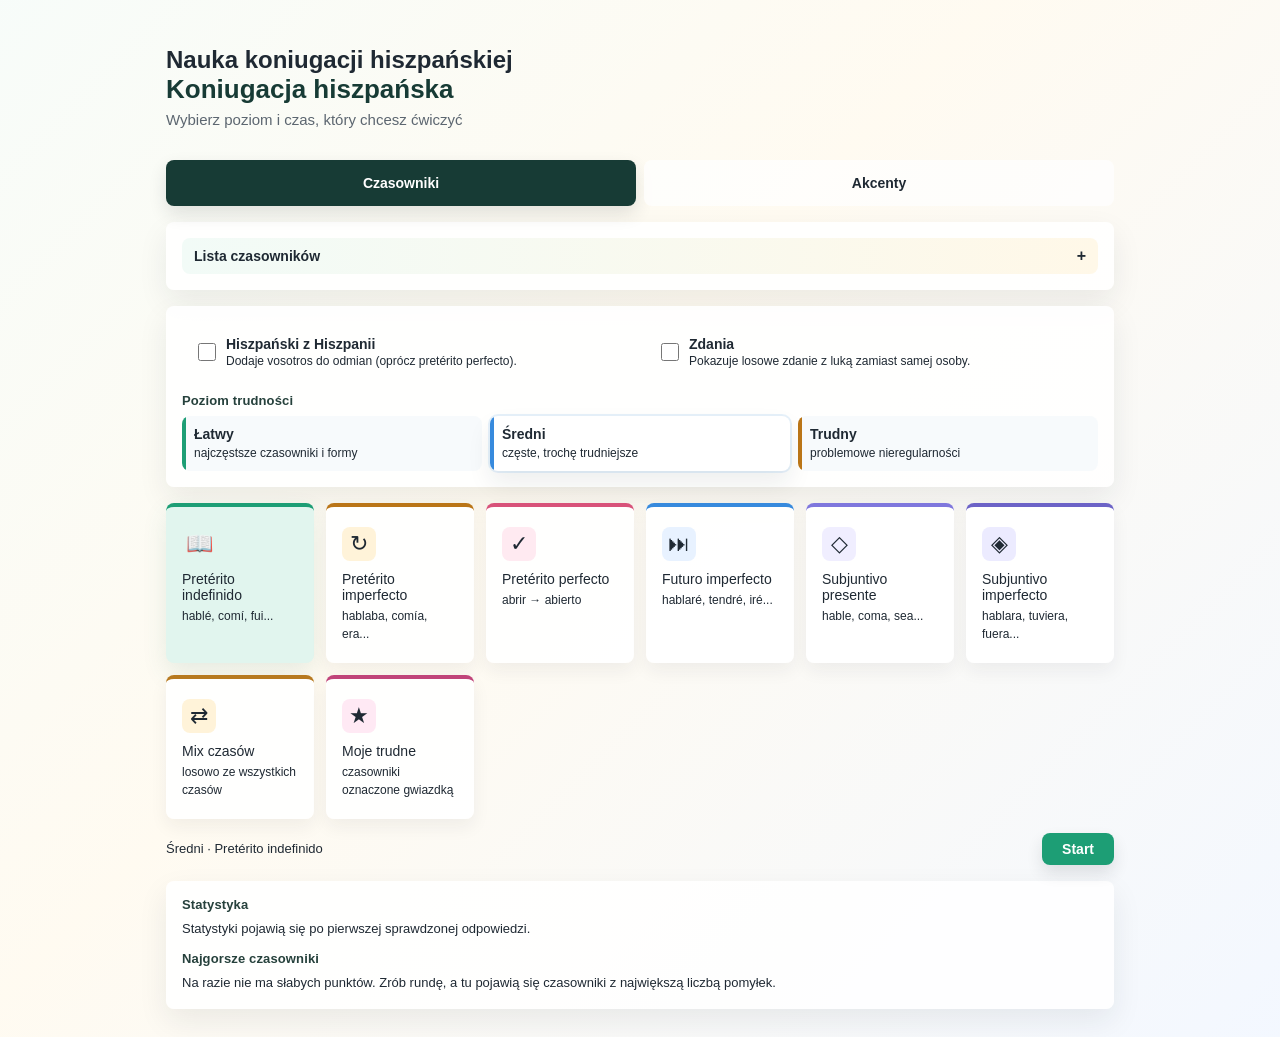
==== index.html @ a84e22bc "index.html" ====
﻿﻿<!doctype html>
<html lang="pl">
<head>
<meta charset="UTF-8">
<meta name="viewport" content="width=device-width, initial-scale=1.0">

<style>
* { box-sizing: border-box; margin: 0; padding: 0; }
body { font-family: Inter, "Segoe UI", "SF Pro Text", "Helvetica Neue", Arial, sans-serif; }
.page { display: none; padding: 1.5rem 0; }
.page.active { display: block; }

.home-title { font-size: 26px; font-weight: 500; color: var(--color-text-primary); margin-bottom: 6px; }
.home-sub { font-size: 15px; color: var(--color-text-secondary); margin-bottom: 2rem; }

.tense-grid { display: grid; grid-template-columns: repeat(auto-fit, minmax(140px, 1fr)); gap: 12px; }
.tense-card { background: var(--color-background-primary); border: 0.5px solid var(--color-border-tertiary); border-radius: var(--border-radius-lg); padding: 1.25rem 1rem; cursor: pointer; transition: border-color 0.15s, background 0.15s; text-align: left; }
.tense-card:hover { border-color: var(--color-border-primary); background: var(--color-background-secondary); }
.tense-card.active { border-color: #1D9E75; background: #E1F5EE; box-shadow: 0 10px 24px rgba(56, 120, 110, 0.12); }
.tense-select-wrap { display: none; margin: 12px 0 10px; }
.tense-select-label { display: block; margin-bottom: 6px; font-size: 13px; font-weight: 650; color: var(--color-text-primary); }
.tense-select { width: 100%; min-height: 46px; padding: 10px 12px; border: 0.5px solid var(--color-border-secondary); border-radius: 8px; background: #FFFFFF; color: var(--color-text-primary); font: inherit; font-size: 15px; }
.tense-icon { font-size: 22px; margin-bottom: 10px; }
.tense-label { font-size: 14px; font-weight: 500; color: var(--color-text-primary); margin-bottom: 4px; }
.tense-desc { font-size: 12px; color: var(--color-text-secondary); line-height: 1.5; }
.start-panel { margin-top: 14px; display: grid; grid-template-columns: 1fr auto; gap: 12px; align-items: center; }
.selection-note { color: var(--color-text-secondary); font-size: 13px; line-height: 1.45; }
.settings-row { display: grid; grid-template-columns: repeat(2, minmax(0, 1fr)); gap: 10px; margin-bottom: 12px; }
.region-toggle { display: flex; align-items: center; gap: 10px; padding: 0.85rem 1rem; border: 0.5px solid var(--color-border-tertiary); border-radius: var(--border-radius-lg); background: var(--color-background-primary); margin-bottom: 12px; cursor: pointer; }
.settings-row .region-toggle { margin-bottom: 0; }
.region-toggle input { width: 18px; height: 18px; accent-color: var(--color-accent-primary); }
.region-title { display: block; font-size: 14px; font-weight: 650; color: var(--color-text-primary); }
.region-meta { display: block; margin-top: 2px; font-size: 12px; color: var(--color-text-secondary); }
.sentence-card { margin: 0.85rem 0; padding: 0.95rem 1rem; border: 0.5px solid var(--color-border-tertiary); border-radius: var(--border-radius-md); background: #F7FBFF; color: var(--color-text-primary); font-size: 18px; line-height: 1.5; }
.sentence-card .blank { display: inline-block; min-width: 72px; border-bottom: 2px solid #7F8EA3; transform: translateY(-2px); }
.sentence-card small { display: block; margin-top: 6px; color: var(--color-text-secondary); font-size: 12px; line-height: 1.35; }

.back-btn { display: inline-flex; align-items: center; gap: 6px; font-size: 14px; color: var(--color-text-secondary); background: none; border: none; cursor: pointer; margin-bottom: 1.25rem; padding: 0; }
.back-btn:hover { color: var(--color-text-primary); }

.ex-header { margin-bottom: 1.25rem; }
.ex-title { font-size: 18px; font-weight: 500; color: var(--color-text-primary); margin-bottom: 2px; }
.ex-sub { font-size: 13px; color: var(--color-text-secondary); }

.progress-bar { height: 4px; background: var(--color-border-tertiary); border-radius: 2px; margin-bottom: 1.5rem; }
.progress-fill { height: 100%; border-radius: 2px; transition: width 0.3s; }
.pf-indefinido { background: #1D9E75; }
.pf-futuro { background: #378ADD; }
.pf-imperfecto { background: #BA7517; }
.pf-subjuntivo { background: #7F77DD; }
.pf-subjuntivo_imperfecto { background: #6C63C7; }
.pf-perfecto { background: #D8527A; }

.counter { font-size: 13px; color: var(--color-text-secondary); margin-bottom: 1rem; }
.card { background: var(--color-background-primary); border: 0.5px solid var(--color-border-tertiary); border-radius: var(--border-radius-lg); padding: 1.5rem; margin-bottom: 1rem; }
.verb-name { font-size: 24px; font-weight: 500; color: var(--color-text-primary); margin-bottom: 1.25rem; }
.pronoun-row { display: flex; align-items: center; gap: 12px; margin-bottom: 10px; }
.pronoun { font-size: 15px; color: var(--color-text-secondary); min-width: 100px; }
.inp { flex: 1; padding: 7px 12px; font-size: 15px; border: 0.5px solid var(--color-border-secondary); border-radius: var(--border-radius-md); background: var(--color-background-secondary); color: var(--color-text-primary); outline: none; transition: border-color 0.15s; }
.inp:focus { border-color: var(--focus-color, #1D9E75); box-shadow: 0 0 0 2px var(--focus-shadow, rgba(29,158,117,0.15)); }
.inp.correct { border-color: #1D9E75; background: #E1F5EE; color: #085041; }
.inp.wrong { border-color: #E24B4A; background: #FCEBEB; color: #501313; }
.inp.accent-warning { border-color: #D6A400; background: #FFF4BF; color: #5D4300; }
.hint.show-accent { color: #8A6500; font-weight: 500; }
.hint { font-size: 13px; min-width: 120px; color: var(--color-text-tertiary); }
.hint.show-correct { color: #0F6E56; font-weight: 500; }
.hint.show-wrong { color: #A32D2D; font-weight: 500; }
.actions { display: flex; gap: 10px; margin-top: 1.25rem; flex-wrap: wrap; }
.btn { padding: 8px 20px; border-radius: var(--border-radius-md); font-size: 14px; cursor: pointer; border: 0.5px solid var(--color-border-secondary); background: transparent; color: var(--color-text-primary); transition: background 0.15s; }
.btn:hover { background: var(--color-background-secondary); }
.btn-green { background: #1D9E75; color: #fff; border-color: #1D9E75; }
.btn-green:hover { background: #0F6E56; border-color: #0F6E56; }
.btn-blue { background: #378ADD; color: #fff; border-color: #378ADD; }
.btn-blue:hover { background: #185FA5; border-color: #185FA5; }
.btn-amber { background: #BA7517; color: #fff; border-color: #BA7517; }
.btn-amber:hover { background: #854F0B; border-color: #854F0B; }
.btn-purple { background: #7F77DD; color: #fff; border-color: #7F77DD; }
.btn-purple:hover { background: #534AB7; border-color: #534AB7; }
.translation-box { margin-top: 1rem; padding: 0.9rem 1rem; background: var(--color-background-secondary); border-radius: var(--border-radius-md); border: 0.5px solid var(--color-border-tertiary); font-size: 14px; color: var(--color-text-secondary); display: none; }
.translation-box strong { color: var(--color-text-primary); font-weight: 500; }
.example-line { margin-top: 0.6rem; padding-top: 0.6rem; border-top: 0.5px solid var(--color-border-tertiary); color: var(--color-text-primary); line-height: 1.45; }
.example-line span { color: var(--color-text-secondary); }
.verb-head { display: flex; align-items: flex-start; justify-content: space-between; gap: 12px; margin-bottom: 1.25rem; }
.verb-head .verb-name { margin-bottom: 0; }
.fav-btn { width: 36px; height: 36px; border-radius: 8px; border: 0.5px solid var(--color-border-secondary); background: var(--color-background-secondary); color: #9AA3AD; cursor: pointer; font-size: 20px; line-height: 1; }
.fav-btn.active { color: #B7791F; background: #FFF3D9; border-color: #E0B35B; }
.conj-table-wrap { margin-top: 0.75rem; display: none; }
.conj-table-wrap.open { display: block; }
.conj-table { width: 100%; border-collapse: collapse; overflow: hidden; border-radius: 8px; font-size: 13px; }
.conj-table th, .conj-table td { text-align: left; padding: 8px 10px; border-bottom: 0.5px solid var(--color-border-tertiary); }
.conj-table th { color: var(--color-text-secondary); font-weight: 600; background: rgba(255,255,255,0.55); }
.conj-table tr:last-child th, .conj-table tr:last-child td { border-bottom: none; }
.score-card { text-align: center; padding: 2.5rem 1.5rem; }
.score-num { font-size: 48px; font-weight: 500; }
.score-label { font-size: 16px; color: var(--color-text-secondary); margin: 0.5rem 0 1.5rem; }
.score-green { color: #1D9E75; }
.score-blue { color: #378ADD; }
.score-amber { color: #BA7517; }
.score-purple { color: #7F77DD; }
.score-indigo { color: #6C63C7; }
.score-pink { color: #D8527A; }

.mode-panel { background: var(--color-background-primary); border: 0.5px solid var(--color-border-tertiary); border-radius: var(--border-radius-lg); padding: 1rem; margin-bottom: 1rem; }
.panel-title { font-size: 13px; font-weight: 600; color: var(--color-text-primary); margin-bottom: 8px; }
.verb-list-toggle { width: 100%; display: flex; align-items: center; justify-content: space-between; gap: 10px; border: 0.5px solid var(--color-border-secondary); background: var(--color-background-secondary); color: var(--color-text-primary); border-radius: var(--border-radius-md); padding: 10px 12px; cursor: pointer; font-size: 14px; font-weight: 600; }
.verb-list-toggle:hover { border-color: var(--color-border-primary); }
.verb-list-toggle span:last-child { color: var(--color-text-secondary); font-size: 16px; line-height: 1; }
.verb-list-panel { display: none; margin-top: 10px; }
.verb-list-panel.open { display: block; }
.verb-list-level { margin-top: 10px; }
.verb-list-level:first-child { margin-top: 0; }
.verb-list-title { font-size: 12px; font-weight: 600; color: var(--color-text-secondary); margin-bottom: 6px; }
.verb-chip-list { display: flex; flex-wrap: wrap; gap: 6px; }
.verb-chip { padding: 5px 8px; border-radius: var(--border-radius-md); border: 0.5px solid var(--color-border-tertiary); background: var(--color-background-secondary); color: var(--color-text-primary); font-size: 13px; cursor: pointer; font-family: inherit; }
.verb-chip.suspended { background: #FCEBEB !important; border-color: #E24B4A !important; color: #B42318 !important; text-decoration: line-through; text-decoration-thickness: 2px; opacity: 0.9; }
.difficulty-options { display: grid; grid-template-columns: repeat(auto-fit, minmax(150px, 1fr)); gap: 8px; }
.difficulty-option { border: 0.5px solid var(--color-border-secondary); background: var(--color-background-secondary); color: var(--color-text-primary); border-radius: var(--border-radius-md); padding: 10px 12px; text-align: left; cursor: pointer; transition: border-color 0.15s, background 0.15s, box-shadow 0.15s; }
.difficulty-option:hover { border-color: var(--color-border-primary); }
.difficulty-option.active { border-color: #1D9E75; background: #E1F5EE; box-shadow: 0 0 0 2px rgba(29,158,117,0.12); }
.difficulty-name { display: block; font-size: 14px; font-weight: 600; margin-bottom: 3px; }
.difficulty-meta { display: block; font-size: 12px; color: var(--color-text-secondary); line-height: 1.35; }
.home-tabs { display: grid; grid-template-columns: 1fr 1fr; gap: 8px; margin-bottom: 1rem; }
.home-tab { min-height: 46px; border: 0.5px solid var(--color-border-secondary); background: rgba(255,255,255,0.72); color: var(--color-text-primary); border-radius: 8px; cursor: pointer; font-size: 14px; font-weight: 700; }
.home-tab.active { background: #173B35; color: #fff; border-color: #173B35; box-shadow: 0 8px 18px rgba(31,41,51,0.12); }
.home-section { display: none; }
.home-section.active { display: block; }
.accent-start-card { background: linear-gradient(90deg, #FFEAF1, #F2F7FF); border: 0.5px solid rgba(192,68,122,0.18); border-radius: 8px; padding: 1rem; margin-bottom: 1rem; }
.accent-start-card .btn { margin-top: 10px; }
.stats-panel { background: var(--color-background-primary); border: 0.5px solid var(--color-border-tertiary); border-radius: var(--border-radius-lg); padding: 1rem; margin-top: 1rem; }
.stats-grid { display: grid; grid-template-columns: repeat(auto-fit, minmax(110px, 1fr)); gap: 8px; margin-bottom: 1rem; }
.stat-box { background: var(--color-background-secondary); border: 0.5px solid var(--color-border-tertiary); border-radius: var(--border-radius-md); padding: 10px; }
.stat-num { display: block; font-size: 20px; font-weight: 600; color: var(--color-text-primary); }
.stat-label { display: block; margin-top: 2px; font-size: 12px; color: var(--color-text-secondary); }
.worst-list { display: grid; gap: 8px; }
.worst-item { display: grid; grid-template-columns: 1fr auto; align-items: center; gap: 10px; background: var(--color-background-secondary); border: 0.5px solid var(--color-border-tertiary); border-radius: var(--border-radius-md); padding: 9px 10px; }
.worst-name { font-size: 14px; font-weight: 500; color: var(--color-text-primary); }
.worst-meta { font-size: 12px; color: var(--color-text-secondary); margin-top: 2px; }
.muted-note { font-size: 13px; color: var(--color-text-secondary); line-height: 1.45; }
.session-note { font-size: 13px; color: var(--color-text-secondary); margin-top: -0.5rem; margin-bottom: 1rem; }
.verb-name small { display: block; margin-top: 4px; font-size: 13px; color: var(--color-text-secondary); font-weight: 400; }

body {
  --ui-ink: var(--color-text-primary, #1F2933);
  --ui-muted: var(--color-text-secondary, #667085);
  --ui-line: var(--color-border-tertiary, #D8E0E7);
  --ui-card: rgba(255,255,255,0.92);
  --ui-soft: rgba(247,250,252,0.92);
  min-height: 100vh;
  background:
    linear-gradient(135deg, rgba(247,252,249,0.95) 0%, rgba(255,250,239,0.88) 43%, rgba(242,247,255,0.9) 100%);
  color: var(--ui-ink);
}
.page { max-width: 980px; margin: 0 auto; padding: 1.75rem 1rem; }
.home-title { color: #173B35; font-weight: 700; letter-spacing: 0; }
.home-sub { color: #5C6670; }
.mode-panel, .stats-panel, .card {
  background: var(--ui-card);
  border-color: rgba(31,41,51,0.11);
  border-radius: 8px;
  box-shadow: 0 12px 30px rgba(31,41,51,0.08);
}
.panel-title { color: #26413C; letter-spacing: 0.01em; }
.verb-list-toggle, .difficulty-option, .stat-box, .worst-item, .translation-box {
  background: var(--ui-soft);
  border-color: rgba(31,41,51,0.12);
  border-radius: 8px;
}
.verb-list-toggle {
  background: linear-gradient(90deg, #F2FBF7, #FFF8E8);
}
.verb-list-toggle:hover, .difficulty-option:hover, .tense-card:hover {
  transform: translateY(-1px);
  box-shadow: 0 10px 22px rgba(31,41,51,0.09);
}
.verb-chip {
  border-radius: 999px;
  background: #F7FAFC;
  border-color: rgba(31,41,51,0.1);
}
.verb-list-level:nth-child(1) .verb-chip { background: #EAF8F1; color: #0B5F4A; }
.verb-list-level:nth-child(2) .verb-chip { background: #EEF4FF; color: #244B8F; }
.verb-list-level:nth-child(3) .verb-chip { background: #FFF3D9; color: #7A4A08; }
.difficulty-option { position: relative; overflow: hidden; }
.difficulty-option::before {
  content: "";
  position: absolute;
  inset: 0 auto 0 0;
  width: 4px;
  background: #1D9E75;
}
.difficulty-option:nth-child(2)::before { background: #378ADD; }
.difficulty-option:nth-child(3)::before { background: #BA7517; }
.difficulty-option.active {
  background: #FFFFFF;
  box-shadow: 0 0 0 2px rgba(29,158,117,0.12), 0 12px 24px rgba(31,41,51,0.08);
}
.difficulty-option:nth-child(2).active { border-color: #378ADD; box-shadow: 0 0 0 2px rgba(55,138,221,0.12), 0 12px 24px rgba(31,41,51,0.08); }
.difficulty-option:nth-child(3).active { border-color: #BA7517; box-shadow: 0 0 0 2px rgba(186,117,23,0.13), 0 12px 24px rgba(31,41,51,0.08); }
.tense-card {
  background: var(--ui-card);
  border-color: rgba(31,41,51,0.1);
  border-radius: 8px;
  box-shadow: 0 8px 18px rgba(31,41,51,0.06);
  transition: transform 0.15s, box-shadow 0.15s, border-color 0.15s, background 0.15s;
}
.tense-card:nth-child(1) { border-top: 4px solid #1D9E75; }
.tense-card:nth-child(2) { border-top: 4px solid #BA7517; }
.tense-card:nth-child(3) { border-top: 4px solid #D8527A; }
.tense-card:nth-child(4) { border-top: 4px solid #378ADD; }
.tense-card:nth-child(5) { border-top: 4px solid #7F77DD; }
.tense-card:nth-child(6) { border-top: 4px solid #6C63C7; }
.tense-card:nth-child(7) { border-top: 4px solid #B7791F; }
.tense-card:nth-child(8) { border-top: 4px solid #C0447A; }
.tense-icon {
  width: 34px;
  height: 34px;
  display: inline-flex;
  align-items: center;
  justify-content: center;
  border-radius: 8px;
  background: #F3F7FA;
}
.tense-card:nth-child(1) .tense-icon { background: #E1F5EE; }
.tense-card:nth-child(2) .tense-icon { background: #FFF3D9; }
.tense-card:nth-child(3) .tense-icon { background: #FFEAF1; }
.tense-card:nth-child(4) .tense-icon { background: #E8F2FF; }
.tense-card:nth-child(5) .tense-icon { background: #F0EEFF; }
.tense-card:nth-child(6) .tense-icon { background: #ECEBFF; }
.tense-card:nth-child(7) .tense-icon { background: #FFF3D9; }
.tense-card:nth-child(8) .tense-icon { background: #FFE9F4; }
.progress-bar { height: 7px; background: rgba(31,41,51,0.09); }
.inp { background: #FFFFFF; border-color: rgba(31,41,51,0.16); border-radius: 8px; }
.btn { border-radius: 8px; font-weight: 600; }
.btn-green, .btn-blue, .btn-amber, .btn-purple { box-shadow: 0 8px 16px rgba(31,41,51,0.12); }
.score-card { background: #FFFFFF; }
body.mobile-ui {
  background: linear-gradient(180deg, #F7FCF9 0%, #FFF8E8 54%, #F2F7FF 100%);
  -webkit-text-size-adjust: 100%;
}
body.mobile-ui .page {
  width: 100%;
  max-width: 520px;
  padding: 1rem 0.85rem 1.35rem;
}
body.mobile-ui .home-title {
  font-size: 24px;
  line-height: 1.15;
}
body.mobile-ui .home-sub {
  font-size: 14px;
  margin-bottom: 1rem;
}
body.mobile-ui .mode-panel,
body.mobile-ui .stats-panel,
body.mobile-ui .card {
  padding: 0.9rem;
  border-radius: 8px;
  box-shadow: 0 8px 18px rgba(31,41,51,0.07);
}
body.mobile-ui .tense-grid,
body.mobile-ui .home-tabs,
body.mobile-ui .settings-row,
body.mobile-ui .stats-grid {
  grid-template-columns: 1fr;
}
body.mobile-ui .tense-grid {
  grid-template-columns: repeat(2, minmax(0, 1fr));
  gap: 9px;
}
body.mobile-ui .difficulty-options {
  grid-template-columns: 1fr;
}
body.mobile-ui .start-panel {
  grid-template-columns: 1fr;
}
body.mobile-ui .tense-select-wrap {
  display: block;
}
body.mobile-ui .start-panel .btn {
  width: 100%;
}
body.mobile-ui .tense-card,
body.mobile-ui .difficulty-option,
body.mobile-ui .home-tab,
body.mobile-ui .verb-list-toggle {
  min-height: 58px;
  padding: 0.95rem;
}
body.mobile-ui .accent-start-card {
  padding: 0.95rem;
}
body.mobile-ui .accent-start-card .btn {
  width: 100%;
}
body.mobile-ui .tense-card {
  display: block;
  min-height: 104px;
  padding: 0.8rem;
}
body.mobile-ui .tense-icon {
  margin-bottom: 7px;
}
body.mobile-ui .tense-label {
  font-size: 14px;
  line-height: 1.2;
  margin-bottom: 2px;
}
body.mobile-ui .tense-desc {
  font-size: 11px;
  line-height: 1.25;
}
body.mobile-ui .verb-chip-list {
  gap: 7px;
}
body.mobile-ui .verb-chip {
  font-size: 14px;
  padding: 7px 10px;
}
body.mobile-ui .back-btn {
  min-height: 44px;
  margin-bottom: 0.75rem;
}
body.mobile-ui .ex-header {
  margin-bottom: 0.9rem;
}
body.mobile-ui .ex-title {
  font-size: 19px;
}
body.mobile-ui .progress-bar {
  margin-bottom: 1rem;
}
body.mobile-ui .counter {
  margin-bottom: 0.75rem;
}
body.mobile-ui .verb-head {
  align-items: center;
  margin-bottom: 1rem;
}
body.mobile-ui .verb-name {
  font-size: 28px;
  line-height: 1.12;
}
body.mobile-ui .verb-name small {
  font-size: 13px;
  line-height: 1.35;
}
body.mobile-ui .fav-btn {
  width: 46px;
  height: 46px;
  flex: 0 0 46px;
  font-size: 23px;
}
body.mobile-ui .session-note {
  font-size: 12px;
  margin-top: -0.3rem;
  margin-bottom: 0.85rem;
}
body.mobile-ui .pronoun-row {
  display: grid;
  grid-template-columns: 1fr;
  gap: 8px;
}
body.mobile-ui .pronoun {
  min-width: 0;
  font-size: 17px;
  font-weight: 700;
  color: var(--color-text-primary);
}
body.mobile-ui .inp {
  width: 100%;
  min-height: 48px;
  font-size: 17px;
  padding: 11px 12px;
}
body.mobile-ui .hint {
  min-width: 0;
  min-height: 20px;
  font-size: 14px;
}
body.mobile-ui .translation-box {
  font-size: 14px;
  line-height: 1.45;
}
body.mobile-ui .actions {
  position: sticky;
  bottom: 0;
  z-index: 5;
  display: grid;
  grid-template-columns: 1fr 1fr;
  gap: 8px;
  margin: 1rem -0.9rem -0.9rem;
  padding: 0.75rem 0.9rem;
  background: rgba(255,255,255,0.94);
  border-top: 0.5px solid rgba(31,41,51,0.1);
  backdrop-filter: blur(8px);
}
body.mobile-ui .btn {
  min-height: 46px;
  padding: 10px 12px;
  font-size: 15px;
}
body.mobile-ui .conj-table {
  font-size: 14px;
}
body.mobile-ui .conj-table th,
body.mobile-ui .conj-table td {
  padding: 9px 8px;
}
body.mobile-ui .worst-item {
  grid-template-columns: 1fr;
}
body.mobile-ui .score-card {
  padding: 2rem 1rem;
}
body.mobile-ui .score-num {
  font-size: 44px;
}

@media (max-width: 640px) {
  body {
    background: linear-gradient(180deg, #F7FCF9 0%, #FFF8E8 54%, #F2F7FF 100%);
    -webkit-text-size-adjust: 100%;
  }
  .page {
    width: 100%;
    padding: 1rem 0.85rem 1.35rem;
  }
  .home-title {
    font-size: 24px;
    line-height: 1.15;
  }
  .home-sub {
    font-size: 14px;
    margin-bottom: 1rem;
  }
  .mode-panel, .stats-panel, .card {
    padding: 0.9rem;
    border-radius: 8px;
    box-shadow: 0 8px 18px rgba(31,41,51,0.07);
  }
  .difficulty-options,
  .home-tabs,
  .settings-row,
  .stats-grid {
    grid-template-columns: 1fr;
  }
  .tense-grid {
    grid-template-columns: repeat(2, minmax(0, 1fr));
    gap: 9px;
  }
  .start-panel {
    grid-template-columns: 1fr;
  }
  .tense-select-wrap {
    display: block;
  }
  .start-panel .btn {
    width: 100%;
  }
  .tense-card,
  .difficulty-option,
  .verb-list-toggle {
    min-height: 58px;
    padding: 0.95rem;
  }
  .tense-card {
    display: block;
    min-height: 104px;
    padding: 0.8rem;
  }
  .tense-icon {
    margin-bottom: 7px;
  }
  .tense-label {
    font-size: 14px;
    line-height: 1.2;
    margin-bottom: 2px;
  }
  .tense-desc {
    font-size: 11px;
    line-height: 1.25;
  }
  .verb-chip-list {
    gap: 7px;
  }
  .verb-chip {
    font-size: 14px;
    padding: 7px 10px;
  }
  .back-btn {
    min-height: 44px;
    margin-bottom: 0.75rem;
  }
  .ex-header {
    margin-bottom: 0.9rem;
  }
  .ex-title {
    font-size: 19px;
  }
  .progress-bar {
    margin-bottom: 1rem;
  }
  .counter {
    margin-bottom: 0.75rem;
  }
  .verb-head {
    align-items: center;
    margin-bottom: 1rem;
  }
  .verb-name {
    font-size: 28px;
    line-height: 1.12;
  }
  .verb-name small {
    font-size: 13px;
    line-height: 1.35;
  }
  .fav-btn {
    width: 46px;
    height: 46px;
    flex: 0 0 46px;
    font-size: 23px;
  }
  .session-note {
    font-size: 12px;
    margin-top: -0.3rem;
    margin-bottom: 0.85rem;
  }
  .pronoun-row {
    display: grid;
    grid-template-columns: 1fr;
    gap: 8px;
  }
  .pronoun {
    min-width: 0;
    font-size: 17px;
    font-weight: 700;
    color: var(--color-text-primary);
  }
  .inp {
    width: 100%;
    min-height: 48px;
    font-size: 17px;
    padding: 11px 12px;
  }
  .hint {
    min-width: 0;
    min-height: 20px;
    font-size: 14px;
  }
  .translation-box {
    font-size: 14px;
    line-height: 1.45;
  }
  .actions {
    position: sticky;
    bottom: 0;
    z-index: 5;
    display: grid;
    grid-template-columns: 1fr 1fr;
    gap: 8px;
    margin: 1rem -0.9rem -0.9rem;
    padding: 0.75rem 0.9rem;
    background: rgba(255,255,255,0.94);
    border-top: 0.5px solid rgba(31,41,51,0.1);
    backdrop-filter: blur(8px);
  }
  .btn {
    min-height: 46px;
    padding: 10px 12px;
    font-size: 15px;
  }
  .accent-start-card .btn {
    width: 100%;
  }
  .conj-table {
    font-size: 14px;
  }
  .conj-table th,
  .conj-table td {
    padding: 9px 8px;
  }
  .worst-item {
    grid-template-columns: 1fr;
  }
  .score-card {
    padding: 2rem 1rem;
  }
  .score-num {
    font-size: 44px;
  }
}

@media (max-width: 380px) {
  .page {
    padding-left: 0.65rem;
    padding-right: 0.65rem;
  }
  .home-title {
    font-size: 22px;
  }
  .verb-name {
    font-size: 25px;
  }
  .actions {
    grid-template-columns: 1fr;
  }
  .btn {
    width: 100%;
  }
}
body.mobile-ui.narrow-ui .page {
  padding-left: 0.65rem;
  padding-right: 0.65rem;
}
body.mobile-ui.narrow-ui .home-title {
  font-size: 22px;
}
body.mobile-ui.narrow-ui .verb-name {
  font-size: 25px;
}
body.mobile-ui.narrow-ui .actions {
  grid-template-columns: 1fr;
}
body.mobile-ui.narrow-ui .btn {
  width: 100%;
}
</style>
</head>
<body>
<div id="page-home" class="page active">
  <h2 class="sr-only">Nauka koniugacji hiszpańskiej</h2>
  <p class="home-title">Koniugacja hiszpańska</p>
  <p class="home-sub">Wybierz poziom i czas, który chcesz ćwiczyć</p>

  <div class="home-tabs" role="tablist" aria-label="Tryb nauki">
    <button class="home-tab active" id="tab-verbs" onclick="showHomeTab('verbs')" type="button">Czasowniki</button>
    <button class="home-tab" id="tab-accents" onclick="showHomeTab('accents')" type="button">Akcenty</button>
  </div>

  <div class="home-section active" id="home-verbs">
  <section class="mode-panel" aria-labelledby="verb-list-title">
    <button type="button" class="verb-list-toggle" onclick="toggleVerbList()" aria-expanded="false" id="verb-list-toggle">
      <span id="verb-list-title">Lista czasowników</span>
      <span id="verb-list-arrow">+</span>
    </button>
    <div class="verb-list-panel" id="verb-list-panel"></div>
  </section>

  <section class="mode-panel" aria-labelledby="difficulty-title">
    <div class="settings-row">
      <label class="region-toggle">
        <input type="checkbox" id="spain-mode-toggle" onchange="setSpainMode(this.checked)">
        <span>
          <span class="region-title">Hiszpański z Hiszpanii</span>
          <span class="region-meta">Dodaje vosotros do odmian (oprócz pretérito perfecto).</span>
        </span>
      </label>
      <label class="region-toggle">
        <input type="checkbox" id="sentence-mode-toggle" onchange="setSentenceMode(this.checked)">
        <span>
          <span class="region-title">Zdania</span>
          <span class="region-meta">Pokazuje losowe zdanie z luką zamiast samej osoby.</span>
        </span>
      </label>
    </div>
    <div class="panel-title" id="difficulty-title">Poziom trudności</div>
    <div class="difficulty-options" id="difficulty-options"></div>
  </section>

  <div class="tense-select-wrap">
    <label class="tense-select-label" for="tense-select">Czas</label>
    <select class="tense-select" id="tense-select" onchange="selectPracticeMode(this.value)">
      <option value="indefinido">Pretérito indefinido</option>
      <option value="imperfecto">Pretérito imperfecto</option>
      <option value="perfecto">Pretérito perfecto</option>
      <option value="futuro">Futuro imperfecto</option>
      <option value="subjuntivo">Subjuntivo presente</option>
      <option value="subjuntivo_imperfecto">Subjuntivo imperfecto</option>
      <option value="mix">Mix czasów</option>
      <option value="favorites">Moje trudne</option>
    </select>
  </div>

  <div class="tense-grid">
    <div class="tense-card" data-mode="indefinido" onclick="selectPracticeMode('indefinido')">
      <div class="tense-icon">📖</div>
      <div class="tense-label">Pretérito indefinido</div>
      <div class="tense-desc">hablé, comí, fui...</div>
    </div>
    <div class="tense-card" data-mode="imperfecto" onclick="selectPracticeMode('imperfecto')">
      <div class="tense-icon">↻</div>
      <div class="tense-label">Pretérito imperfecto</div>
      <div class="tense-desc">hablaba, comía, era...</div>
    </div>
    <div class="tense-card" data-mode="perfecto" onclick="selectPracticeMode('perfecto')">
      <div class="tense-icon">✓</div>
      <div class="tense-label">Pretérito perfecto</div>
      <div class="tense-desc">abrir → abierto</div>
    </div>
    <div class="tense-card" data-mode="futuro" onclick="selectPracticeMode('futuro')">
      <div class="tense-icon">⏭</div>
      <div class="tense-label">Futuro imperfecto</div>
      <div class="tense-desc">hablaré, tendré, iré...</div>
    </div>
    <div class="tense-card" data-mode="subjuntivo" onclick="selectPracticeMode('subjuntivo')">
      <div class="tense-icon">◇</div>
      <div class="tense-label">Subjuntivo presente</div>
      <div class="tense-desc">hable, coma, sea...</div>
    </div>
    <div class="tense-card" data-mode="subjuntivo_imperfecto" onclick="selectPracticeMode('subjuntivo_imperfecto')">
      <div class="tense-icon">◈</div>
      <div class="tense-label">Subjuntivo imperfecto</div>
      <div class="tense-desc">hablara, tuviera, fuera...</div>
    </div>
    <div class="tense-card" data-mode="mix" onclick="selectPracticeMode('mix')">
      <div class="tense-icon">⇄</div>
      <div class="tense-label">Mix czasów</div>
      <div class="tense-desc">losowo ze wszystkich czasów</div>
    </div>
    <div class="tense-card" data-mode="favorites" onclick="selectPracticeMode('favorites')">
      <div class="tense-icon">★</div>
      <div class="tense-label">Moje trudne</div>
      <div class="tense-desc">czasowniki oznaczone gwiazdką</div>
    </div>
  </div>
  <div class="start-panel">
    <div class="selection-note" id="selection-note"></div>
    <button class="btn btn-green" type="button" onclick="startSelectedPractice()">Start</button>
  </div>

  <section class="stats-panel" aria-labelledby="stats-title">
    <div class="panel-title" id="stats-title">Statystyka</div>
    <div id="stats-summary"></div>
    <div class="panel-title" style="margin-top:12px;">Najgorsze czasowniki</div>
    <div id="worst-verbs"></div>
  </section>
  </div>

  <div class="home-section" id="home-accents">
  <section class="mode-panel" aria-labelledby="accent-list-title">
    <button type="button" class="verb-list-toggle" onclick="toggleAccentList()" aria-expanded="false" id="accent-list-toggle">
      <span id="accent-list-title">Lista słów z akcentami</span>
      <span id="accent-list-arrow">+</span>
    </button>
    <div class="verb-list-panel" id="accent-list-panel"></div>
  </section>

  <section class="mode-panel" aria-labelledby="accent-difficulty-title">
    <div class="panel-title" id="accent-difficulty-title">Poziom akcentów</div>
    <div class="difficulty-options" id="accent-difficulty-options"></div>
  </section>
  <div class="accent-start-card">
    <div class="tense-label">Akcenty</div>
    <div class="tense-desc">Dostajesz słowo bez akcentu i znaczenie po polsku, wpisujesz poprawną wersję po hiszpańsku.</div>
    <button class="btn btn-purple" onclick="startAccentQuiz()">Start: Akcenty</button>
  </div>
  <section class="stats-panel" aria-labelledby="accent-stats-title">
    <div class="panel-title" id="accent-stats-title">Akcenty: statystyka</div>
    <div id="accent-stats-summary"></div>
    <div class="panel-title" style="margin-top:12px;">Akcenty: najgorsze słowa</div>
    <div id="accent-worst-words"></div>
    <div class="panel-title" style="margin-top:12px;">Akcenty: trudne słowa</div>
    <div id="accent-hard-words"></div>
  </section>
  </div>
</div>

<div id="page-exercise" class="page">
  <button class="back-btn" onclick="goHome()"><i class="ti ti-arrow-left" aria-hidden="true"></i> Strona główna</button>
  <div class="ex-header">
    <div class="ex-title" id="ex-title"></div>
    <div class="ex-sub" id="ex-sub"></div>
  </div>
  <div class="progress-bar"><div class="progress-fill" id="progress"></div></div>
  <div class="counter" id="counter"></div>
  <div id="exercise-area"></div>
</div>

<script>
function applyDeviceLayout(){
  const looksMobile = /Android|iPhone|iPad|iPod|Mobile/i.test(navigator.userAgent) || (navigator.maxTouchPoints > 1 && Math.min(screen.width, screen.height) <= 820);
  document.body.classList.toggle("mobile-ui", looksMobile);
  document.body.classList.toggle("narrow-ui", looksMobile && Math.min(window.innerWidth, screen.width) <= 380);
}
applyDeviceLayout();
window.addEventListener("resize", applyDeviceLayout);

const pronouns = ["yo","tú","él/ella","nosotros","ellos/ellas"];
const spainPronouns = ["yo","tú","él/ella","nosotros","vosotros","ellos/ellas"];

const DATA = {
  indefinido: {
    label: "Pretérito indefinido",
    desc: "co zrobiłem / co się stało",
    color: "green",
    verbs: [
      {inf:"hablar",en:"mówić",c:{yo:"hablé",tú:"hablaste","él/ella":"habló",nosotros:"hablamos","ellos/ellas":"hablaron"}},
      {inf:"comer",en:"jeść",c:{yo:"comí",tú:"comiste","él/ella":"comió",nosotros:"comimos","ellos/ellas":"comieron"}},
      {inf:"vivir",en:"żyć / mieszkać",c:{yo:"viví",tú:"viviste","él/ella":"vivió",nosotros:"vivimos","ellos/ellas":"vivieron"}},
      {inf:"ser",en:"być",c:{yo:"fui",tú:"fuiste","él/ella":"fue",nosotros:"fuimos","ellos/ellas":"fueron"}},
      {inf:"ir",en:"iść / jechać",c:{yo:"fui",tú:"fuiste","él/ella":"fue",nosotros:"fuimos","ellos/ellas":"fueron"}},
      {inf:"tener",en:"mieć",c:{yo:"tuve",tú:"tuviste","él/ella":"tuvo",nosotros:"tuvimos","ellos/ellas":"tuvieron"}},
      {inf:"estar",en:"być (gdzieś/w stanie)",c:{yo:"estuve",tú:"estuviste","él/ella":"estuvo",nosotros:"estuvimos","ellos/ellas":"estuvieron"}},
      {inf:"hacer",en:"robić",c:{yo:"hice",tú:"hiciste","él/ella":"hizo",nosotros:"hicimos","ellos/ellas":"hicieron"}},
      {inf:"poder",en:"móc",c:{yo:"pude",tú:"pudiste","él/ella":"pudo",nosotros:"pudimos","ellos/ellas":"pudieron"}},
      {inf:"querer",en:"chcieć / kochać",c:{yo:"quise",tú:"quisiste","él/ella":"quiso",nosotros:"quisimos","ellos/ellas":"quisieron"}},
      {inf:"saber",en:"wiedzieć / umieć",c:{yo:"supe",tú:"supiste","él/ella":"supo",nosotros:"supimos","ellos/ellas":"supieron"}},
      {inf:"venir",en:"przychodzić",c:{yo:"vine",tú:"viniste","él/ella":"vino",nosotros:"vinimos","ellos/ellas":"vinieron"}},
      {inf:"decir",en:"mówić / powiedzieć",c:{yo:"dije",tú:"dijiste","él/ella":"dijo",nosotros:"dijimos","ellos/ellas":"dijeron"}},
      {inf:"dar",en:"dawać",c:{yo:"di",tú:"diste","él/ella":"dio",nosotros:"dimos","ellos/ellas":"dieron"}},
      {inf:"ver",en:"widzieć / oglądać",c:{yo:"vi",tú:"viste","él/ella":"vio",nosotros:"vimos","ellos/ellas":"vieron"}},
      {inf:"poner",en:"kłaść / stawiać",c:{yo:"puse",tú:"pusiste","él/ella":"puso",nosotros:"pusimos","ellos/ellas":"pusieron"}},
      {inf:"traer",en:"przynosić",c:{yo:"traje",tú:"trajiste","él/ella":"trajo",nosotros:"trajimos","ellos/ellas":"trajeron"}},
      {inf:"andar",en:"chodzić",c:{yo:"anduve",tú:"anduviste","él/ella":"anduvo",nosotros:"anduvimos","ellos/ellas":"anduvieron"}},
      {inf:"leer",en:"czytać",c:{yo:"leí",tú:"leíste","él/ella":"leyó",nosotros:"leímos","ellos/ellas":"leyeron"}},
      {inf:"escribir",en:"pisać",c:{yo:"escribí",tú:"escribiste","él/ella":"escribió",nosotros:"escribimos","ellos/ellas":"escribieron"}},
      {inf:"salir",en:"wychodzić",c:{yo:"salí",tú:"saliste","él/ella":"salió",nosotros:"salimos","ellos/ellas":"salieron"}},
      {inf:"llegar",en:"przyjeżdżać",c:{yo:"llegué",tú:"llegaste","él/ella":"llegó",nosotros:"llegamos","ellos/ellas":"llegaron"}},
      {inf:"dormir",en:"spać",c:{yo:"dormí",tú:"dormiste","él/ella":"durmió",nosotros:"dormimos","ellos/ellas":"durmieron"}},
      {inf:"pedir",en:"prosić / zamawiać",c:{yo:"pedí",tú:"pediste","él/ella":"pidió",nosotros:"pedimos","ellos/ellas":"pidieron"}},
      {inf:"sentir",en:"czuć",c:{yo:"sentí",tú:"sentiste","él/ella":"sintió",nosotros:"sentimos","ellos/ellas":"sintieron"}},
      {inf:"conducir",en:"prowadzić (auto)",c:{yo:"conduje",tú:"condujiste","él/ella":"condujo",nosotros:"condujimos","ellos/ellas":"condujeron"}},
      {inf:"caer",en:"upadać",c:{yo:"caí",tú:"caíste","él/ella":"cayó",nosotros:"caímos","ellos/ellas":"cayeron"}},
      {inf:"oír",en:"słyszeć",c:{yo:"oí",tú:"oíste","él/ella":"oyó",nosotros:"oímos","ellos/ellas":"oyeron"}},
      {inf:"construir",en:"budować",c:{yo:"construí",tú:"construiste","él/ella":"construyó",nosotros:"construimos","ellos/ellas":"construyeron"}},
      {inf:"reír",en:"śmiać się",c:{yo:"reí",tú:"reíste","él/ella":"rió",nosotros:"reímos","ellos/ellas":"rieron"}},
      {inf:"morir",en:"umierać",c:{yo:"morí",tú:"moriste","él/ella":"murió",nosotros:"morimos","ellos/ellas":"murieron"}},
      {inf:"seguir",en:"podążać",c:{yo:"seguí",tú:"seguiste","él/ella":"siguió",nosotros:"seguimos","ellos/ellas":"siguieron"}},
      {inf:"elegir",en:"wybierać",c:{yo:"elegí",tú:"elegiste","él/ella":"eligió",nosotros:"elegimos","ellos/ellas":"eligieron"}},
      {inf:"servir",en:"służyć / podawać",c:{yo:"serví",tú:"serviste","él/ella":"sirvió",nosotros:"servimos","ellos/ellas":"sirvieron"}},
      {inf:"volver",en:"wracać",c:{yo:"volví",tú:"volviste","él/ella":"volvió",nosotros:"volvimos","ellos/ellas":"volvieron"}},
      {inf:"empezar",en:"zaczynać",c:{yo:"empecé",tú:"empezaste","él/ella":"empezó",nosotros:"empezamos","ellos/ellas":"empezaron"}},
      {inf:"buscar",en:"szukać",c:{yo:"busqué",tú:"buscaste","él/ella":"buscó",nosotros:"buscamos","ellos/ellas":"buscaron"}},
      {inf:"pagar",en:"płacić",c:{yo:"pagué",tú:"pagaste","él/ella":"pagó",nosotros:"pagamos","ellos/ellas":"pagaron"}},
      {inf:"jugar",en:"grać",c:{yo:"jugué",tú:"jugaste","él/ella":"jugó",nosotros:"jugamos","ellos/ellas":"jugaron"}},
      {inf:"creer",en:"wierzyć / sądzić",c:{yo:"creí",tú:"creíste","él/ella":"creyó",nosotros:"creímos","ellos/ellas":"creyeron"}},
      {inf:"nacer",en:"urodzić się",c:{yo:"nací",tú:"naciste","él/ella":"nació",nosotros:"nacimos","ellos/ellas":"nacieron"}},
      {inf:"trabajar",en:"pracować",c:{yo:"trabajé",tú:"trabajaste","él/ella":"trabajó",nosotros:"trabajamos","ellos/ellas":"trabajaron"}},
      {inf:"estudiar",en:"uczyć się",c:{yo:"estudié",tú:"estudiaste","él/ella":"estudió",nosotros:"estudiamos","ellos/ellas":"estudiaron"}},
      {inf:"comprar",en:"kupować",c:{yo:"compré",tú:"compraste","él/ella":"compró",nosotros:"compramos","ellos/ellas":"compraron"}},
      {inf:"viajar",en:"podróżować",c:{yo:"viajé",tú:"viajaste","él/ella":"viajó",nosotros:"viajamos","ellos/ellas":"viajaron"}},
    ]
  },
  imperfecto: {
    label: "Pretérito imperfecto",
    desc: "co robiłem (w przeszłości, zwyczajowo)",
    color: "amber",
    verbs: [
      {inf:"hablar",en:"mówić",c:{yo:"hablaba",tú:"hablabas","él/ella":"hablaba",nosotros:"hablábamos","ellos/ellas":"hablaban"}},
      {inf:"comer",en:"jeść",c:{yo:"comía",tú:"comías","él/ella":"comía",nosotros:"comíamos","ellos/ellas":"comían"}},
      {inf:"vivir",en:"żyć / mieszkać",c:{yo:"vivía",tú:"vivías","él/ella":"vivía",nosotros:"vivíamos","ellos/ellas":"vivían"}},
      {inf:"ser",en:"być",c:{yo:"era",tú:"eras","él/ella":"era",nosotros:"éramos","ellos/ellas":"eran"}},
      {inf:"ir",en:"iść / jechać",c:{yo:"iba",tú:"ibas","él/ella":"iba",nosotros:"íbamos","ellos/ellas":"iban"}},
      {inf:"ver",en:"widzieć / oglądać",c:{yo:"veía",tú:"veías","él/ella":"veía",nosotros:"veíamos","ellos/ellas":"veían"}},
      {inf:"tener",en:"mieć",c:{yo:"tenía",tú:"tenías","él/ella":"tenía",nosotros:"teníamos","ellos/ellas":"tenían"}},
      {inf:"estar",en:"być (gdzieś/w stanie)",c:{yo:"estaba",tú:"estabas","él/ella":"estaba",nosotros:"estábamos","ellos/ellas":"estaban"}},
      {inf:"hacer",en:"robić",c:{yo:"hacía",tú:"hacías","él/ella":"hacía",nosotros:"hacíamos","ellos/ellas":"hacían"}},
      {inf:"poder",en:"móc",c:{yo:"podía",tú:"podías","él/ella":"podía",nosotros:"podíamos","ellos/ellas":"podían"}},
      {inf:"querer",en:"chcieć / kochać",c:{yo:"quería",tú:"querías","él/ella":"quería",nosotros:"queríamos","ellos/ellas":"querían"}},
      {inf:"saber",en:"wiedzieć / umieć",c:{yo:"sabía",tú:"sabías","él/ella":"sabía",nosotros:"sabíamos","ellos/ellas":"sabían"}},
      {inf:"venir",en:"przychodzić",c:{yo:"venía",tú:"venías","él/ella":"venía",nosotros:"veníamos","ellos/ellas":"venían"}},
      {inf:"decir",en:"mówić / powiedzieć",c:{yo:"decía",tú:"decías","él/ella":"decía",nosotros:"decíamos","ellos/ellas":"decían"}},
      {inf:"poner",en:"kłaść / stawiać",c:{yo:"ponía",tú:"ponías","él/ella":"ponía",nosotros:"poníamos","ellos/ellas":"ponían"}},
      {inf:"salir",en:"wychodzić",c:{yo:"salía",tú:"salías","él/ella":"salía",nosotros:"salíamos","ellos/ellas":"salían"}},
      {inf:"trabajar",en:"pracować",c:{yo:"trabajaba",tú:"trabajabas","él/ella":"trabajaba",nosotros:"trabajábamos","ellos/ellas":"trabajaban"}},
      {inf:"estudiar",en:"uczyć się",c:{yo:"estudiaba",tú:"estudiabas","él/ella":"estudiaba",nosotros:"estudiábamos","ellos/ellas":"estudiaban"}},
      {inf:"comprar",en:"kupować",c:{yo:"compraba",tú:"comprabas","él/ella":"compraba",nosotros:"comprábamos","ellos/ellas":"compraban"}},
      {inf:"viajar",en:"podróżować",c:{yo:"viajaba",tú:"viajabas","él/ella":"viajaba",nosotros:"viajábamos","ellos/ellas":"viajaban"}},
      {inf:"dormir",en:"spać",c:{yo:"dormía",tú:"dormías","él/ella":"dormía",nosotros:"dormíamos","ellos/ellas":"dormían"}},
      {inf:"leer",en:"czytać",c:{yo:"leía",tú:"leías","él/ella":"leía",nosotros:"leíamos","ellos/ellas":"leían"}},
      {inf:"escribir",en:"pisać",c:{yo:"escribía",tú:"escribías","él/ella":"escribía",nosotros:"escribíamos","ellos/ellas":"escribían"}},
      {inf:"jugar",en:"grać",c:{yo:"jugaba",tú:"jugabas","él/ella":"jugaba",nosotros:"jugábamos","ellos/ellas":"jugaban"}},
      {inf:"beber",en:"pić",c:{yo:"bebía",tú:"bebías","él/ella":"bebía",nosotros:"bebíamos","ellos/ellas":"bebían"}},
    {inf:"traer",en:"przynosić",c:{yo:"traía",tú:"traías","él/ella":"traía",nosotros:"traíamos","ellos/ellas":"traían"}},
    {inf:"pedir",en:"prosić / zamawiać",c:{yo:"pedía",tú:"pedías","él/ella":"pedía",nosotros:"pedíamos","ellos/ellas":"pedían"}},
    {inf:"nacer",en:"urodzić się",c:{yo:"nacía",tú:"nacías","él/ella":"nacía",nosotros:"nacíamos","ellos/ellas":"nacían"}},
    {inf:"reír",en:"śmiać się",c:{yo:"reía",tú:"reías","él/ella":"reía",nosotros:"reíamos","ellos/ellas":"reían"}},
      {inf:"vivir",en:"żyć / mieszkać",c:{yo:"vivía",tú:"vivías","él/ella":"vivía",nosotros:"vivíamos","ellos/ellas":"vivían"}},
      {inf:"conocer",en:"znać / poznać",c:{yo:"conocía",tú:"conocías","él/ella":"conocía",nosotros:"conocíamos","ellos/ellas":"conocían"}},
      {inf:"creer",en:"wierzyć",c:{yo:"creía",tú:"creías","él/ella":"creía",nosotros:"creíamos","ellos/ellas":"creían"}},
      {inf:"llevar",en:"nosić / zabrać",c:{yo:"llevaba",tú:"llevabas","él/ella":"llevaba",nosotros:"llevábamos","ellos/ellas":"llevaban"}},
      {inf:"llamar",en:"dzwonić / nazywać",c:{yo:"llamaba",tú:"llamabas","él/ella":"llamaba",nosotros:"llamábamos","ellos/ellas":"llamaban"}},
      {inf:"pasar",en:"mijać / spędzać",c:{yo:"pasaba",tú:"pasabas","él/ella":"pasaba",nosotros:"pasábamos","ellos/ellas":"pasaban"}},
      {inf:"dar",en:"dawać",c:{yo:"daba",tú:"dabas","él/ella":"daba",nosotros:"dábamos","ellos/ellas":"daban"}},
      {inf:"pensar",en:"myśleć",c:{yo:"pensaba",tú:"pensabas","él/ella":"pensaba",nosotros:"pensábamos","ellos/ellas":"pensaban"}},
      {inf:"sentir",en:"czuć",c:{yo:"sentía",tú:"sentías","él/ella":"sentía",nosotros:"sentíamos","ellos/ellas":"sentían"}},
      {inf:"seguir",en:"podążać",c:{yo:"seguía",tú:"seguías","él/ella":"seguía",nosotros:"seguíamos","ellos/ellas":"seguían"}},
    ]
  },
  futuro: {
    label: "Futuro imperfecto",
    desc: "co zrobię / co się stanie",
    color: "blue",
    verbs: [
      {inf:"hablar",en:"mówić",c:{yo:"hablaré",tú:"hablarás","él/ella":"hablará",nosotros:"hablaremos","ellos/ellas":"hablarán"}},
      {inf:"comer",en:"jeść",c:{yo:"comeré",tú:"comerás","él/ella":"comerá",nosotros:"comeremos","ellos/ellas":"comerán"}},
      {inf:"vivir",en:"żyć / mieszkać",c:{yo:"viviré",tú:"vivirás","él/ella":"vivirá",nosotros:"viviremos","ellos/ellas":"vivirán"}},
      {inf:"tener",en:"mieć",c:{yo:"tendré",tú:"tendrás","él/ella":"tendrá",nosotros:"tendremos","ellos/ellas":"tendrán"}},
      {inf:"ser",en:"być",c:{yo:"seré",tú:"serás","él/ella":"será",nosotros:"seremos","ellos/ellas":"serán"}},
      {inf:"ir",en:"iść / jechać",c:{yo:"iré",tú:"irás","él/ella":"irá",nosotros:"iremos","ellos/ellas":"irán"}},
      {inf:"hacer",en:"robić",c:{yo:"haré",tú:"harás","él/ella":"hará",nosotros:"haremos","ellos/ellas":"harán"}},
      {inf:"poder",en:"móc",c:{yo:"podré",tú:"podrás","él/ella":"podrá",nosotros:"podremos","ellos/ellas":"podrán"}},
      {inf:"querer",en:"chcieć / kochać",c:{yo:"querré",tú:"querrás","él/ella":"querrá",nosotros:"querremos","ellos/ellas":"querrán"}},
      {inf:"saber",en:"wiedzieć / umieć",c:{yo:"sabré",tú:"sabrás","él/ella":"sabrá",nosotros:"sabremos","ellos/ellas":"sabrán"}},
      {inf:"venir",en:"przychodzić",c:{yo:"vendré",tú:"vendrás","él/ella":"vendrá",nosotros:"vendremos","ellos/ellas":"vendrán"}},
      {inf:"decir",en:"mówić / powiedzieć",c:{yo:"diré",tú:"dirás","él/ella":"dirá",nosotros:"diremos","ellos/ellas":"dirán"}},
      {inf:"poner",en:"kłaść / stawiać",c:{yo:"pondré",tú:"pondrás","él/ella":"pondrá",nosotros:"pondremos","ellos/ellas":"pondrán"}},
      {inf:"salir",en:"wychodzić",c:{yo:"saldré",tú:"saldrás","él/ella":"saldrá",nosotros:"saldremos","ellos/ellas":"saldrán"}},
      {inf:"valer",en:"być wartym",c:{yo:"valdré",tú:"valdrás","él/ella":"valdrá",nosotros:"valdremos","ellos/ellas":"valdrán"}},
      {inf:"caber",en:"mieścić się",c:{yo:"cabré",tú:"cabrás","él/ella":"cabrá",nosotros:"cabremos","ellos/ellas":"cabrán"}},
      {inf:"haber",en:"być (aux.)",c:{yo:"habré",tú:"habrás","él/ella":"habrá",nosotros:"habremos","ellos/ellas":"habrán"}},
      {inf:"estar",en:"być (gdzieś/w stanie)",c:{yo:"estaré",tú:"estarás","él/ella":"estará",nosotros:"estaremos","ellos/ellas":"estarán"}},
      {inf:"trabajar",en:"pracować",c:{yo:"trabajaré",tú:"trabajarás","él/ella":"trabajará",nosotros:"trabajaremos","ellos/ellas":"trabajarán"}},
      {inf:"estudiar",en:"uczyć się",c:{yo:"estudiaré",tú:"estudiarás","él/ella":"estudiará",nosotros:"estudiaremos","ellos/ellas":"estudiarán"}},
      {inf:"comprar",en:"kupować",c:{yo:"compraré",tú:"comprarás","él/ella":"comprará",nosotros:"compraremos","ellos/ellas":"comprarán"}},
      {inf:"viajar",en:"podróżować",c:{yo:"viajaré",tú:"viajarás","él/ella":"viajará",nosotros:"viajaremos","ellos/ellas":"viajarán"}},
      {inf:"dormir",en:"spać",c:{yo:"dormiré",tú:"dormirás","él/ella":"dormirá",nosotros:"dormiremos","ellos/ellas":"dormirán"}},
      {inf:"escribir",en:"pisać",c:{yo:"escribiré",tú:"escribirás","él/ella":"escribirá",nosotros:"escribiremos","ellos/ellas":"escribirán"}},
      {inf:"leer",en:"czytać",c:{yo:"leeré",tú:"leerás","él/ella":"leerá",nosotros:"leeremos","ellos/ellas":"leerán"}},
      {inf:"abrir",en:"otwierać",c:{yo:"abriré",tú:"abrirás","él/ella":"abrirá",nosotros:"abriremos","ellos/ellas":"abrirán"}},
      {inf:"seguir",en:"podążać",c:{yo:"seguiré",tú:"seguirás","él/ella":"seguirá",nosotros:"seguiremos","ellos/ellas":"seguirán"}},
      {inf:"ver",en:"widzieć / oglądać",c:{yo:"veré",tú:"verás","él/ella":"verá",nosotros:"veremos","ellos/ellas":"verán"}},
      {inf:"dar",en:"dawać",c:{yo:"daré",tú:"darás","él/ella":"dará",nosotros:"daremos","ellos/ellas":"darán"}},
      {inf:"llegar",en:"przyjeżdżać",c:{yo:"llegaré",tú:"llegarás","él/ella":"llegará",nosotros:"llegaremos","ellos/ellas":"llegarán"}},
    ]
  },
  subjuntivo: {
    label: "Subjuntivo presente",
    desc: "życzenia, wątpliwości, emocje",
    color: "purple",
    verbs: [
      {inf:"hablar",en:"mówić",c:{yo:"hable",tú:"hables","él/ella":"hable",nosotros:"hablemos","ellos/ellas":"hablen"}},
      {inf:"comer",en:"jeść",c:{yo:"coma",tú:"comas","él/ella":"coma",nosotros:"comamos","ellos/ellas":"coman"}},
      {inf:"vivir",en:"żyć / mieszkać",c:{yo:"viva",tú:"vivas","él/ella":"viva",nosotros:"vivamos","ellos/ellas":"vivan"}},
      {inf:"ser",en:"być",c:{yo:"sea",tú:"seas","él/ella":"sea",nosotros:"seamos","ellos/ellas":"sean"}},
      {inf:"estar",en:"być (gdzieś/w stanie)",c:{yo:"esté",tú:"estés","él/ella":"esté",nosotros:"estemos","ellos/ellas":"estén"}},
      {inf:"ir",en:"iść / jechać",c:{yo:"vaya",tú:"vayas","él/ella":"vaya",nosotros:"vayamos","ellos/ellas":"vayan"}},
      {inf:"tener",en:"mieć",c:{yo:"tenga",tú:"tengas","él/ella":"tenga",nosotros:"tengamos","ellos/ellas":"tengan"}},
      {inf:"hacer",en:"robić",c:{yo:"haga",tú:"hagas","él/ella":"haga",nosotros:"hagamos","ellos/ellas":"hagan"}},
      {inf:"poder",en:"móc",c:{yo:"pueda",tú:"puedas","él/ella":"pueda",nosotros:"podamos","ellos/ellas":"puedan"}},
      {inf:"querer",en:"chcieć / kochać",c:{yo:"quiera",tú:"quieras","él/ella":"quiera",nosotros:"queramos","ellos/ellas":"quieran"}},
      {inf:"saber",en:"wiedzieć / umieć",c:{yo:"sepa",tú:"sepas","él/ella":"sepa",nosotros:"sepamos","ellos/ellas":"sepan"}},
      {inf:"venir",en:"przychodzić",c:{yo:"venga",tú:"vengas","él/ella":"venga",nosotros:"vengamos","ellos/ellas":"vengan"}},
      {inf:"decir",en:"mówić / powiedzieć",c:{yo:"diga",tú:"digas","él/ella":"diga",nosotros:"digamos","ellos/ellas":"digan"}},
      {inf:"dar",en:"dawać",c:{yo:"dé",tú:"des","él/ella":"dé",nosotros:"demos","ellos/ellas":"den"}},
      {inf:"ver",en:"widzieć / oglądać",c:{yo:"vea",tú:"veas","él/ella":"vea",nosotros:"veamos","ellos/ellas":"vean"}},
      {inf:"poner",en:"kłaść / stawiać",c:{yo:"ponga",tú:"pongas","él/ella":"ponga",nosotros:"pongamos","ellos/ellas":"pongan"}},
      {inf:"salir",en:"wychodzić",c:{yo:"salga",tú:"salgas","él/ella":"salga",nosotros:"salgamos","ellos/ellas":"salgan"}},
      {inf:"traer",en:"przynosić",c:{yo:"traiga",tú:"traigas","él/ella":"traiga",nosotros:"traigamos","ellos/ellas":"traigan"}},
      {inf:"conocer",en:"znać / poznać",c:{yo:"conozca",tú:"conozcas","él/ella":"conozca",nosotros:"conozcamos","ellos/ellas":"conozcan"}},
      {inf:"conducir",en:"prowadzić (auto)",c:{yo:"conduzca",tú:"conduzcas","él/ella":"conduzca",nosotros:"conduzcamos","ellos/ellas":"conduzcan"}},
      {inf:"dormir",en:"spać",c:{yo:"duerma",tú:"duermas","él/ella":"duerma",nosotros:"durmamos","ellos/ellas":"duerman"}},
      {inf:"pedir",en:"prosić / zamawiać",c:{yo:"pida",tú:"pidas","él/ella":"pida",nosotros:"pidamos","ellos/ellas":"pidan"}},
      {inf:"sentir",en:"czuć",c:{yo:"sienta",tú:"sientas","él/ella":"sienta",nosotros:"sintamos","ellos/ellas":"sientan"}},
      {inf:"seguir",en:"podążać",c:{yo:"siga",tú:"sigas","él/ella":"siga",nosotros:"sigamos","ellos/ellas":"sigan"}},
      {inf:"elegir",en:"wybierać",c:{yo:"elija",tú:"elijas","él/ella":"elija",nosotros:"elijamos","ellos/ellas":"elijan"}},
      {inf:"volver",en:"wracać",c:{yo:"vuelva",tú:"vuelvas","él/ella":"vuelva",nosotros:"volvamos","ellos/ellas":"vuelvan"}},
      {inf:"poder",en:"móc",c:{yo:"pueda",tú:"puedas","él/ella":"pueda",nosotros:"podamos","ellos/ellas":"puedan"}},
      {inf:"hablar",en:"mówić",c:{yo:"hable",tú:"hables","él/ella":"hable",nosotros:"hablemos","ellos/ellas":"hablen"}},
      {inf:"trabajar",en:"pracować",c:{yo:"trabaje",tú:"trabajes","él/ella":"trabaje",nosotros:"trabajemos","ellos/ellas":"trabajen"}},
      {inf:"escribir",en:"pisać",c:{yo:"escriba",tú:"escribas","él/ella":"escriba",nosotros:"escribamos","ellos/ellas":"escriban"}},
      {inf:"leer",en:"czytać",c:{yo:"lea",tú:"leas","él/ella":"lea",nosotros:"leamos","ellos/ellas":"lean"}},
      {inf:"abrir",en:"otwierać",c:{yo:"abra",tú:"abras","él/ella":"abra",nosotros:"abramos","ellos/ellas":"abran"}},
      {inf:"buscar",en:"szukać",c:{yo:"busque",tú:"busques","él/ella":"busque",nosotros:"busquemos","ellos/ellas":"busquen"}},
      {inf:"llegar",en:"przyjeżdżać",c:{yo:"llegue",tú:"llegues","él/ella":"llegue",nosotros:"lleguemos","ellos/ellas":"lleguen"}},
      {inf:"pagar",en:"płacić",c:{yo:"pague",tú:"pagues","él/ella":"pague",nosotros:"paguemos","ellos/ellas":"paguen"}},
      {inf:"empezar",en:"zaczynać",c:{yo:"empiece",tú:"empieces","él/ella":"empiece",nosotros:"empecemos","ellos/ellas":"empiecen"}},
      {inf:"jugar",en:"grać",c:{yo:"juegue",tú:"juegues","él/ella":"juegue",nosotros:"juguemos","ellos/ellas":"jueguen"}},
      {inf:"haber",en:"być (aux.)",c:{yo:"haya",tú:"hayas","él/ella":"haya",nosotros:"hayamos","ellos/ellas":"hayan"}},
    ]
  }
};

const SUPPLEMENTAL_VERBS = {
  indefinido: [
    {inf:"haber",en:"być (aux.)",c:{yo:"hube",tú:"hubiste","él/ella":"hubo",nosotros:"hubimos","ellos/ellas":"hubieron"}},
    {inf:"valer",en:"być wartym",c:{yo:"valí",tú:"valiste","él/ella":"valió",nosotros:"valimos","ellos/ellas":"valieron"}},
    {inf:"caber",en:"mieścić się",c:{yo:"cupe",tú:"cupiste","él/ella":"cupo",nosotros:"cupimos","ellos/ellas":"cupieron"}},
    {inf:"conocer",en:"znać / poznać",c:{yo:"conocí",tú:"conociste","él/ella":"conoció",nosotros:"conocimos","ellos/ellas":"conocieron"}},
    {inf:"abrir",en:"otwierać",c:{yo:"abrí",tú:"abriste","él/ella":"abrió",nosotros:"abrimos","ellos/ellas":"abrieron"}},
    {inf:"beber",en:"pić",c:{yo:"bebí",tú:"bebiste","él/ella":"bebió",nosotros:"bebimos","ellos/ellas":"bebieron"}},
    {inf:"pensar",en:"myśleć",c:{yo:"pensé",tú:"pensaste","él/ella":"pensó",nosotros:"pensamos","ellos/ellas":"pensaron"}},
    {inf:"perder",en:"tracić / gubić",c:{yo:"perdí",tú:"perdiste","él/ella":"perdió",nosotros:"perdimos","ellos/ellas":"perdieron"}},
    {inf:"entender",en:"rozumieć",c:{yo:"entendí",tú:"entendiste","él/ella":"entendió",nosotros:"entendimos","ellos/ellas":"entendieron"}},
    {inf:"encontrar",en:"znajdować",c:{yo:"encontré",tú:"encontraste","él/ella":"encontró",nosotros:"encontramos","ellos/ellas":"encontraron"}},
    {inf:"preferir",en:"woleć",c:{yo:"preferí",tú:"preferiste","él/ella":"prefirió",nosotros:"preferimos","ellos/ellas":"prefirieron"}},
    {inf:"conseguir",en:"osiągać / zdobywać",c:{yo:"conseguí",tú:"conseguiste","él/ella":"consiguió",nosotros:"conseguimos","ellos/ellas":"consiguieron"}},
    {inf:"mantener",en:"utrzymywać",c:{yo:"mantuve",tú:"mantuviste","él/ella":"mantuvo",nosotros:"mantuvimos","ellos/ellas":"mantuvieron"}},
    {inf:"traducir",en:"tłumaczyć",c:{yo:"traduje",tú:"tradujiste","él/ella":"tradujo",nosotros:"tradujimos","ellos/ellas":"tradujeron"}},
    {inf:"producir",en:"produkować",c:{yo:"produje",tú:"produjiste","él/ella":"produjo",nosotros:"produjimos","ellos/ellas":"produjeron"}},
    {inf:"ofrecer",en:"oferować",c:{yo:"ofrecí",tú:"ofreciste","él/ella":"ofreció",nosotros:"ofrecimos","ellos/ellas":"ofrecieron"}},
    {inf:"aparecer",en:"pojawiać się",c:{yo:"aparecí",tú:"apareciste","él/ella":"apareció",nosotros:"aparecimos","ellos/ellas":"aparecieron"}},
    {inf:"reconocer",en:"rozpoznawać / przyznawać",c:{yo:"reconocí",tú:"reconociste","él/ella":"reconoció",nosotros:"reconocimos","ellos/ellas":"reconocieron"}}
  ],
  imperfecto: [
    {inf:"haber",en:"być (aux.)",c:{yo:"había",tú:"habías","él/ella":"había",nosotros:"habíamos","ellos/ellas":"habían"}},
    {inf:"valer",en:"być wartym",c:{yo:"valía",tú:"valías","él/ella":"valía",nosotros:"valíamos","ellos/ellas":"valían"}},
    {inf:"caber",en:"mieścić się",c:{yo:"cabía",tú:"cabías","él/ella":"cabía",nosotros:"cabíamos","ellos/ellas":"cabían"}},
    {inf:"abrir",en:"otwierać",c:{yo:"abría",tú:"abrías","él/ella":"abría",nosotros:"abríamos","ellos/ellas":"abrían"}},
    {inf:"buscar",en:"szukać",c:{yo:"buscaba",tú:"buscabas","él/ella":"buscaba",nosotros:"buscábamos","ellos/ellas":"buscaban"}},
    {inf:"llegar",en:"przyjeżdżać",c:{yo:"llegaba",tú:"llegabas","él/ella":"llegaba",nosotros:"llegábamos","ellos/ellas":"llegaban"}},
    {inf:"pagar",en:"płacić",c:{yo:"pagaba",tú:"pagabas","él/ella":"pagaba",nosotros:"pagábamos","ellos/ellas":"pagaban"}},
    {inf:"perder",en:"tracić / gubić",c:{yo:"perdía",tú:"perdías","él/ella":"perdía",nosotros:"perdíamos","ellos/ellas":"perdían"}},
    {inf:"entender",en:"rozumieć",c:{yo:"entendía",tú:"entendías","él/ella":"entendía",nosotros:"entendíamos","ellos/ellas":"entendían"}},
    {inf:"encontrar",en:"znajdować",c:{yo:"encontraba",tú:"encontrabas","él/ella":"encontraba",nosotros:"encontrábamos","ellos/ellas":"encontraban"}},
    {inf:"preferir",en:"woleć",c:{yo:"prefería",tú:"preferías","él/ella":"prefería",nosotros:"preferíamos","ellos/ellas":"preferían"}},
    {inf:"elegir",en:"wybierać",c:{yo:"elegía",tú:"elegías","él/ella":"elegía",nosotros:"elegíamos","ellos/ellas":"elegían"}},
    {inf:"servir",en:"służyć / podawać",c:{yo:"servía",tú:"servías","él/ella":"servía",nosotros:"servíamos","ellos/ellas":"servían"}},
    {inf:"volver",en:"wracać",c:{yo:"volvía",tú:"volvías","él/ella":"volvía",nosotros:"volvíamos","ellos/ellas":"volvían"}},
    {inf:"empezar",en:"zaczynać",c:{yo:"empezaba",tú:"empezabas","él/ella":"empezaba",nosotros:"empezábamos","ellos/ellas":"empezaban"}},
    {inf:"conseguir",en:"osiągać / zdobywać",c:{yo:"conseguía",tú:"conseguías","él/ella":"conseguía",nosotros:"conseguíamos","ellos/ellas":"conseguían"}},
    {inf:"mantener",en:"utrzymywać",c:{yo:"mantenía",tú:"mantenías","él/ella":"mantenía",nosotros:"manteníamos","ellos/ellas":"mantenían"}},
    {inf:"traducir",en:"tłumaczyć",c:{yo:"traducía",tú:"traducías","él/ella":"traducía",nosotros:"traducíamos","ellos/ellas":"traducían"}},
    {inf:"producir",en:"produkować",c:{yo:"producía",tú:"producías","él/ella":"producía",nosotros:"producíamos","ellos/ellas":"producían"}},
    {inf:"ofrecer",en:"oferować",c:{yo:"ofrecía",tú:"ofrecías","él/ella":"ofrecía",nosotros:"ofrecíamos","ellos/ellas":"ofrecían"}},
    {inf:"aparecer",en:"pojawiać się",c:{yo:"aparecía",tú:"aparecías","él/ella":"aparecía",nosotros:"aparecíamos","ellos/ellas":"aparecían"}},
    {inf:"reconocer",en:"rozpoznawać / przyznawać",c:{yo:"reconocía",tú:"reconocías","él/ella":"reconocía",nosotros:"reconocíamos","ellos/ellas":"reconocían"}}
  ],
  futuro: [
    {inf:"pensar",en:"myśleć",c:{yo:"pensaré",tú:"pensarás","él/ella":"pensará",nosotros:"pensaremos","ellos/ellas":"pensarán"}},
    {inf:"sentir",en:"czuć",c:{yo:"sentiré",tú:"sentirás","él/ella":"sentirá",nosotros:"sentiremos","ellos/ellas":"sentirán"}},
    {inf:"pedir",en:"prosić / zamawiać",c:{yo:"pediré",tú:"pedirás","él/ella":"pedirá",nosotros:"pediremos","ellos/ellas":"pedirán"}},
    {inf:"traer",en:"przynosić",c:{yo:"traeré",tú:"traerás","él/ella":"traerá",nosotros:"traeremos","ellos/ellas":"traerán"}},
    {inf:"nacer",en:"urodzić się",c:{yo:"naceré",tú:"nacerás","él/ella":"nacerá",nosotros:"naceremos","ellos/ellas":"nacerán"}},
    {inf:"reír",en:"śmiać się",c:{yo:"reiré",tú:"reirás","él/ella":"reirá",nosotros:"reiremos","ellos/ellas":"reirán"}},
    {inf:"elegir",en:"wybierać",c:{yo:"elegiré",tú:"elegirás","él/ella":"elegirá",nosotros:"elegiremos","ellos/ellas":"elegirán"}},
    {inf:"servir",en:"służyć / podawać",c:{yo:"serviré",tú:"servirás","él/ella":"servirá",nosotros:"serviremos","ellos/ellas":"servirán"}},
    {inf:"volver",en:"wracać",c:{yo:"volveré",tú:"volverás","él/ella":"volverá",nosotros:"volveremos","ellos/ellas":"volverán"}},
    {inf:"empezar",en:"zaczynać",c:{yo:"empezaré",tú:"empezarás","él/ella":"empezará",nosotros:"empezaremos","ellos/ellas":"empezarán"}},
    {inf:"buscar",en:"szukać",c:{yo:"buscaré",tú:"buscarás","él/ella":"buscará",nosotros:"buscaremos","ellos/ellas":"buscarán"}},
    {inf:"pagar",en:"płacić",c:{yo:"pagaré",tú:"pagarás","él/ella":"pagará",nosotros:"pagaremos","ellos/ellas":"pagarán"}},
    {inf:"jugar",en:"grać",c:{yo:"jugaré",tú:"jugarás","él/ella":"jugará",nosotros:"jugaremos","ellos/ellas":"jugarán"}},
    {inf:"creer",en:"wierzyć / sądzić",c:{yo:"creeré",tú:"creerás","él/ella":"creerá",nosotros:"creeremos","ellos/ellas":"creerán"}},
    {inf:"conocer",en:"znać / poznać",c:{yo:"conoceré",tú:"conocerás","él/ella":"conocerá",nosotros:"conoceremos","ellos/ellas":"conocerán"}},
    {inf:"perder",en:"tracić / gubić",c:{yo:"perderé",tú:"perderás","él/ella":"perderá",nosotros:"perderemos","ellos/ellas":"perderán"}},
    {inf:"entender",en:"rozumieć",c:{yo:"entenderé",tú:"entenderás","él/ella":"entenderá",nosotros:"entenderemos","ellos/ellas":"entenderán"}},
    {inf:"encontrar",en:"znajdować",c:{yo:"encontraré",tú:"encontrarás","él/ella":"encontrará",nosotros:"encontraremos","ellos/ellas":"encontrarán"}},
    {inf:"preferir",en:"woleć",c:{yo:"preferiré",tú:"preferirás","él/ella":"preferirá",nosotros:"preferiremos","ellos/ellas":"preferirán"}},
    {inf:"conseguir",en:"osiągać / zdobywać",c:{yo:"conseguiré",tú:"conseguirás","él/ella":"conseguirá",nosotros:"conseguiremos","ellos/ellas":"conseguirán"}},
    {inf:"mantener",en:"utrzymywać",c:{yo:"mantendré",tú:"mantendrás","él/ella":"mantendrá",nosotros:"mantendremos","ellos/ellas":"mantendrán"}},
    {inf:"traducir",en:"tłumaczyć",c:{yo:"traduciré",tú:"traducirás","él/ella":"traducirá",nosotros:"traduciremos","ellos/ellas":"traducirán"}},
    {inf:"producir",en:"produkować",c:{yo:"produciré",tú:"producirás","él/ella":"producirá",nosotros:"produciremos","ellos/ellas":"producirán"}},
    {inf:"ofrecer",en:"oferować",c:{yo:"ofreceré",tú:"ofrecerás","él/ella":"ofrecerá",nosotros:"ofreceremos","ellos/ellas":"ofrecerán"}},
    {inf:"aparecer",en:"pojawiać się",c:{yo:"apareceré",tú:"aparecerás","él/ella":"aparecerá",nosotros:"apareceremos","ellos/ellas":"aparecerán"}},
    {inf:"reconocer",en:"rozpoznawać / przyznawać",c:{yo:"reconoceré",tú:"reconocerás","él/ella":"reconocerá",nosotros:"reconoceremos","ellos/ellas":"reconocerán"}}
  ],
  subjuntivo: [
    {inf:"valer",en:"być wartym",c:{yo:"valga",tú:"valgas","él/ella":"valga",nosotros:"valgamos","ellos/ellas":"valgan"}},
    {inf:"caber",en:"mieścić się",c:{yo:"quepa",tú:"quepas","él/ella":"quepa",nosotros:"quepamos","ellos/ellas":"quepan"}},
    {inf:"escribir",en:"pisać",c:{yo:"escriba",tú:"escribas","él/ella":"escriba",nosotros:"escribamos","ellos/ellas":"escriban"}},
    {inf:"pensar",en:"myśleć",c:{yo:"piense",tú:"pienses","él/ella":"piense",nosotros:"pensemos","ellos/ellas":"piensen"}},
    {inf:"perder",en:"tracić / gubić",c:{yo:"pierda",tú:"pierdas","él/ella":"pierda",nosotros:"perdamos","ellos/ellas":"pierdan"}},
    {inf:"entender",en:"rozumieć",c:{yo:"entienda",tú:"entiendas","él/ella":"entienda",nosotros:"entendamos","ellos/ellas":"entiendan"}},
    {inf:"encontrar",en:"znajdować",c:{yo:"encuentre",tú:"encuentres","él/ella":"encuentre",nosotros:"encontremos","ellos/ellas":"encuentren"}},
    {inf:"preferir",en:"woleć",c:{yo:"prefiera",tú:"prefieras","él/ella":"prefiera",nosotros:"prefiramos","ellos/ellas":"prefieran"}},
    {inf:"creer",en:"wierzyć / sądzić",c:{yo:"crea",tú:"creas","él/ella":"crea",nosotros:"creamos","ellos/ellas":"crean"}},
    {inf:"morir",en:"umierać",c:{yo:"muera",tú:"mueras","él/ella":"muera",nosotros:"muramos","ellos/ellas":"mueran"}},
    {inf:"nacer",en:"urodzić się",c:{yo:"nazca",tú:"nazcas","él/ella":"nazca",nosotros:"nazcamos","ellos/ellas":"nazcan"}},
    {inf:"reír",en:"śmiać się",c:{yo:"ría",tú:"rías","él/ella":"ría",nosotros:"riamos","ellos/ellas":"rían"}},
    {inf:"conseguir",en:"osiągać / zdobywać",c:{yo:"consiga",tú:"consigas","él/ella":"consiga",nosotros:"consigamos","ellos/ellas":"consigan"}},
    {inf:"mantener",en:"utrzymywać",c:{yo:"mantenga",tú:"mantengas","él/ella":"mantenga",nosotros:"mantengamos","ellos/ellas":"mantengan"}},
    {inf:"traducir",en:"tłumaczyć",c:{yo:"traduzca",tú:"traduzcas","él/ella":"traduzca",nosotros:"traduzcamos","ellos/ellas":"traduzcan"}},
    {inf:"producir",en:"produkować",c:{yo:"produzca",tú:"produzcas","él/ella":"produzca",nosotros:"produzcamos","ellos/ellas":"produzcan"}},
    {inf:"ofrecer",en:"oferować",c:{yo:"ofrezca",tú:"ofrezcas","él/ella":"ofrezca",nosotros:"ofrezcamos","ellos/ellas":"ofrezcan"}},
    {inf:"aparecer",en:"pojawiać się",c:{yo:"aparezca",tú:"aparezcas","él/ella":"aparezca",nosotros:"aparezcamos","ellos/ellas":"aparezcan"}},
    {inf:"reconocer",en:"rozpoznawać / przyznawać",c:{yo:"reconozca",tú:"reconozcas","él/ella":"reconozca",nosotros:"reconozcamos","ellos/ellas":"reconozcan"}}
  ]
};

Object.entries(SUPPLEMENTAL_VERBS).forEach(([tense, verbs]) => {
  const existing = new Set(DATA[tense].verbs.map(v => v.inf));
  verbs.forEach(v => { if(!existing.has(v.inf)) DATA[tense].verbs.push(v); });
});
DATA.perfecto = {
  label: "Pretérito perfecto",
  desc: "imiesłów: abrir → abierto",
  color: "pink",
  verbs: [
    {inf:"abrir",en:"otwierać",part:"abierto"}, {inf:"decir",en:"mówić / powiedzieć",part:"dicho"}, {inf:"hacer",en:"robić",part:"hecho"}, {inf:"poner",en:"kłaść / stawiać",part:"puesto"}, {inf:"ver",en:"widzieć / oglądać",part:"visto"},
    {inf:"volver",en:"wracać",part:"vuelto"}, {inf:"escribir",en:"pisać",part:"escrito"}, {inf:"morir",en:"umierać",part:"muerto"}, {inf:"romper",en:"łamać / psuć",part:"roto"}, {inf:"cubrir",en:"zakrywać",part:"cubierto"},
    {inf:"descubrir",en:"odkrywać",part:"descubierto"}, {inf:"freír",en:"smażyć",part:"frito"}, {inf:"resolver",en:"rozwiązywać",part:"resuelto"}, {inf:"devolver",en:"oddawać",part:"devuelto"}, {inf:"imprimir",en:"drukować",part:"impreso"},
    {inf:"ser",en:"być",part:"sido"}, {inf:"estar",en:"być (gdzieś/w stanie)",part:"estado"}, {inf:"tener",en:"mieć",part:"tenido"}, {inf:"ir",en:"iść / jechać",part:"ido"}, {inf:"poder",en:"móc",part:"podido"},
    {inf:"querer",en:"chcieć / kochać",part:"querido"}, {inf:"saber",en:"wiedzieć / umieć",part:"sabido"}, {inf:"venir",en:"przychodzić",part:"venido"}, {inf:"dar",en:"dawać",part:"dado"}, {inf:"salir",en:"wychodzić",part:"salido"},
    {inf:"traer",en:"przynosić",part:"traído"}, {inf:"leer",en:"czytać",part:"leído"}, {inf:"caer",en:"upadać",part:"caído"}, {inf:"oír",en:"słyszeć",part:"oído"}, {inf:"creer",en:"wierzyć / sądzić",part:"creído"},
    {inf:"dormir",en:"spać",part:"dormido"}, {inf:"pedir",en:"prosić / zamawiać",part:"pedido"}, {inf:"sentir",en:"czuć",part:"sentido"}, {inf:"seguir",en:"podążać",part:"seguido"}, {inf:"elegir",en:"wybierać",part:"elegido"},
    {inf:"conducir",en:"prowadzić (auto)",part:"conducido"}, {inf:"conocer",en:"znać / poznać",part:"conocido"}, {inf:"mantener",en:"utrzymywać",part:"mantenido"}, {inf:"traducir",en:"tłumaczyć",part:"traducido"}, {inf:"producir",en:"produkować",part:"producido"}
  ]
};
function addAccentToLastVowel(text){
  const accents = {a:"á", e:"é", i:"í", o:"ó", u:"ú"};
  for(let i = text.length - 1; i >= 0; i--){
    const ch = text[i].toLowerCase();
    if(accents[ch]) return text.slice(0, i) + accents[ch] + text.slice(i + 1);
  }
  return text;
}
function imperfectSubjunctiveFromPreterite(verb){
  const ellos = verb.c?.["ellos/ellas"];
  if(!ellos || !ellos.endsWith("ron")) return null;
  const stem = ellos.slice(0, -3);
  return {
    inf: verb.inf,
    en: verb.en,
    c: {
      yo: stem + "ra",
      tú: stem + "ras",
      "él/ella": stem + "ra",
      nosotros: addAccentToLastVowel(stem) + "ramos",
      vosotros: stem + "rais",
      "ellos/ellas": stem + "ran"
    }
  };
}
DATA.subjuntivo_imperfecto = {
  label: "Subjuntivo imperfecto",
  desc: "gdyby / żeby w przeszłości",
  color: "indigo",
  verbs: DATA.indefinido.verbs.map(imperfectSubjunctiveFromPreterite).filter(Boolean)
};
const DIFFICULTIES = {
  easy: {
    label: "Łatwy",
    formCount: 15,
    desc: "najczęstsze czasowniki i formy"
  },
  normal: {
    label: "Średni",
    formCount: 15,
    desc: "częste, trochę trudniejsze"
  },
  hard: {
    label: "Trudny",
    formCount: 15,
    desc: "problemowe nieregularności"
  }
};
const TENSE_LEVEL_VERBS = {
  indefinido: {
    easy: ["ser","ir","tener","estar","hacer","poder","querer","decir","saber","venir","dar","ver","poner","salir","dormir","pedir","hablar","comer"],
    normal: ["traer","andar","leer","oír","caer","creer","sentir","seguir","elegir","servir","morir","volver","empezar","jugar","buscar","pagar","llegar","escribir"],
    hard: ["conducir","construir","caber","mantener","traducir","producir","preferir","conseguir","reír","nacer","conocer","perder","entender","encontrar","ofrecer","aparecer","reconocer","abrir"]
  },
  imperfecto: {
    easy: ["ser","ir","ver","tener","estar","hacer","poder","querer","saber","venir","decir","poner","salir","dormir","hablar","comer","vivir","trabajar"],
    normal: ["haber","traer","leer","creer","reír","sentir","seguir","pedir","dar","jugar","conocer","llevar","llamar","pasar","pensar","escribir","comprar","viajar"],
    hard: ["caber","valer","conseguir","mantener","traducir","producir","ofrecer","aparecer","reconocer","preferir","elegir","servir","volver","empezar","perder","entender","encontrar","abrir"]
  },
  futuro: {
    easy: ["tener","hacer","poder","querer","saber","venir","decir","poner","salir","haber","ser","ir","estar","ver","dar","hablar","comer","vivir"],
    normal: ["valer","caber","mantener","pensar","sentir","pedir","traer","dormir","escribir","leer","abrir","seguir","volver","jugar","creer","conocer","perder","entender"],
    hard: ["conseguir","traducir","producir","preferir","encontrar","elegir","servir","empezar","buscar","pagar","llegar","nacer","reír","ofrecer","aparecer","reconocer","comprar","viajar"]
  },
  subjuntivo: {
    easy: ["ser","estar","ir","tener","hacer","poder","querer","saber","venir","decir","dar","ver","poner","salir","haber","hablar","comer","vivir"],
    normal: ["traer","conocer","conducir","dormir","pedir","sentir","seguir","elegir","volver","empezar","jugar","buscar","llegar","pagar","escribir","leer","abrir","pensar"],
    hard: ["caber","valer","perder","entender","encontrar","preferir","creer","morir","nacer","reír","conseguir","mantener","traducir","producir","ofrecer","aparecer","reconocer","trabajar"]
  },
  subjuntivo_imperfecto: {
    easy: ["ser","ir","tener","estar","hacer","poder","querer","saber","venir","decir","dar","ver","poner","salir","haber","hablar","comer","vivir"],
    normal: ["traer","andar","leer","oír","caer","creer","dormir","pedir","sentir","seguir","elegir","servir","morir","volver","empezar","jugar","buscar","pagar"],
    hard: ["conducir","construir","caber","mantener","traducir","producir","preferir","conseguir","reír","nacer","conocer","perder","entender","encontrar","ofrecer","aparecer","reconocer","abrir"]
  },
  perfecto: {
    easy: ["abrir","decir","hacer","poner","ver","volver","escribir","morir","ser","estar","tener","ir","poder","querer","dar"],
    normal: ["romper","cubrir","descubrir","resolver","devolver","imprimir","saber","venir","salir","traer","leer","caer","oír","creer","dormir"],
    hard: ["freír","pedir","sentir","seguir","elegir","conducir","conocer","mantener","traducir","producir","cubrir","descubrir","resolver","devolver","imprimir"]
  }
};
function inferVosotros(tense, verb){
  if(!verb.c || verb.c.vosotros) return;
  if(tense === "indefinido" && verb.c["tú"]) verb.c.vosotros = verb.c["tú"] + "is";
  if(tense === "imperfecto"){
    const yo = verb.c.yo || "";
    if(verb.inf === "ser") verb.c.vosotros = "erais";
    else if(verb.inf === "ir") verb.c.vosotros = "ibais";
    else if(verb.inf === "ver") verb.c.vosotros = "veíais";
    else if(yo.endsWith("aba")) verb.c.vosotros = yo.slice(0, -3) + "abais";
    else if(yo.endsWith("ía")) verb.c.vosotros = yo.slice(0, -2) + "íais";
  }
  if(tense === "futuro" && verb.c.yo?.endsWith("é")) verb.c.vosotros = verb.c.yo.slice(0, -1) + "éis";
  if(tense === "subjuntivo"){
    const nos = verb.c.nosotros || "";
    if(verb.inf === "dar") verb.c.vosotros = "deis";
    else if(nos.endsWith("emos")) verb.c.vosotros = nos.slice(0, -4) + "éis";
    else if(nos.endsWith("amos")) verb.c.vosotros = nos.slice(0, -4) + "áis";
  }
}
Object.entries(DATA).forEach(([tense, data]) => {
  if(tense !== "perfecto") data.verbs.forEach(v => inferVosotros(tense, v));
});
const STATS_KEY = "spanishConjugationStats.v2";
const FAVORITES_KEY = "spanishConjugationFavorites.v1";
const SUSPENDED_VERBS_KEY = "spanishSuspendedVerbs.v1";
const SUSPENDED_ACCENTS_KEY = "spanishSuspendedAccents.v1";
const ACCENT_STATS_KEY = "spanishAccentStats.v1";
const ACCENT_HARD_KEY = "spanishAccentHardWords.v1";
const ACCENT_TOTAL = 15;
const ACCENT_WORDS = [
  {plain:"tambien",word:"también",pl:"też"}, {plain:"ademas",word:"además",pl:"ponadto"}, {plain:"despues",word:"después",pl:"potem"}, {plain:"aqui",word:"aquí",pl:"tutaj"}, {plain:"alli",word:"allí",pl:"tam"}, {plain:"ahi",word:"ahí",pl:"tam / właśnie tam"}, {plain:"asi",word:"así",pl:"tak / w ten sposób"}, {plain:"mas",word:"más",pl:"więcej"}, {plain:"si",word:"sí",pl:"tak"}, {plain:"aun",word:"aún",pl:"jeszcze"},
  {plain:"como",word:"cómo",pl:"jak"}, {plain:"que",word:"qué",pl:"co / jaki"}, {plain:"quien",word:"quién",pl:"kto"}, {plain:"quienes",word:"quiénes",pl:"kto (liczba mnoga)"}, {plain:"cual",word:"cuál",pl:"który"}, {plain:"cuales",word:"cuáles",pl:"które"}, {plain:"cuando",word:"cuándo",pl:"kiedy"}, {plain:"donde",word:"dónde",pl:"gdzie"}, {plain:"cuanto",word:"cuánto",pl:"ile"}, {plain:"cuanta",word:"cuánta",pl:"ile (r. żeński)"},
  {plain:"cuantos",word:"cuántos",pl:"ilu / ile"}, {plain:"cuantas",word:"cuántas",pl:"ile (r. żeński mn.)"}, {plain:"porque",word:"porqué",pl:"powód"}, {plain:"dia",word:"día",pl:"dzień"}, {plain:"dias",word:"días",pl:"dni"}, {plain:"pais",word:"país",pl:"kraj"}, {plain:"paises",word:"países",pl:"kraje"}, {plain:"ciudadania",word:"ciudadanía",pl:"obywatelstwo"}, {plain:"guia",word:"guía",pl:"przewodnik"}, {plain:"cafe",word:"café",pl:"kawa / kawiarnia"},
  {plain:"te",word:"té",pl:"herbata"}, {plain:"ingles",word:"inglés",pl:"angielski"}, {plain:"frances",word:"francés",pl:"francuski"}, {plain:"aleman",word:"alemán",pl:"niemiecki"}, {plain:"japones",word:"japonés",pl:"japoński"}, {plain:"portugues",word:"portugués",pl:"portugalski"}, {plain:"compas",word:"compás",pl:"rytm / kompas"}, {plain:"menu",word:"menú",pl:"menu"}, {plain:"sofa",word:"sofá",pl:"sofa"}, {plain:"bebe",word:"bebé",pl:"dziecko"},
  {plain:"mama",word:"mamá",pl:"mama"}, {plain:"papa",word:"papá",pl:"tata"}, {plain:"arbol",word:"árbol",pl:"drzewo"}, {plain:"lapiz",word:"lápiz",pl:"ołówek"}, {plain:"facil",word:"fácil",pl:"łatwy"}, {plain:"dificil",word:"difícil",pl:"trudny"}, {plain:"util",word:"útil",pl:"użyteczny"}, {plain:"inutil",word:"inútil",pl:"bezużyteczny"}, {plain:"rapido",word:"rápido",pl:"szybki"}, {plain:"rapidamente",word:"rápidamente",pl:"szybko"},
  {plain:"ultimo",word:"último",pl:"ostatni"}, {plain:"unico",word:"único",pl:"jedyny"}, {plain:"proximo",word:"próximo",pl:"następny / bliski"}, {plain:"publico",word:"público",pl:"publiczny"}, {plain:"musica",word:"música",pl:"muzyka"}, {plain:"numero",word:"número",pl:"liczba / numer"}, {plain:"telefono",word:"teléfono",pl:"telefon"}, {plain:"camara",word:"cámara",pl:"aparat / kamera"}, {plain:"pagina",word:"página",pl:"strona"}, {plain:"maquina",word:"máquina",pl:"maszyna"},
  {plain:"medico",word:"médico",pl:"lekarz"}, {plain:"periodico",word:"periódico",pl:"gazeta"}, {plain:"pelicula",word:"película",pl:"film"}, {plain:"practica",word:"práctica",pl:"praktyka"}, {plain:"tecnica",word:"técnica",pl:"technika"}, {plain:"economia",word:"economía",pl:"ekonomia"}, {plain:"policia",word:"policía",pl:"policja"}, {plain:"energia",word:"energía",pl:"energia"}, {plain:"alegria",word:"alegría",pl:"radość"}, {plain:"compania",word:"compañía",pl:"towarzystwo / firma"},
  {plain:"todavia",word:"todavía",pl:"jeszcze"}, {plain:"linea",word:"línea",pl:"linia"}, {plain:"area",word:"área",pl:"obszar"}, {plain:"mayoria",word:"mayoría",pl:"większość"}, {plain:"minoria",word:"minoría",pl:"mniejszość"}, {plain:"teoria",word:"teoría",pl:"teoria"}, {plain:"geografia",word:"geografía",pl:"geografia"}, {plain:"biologia",word:"biología",pl:"biologia"}, {plain:"filosofia",word:"filosofía",pl:"filozofia"}, {plain:"fotografia",word:"fotografía",pl:"fotografia"},
  {plain:"situacion",word:"situación",pl:"sytuacja"}, {plain:"informacion",word:"información",pl:"informacja"}, {plain:"educacion",word:"educación",pl:"edukacja"}, {plain:"relacion",word:"relación",pl:"relacja"}, {plain:"decision",word:"decisión",pl:"decyzja"}, {plain:"opinion",word:"opinión",pl:"opinia"}, {plain:"atencion",word:"atención",pl:"uwaga"}, {plain:"direccion",word:"dirección",pl:"adres / kierunek"}, {plain:"habitacion",word:"habitación",pl:"pokój"}, {plain:"estacion",word:"estación",pl:"stacja / pora roku"},
  {plain:"corazon",word:"corazón",pl:"serce"}, {plain:"razon",word:"razón",pl:"racja / powód"}, {plain:"cancion",word:"canción",pl:"piosenka"}, {plain:"avion",word:"avión",pl:"samolot"}, {plain:"camion",word:"camión",pl:"ciężarówka"}, {plain:"reunion",word:"reunión",pl:"spotkanie"}, {plain:"television",word:"televisión",pl:"telewizja"}, {plain:"ocasion",word:"ocasión",pl:"okazja"}, {plain:"solucion",word:"solución",pl:"rozwiązanie"}, {plain:"conversacion",word:"conversación",pl:"rozmowa"},
  {plain:"accion",word:"acción",pl:"akcja"}, {plain:"nacion",word:"nación",pl:"naród"}, {plain:"region",word:"región",pl:"region"}, {plain:"union",word:"unión",pl:"unia / związek"}, {plain:"comun",word:"común",pl:"wspólny"}, {plain:"jovenes",word:"jóvenes",pl:"młodzi ludzie"}, {plain:"imagenes",word:"imágenes",pl:"obrazy"}, {plain:"examenes",word:"exámenes",pl:"egzaminy"}, {plain:"origenes",word:"orígenes",pl:"pochodzenia"}, {plain:"caracter",word:"carácter",pl:"charakter"},
  {plain:"facilmente",word:"fácilmente",pl:"łatwo"}, {plain:"ultimamente",word:"últimamente",pl:"ostatnio"}, {plain:"basicamente",word:"básicamente",pl:"zasadniczo"}, {plain:"unicamente",word:"únicamente",pl:"wyłącznie"}, {plain:"politica",word:"política",pl:"polityka"}, {plain:"logica",word:"lógica",pl:"logika"}, {plain:"fisica",word:"física",pl:"fizyka"}, {plain:"quimica",word:"química",pl:"chemia"}, {plain:"matematicas",word:"matemáticas",pl:"matematyka"}, {plain:"gramatica",word:"gramática",pl:"gramatyka"},
  {plain:"trafico",word:"tráfico",pl:"ruch uliczny"}, {plain:"plastico",word:"plástico",pl:"plastik"}, {plain:"clasico",word:"clásico",pl:"klasyczny"}, {plain:"metodo",word:"método",pl:"metoda"}, {plain:"america",word:"América",pl:"Ameryka"}, {plain:"mexico",word:"México",pl:"Meksyk"}, {plain:"peru",word:"Perú",pl:"Peru"}, {plain:"panama",word:"Panamá",pl:"Panama"}, {plain:"bogota",word:"Bogotá",pl:"Bogota"}, {plain:"cordoba",word:"Córdoba",pl:"Kordoba"},
  {plain:"angel",word:"ángel",pl:"anioł"}, {plain:"azucar",word:"azúcar",pl:"cukier"}, {plain:"carcel",word:"cárcel",pl:"więzienie"}, {plain:"cesped",word:"césped",pl:"trawa"}, {plain:"tunel",word:"túnel",pl:"tunel"}, {plain:"album",word:"álbum",pl:"album"}, {plain:"lider",word:"líder",pl:"lider"}, {plain:"futbol",word:"fútbol",pl:"piłka nożna"}, {plain:"record",word:"récord",pl:"rekord"}, {plain:"poster",word:"póster",pl:"plakat"},
  {plain:"comodo",word:"cómodo",pl:"wygodny"}, {plain:"incomodo",word:"incómodo",pl:"niewygodny"}, {plain:"calido",word:"cálido",pl:"ciepły"}, {plain:"frio",word:"frío",pl:"zimno / zimny"}, {plain:"rio",word:"río",pl:"rzeka"}, {plain:"mio",word:"mío",pl:"mój"}, {plain:"tio",word:"tío",pl:"wujek"}, {plain:"tia",word:"tía",pl:"ciocia"}, {plain:"sonrie",word:"sonríe",pl:"uśmiecha się"}, {plain:"oir",word:"oír",pl:"słyszeć"},
  {plain:"adios",word:"adiós",pl:"do widzenia"}, {plain:"quizas",word:"quizás",pl:"może"}, {plain:"quiza",word:"quizá",pl:"może"}, {plain:"jamas",word:"jamás",pl:"nigdy"}, {plain:"detras",word:"detrás",pl:"z tyłu"}, {plain:"atras",word:"atrás",pl:"wstecz / z tyłu"}, {plain:"segun",word:"según",pl:"według"}, {plain:"algun",word:"algún",pl:"jakiś"}, {plain:"ningun",word:"ningún",pl:"żaden"}, {plain:"demas",word:"demás",pl:"pozostali"},
  {plain:"sabado",word:"sábado",pl:"sobota"}, {plain:"miercoles",word:"miércoles",pl:"środa"}, {plain:"autobus",word:"autobús",pl:"autobus"}, {plain:"balon",word:"balón",pl:"piłka"}, {plain:"jardin",word:"jardín",pl:"ogród"}, {plain:"salon",word:"salón",pl:"salon / pokój"}, {plain:"rincon",word:"rincón",pl:"kąt"}, {plain:"sillon",word:"sillón",pl:"fotel"}, {plain:"oceano",word:"océano",pl:"ocean"}, {plain:"heroe",word:"héroe",pl:"bohater"},
  {plain:"heroes",word:"héroes",pl:"bohaterowie"}, {plain:"poesia",word:"poesía",pl:"poezja"}, {plain:"raiz",word:"raíz",pl:"korzeń"}, {plain:"baul",word:"baúl",pl:"kufer"}, {plain:"maiz",word:"maíz",pl:"kukurydza"}, {plain:"oido",word:"oído",pl:"słuch / ucho wewnętrzne"}, {plain:"caida",word:"caída",pl:"upadek"}, {plain:"reir",word:"reír",pl:"śmiać się"}, {plain:"buho",word:"búho",pl:"sowa"}, {plain:"envio",word:"envío",pl:"wysyłka"},
  {plain:"profesion",word:"profesión",pl:"zawód"}, {plain:"presion",word:"presión",pl:"presja"}, {plain:"version",word:"versión",pl:"wersja"}, {plain:"mision",word:"misión",pl:"misja"}, {plain:"vision",word:"visión",pl:"wizja"}, {plain:"impresion",word:"impresión",pl:"wrażenie"}, {plain:"expresion",word:"expresión",pl:"wyrażenie"}, {plain:"investigacion",word:"investigación",pl:"badanie"}, {plain:"organizacion",word:"organización",pl:"organizacja"}, {plain:"comunicacion",word:"comunicación",pl:"komunikacja"},
  {plain:"poblacion",word:"población",pl:"populacja"}, {plain:"tradicion",word:"tradición",pl:"tradycja"}, {plain:"eleccion",word:"elección",pl:"wybór"}, {plain:"emocion",word:"emoción",pl:"emocja"}, {plain:"obligacion",word:"obligación",pl:"obowiązek"}, {plain:"participacion",word:"participación",pl:"udział"}, {plain:"condicion",word:"condición",pl:"warunek"}, {plain:"posicion",word:"posición",pl:"pozycja"}, {plain:"produccion",word:"producción",pl:"produkcja"}, {plain:"construccion",word:"construcción",pl:"budowa / konstrukcja"},
  {plain:"administracion",word:"administración",pl:"administracja"}, {plain:"practicamente",word:"prácticamente",pl:"praktycznie"}, {plain:"dificilmente",word:"difícilmente",pl:"z trudem"}, {plain:"tecnologia",word:"tecnología",pl:"technologia"}, {plain:"psicologia",word:"psicología",pl:"psychologia"}, {plain:"categoria",word:"categoría",pl:"kategoria"}, {plain:"secretaria",word:"secretaría",pl:"sekretariat"}, {plain:"garantia",word:"garantía",pl:"gwarancja"}, {plain:"melodia",word:"melodía",pl:"melodia"}, {plain:"simpatia",word:"simpatía",pl:"sympatia"}
];
let selectedDifficulty = localStorage.getItem("spanishConjugationDifficulty") || "normal";
let selectedPracticeMode = localStorage.getItem("spanishPracticeMode") || "indefinido";
let spainMode = localStorage.getItem("spanishSpainMode") === "true";
let sentenceMode = localStorage.getItem("spanishSentenceMode") === "true";
let selectedAccentDifficulty = localStorage.getItem("spanishAccentDifficulty") || "easy";
let currentTense = null, queue = [], current = 0, score = 0, checked = false, sessionWrong = [];
let accentQueue = [], accentCurrent = 0, accentScore = 0, accentChecked = false, accentSessionWrong = [];

function shuffle(a){
  const copy = [...a];
  for(let i = copy.length - 1; i > 0; i--){
    const j = Math.floor(Math.random() * (i + 1));
    [copy[i], copy[j]] = [copy[j], copy[i]];
  }
  return copy;
}
function normalize(s){ return s.trim().toLowerCase().normalize("NFD").replace(/[\u0300-\u036f]/g,""); }
function cleanText(s){ return s.trim().toLowerCase(); }
function hasAccentDifference(answer, correct){ return normalize(answer) === normalize(correct) && cleanText(answer) !== cleanText(correct); }
function randomPick(items){ return items[Math.floor(Math.random() * items.length)]; }
function getPronouns(tense = currentTense){ return spainMode && tense !== "perfecto" ? spainPronouns : pronouns; }
function isPerfecto(tense = currentTense){ return tense === "perfecto"; }
function correctFor(q){ return isPerfecto(q.tense) ? q.verb.part : q.verb.c[q.pronoun]; }
function subjectFor(pronoun){ return {yo:"yo", tú:"tú", "él/ella":"ella", nosotros:"nosotros", vosotros:"vosotros", "ellos/ellas":"ellos"}[pronoun] || pronoun; }
const SENTENCE_SUBJECTS = {
  yo: ["yo"],
  tú: ["tú"],
  "él/ella": ["él", "ella", "mi hermano", "mi amiga", "el profesor", "la vecina", "mi padre", "mi madre", "Carlos", "Lucía", "la doctora", "el camarero"],
  nosotros: ["nosotros", "nosotras", "mi familia y yo", "mis amigos y yo", "mi clase y yo", "mi hermana y yo", "mi equipo y yo"],
  vosotros: ["vosotros", "vosotras", "tú y tus amigos", "tú y tu familia", "tú y tu hermano", "vosotros dos"],
  "ellos/ellas": ["ellos", "ellas", "mis amigos", "los estudiantes", "mis padres", "los vecinos", "las chicas", "los niños", "los profesores", "las familias"]
};
const SENTENCE_SUBJECT_PL = {
  yo: "ja", tú: "ty", él: "on", ella: "ona", "mi hermano": "mój brat", "mi amiga": "moja przyjaciółka", "el profesor": "nauczyciel", "la vecina": "sąsiadka", "mi padre": "mój tata", "mi madre": "moja mama", Carlos: "Carlos", Lucía: "Lucía", "la doctora": "lekarka", "el camarero": "kelner",
  nosotros: "my", nosotras: "my", "mi familia y yo": "moja rodzina i ja", "mis amigos y yo": "moi przyjaciele i ja", "mi clase y yo": "moja klasa i ja", "mi hermana y yo": "moja siostra i ja", "mi equipo y yo": "moja drużyna i ja",
  vosotros: "wy", vosotras: "wy", "tú y tus amigos": "ty i twoi przyjaciele", "tú y tu familia": "ty i twoja rodzina", "tú y tu hermano": "ty i twój brat", "vosotros dos": "wy dwaj",
  ellos: "oni", ellas: "one", "mis amigos": "moi przyjaciele", "los estudiantes": "uczniowie", "mis padres": "moi rodzice", "los vecinos": "sąsiedzi", "las chicas": "dziewczyny", "los niños": "dzieci", "los profesores": "nauczyciele", "las familias": "rodziny"
};
const SENTENCE_START_PL = {
  "Ayer":"wczoraj", "Anoche":"wczoraj wieczorem", "El lunes":"w poniedziałek", "La semana pasada":"w zeszłym tygodniu", "Hace dos días":"dwa dni temu", "Esta mañana":"dziś rano", "El verano pasado":"zeszłego lata", "En aquel momento":"w tamtym momencie", "Después de clase":"po lekcji", "Durante el viaje":"podczas podróży", "Al final":"na końcu", "De repente":"nagle", "Hace un rato":"przed chwilą", "En la reunión":"na spotkaniu", "Antes de salir":"przed wyjściem", "Por la tarde":"po południu", "El fin de semana":"w weekend", "En Madrid":"w Madrycie", "En casa":"w domu", "En la fiesta":"na imprezie", "En el aeropuerto":"na lotnisku", "Durante la cena":"podczas kolacji", "Al volver a casa":"po powrocie do domu", "En el último minuto":"w ostatniej chwili",
  "Antes":"wcześniej", "De joven":"w młodości", "En la infancia":"w dzieciństwie", "Todos los días":"codziennie", "Cada verano":"każdego lata", "Normalmente":"zwykle", "A menudo":"często", "Muchas veces":"wiele razy", "En aquella época":"w tamtym okresie", "Durante las vacaciones":"podczas wakacji", "Por las tardes":"popołudniami", "En la antigua escuela":"w dawnej szkole", "Los domingos":"w niedziele", "Cuando había tiempo":"kiedy był czas", "Siempre":"zawsze", "Casi nunca":"prawie nigdy", "Cada mañana":"każdego ranka", "En invierno":"zimą", "Durante el año":"w ciągu roku", "En casa de los abuelos":"u dziadków", "En el barrio":"w dzielnicy", "Después de comer":"po jedzeniu", "Antes de dormir":"przed snem", "Cuando llovía":"kiedy padał deszcz",
  "Mañana":"jutro", "La próxima semana":"w przyszłym tygodniu", "El año que viene":"w przyszłym roku", "Pronto":"wkrótce", "Después":"potem", "Esta tarde":"dziś po południu", "El lunes":"w poniedziałek", "Más tarde":"później", "Si todo va bien":"jeśli wszystko pójdzie dobrze", "Dentro de poco":"niedługo", "En vacaciones":"w wakacje", "Esta noche":"dziś wieczorem", "El próximo verano":"przyszłego lata", "Después del examen":"po egzaminie", "Cuando termine la clase":"kiedy skończy się lekcja", "En el futuro":"w przyszłości", "El fin de semana":"w weekend", "Antes de la cena":"przed kolacją", "En unos minutos":"za kilka minut", "Al llegar a casa":"po przyjściu do domu", "Durante el viaje":"podczas podróży", "En la reunión":"na spotkaniu", "Después de practicar":"po ćwiczeniu", "Cuando sea posible":"kiedy będzie to możliwe",
  "Quiero que":"chcę, żeby", "Espero que":"mam nadzieję, że", "Es posible que":"możliwe, że", "Dudo que":"wątpię, że", "Ojalá que":"oby", "Es importante que":"ważne, żeby", "Me alegra que":"cieszę się, że", "No creo que":"nie sądzę, żeby", "Prefiero que":"wolę, żeby", "Necesito que":"potrzebuję, żeby", "Tal vez":"być może", "Puede que":"możliwe, że", "Antes de que":"zanim", "Aunque":"chociaż", "Cuando sea necesario que":"kiedy będzie konieczne, żeby", "Es mejor que":"lepiej, żeby", "Me sorprende que":"dziwi mnie, że", "No parece que":"nie wygląda na to, żeby", "Es normal que":"to normalne, że", "Me gusta que":"podoba mi się, że", "Es probable que":"prawdopodobne, że", "No es seguro que":"nie jest pewne, że", "Me preocupa que":"martwi mnie, że", "Es una pena que":"szkoda, że",
  "Quería que":"chciałem/am, żeby", "Esperaba que":"miałem/am nadzieję, że", "Era posible que":"było możliwe, że", "Dudaba que":"wątpiłem/am, że", "Ojalá":"oby", "Era importante que":"było ważne, żeby", "Me alegró que":"ucieszyło mnie, że", "No creía que":"nie sądziłem/am, żeby", "Prefería que":"wolałem/am, żeby", "Necesitaba que":"potrzebowałem/am, żeby", "Fue mejor que":"było lepiej, żeby", "Me sorprendió que":"zdziwiło mnie, że", "No parecía que":"nie wyglądało na to, żeby", "Era normal que":"było normalne, że", "Me gustaba que":"podobało mi się, że", "Era probable que":"było prawdopodobne, że", "No era seguro que":"nie było pewne, że", "Me preocupaba que":"martwiło mnie, że", "Fue una pena que":"szkoda było, że", "Después de que":"po tym, jak",
  "Hoy he":"dzisiaj", "Esta semana he":"w tym tygodniu", "Este mes he":"w tym miesiącu", "Ya he":"już", "Nunca he":"nigdy", "Todavía no he":"jeszcze nie", "Últimamente he":"ostatnio", "Esta mañana he":"dziś rano", "En mi vida he":"w życiu", "Por fin he":"w końcu", "Después de mucho tiempo he":"po długim czasie", "Hace poco he":"niedawno", "En clase he":"na lekcji", "En casa he":"w domu", "Durante el viaje he":"podczas podróży", "Antes de salir he":"przed wyjściem", "Al final he":"na końcu", "Para practicar he":"dla praktyki", "Con calma he":"spokojnie", "Otra vez he":"znowu", "Esta tarde he":"dziś po południu", "En la reunión he":"na spotkaniu", "Después de estudiar he":"po nauce", "Sin ayuda he":"bez pomocy"
};
const SENTENCE_COMPLEMENTS = {
  hablar:[{es:" con Ana.",pl:"z Aną"},{es:" en clase.",pl:"na lekcji"},{es:" por teléfono.",pl:"przez telefon"}],
  comer:[{es:" una ensalada.",pl:"sałatkę"},{es:" en casa.",pl:"w domu"},{es:" algo rápido.",pl:"coś szybkiego"}],
  vivir:[{es:" en Madrid.",pl:"w Madrycie"},{es:" cerca del centro.",pl:"blisko centrum"},{es:" con su familia.",pl:"z rodziną"}],
  ser:[{es:" sincero.",pl:"szczery"},{es:" muy amable.",pl:"bardzo miły"},{es:" importante.",pl:"ważny"}],
  estar:[{es:" en casa.",pl:"w domu"},{es:" tranquilo.",pl:"spokojny"},{es:" en la escuela.",pl:"w szkole"}],
  ir:[{es:" a clase.",pl:"na lekcję"},{es:" al centro.",pl:"do centrum"},{es:" a casa.",pl:"do domu"}],
  tener:[{es:" tiempo.",pl:"czas"},{es:" una idea.",pl:"pomysł"},{es:" mucha suerte.",pl:"dużo szczęścia"}],
  hacer:[{es:" la tarea.",pl:"zadanie"},{es:" una pregunta.",pl:"pytanie"},{es:" algo importante.",pl:"coś ważnego"}],
  poder:[{es:" ayudar.",pl:"pomóc"},{es:" venir.",pl:"przyjść"},{es:" terminar a tiempo.",pl:"skończyć na czas"}],
  querer:[{es:" ayudar.",pl:"pomóc"},{es:" aprender más.",pl:"nauczyć się więcej"},{es:" salir temprano.",pl:"wyjść wcześniej"}],
  decir:[{es:" la verdad.",pl:"prawdę"},{es:" algo importante.",pl:"coś ważnego"},{es:" una frase nueva.",pl:"nowe zdanie"}],
  saber:[{es:" la respuesta.",pl:"odpowiedź"},{es:" mucho.",pl:"dużo"},{es:" qué hacer.",pl:"co zrobić"}],
  venir:[{es:" a casa.",pl:"do domu"},{es:" a la reunión.",pl:"na spotkanie"},{es:" con nosotros.",pl:"z nami"}],
  dar:[{es:" un regalo.",pl:"prezent"},{es:" una respuesta.",pl:"odpowiedź"},{es:" una explicación.",pl:"wyjaśnienie"}],
  ver:[{es:" la película.",pl:"film"},{es:" el mensaje.",pl:"wiadomość"},{es:" a sus amigos.",pl:"swoich przyjaciół"}],
  poner:[{es:" la mesa.",pl:"stół"},{es:" el libro aquí.",pl:"książkę tutaj"},{es:" atención.",pl:"uwagę"}],
  salir:[{es:" de casa.",pl:"z domu"},{es:" temprano.",pl:"wcześnie"},{es:" con amigos.",pl:"z przyjaciółmi"}],
  traer:[{es:" el libro.",pl:"książkę"},{es:" una mochila.",pl:"plecak"},{es:" buenas noticias.",pl:"dobre wiadomości"}],
  dormir:[{es:" ocho horas.",pl:"osiem godzin"},{es:" bien.",pl:"dobrze"},{es:" en el hotel.",pl:"w hotelu"}],
  pedir:[{es:" ayuda.",pl:"pomoc"},{es:" un café.",pl:"kawę"},{es:" más tiempo.",pl:"więcej czasu"}],
  leer:[{es:" el libro.",pl:"książkę"},{es:" el mensaje.",pl:"wiadomość"},{es:" en voz alta.",pl:"na głos"}],
  escribir:[{es:" una carta.",pl:"list"},{es:" el mensaje.",pl:"wiadomość"},{es:" una respuesta.",pl:"odpowiedź"}],
  llegar:[{es:" a tiempo.",pl:"na czas"},{es:" tarde.",pl:"późno"},{es:" a la estación.",pl:"na stację"}],
  sentir:[{es:" alegría.",pl:"radość"},{es:" miedo.",pl:"strach"},{es:" mucho estrés.",pl:"dużo stresu"}],
  seguir:[{es:" el camino.",pl:"drogę"},{es:" las instrucciones.",pl:"instrukcje"},{es:" adelante.",pl:"dalej"}],
  volver:[{es:" a casa.",pl:"do domu"},{es:" al trabajo.",pl:"do pracy"},{es:" muy tarde.",pl:"bardzo późno"}],
  empezar:[{es:" la clase.",pl:"lekcję"},{es:" el proyecto.",pl:"projekt"},{es:" temprano.",pl:"wcześnie"}],
  jugar:[{es:" al fútbol.",pl:"w piłkę nożną"},{es:" con amigos.",pl:"z przyjaciółmi"},{es:" en el parque.",pl:"w parku"}],
  oír:[{es:" la música.",pl:"muzykę"},{es:" una voz.",pl:"głos"},{es:" el ruido.",pl:"hałas"}],
  caer:[{es:" al suelo.",pl:"na ziemię"},{es:" de la silla.",pl:"z krzesła"},{es:" en la calle.",pl:"na ulicy"}],
  creer:[{es:" la historia.",pl:"w tę historię"},{es:" en sus amigos.",pl:"w swoich przyjaciół"},{es:" que era posible.",pl:"że to było możliwe"}],
  conocer:[{es:" a una persona nueva.",pl:"nową osobę"},{es:" la ciudad.",pl:"miasto"},{es:" bien el tema.",pl:"dobrze temat"}],
  conducir:[{es:" el coche.",pl:"samochód"},{es:" hasta el centro.",pl:"do centrum"},{es:" con cuidado.",pl:"ostrożnie"}],
  construir:[{es:" una casa.",pl:"dom"},{es:" una solución.",pl:"rozwiązanie"},{es:" un puente.",pl:"most"}],
  elegir:[{es:" una opción.",pl:"jedną opcję"},{es:" el camino correcto.",pl:"właściwą drogę"},{es:" un tema.",pl:"temat"}],
  servir:[{es:" la comida.",pl:"jedzenie"},{es:" café.",pl:"kawę"},{es:" de ejemplo.",pl:"jako przykład"}],
  morir:[{es:" en la historia.",pl:"w tej historii"},{es:" joven.",pl:"młodo"},{es:" lejos de casa.",pl:"daleko od domu"}],
  valer:[{es:" mucho.",pl:"dużo"},{es:" la pena.",pl:"zachodu"},{es:" cien euros.",pl:"sto euro"}],
  caber:[{es:" en la mochila.",pl:"w plecaku"},{es:" en la caja.",pl:"w pudełku"},{es:" en el coche.",pl:"w samochodzie"}],
  andar:[{es:" por el parque.",pl:"po parku"},{es:" mucho.",pl:"dużo"},{es:" hasta casa.",pl:"aż do domu"}],
  pensar:[{es:" en el problema.",pl:"o problemie"},{es:" en su futuro.",pl:"o swojej przyszłości"},{es:" demasiado.",pl:"za dużo"}],
  perder:[{es:" las llaves.",pl:"klucze"},{es:" el tren.",pl:"pociąg"},{es:" una oportunidad.",pl:"okazję"}],
  entender:[{es:" la explicación.",pl:"wyjaśnienie"},{es:" el problema.",pl:"problem"},{es:" la pregunta.",pl:"pytanie"}],
  encontrar:[{es:" una solución.",pl:"rozwiązanie"},{es:" el teléfono.",pl:"telefon"},{es:" a un amigo.",pl:"przyjaciela"}],
  preferir:[{es:" el café.",pl:"kawę"},{es:" quedarse en casa.",pl:"zostać w domu"},{es:" estudiar solo.",pl:"uczyć się samemu"}],
  conseguir:[{es:" el trabajo.",pl:"pracę"},{es:" una entrada.",pl:"bilet"},{es:" buenos resultados.",pl:"dobre wyniki"}],
  mantener:[{es:" la calma.",pl:"spokój"},{es:" el contacto.",pl:"kontakt"},{es:" la promesa.",pl:"obietnicę"}],
  traducir:[{es:" el texto.",pl:"tekst"},{es:" la frase.",pl:"zdanie"},{es:" una palabra difícil.",pl:"trudne słowo"}],
  producir:[{es:" un cambio.",pl:"zmianę"},{es:" mucha energía.",pl:"dużo energii"},{es:" un resultado.",pl:"wynik"}],
  ofrecer:[{es:" ayuda.",pl:"pomoc"},{es:" una solución.",pl:"rozwiązanie"},{es:" café.",pl:"kawę"}],
  aparecer:[{es:" en la pantalla.",pl:"na ekranie"},{es:" de repente.",pl:"nagle"},{es:" en la lista.",pl:"na liście"}],
  reconocer:[{es:" el error.",pl:"błąd"},{es:" a su amigo.",pl:"swojego przyjaciela"},{es:" la voz.",pl:"głos"}],
  abrir:[{es:" la puerta.",pl:"drzwi"},{es:" el correo.",pl:"maila"},{es:" la ventana.",pl:"okno"}],
  beber:[{es:" agua.",pl:"wodę"},{es:" un café.",pl:"kawę"},{es:" demasiado.",pl:"za dużo"}],
  trabajar:[{es:" en la oficina.",pl:"w biurze"},{es:" mucho.",pl:"dużo"},{es:" con paciencia.",pl:"cierpliwie"}],
  estudiar:[{es:" español.",pl:"hiszpański"},{es:" para el examen.",pl:"do egzaminu"},{es:" en la biblioteca.",pl:"w bibliotece"}],
  comprar:[{es:" pan.",pl:"chleb"},{es:" un regalo.",pl:"prezent"},{es:" comida.",pl:"jedzenie"}],
  viajar:[{es:" a España.",pl:"do Hiszpanii"},{es:" en tren.",pl:"pociągiem"},{es:" con su familia.",pl:"z rodziną"}],
  nacer:[{es:" en España.",pl:"w Hiszpanii"},{es:" en verano.",pl:"latem"},{es:" en una ciudad pequeña.",pl:"w małym mieście"}],
  reír:[{es:" mucho.",pl:"dużo"},{es:" con sus amigos.",pl:"ze swoimi przyjaciółmi"},{es:" de la broma.",pl:"z żartu"}],
  buscar:[{es:" las llaves.",pl:"klucze"},{es:" una respuesta.",pl:"odpowiedź"},{es:" trabajo.",pl:"pracy"}],
  pagar:[{es:" la cuenta.",pl:"rachunek"},{es:" el billete.",pl:"bilet"},{es:" en efectivo.",pl:"gotówką"}],
  haber:[{es:" terminado el trabajo.",pl:"skończyć pracę"},{es:" estudiado mucho.",pl:"dużo się uczyć"},{es:" llegado antes.",pl:"przyjść wcześniej"}],
  romper:[{es:" el vaso.",pl:"szklankę"},{es:" la regla.",pl:"zasadę"},{es:" el papel.",pl:"papier"}],
  cubrir:[{es:" la mesa.",pl:"stół"},{es:" el tema.",pl:"temat"},{es:" la caja.",pl:"pudełko"}],
  descubrir:[{es:" la verdad.",pl:"prawdę"},{es:" un lugar nuevo.",pl:"nowe miejsce"},{es:" la respuesta.",pl:"odpowiedź"}],
  freír:[{es:" las patatas.",pl:"ziemniaki"},{es:" un huevo.",pl:"jajko"},{es:" la comida.",pl:"jedzenie"}],
  resolver:[{es:" el problema.",pl:"problem"},{es:" la duda.",pl:"wątpliwość"},{es:" el ejercicio.",pl:"ćwiczenie"}],
  devolver:[{es:" el libro.",pl:"książkę"},{es:" el dinero.",pl:"pieniądze"},{es:" la llamada.",pl:"telefon"}],
  imprimir:[{es:" el documento.",pl:"dokument"},{es:" la página.",pl:"stronę"},{es:" el billete.",pl:"bilet"}]
};
const SENTENCE_EXTRA_COMPLEMENTS = {
  hablar:[{es:" con el profesor.",pl:"z nauczycielem"},{es:" de sus planes.",pl:"o swoich planach"},{es:" en español.",pl:"po hiszpańsku"},{es:" con calma.",pl:"spokojnie"},{es:" durante la reunión.",pl:"podczas spotkania"}],
  comer:[{es:" con la familia.",pl:"z rodziną"},{es:" en el restaurante.",pl:"w restauracji"},{es:" demasiado rápido.",pl:"zbyt szybko"},{es:" después de clase.",pl:"po lekcji"},{es:" una sopa caliente.",pl:"ciepłą zupę"}],
  vivir:[{es:" en un piso pequeño.",pl:"w małym mieszkaniu"},{es:" cerca de la playa.",pl:"blisko plaży"},{es:" en otra ciudad.",pl:"w innym mieście"},{es:" sin problemas.",pl:"bez problemów"},{es:" con dos compañeros.",pl:"z dwoma współlokatorami"}],
  ser:[{es:" una buena idea.",pl:"dobrym pomysłem"},{es:" bastante difícil.",pl:"dość trudny"},{es:" muy importante para todos.",pl:"bardzo ważny dla wszystkich"},{es:" el primero.",pl:"pierwszy"},{es:" una persona paciente.",pl:"cierpliwą osobą"}],
  estar:[{es:" cansado.",pl:"zmęczony"},{es:" listo.",pl:"gotowy"},{es:" cerca de la puerta.",pl:"blisko drzwi"},{es:" de buen humor.",pl:"w dobrym humorze"},{es:" ocupado.",pl:"zajęty"}],
  ir:[{es:" al supermercado.",pl:"do supermarketu"},{es:" a la biblioteca.",pl:"do biblioteki"},{es:" al médico.",pl:"do lekarza"},{es:" con prisa.",pl:"w pośpiechu"},{es:" en autobús.",pl:"autobusem"}],
  tener:[{es:" una reunión.",pl:"spotkanie"},{es:" dolor de cabeza.",pl:"ból głowy"},{es:" razón.",pl:"rację"},{es:" muchas preguntas.",pl:"wiele pytań"},{es:" ganas de aprender.",pl:"ochotę się uczyć"}],
  hacer:[{es:" la compra.",pl:"zakupy"},{es:" ejercicio.",pl:"ćwiczenia"},{es:" una llamada.",pl:"telefon"},{es:" un favor.",pl:"przysługę"},{es:" todo lo posible.",pl:"wszystko, co możliwe"}],
  poder:[{es:" descansar un poco.",pl:"trochę odpocząć"},{es:" entender la pregunta.",pl:"zrozumieć pytanie"},{es:" pagar la cuenta.",pl:"zapłacić rachunek"},{es:" entrar sin problema.",pl:"wejść bez problemu"},{es:" hablar con el jefe.",pl:"porozmawiać z szefem"}],
  querer:[{es:" un café.",pl:"kawę"},{es:" descansar.",pl:"odpocząć"},{es:" probar algo nuevo.",pl:"spróbować czegoś nowego"},{es:" hablar contigo.",pl:"porozmawiać z tobą"},{es:" cambiar de plan.",pl:"zmienić plan"}],
  decir:[{es:" que no.",pl:"że nie"},{es:" la respuesta correcta.",pl:"poprawną odpowiedź"},{es:" su opinión.",pl:"swoją opinię"},{es:" una cosa importante.",pl:"ważną rzecz"},{es:" lo mismo.",pl:"to samo"}],
  saber:[{es:" dónde estaba la estación.",pl:"gdzie była stacja"},{es:" cómo resolverlo.",pl:"jak to rozwiązać"},{es:" el nombre.",pl:"imię"},{es:" la fecha.",pl:"datę"},{es:" hablar un poco de español.",pl:"mówić trochę po hiszpańsku"}],
  venir:[{es:" a la fiesta.",pl:"na imprezę"},{es:" más tarde.",pl:"później"},{es:" en tren.",pl:"pociągiem"},{es:" para ayudar.",pl:"żeby pomóc"},{es:" con buenas noticias.",pl:"z dobrymi wiadomościami"}],
  dar:[{es:" las gracias.",pl:"podziękowania"},{es:" una oportunidad.",pl:"szansę"},{es:" un consejo.",pl:"radę"},{es:" dinero a su hermano.",pl:"pieniądze swojemu bratu"},{es:" una clase.",pl:"lekcję"}],
  ver:[{es:" una serie nueva.",pl:"nowy serial"},{es:" el partido.",pl:"mecz"},{es:" la diferencia.",pl:"różnicę"},{es:" una foto antigua.",pl:"stare zdjęcie"},{es:" el resultado.",pl:"wynik"}],
  poner:[{es:" la mochila en la silla.",pl:"plecak na krześle"},{es:" música.",pl:"muzykę"},{es:" el móvil en silencio.",pl:"telefon na tryb cichy"},{es:" una nota en la mesa.",pl:"notatkę na stole"},{es:" todo en orden.",pl:"wszystko w porządku"}],
  salir:[{es:" de la oficina.",pl:"z biura"},{es:" al balcón.",pl:"na balkon"},{es:" a caminar.",pl:"na spacer"},{es:" después de la cena.",pl:"po kolacji"},{es:" sin paraguas.",pl:"bez parasola"}],
  traer:[{es:" la comida.",pl:"jedzenie"},{es:" los documentos.",pl:"dokumenty"},{es:" un paraguas.",pl:"parasolkę"},{es:" la respuesta.",pl:"odpowiedź"},{es:" algo para beber.",pl:"coś do picia"}],
  dormir:[{es:" poco.",pl:"mało"},{es:" profundamente.",pl:"głęboko"},{es:" en el sofá.",pl:"na kanapie"},{es:" hasta tarde.",pl:"do późna"},{es:" sin despertarse.",pl:"bez budzenia się"}],
  pedir:[{es:" perdón.",pl:"przebaczenie"},{es:" una mesa para dos.",pl:"stolik dla dwóch osób"},{es:" la cuenta.",pl:"rachunek"},{es:" consejo.",pl:"radę"},{es:" permiso.",pl:"pozwolenie"}],
  leer:[{es:" el periódico.",pl:"gazetę"},{es:" una novela.",pl:"powieść"},{es:" las instrucciones.",pl:"instrukcje"},{es:" antes de dormir.",pl:"przed snem"},{es:" cada página con atención.",pl:"każdą stronę uważnie"}],
  escribir:[{es:" un correo.",pl:"maila"},{es:" en el cuaderno.",pl:"w zeszycie"},{es:" una lista.",pl:"listę"},{es:" una historia corta.",pl:"krótką historię"},{es:" con muchos errores.",pl:"z wieloma błędami"}],
  llegar:[{es:" antes que todos.",pl:"przed wszystkimi"},{es:" sin avisar.",pl:"bez uprzedzenia"},{es:" al aeropuerto.",pl:"na lotnisko"},{es:" justo a tiempo.",pl:"dokładnie na czas"},{es:" con retraso.",pl:"z opóźnieniem"}],
  sentir:[{es:" un poco de miedo.",pl:"trochę strachu"},{es:" mucha alegría.",pl:"dużo radości"},{es:" frío.",pl:"zimno"},{es:" curiosidad.",pl:"ciekawość"},{es:" alivio.",pl:"ulgę"}],
  seguir:[{es:" trabajando.",pl:"pracować dalej"},{es:" estudiando.",pl:"uczyć się dalej"},{es:" el consejo.",pl:"radę"},{es:" a su hermano.",pl:"za swoim bratem"},{es:" la conversación.",pl:"rozmowę"}],
  volver:[{es:" al mismo lugar.",pl:"w to samo miejsce"},{es:" después de una hora.",pl:"po godzinie"},{es:" con una sonrisa.",pl:"z uśmiechem"},{es:" a intentarlo.",pl:"spróbować ponownie"},{es:" antes de la cena.",pl:"przed kolacją"}],
  empezar:[{es:" a estudiar.",pl:"uczyć się"},{es:" a trabajar.",pl:"pracować"},{es:" la reunión.",pl:"spotkanie"},{es:" con una pregunta.",pl:"od pytania"},{es:" sin miedo.",pl:"bez strachu"}],
  jugar:[{es:" al tenis.",pl:"w tenisa"},{es:" una partida.",pl:"partię"},{es:" con el perro.",pl:"z psem"},{es:" en línea.",pl:"online"},{es:" después de clase.",pl:"po lekcji"}],
  oír:[{es:" una canción.",pl:"piosenkę"},{es:" pasos en la calle.",pl:"kroki na ulicy"},{es:" la alarma.",pl:"alarm"},{es:" una noticia extraña.",pl:"dziwną wiadomość"},{es:" a alguien en la cocina.",pl:"kogoś w kuchni"}],
  caer:[{es:" mal.",pl:"źle"},{es:" bien a todos.",pl:"dobrze wszystkim"},{es:" por las escaleras.",pl:"ze schodów"},{es:" en una trampa.",pl:"w pułapkę"},{es:" durante el partido.",pl:"podczas meczu"}],
  creer:[{es:" en sí mismo.",pl:"w siebie"},{es:" cada palabra.",pl:"każdemu słowu"},{es:" en la explicación.",pl:"w wyjaśnienie"},{es:" que todo saldría bien.",pl:"że wszystko pójdzie dobrze"},{es:" en la suerte.",pl:"w szczęście"}],
  conocer:[{es:" el camino.",pl:"drogę"},{es:" a la profesora.",pl:"nauczycielkę"},{es:" un restaurante nuevo.",pl:"nową restaurację"},{es:" la respuesta.",pl:"odpowiedź"},{es:" a mucha gente.",pl:"wielu ludzi"}],
  conducir:[{es:" por la ciudad.",pl:"po mieście"},{es:" de noche.",pl:"nocą"},{es:" hasta la playa.",pl:"aż na plażę"},{es:" demasiado rápido.",pl:"zbyt szybko"},{es:" con mucha atención.",pl:"bardzo uważnie"}],
  construir:[{es:" una relación.",pl:"relację"},{es:" un plan.",pl:"plan"},{es:" una idea nueva.",pl:"nowy pomysł"},{es:" una escuela.",pl:"szkołę"},{es:" una mesa.",pl:"stół"}],
  elegir:[{es:" el menú.",pl:"menu"},{es:" la mejor respuesta.",pl:"najlepszą odpowiedź"},{es:" otro camino.",pl:"inną drogę"},{es:" un vestido.",pl:"sukienkę"},{es:" la fecha.",pl:"datę"}],
  servir:[{es:" la cena.",pl:"kolację"},{es:" agua fría.",pl:"zimną wodę"},{es:" a los clientes.",pl:"klientom"},{es:" para explicar la regla.",pl:"do wyjaśnienia zasady"},{es:" de ayuda.",pl:"jako pomoc"}],
  morir:[{es:" en paz.",pl:"w pokoju"},{es:" en la novela.",pl:"w powieści"},{es:" de viejo.",pl:"ze starości"},{es:" antes del final.",pl:"przed końcem"},{es:" sin decir nada.",pl:"nic nie mówiąc"}],
  valer:[{es:" menos de lo esperado.",pl:"mniej niż oczekiwano"},{es:" mucho dinero.",pl:"dużo pieniędzy"},{es:" el esfuerzo.",pl:"wysiłku"},{es:" más que antes.",pl:"więcej niż wcześniej"},{es:" para el examen.",pl:"na egzamin"}],
  caber:[{es:" perfectamente.",pl:"idealnie"},{es:" en una bolsa.",pl:"w torbie"},{es:" en el armario.",pl:"w szafie"},{es:" sin problema.",pl:"bez problemu"},{es:" al lado de la ventana.",pl:"obok okna"}],
  andar:[{es:" despacio.",pl:"powoli"},{es:" por la playa.",pl:"po plaży"},{es:" sin rumbo.",pl:"bez celu"},{es:" con cuidado.",pl:"ostrożnie"},{es:" durante una hora.",pl:"przez godzinę"}],
  pensar:[{es:" en la respuesta.",pl:"o odpowiedzi"},{es:" en cambiar de trabajo.",pl:"o zmianie pracy"},{es:" en voz alta.",pl:"na głos"},{es:" en sus amigos.",pl:"o swoich przyjaciołach"},{es:" antes de responder.",pl:"przed odpowiedzią"}],
  perder:[{es:" la paciencia.",pl:"cierpliwość"},{es:" el móvil.",pl:"telefon"},{es:" el camino.",pl:"drogę"},{es:" mucho tiempo.",pl:"dużo czasu"},{es:" contra el otro equipo.",pl:"z drugą drużyną"}],
  entender:[{es:" casi todo.",pl:"prawie wszystko"},{es:" la regla.",pl:"zasadę"},{es:" el chiste.",pl:"żart"},{es:" a la profesora.",pl:"nauczycielkę"},{es:" por fin.",pl:"w końcu"}],
  encontrar:[{es:" la salida.",pl:"wyjście"},{es:" una buena excusa.",pl:"dobrą wymówkę"},{es:" el error.",pl:"błąd"},{es:" un piso barato.",pl:"tanie mieszkanie"},{es:" paz.",pl:"spokój"}],
  preferir:[{es:" té.",pl:"herbatę"},{es:" otra opción.",pl:"inną opcję"},{es:" trabajar por la mañana.",pl:"pracować rano"},{es:" hablar después.",pl:"porozmawiać później"},{es:" el camino corto.",pl:"krótką drogę"}],
  conseguir:[{es:" ayuda.",pl:"pomoc"},{es:" terminar el proyecto.",pl:"skończyć projekt"},{es:" una beca.",pl:"stypendium"},{es:" resolverlo.",pl:"rozwiązać to"},{es:" una mesa libre.",pl:"wolny stolik"}],
  mantener:[{es:" la puerta abierta.",pl:"drzwi otwarte"},{es:" una conversación larga.",pl:"długą rozmowę"},{es:" el equilibrio.",pl:"równowagę"},{es:" la atención.",pl:"uwagę"},{es:" su palabra.",pl:"słowo"}],
  traducir:[{es:" una canción.",pl:"piosenkę"},{es:" el menú.",pl:"menu"},{es:" el correo.",pl:"maila"},{es:" una noticia.",pl:"wiadomość"},{es:" todo al polaco.",pl:"wszystko na polski"}],
  producir:[{es:" una película.",pl:"film"},{es:" ruido.",pl:"hałas"},{es:" muchos cambios.",pl:"wiele zmian"},{es:" comida local.",pl:"lokalne jedzenie"},{es:" una reacción fuerte.",pl:"silną reakcję"}],
  ofrecer:[{es:" su asiento.",pl:"swoje miejsce"},{es:" una disculpa.",pl:"przeprosiny"},{es:" trabajo.",pl:"pracę"},{es:" apoyo.",pl:"wsparcie"},{es:" una alternativa.",pl:"alternatywę"}],
  aparecer:[{es:" en una foto.",pl:"na zdjęciu"},{es:" al final.",pl:"na końcu"},{es:" en la puerta.",pl:"w drzwiach"},{es:" en internet.",pl:"w internecie"},{es:" sin explicación.",pl:"bez wyjaśnienia"}],
  reconocer:[{es:" su culpa.",pl:"swoją winę"},{es:" el problema.",pl:"problem"},{es:" la canción.",pl:"piosenkę"},{es:" el lugar.",pl:"miejsce"},{es:" el esfuerzo.",pl:"wysiłek"}],
  abrir:[{es:" la tienda.",pl:"sklep"},{es:" una cuenta.",pl:"konto"},{es:" el paquete.",pl:"paczkę"},{es:" el archivo.",pl:"plik"},{es:" los ojos.",pl:"oczy"}],
  beber:[{es:" agua fría.",pl:"zimną wodę"},{es:" té.",pl:"herbatę"},{es:" un zumo.",pl:"sok"},{es:" con calma.",pl:"spokojnie"},{es:" durante la cena.",pl:"podczas kolacji"}],
  trabajar:[{es:" desde casa.",pl:"z domu"},{es:" todo el día.",pl:"cały dzień"},{es:" con un equipo nuevo.",pl:"z nową drużyną"},{es:" en silencio.",pl:"w ciszy"},{es:" para ahorrar dinero.",pl:"żeby oszczędzać pieniądze"}],
  estudiar:[{es:" gramática.",pl:"gramatykę"},{es:" vocabulario.",pl:"słownictwo"},{es:" con una aplicación.",pl:"z aplikacją"},{es:" por la noche.",pl:"nocą"},{es:" cada día.",pl:"codziennie"}],
  comprar:[{es:" una chaqueta.",pl:"kurtkę"},{es:" billetes de tren.",pl:"bilety na pociąg"},{es:" fruta.",pl:"owoce"},{es:" algo barato.",pl:"coś taniego"},{es:" un cuaderno.",pl:"zeszyt"}],
  viajar:[{es:" a México.",pl:"do Meksyku"},{es:" por trabajo.",pl:"służbowo"},{es:" sin maleta.",pl:"bez walizki"},{es:" con amigos.",pl:"z przyjaciółmi"},{es:" durante dos semanas.",pl:"przez dwa tygodnie"}],
  nacer:[{es:" en primavera.",pl:"wiosną"},{es:" en Polonia.",pl:"w Polsce"},{es:" en una familia grande.",pl:"w dużej rodzinie"},{es:" el mismo día.",pl:"tego samego dnia"},{es:" muy lejos de aquí.",pl:"bardzo daleko stąd"}],
  reír:[{es:" en voz alta.",pl:"głośno"},{es:" hasta llorar.",pl:"aż do łez"},{es:" durante la película.",pl:"podczas filmu"},{es:" sin parar.",pl:"bez przerwy"},{es:" con alegría.",pl:"z radością"}],
  buscar:[{es:" una solución.",pl:"rozwiązanie"},{es:" el pasaporte.",pl:"paszport"},{es:" una dirección.",pl:"adres"},{es:" información.",pl:"informacje"},{es:" un hotel barato.",pl:"tani hotel"}],
  pagar:[{es:" con tarjeta.",pl:"kartą"},{es:" por internet.",pl:"przez internet"},{es:" demasiado.",pl:"za dużo"},{es:" la entrada.",pl:"bilet wejściowy"},{es:" el alquiler.",pl:"czynsz"}],
  haber:[{es:" una razón.",pl:"powód"},{es:" mucha gente.",pl:"dużo ludzi"},{es:" problemas.",pl:"problemy"},{es:" una solución.",pl:"rozwiązanie"},{es:" tiempo suficiente.",pl:"wystarczająco czasu"}],
  romper:[{es:" una promesa.",pl:"obietnicę"},{es:" el silencio.",pl:"ciszę"},{es:" el ordenador.",pl:"komputer"},{es:" una taza.",pl:"kubek"},{es:" la puerta.",pl:"drzwi"}],
  cubrir:[{es:" los gastos.",pl:"koszty"},{es:" la noticia.",pl:"wiadomość"},{es:" la comida.",pl:"jedzenie"},{es:" todo el suelo.",pl:"całą podłogę"},{es:" su cara.",pl:"twarz"}],
  descubrir:[{es:" un secreto.",pl:"sekret"},{es:" un error.",pl:"błąd"},{es:" una canción nueva.",pl:"nową piosenkę"},{es:" un restaurante.",pl:"restaurację"},{es:" otra forma de estudiar.",pl:"inny sposób nauki"}],
  freír:[{es:" pescado.",pl:"rybę"},{es:" verduras.",pl:"warzywa"},{es:" demasiado aceite.",pl:"za dużo oleju"},{es:" algo rápido.",pl:"coś szybkiego"},{es:" la cena.",pl:"kolację"}],
  resolver:[{es:" el misterio.",pl:"zagadkę"},{es:" la situación.",pl:"sytuację"},{es:" el conflicto.",pl:"konflikt"},{es:" todo solo.",pl:"wszystko samemu"},{es:" la tarea difícil.",pl:"trudne zadanie"}],
  devolver:[{es:" el favor.",pl:"przysługę"},{es:" las llaves.",pl:"klucze"},{es:" el paquete.",pl:"paczkę"},{es:" la chaqueta.",pl:"kurtkę"},{es:" el mensaje.",pl:"wiadomość"}],
  imprimir:[{es:" las fotos.",pl:"zdjęcia"},{es:" el formulario.",pl:"formularz"},{es:" todo en color.",pl:"wszystko w kolorze"},{es:" la reserva.",pl:"rezerwację"},{es:" el contrato.",pl:"umowę"}]
};
Object.entries(SENTENCE_EXTRA_COMPLEMENTS).forEach(([inf, items]) => {
  SENTENCE_COMPLEMENTS[inf] = [...(SENTENCE_COMPLEMENTS[inf] || []), ...items];
});
SENTENCE_COMPLEMENTS.ser = [
  {tpl:" {adj}.", adj:"sincer", type:"o", pl:"szczery/a"},
  {tpl:" muy {adj}.", adj:"amable", type:"e", pl:"bardzo miły/a"},
  {tpl:" {adj} para todos.", adj:"importante", type:"e", pl:"ważny/a dla wszystkich"},
  {tpl:" bastante {adj}.", forms:{ms:"difícil",fs:"difícil",mp:"difíciles",fp:"difíciles"}, pl:"dość trudny/a"},
  {tpl:" {adj}.", adj:"paciente", type:"e", pl:"cierpliwy/a"},
  {tpl:" {adj}.", adj:"responsable", type:"e", pl:"odpowiedzialny/a"},
  {tpl:" {adj}.", adj:"puntual", type:"consonant", pl:"punktualny/a"},
  {tpl:" {adj}.", adj:"divertid", type:"o", pl:"zabawny/a"},
  {tpl:" {adj}.", forms:{ms:"útil",fs:"útil",mp:"útiles",fp:"útiles"}, pl:"użyteczny/a"},
  {tpl:" {adj} con los demás.", adj:"honest", type:"o", pl:"uczciwy/a wobec innych"}
];
SENTENCE_COMPLEMENTS.estar = [
  {tpl:" {adj}.", adj:"cansad", type:"o", pl:"zmęczony/a"},
  {tpl:" {adj}.", adj:"list", type:"o", pl:"gotowy/a"},
  {es:" cerca de la puerta.", pl:"blisko drzwi"},
  {es:" de buen humor.", pl:"w dobrym humorze"},
  {tpl:" {adj}.", adj:"ocupad", type:"o", pl:"zajęty/a"},
  {tpl:" {adj}.", adj:"tranquil", type:"o", pl:"spokojny/a"},
  {tpl:" muy {adj}.", adj:"content", type:"o", pl:"bardzo zadowolony/a"},
  {tpl:" {adj} de aprender.", adj:"orgullos", type:"o", pl:"dumny/a z nauki"},
  {es:" en el centro.", pl:"w centrum"},
  {es:" con sus amigos.", pl:"ze swoimi przyjaciółmi"}
];
const SENTENCE_ACTION_PL = {
  hablar:"rozmawiać", comer:"jeść", vivir:"mieszkać", ser:"być", estar:"być / znajdować się", ir:"iść / jechać", tener:"mieć", hacer:"robić", poder:"móc", querer:"chcieć", decir:"powiedzieć", saber:"wiedzieć / umieć", venir:"przyjść", dar:"dać", ver:"zobaczyć", poner:"położyć / włączyć", salir:"wyjść", traer:"przynieść", dormir:"spać", pedir:"poprosić", leer:"czytać", escribir:"napisać", llegar:"przyjść / dotrzeć", sentir:"czuć", seguir:"kontynuować / iść za", volver:"wrócić", empezar:"zacząć", jugar:"grać", oír:"usłyszeć", caer:"upaść / wypaść", creer:"wierzyć", conocer:"poznać / znać", conducir:"prowadzić", construir:"budować", elegir:"wybrać", servir:"podać / służyć", morir:"umrzeć", valer:"być wartym", caber:"zmieścić się", andar:"chodzić", pensar:"myśleć", perder:"zgubić / stracić", entender:"rozumieć", encontrar:"znaleźć", preferir:"woleć", conseguir:"zdobyć / osiągnąć", mantener:"utrzymać", traducir:"tłumaczyć", producir:"produkować / powodować", ofrecer:"zaoferować", aparecer:"pojawić się", reconocer:"rozpoznać / przyznać", abrir:"otworzyć", beber:"pić", trabajar:"pracować", estudiar:"uczyć się", comprar:"kupić", viajar:"podróżować", nacer:"urodzić się", reír:"śmiać się", buscar:"szukać", pagar:"zapłacić", haber:"być / istnieć", romper:"złamać / zepsuć", cubrir:"zakryć", descubrir:"odkryć", freír:"smażyć", resolver:"rozwiązać", devolver:"oddać", imprimir:"wydrukować"
};
const SENTENCE_BANK = {
  indefinido: {
    starts: ["Ayer", "Anoche", "El lunes", "La semana pasada", "Hace dos días", "Esta mañana", "El verano pasado", "En aquel momento", "Después de clase", "Durante el viaje", "Al final", "De repente", "Hace un rato", "En la reunión", "Antes de salir", "Por la tarde", "El fin de semana", "En Madrid", "En casa", "En la fiesta", "En el aeropuerto", "Durante la cena", "Al volver a casa", "En el último minuto"],
    ends: [".", " muy rápido.", " sin problema.", " con mis amigos.", " en casa.", " en la escuela.", " en el trabajo.", " durante la clase.", " antes de cenar.", " después de comer.", " por la mañana.", " por la noche.", " en el centro.", " con calma.", " por primera vez.", " otra vez.", " muy bien.", " con cuidado.", " en el hotel.", " durante el examen."]
  },
  imperfecto: {
    starts: ["Antes", "De joven", "En la infancia", "Todos los días", "Cada verano", "Normalmente", "A menudo", "Muchas veces", "En aquella época", "Durante las vacaciones", "Por las tardes", "En la antigua escuela", "Los domingos", "Cuando había tiempo", "Siempre", "Casi nunca", "Cada mañana", "En invierno", "Durante el año", "En casa de los abuelos", "En el barrio", "Después de comer", "Antes de dormir", "Cuando llovía"],
    ends: [".", " mucho.", " con frecuencia.", " en casa.", " con mi familia.", " en la escuela.", " después de clase.", " antes de dormir.", " cada semana.", " sin prisa.", " por la tarde.", " cuando llovía.", " con mis amigos.", " en el barrio.", " durante horas.", " muy bien.", " todos juntos.", " en silencio.", " con alegría.", " tranquilamente."]
  },
  futuro: {
    starts: ["Mañana", "La próxima semana", "El año que viene", "Pronto", "Después", "Esta tarde", "El lunes", "Más tarde", "Si todo va bien", "Dentro de poco", "En vacaciones", "Esta noche", "El próximo verano", "Después del examen", "Cuando termine la clase", "En el futuro", "El fin de semana", "Antes de la cena", "En unos minutos", "Al llegar a casa", "Durante el viaje", "En la reunión", "Después de practicar", "Cuando sea posible"],
    ends: [".", " sin problema.", " con mis amigos.", " en casa.", " en la escuela.", " en el trabajo.", " después de comer.", " antes de dormir.", " con calma.", " por la tarde.", " por la noche.", " muy bien.", " cuando llegue.", " si todo va bien.", " durante el viaje.", " en el centro.", " otra vez.", " con cuidado.", " rápidamente.", " para practicar."]
  },
  subjuntivo: {
    starts: ["Quiero que", "Espero que", "Es posible que", "Dudo que", "Ojalá que", "Es importante que", "Me alegra que", "No creo que", "Prefiero que", "Necesito que", "Tal vez", "Puede que", "Antes de que", "Aunque", "Cuando sea necesario que", "Es mejor que", "Me sorprende que", "No parece que", "Es normal que", "Me gusta que", "Es probable que", "No es seguro que", "Me preocupa que", "Es una pena que"],
    ends: [".", " hoy.", " mañana.", " pronto.", " en casa.", " con nosotros.", " en la clase.", " sin problema.", " con cuidado.", " antes de salir.", " después de comer.", " por la mañana.", " por la tarde.", " esta vez.", " durante la reunión.", " para aprender.", " si puede.", " cuando llegue.", " con más calma.", " correctamente."]
  },
  subjuntivo_imperfecto: {
    starts: ["Quería que", "Esperaba que", "Era posible que", "Dudaba que", "Ojalá", "Era importante que", "Me alegró que", "No creía que", "Prefería que", "Necesitaba que", "Fue mejor que", "Me sorprendió que", "No parecía que", "Era normal que", "Me gustaba que", "Era probable que", "No era seguro que", "Me preocupaba que", "Fue una pena que", "Después de que"],
    ends: [".", " ayer.", " entonces.", " en casa.", " con nosotros.", " en la clase.", " sin problema.", " con cuidado.", " antes de salir.", " después de comer.", " por la mañana.", " por la tarde.", " aquella vez.", " durante la reunión.", " para aprender.", " cuando llegara.", " con más calma.", " correctamente.", " en aquel momento.", " durante el viaje."]
  },
  perfecto: {
    starts: ["Hoy he", "Esta semana he", "Este mes he", "Ya he", "Nunca he", "Todavía no he", "Últimamente he", "Esta mañana he", "En mi vida he", "Por fin he", "Después de mucho tiempo he", "Hace poco he", "En clase he", "En casa he", "Durante el viaje he", "Antes de salir he", "Al final he", "Para practicar he", "Con calma he", "Otra vez he", "Esta tarde he", "En la reunión he", "Después de estudiar he", "Sin ayuda he"],
    ends: [".", " todo.", " mucho.", " esto.", " algo importante.", " la tarea.", " el mensaje.", " la puerta.", " el problema.", " la respuesta.", " con cuidado.", " muy rápido.", " en casa.", " en clase.", " durante la semana.", " antes de comer.", " después de estudiar.", " sin ayuda.", " por primera vez.", " otra vez."]
  }
};
function sentenceVariantCount(){
  const complements = Object.values(SENTENCE_COMPLEMENTS).reduce((sum, items) => sum + items.length, 0);
  const closers = SENTENCE_CLOSERS.length || 1;
  return Object.values(SENTENCE_BANK).reduce((sum, bank) => sum + (bank.starts.length * complements * closers), 0);
}
const SENTENCE_CLOSERS = [
  {es:"", pl:""},
  {es:" sin problema", pl:"bez problemu"},
  {es:" con calma", pl:"spokojnie"},
  {es:" otra vez", pl:"znowu"},
  {es:" antes de salir", pl:"przed wyjściem"},
  {es:" después de clase", pl:"po lekcji"},
  {es:" por la mañana", pl:"rano"},
  {es:" por la tarde", pl:"po południu"},
  {es:" en casa", pl:"w domu"},
  {es:" con sus amigos", pl:"ze swoimi przyjaciółmi"},
  {es:" con mucho cuidado", pl:"bardzo ostrożnie"},
  {es:" para practicar", pl:"żeby poćwiczyć"}
];
function sentenceComplementFor(inf){
  return randomPick(SENTENCE_COMPLEMENTS[inf] || [{es:".", pl:""}]);
}
function subjectGrammar(pronoun, subject){
  const s = subject || "";
  const plural = ["nosotros","vosotros","ellos/ellas"].includes(pronoun) || /(^los |^las |^mis | y |familias|profesores|estudiantes|vecinos|niños|chicas|padres|amigos|vosotras|nosotras|ellos|ellas)/.test(s);
  const feminine = /(^la |^las |Lucía|madre|amiga|vecina|doctora|hermana|familias|chicas|nosotras|vosotras|ellas)/.test(s);
  return {plural, feminine};
}
function adjectiveForm(spec, pronoun, subject){
  const g = subjectGrammar(pronoun, subject);
  const key = (g.feminine ? "f" : "m") + (g.plural ? "p" : "s");
  if(spec.forms) return spec.forms[key] || spec.forms.ms;
  if(spec.type === "e") return spec.adj + (g.plural ? "s" : "");
  if(spec.type === "consonant") return spec.adj + (g.plural ? "es" : "");
  return spec.adj + (g.feminine ? "a" : "o") + (g.plural ? "s" : "");
}
function renderComplementForSubject(complement, pronoun, subject){
  if(!complement.tpl) return complement;
  return {
    es: complement.tpl.replace("{adj}", adjectiveForm(complement, pronoun, subject)),
    pl: complement.pl
  };
}
function sentenceComplementForSubject(inf, pronoun, subject){
  return renderComplementForSubject(sentenceComplementFor(inf), pronoun, subject);
}
function sentenceStartFor(tense, inf){
  const bank = SENTENCE_BANK[tense] || SENTENCE_BANK.indefinido;
  const avoid = {
    vivir: ["Cuando vivía allí"],
    estudiar: ["Mientras estudiaba"],
    llegar: ["Cuando llegué"],
    poder: ["Cuando pueda"]
  }[inf] || [];
  const starts = bank.starts.filter(start => !avoid.includes(start));
  return randomPick(starts.length ? starts : bank.starts);
}
function addSentenceCloser(complement){
  if(!complement.es.endsWith(".")) return complement;
  if(Math.random() < 0.55) return complement;
  const closer = randomPick(SENTENCE_CLOSERS);
  if(!closer.es) return complement;
  const base = complement.es.toLowerCase();
  const extra = closer.es.toLowerCase();
  if((base.includes(" con ") && extra.startsWith(" con ")) || (base.includes(" en casa") && extra.includes("en casa")) || (base.includes(" por la ") && extra.startsWith(" por la "))) return complement;
  return {
    es: complement.es.replace(/\.$/, "") + " " + closer.es + ".",
    pl: [complement.pl, closer.pl].filter(Boolean).join(", ")
  };
}
function sentenceTranslation(start, subject, verb, complement, tense){
  const startPl = SENTENCE_START_PL[start] || start.toLowerCase();
  const subjectPl = subject ? (SENTENCE_SUBJECT_PL[subject] || subject) : "";
  const action = SENTENCE_ACTION_PL[verb.inf] || verb.en.replace(/\s*\/\s*/g, " / ");
  const what = [action, complement.pl].filter(Boolean).join(" ");
  if(isPerfecto(tense)) return [startPl, what].filter(Boolean).join(" · ");
  return [startPl, subjectPl, what].filter(Boolean).join(" · ");
}
function sentencePromptFor(q, correct){
  const tense = q.tense || currentTense;
  const start = sentenceStartFor(tense, q.verb.inf);
  if(isPerfecto(tense)){
    const complement = addSentenceCloser(sentenceComplementForSubject(q.verb.inf, "yo", "yo"));
    return {
      blank: `${start} <span class="blank"></span>${complement.es}`,
      full: `${start} ${correct}${complement.es}`,
      pl: sentenceTranslation(start, "", q.verb, complement, tense)
    };
  }
  const subject = randomPick(SENTENCE_SUBJECTS[q.pronoun] || [subjectFor(q.pronoun)]);
  const complement = addSentenceCloser(sentenceComplementForSubject(q.verb.inf, q.pronoun, subject));
  return {
    blank: `${start} ${subject} <span class="blank"></span>${complement.es}`,
    full: `${start} ${subject} ${correct}${complement.es}`,
    pl: sentenceTranslation(start, subject, q.verb, complement, tense)
  };
}
function exampleFor(q, correct){
  if(isPerfecto(q.tense)){
    return randomPick([
      "He " + correct + " la puerta.",
      "Ya he " + correct + " esto antes.",
      "Hoy he " + correct + " mucho.",
      "Esta semana he " + correct + " algo importante.",
      "Nunca he " + correct + " así."
    ]);
  }
  const subject = subjectFor(q.pronoun);
  const tense = q.tense || currentTense;
  const sets = {
    indefinido: ["Ayer " + subject + " " + correct + ".", "La semana pasada " + subject + " " + correct + ".", "En ese momento " + subject + " " + correct + ".", "Anoche " + subject + " " + correct + ".", "De repente " + subject + " " + correct + "."],
    imperfecto: ["Antes " + subject + " " + correct + " a menudo.", "De niño, " + subject + " " + correct + ".", "Cada verano " + subject + " " + correct + ".", "Normalmente " + subject + " " + correct + ".", "Mientras tanto, " + subject + " " + correct + "."],
    futuro: ["Mañana " + subject + " " + correct + ".", "El próximo año " + subject + " " + correct + ".", "Después " + subject + " " + correct + ".", "Pronto " + subject + " " + correct + ".", "Esta tarde " + subject + " " + correct + "."],
    subjuntivo: ["Es posible que " + subject + " " + correct + ".", "Quiero que " + subject + " " + correct + ".", "Dudo que " + subject + " " + correct + ".", "Ojalá que " + subject + " " + correct + ".", "Es importante que " + subject + " " + correct + "."],
    subjuntivo_imperfecto: ["Quería que " + subject + " " + correct + ".", "Esperaba que " + subject + " " + correct + ".", "Dudaba que " + subject + " " + correct + ".", "Ojalá " + subject + " " + correct + ".", "Era importante que " + subject + " " + correct + "."]
  };
  return randomPick(sets[tense] || [subject + " " + correct + "."]);
}
function showExample(q, correct){
  const box = document.getElementById("example-line");
  if(box) box.innerHTML = q.sentence ? "<span>Zdanie:</span> " + q.sentence.full + "<br><span>Sens:</span> " + q.sentence.pl : "<span>Przykład:</span> " + exampleFor(q, correct);
}
function statKey(tense, inf){ return `${tense}::${inf}`; }
function getFavorites(){
  try { return JSON.parse(localStorage.getItem(FAVORITES_KEY)) || []; }
  catch(e){ return []; }
}
function saveFavorites(items){ localStorage.setItem(FAVORITES_KEY, JSON.stringify(items)); }
function isFavorite(inf){ return getFavorites().includes(inf); }
function toggleFavorite(inf){
  const favs = getFavorites();
  const next = favs.includes(inf) ? favs.filter(v => v !== inf) : [...favs, inf];
  saveFavorites(next);
  document.querySelectorAll(`[data-fav-inf="${inf}"]`).forEach(btn => {
    btn.classList.toggle("active", next.includes(inf));
    btn.setAttribute("aria-pressed", String(next.includes(inf)));
  });
}
function getSuspendedVerbs(){
  try { return JSON.parse(localStorage.getItem(SUSPENDED_VERBS_KEY)) || []; }
  catch(e){ return []; }
}
function saveSuspendedVerbs(items){ localStorage.setItem(SUSPENDED_VERBS_KEY, JSON.stringify(items)); }
function verbSuspendKey(tense, level, inf){ return `${tense}::${level}::${inf}`; }
function isVerbSuspended(tense, level, inf){ return getSuspendedVerbs().includes(verbSuspendKey(tense, level, inf)); }
function toggleVerbSuspended(tense, level, inf){
  const key = verbSuspendKey(tense, level, inf);
  const current = getSuspendedVerbs();
  const next = current.includes(key) ? current.filter(item => item !== key) : [...current, key];
  saveSuspendedVerbs(next);
  renderVerbList();
}
function getSuspendedAccents(){
  try { return JSON.parse(localStorage.getItem(SUSPENDED_ACCENTS_KEY)) || []; }
  catch(e){ return []; }
}
function saveSuspendedAccents(items){ localStorage.setItem(SUSPENDED_ACCENTS_KEY, JSON.stringify(items)); }
function accentSuspendKey(level, word){ return `${level}::${word}`; }
function isAccentSuspended(level, word){ return getSuspendedAccents().includes(accentSuspendKey(level, word)); }
function toggleAccentSuspended(level, word){
  const key = accentSuspendKey(level, word);
  const current = getSuspendedAccents();
  const next = current.includes(key) ? current.filter(item => item !== key) : [...current, key];
  saveSuspendedAccents(next);
  renderAccentList();
}
function getStats(){
  try { return JSON.parse(localStorage.getItem(STATS_KEY)) || {}; }
  catch(e){ return {}; }
}
function saveStats(stats){ localStorage.setItem(STATS_KEY, JSON.stringify(stats)); }
function getUniqueVerbs(tense, level = null, includeSuspended = false){
  if(!DATA[tense]) return [];
  const seen = new Set();
  const allowed = level && TENSE_LEVEL_VERBS[tense] ? new Set(TENSE_LEVEL_VERBS[tense][level] || []) : null;
  return DATA[tense].verbs.filter(v => {
    if(allowed && !allowed.has(v.inf)) return false;
    if(level && !includeSuspended && isVerbSuspended(tense, level, v.inf)) return false;
    if(seen.has(v.inf)) return false;
    seen.add(v.inf);
    if(isPerfecto(tense)) return Boolean(v.part);
    return getPronouns(tense).every(p => Object.prototype.hasOwnProperty.call(v.c, p));
  });
}
function buildQueueFromVerbs(verbs, tense = currentTense){
  if(isPerfecto(tense)) return shuffle(verbs).map(v => ({verb:v, pronoun:null, tense}));
  const people = getPronouns(tense);
  const groups = shuffle(verbs).map(v => ({
    inf: v.inf,
    items: shuffle(people).map(p => ({verb:v, pronoun:p, tense}))
  }));
  const queue = [];
  while(groups.some(g => g.items.length)){
    const lastInf = queue.length ? queue[queue.length - 1].verb.inf : null;
    let candidates = groups
      .filter(g => g.items.length && g.inf !== lastInf)
      .sort((a, b) => b.items.length - a.items.length);
    if(!candidates.length) candidates = groups.filter(g => g.items.length);
    const bestSize = candidates[0]?.items.length || 0;
    const best = candidates.filter(g => g.items.length === bestSize);
    const chosen = randomPick(best);
    queue.push(chosen.items.pop());
  }
  return queue;
}
function buildRandomFormQueue(verbs, count = 15, tense = currentTense){
  if(isPerfecto(tense)) return shuffle(verbs).slice(0, count).map(v => ({verb:v, pronoun:null, tense}));
  const people = getPronouns(tense);
  const remaining = shuffle(verbs.flatMap(v => people.map(p => ({verb:v, pronoun:p, tense}))));
  const queue = [];
  while(queue.length < count && remaining.length){
    const lastInf = queue.length ? queue[queue.length - 1].verb.inf : null;
    const candidates = remaining.filter(item => item.verb.inf !== lastInf);
    const pool = candidates.length ? candidates : remaining;
    const chosen = randomPick(pool);
    queue.push(chosen);
    remaining.splice(remaining.indexOf(chosen), 1);
  }
  return queue;
}
function recordAnswer(q, ok){
  const stats = getStats();
  const tense = q.tense || currentTense;
  const key = statKey(tense, q.verb.inf);
  const item = stats[key] || { tense, inf: q.verb.inf, en: q.verb.en, attempts: 0, correct: 0, wrong: 0 };
  item.attempts += 1;
  if(ok) item.correct += 1; else item.wrong += 1;
  item.lastPracticed = Date.now();
  stats[key] = item;
  saveStats(stats);
  if(!ok && !sessionWrong.some(item => item.verb.inf === q.verb.inf && item.pronoun === q.pronoun && item.tense === tense)){
    sessionWrong.push({verb: q.verb, pronoun: q.pronoun, tense});
  }
  renderStats();
}
function getWorstStats(limit = 5, tense = null){
  return Object.values(getStats())
    .filter(s => s.attempts > 0 && (!tense || s.tense === tense))
    .map(s => ({...s, accuracy: s.correct / s.attempts}))
    .sort((a,b) => (a.accuracy - b.accuracy) || (b.wrong - a.wrong) || (b.attempts - a.attempts))
    .slice(0, limit);
}

function showPage(id){
  document.querySelectorAll(".page").forEach(p=>p.classList.remove("active"));
  document.getElementById(id).classList.add("active");
  if(id === "page-home"){ renderStats(); renderAccentStats(); }
}

function goHome(){ showPage("page-home"); }

function showHomeTab(tab){
  document.querySelectorAll(".home-section").forEach(section => section.classList.remove("active"));
  document.querySelectorAll(".home-tab").forEach(btn => btn.classList.remove("active"));
  document.getElementById(tab === "accents" ? "home-accents" : "home-verbs").classList.add("active");
  document.getElementById(tab === "accents" ? "tab-accents" : "tab-verbs").classList.add("active");
  if(tab === "accents") renderAccentStats();
}

function renderDifficultyOptions(){
  const wrap = document.getElementById("difficulty-options");
  if(!wrap) return;
  wrap.innerHTML = Object.entries(DIFFICULTIES).map(([key, d]) => `
    <button type="button" class="difficulty-option ${selectedDifficulty === key ? "active" : ""}" onclick="setDifficulty('${key}')" aria-pressed="${selectedDifficulty === key}">
      <span class="difficulty-name">${d.label}</span>
      <span class="difficulty-meta">${d.desc}</span>
    </button>`).join("");
}
function renderPracticeSelection(){
  document.querySelectorAll(".tense-card[data-mode]").forEach(card => {
    const active = card.dataset.mode === selectedPracticeMode;
    card.classList.toggle("active", active);
    card.setAttribute("aria-pressed", String(active));
  });
  const tenseSelect = document.getElementById("tense-select");
  if(tenseSelect) tenseSelect.value = selectedPracticeMode;
  const toggle = document.getElementById("spain-mode-toggle");
  if(toggle) toggle.checked = spainMode;
  const sentenceToggle = document.getElementById("sentence-mode-toggle");
  if(sentenceToggle) sentenceToggle.checked = sentenceMode;
  const note = document.getElementById("selection-note");
  if(note){
    const label = selectedPracticeMode === "mix" ? "Mix czasów" : selectedPracticeMode === "favorites" ? "Moje trudne" : DATA[selectedPracticeMode]?.label;
    const region = spainMode && selectedPracticeMode !== "perfecto" ? " · z vosotros" : "";
    const sentences = sentenceMode ? ` · zdania (${sentenceVariantCount()}+ wariantów)` : "";
    note.textContent = `${DIFFICULTIES[selectedDifficulty].label} · ${label}${region}${sentences}`;
  }
}
function selectPracticeMode(mode){
  selectedPracticeMode = mode;
  localStorage.setItem("spanishPracticeMode", mode);
  renderPracticeSelection();
  renderVerbList();
}
const ACCENT_DIFFICULTIES = {
  easy: { label: "Prosty", desc: "częste krótkie słowa", start: 0, end: 70 },
  normal: { label: "Średni", desc: "więcej rzeczowników i pytań", start: 70, end: 140 },
  hard: { label: "Trudny", desc: "dłuższe słowa i końcówki -ción/-ía", start: 140, end: ACCENT_WORDS.length }
};
function getAccentPool(){
  const d = ACCENT_DIFFICULTIES[selectedAccentDifficulty] || ACCENT_DIFFICULTIES.easy;
  return ACCENT_WORDS.slice(d.start, d.end).filter(item => !isAccentSuspended(selectedAccentDifficulty, item.word));
}
function renderAccentDifficultyOptions(){
  const wrap = document.getElementById("accent-difficulty-options");
  if(!wrap) return;
  wrap.innerHTML = Object.entries(ACCENT_DIFFICULTIES).map(([key, d]) => `
    <button type="button" class="difficulty-option ${selectedAccentDifficulty === key ? "active" : ""}" onclick="setAccentDifficulty('${key}')" aria-pressed="${selectedAccentDifficulty === key}">
      <span class="difficulty-name">${d.label}</span>
      <span class="difficulty-meta">${d.desc}</span>
    </button>`).join("");
}
function setAccentDifficulty(level){
  selectedAccentDifficulty = level;
  localStorage.setItem("spanishAccentDifficulty", level);
  renderAccentDifficultyOptions();
}
function renderVerbList(){
  const panel = document.getElementById("verb-list-panel");
  if(!panel) return;
  const mode = DATA[selectedPracticeMode] ? selectedPracticeMode : "indefinido";
  const verbs = getUniqueVerbs(mode, selectedDifficulty, true);
  panel.innerHTML = `
    <div class="verb-list-level">
      <div class="verb-list-title">${DATA[mode].label} · ${DIFFICULTIES[selectedDifficulty].label}</div>
      <div class="verb-chip-list">${verbs.map(v => {
        const suspended = isVerbSuspended(mode, selectedDifficulty, v.inf);
        return `<button type="button" class="verb-chip ${suspended ? "suspended" : ""}" onclick="toggleVerbSuspended('${mode}', '${selectedDifficulty}', '${v.inf.replace(/'/g,"\\'")}')" aria-pressed="${suspended}" title="Kliknij, aby ${suspended ? "przywrócić" : "zawiesić"}">${v.inf}</button>`;
      }).join("")}</div>
    </div>`;
}
function toggleVerbList(){
  const panel = document.getElementById("verb-list-panel");
  const toggle = document.getElementById("verb-list-toggle");
  const arrow = document.getElementById("verb-list-arrow");
  if(!panel || !toggle || !arrow) return;
  const open = panel.classList.toggle("open");
  toggle.setAttribute("aria-expanded", String(open));
  arrow.textContent = open ? "−" : "+";
}
function renderAccentList(){
  const panel = document.getElementById("accent-list-panel");
  if(!panel) return;
  panel.innerHTML = Object.entries(ACCENT_DIFFICULTIES).map(([level, d]) => {
    const words = ACCENT_WORDS.slice(d.start, d.end);
    return `
    <div class="verb-list-level">
      <div class="verb-list-title">${d.label}</div>
      <div class="verb-chip-list">${words.map(item => {
        const suspended = isAccentSuspended(level, item.word);
        return `<button type="button" class="verb-chip ${suspended ? "suspended" : ""}" onclick="toggleAccentSuspended('${level}', '${item.word.replace(/'/g,"\\'")}')" aria-pressed="${suspended}" title="Kliknij, aby ${suspended ? "przywrócić" : "zawiesić"}">${item.word}</button>`;
      }).join("")}</div>
    </div>`;
  }).join("");
}
function toggleAccentList(){
  const panel = document.getElementById("accent-list-panel");
  const toggle = document.getElementById("accent-list-toggle");
  const arrow = document.getElementById("accent-list-arrow");
  if(!panel || !toggle || !arrow) return;
  const open = panel.classList.toggle("open");
  toggle.setAttribute("aria-expanded", String(open));
  arrow.textContent = open ? "−" : "+";
}
function setDifficulty(level){
  selectedDifficulty = level;
  localStorage.setItem("spanishConjugationDifficulty", level);
  renderDifficultyOptions();
  renderPracticeSelection();
  renderVerbList();
}
function setSpainMode(enabled){
  spainMode = enabled;
  localStorage.setItem("spanishSpainMode", String(enabled));
  renderPracticeSelection();
  renderVerbList();
}
function setSentenceMode(enabled){
  sentenceMode = enabled;
  localStorage.setItem("spanishSentenceMode", String(enabled));
  renderPracticeSelection();
}

function getAccentStats(){
  try { return JSON.parse(localStorage.getItem(ACCENT_STATS_KEY)) || {}; }
  catch(e){ return {}; }
}
function saveAccentStats(stats){ localStorage.setItem(ACCENT_STATS_KEY, JSON.stringify(stats)); }
function getAccentHard(){
  try { return JSON.parse(localStorage.getItem(ACCENT_HARD_KEY)) || []; }
  catch(e){ return []; }
}
function saveAccentHard(words){ localStorage.setItem(ACCENT_HARD_KEY, JSON.stringify(words)); }
function isAccentHard(word){ return getAccentHard().includes(word); }
function toggleAccentHard(word){
  const hard = getAccentHard();
  const next = hard.includes(word) ? hard.filter(w => w !== word) : [...hard, word];
  saveAccentHard(next);
  document.querySelectorAll(`[data-accent-word="${word}"]`).forEach(btn => {
    btn.classList.toggle("active", next.includes(word));
    btn.setAttribute("aria-pressed", String(next.includes(word)));
  });
  renderAccentStats();
}
function recordAccentAnswer(item, ok){
  const stats = getAccentStats();
  const row = stats[item.word] || { word: item.word, plain: item.plain, pl: item.pl, attempts: 0, correct: 0, wrong: 0 };
  row.attempts += 1;
  if(ok) row.correct += 1; else row.wrong += 1;
  row.lastPracticed = Date.now();
  stats[item.word] = row;
  saveAccentStats(stats);
  if(!ok && !accentSessionWrong.some(w => w.word === item.word)) accentSessionWrong.push(item);
  renderAccentStats();
}
function getAccentWorst(limit = 5){
  return Object.values(getAccentStats())
    .filter(s => s.attempts > 0)
    .map(s => ({...s, accuracy: s.correct / s.attempts}))
    .sort((a,b) => (a.accuracy - b.accuracy) || (b.wrong - a.wrong) || (b.attempts - a.attempts))
    .slice(0, limit);
}
function renderAccentStats(){
  const summary = document.getElementById("accent-stats-summary");
  const worstBox = document.getElementById("accent-worst-words");
  const hardBox = document.getElementById("accent-hard-words");
  if(!summary || !worstBox || !hardBox) return;
  const all = Object.values(getAccentStats());
  const attempts = all.reduce((sum, s) => sum + s.attempts, 0);
  const correct = all.reduce((sum, s) => sum + s.correct, 0);
  const wrong = all.reduce((sum, s) => sum + s.wrong, 0);
  const pct = attempts ? Math.round((correct / attempts) * 100) : 0;
  summary.innerHTML = attempts ? `
    <div class="stats-grid">
      <div class="stat-box"><span class="stat-num">${attempts}</span><span class="stat-label">odpowiedzi</span></div>
      <div class="stat-box"><span class="stat-num">${pct}%</span><span class="stat-label">poprawnych</span></div>
      <div class="stat-box"><span class="stat-num">${wrong}</span><span class="stat-label">do powtórki</span></div>
    </div>` : `<p class="muted-note">Statystyki akcentów pojawią się po pierwszej odpowiedzi.</p>`;

  const worst = getAccentWorst(5);
  worstBox.innerHTML = worst.length ? `<div class="worst-list">${worst.map(s => `
    <div class="worst-item">
      <div><div class="worst-name">${s.word}</div><div class="worst-meta">${s.pl}: ${Math.round(s.accuracy * 100)}% (${s.correct}/${s.attempts})</div></div>
      <button class="btn" onclick="startAccentQuiz([ACCENT_WORDS.find(w => w.word === '${s.word.replace(/'/g,"\\'")}')], 'Powtórka: ${s.word.replace(/'/g,"\\'")}')">Powtórz</button>
    </div>`).join("")}</div>` : `<p class="muted-note">Na razie nie ma słabych słów z akcentami.</p>`;

  const hard = getAccentHard().map(word => ACCENT_WORDS.find(w => w.word === word)).filter(Boolean);
  hardBox.innerHTML = hard.length ? `
    <div class="worst-list">${hard.map(w => `
      <div class="worst-item">
        <div><div class="worst-name">${w.word}</div><div class="worst-meta">${w.pl}</div></div>
        <button class="btn" onclick="toggleAccentHard('${w.word.replace(/'/g,"\\'")}')">Usuń</button>
      </div>`).join("")}</div>
    <div class="actions" style="position:static;margin:10px 0 0;padding:0;background:transparent;border:0;">
      <button class="btn btn-amber" onclick="startAccentHardQuiz()">Ćwicz trudne</button>
    </div>` : `<p class="muted-note">Oznacz słowo gwiazdką w trybie Akcenty, a pojawi się tutaj.</p>`;
}

function renderStats(){
  const summary = document.getElementById("stats-summary");
  const worstBox = document.getElementById("worst-verbs");
  if(!summary || !worstBox) return;
  const all = Object.values(getStats());
  const attempts = all.reduce((sum, s) => sum + s.attempts, 0);
  const correct = all.reduce((sum, s) => sum + s.correct, 0);
  const wrong = all.reduce((sum, s) => sum + s.wrong, 0);
  const pct = attempts ? Math.round((correct / attempts) * 100) : 0;
  summary.innerHTML = attempts ? `
    <div class="stats-grid">
      <div class="stat-box"><span class="stat-num">${attempts}</span><span class="stat-label">odpowiedzi</span></div>
      <div class="stat-box"><span class="stat-num">${pct}%</span><span class="stat-label">poprawnych</span></div>
      <div class="stat-box"><span class="stat-num">${wrong}</span><span class="stat-label">do powtórki</span></div>
    </div>` : `<p class="muted-note">Statystyki pojawią się po pierwszej sprawdzonej odpowiedzi.</p>`;

  const worst = getWorstStats(5);
  worstBox.innerHTML = worst.length ? `<div class="worst-list">${worst.map(s => {
    const acc = Math.round(s.accuracy * 100);
    return `<div class="worst-item">
      <div><div class="worst-name">${s.inf}</div><div class="worst-meta">${DATA[s.tense].label}: ${acc}% (${s.correct}/${s.attempts})</div></div>
      <button class="btn" onclick="repeatWorst('${s.tense}', '${s.inf.replace(/'/g,"\\'")}')">Powtórz</button>
    </div>`;
  }).join("")}</div>` : `<p class="muted-note">Na razie nie ma słabych punktów. Zrób rundę, a tu pojawią się czasowniki z największą liczbą pomyłek.</p>`;
}

function startSelectedPractice(){
  if(selectedPracticeMode === "mix"){ startMixedTense(); return; }
  if(selectedPracticeMode === "favorites"){ startFavoritesMix(); return; }
  startTense(selectedPracticeMode);
}

function startTense(tense, customVerbs = null, customTitle = null, customDesc = null){
  currentTense = tense;
  const d = DATA[tense];
  document.getElementById("ex-title").textContent = customTitle || d.label;
  document.getElementById("ex-sub").textContent = customDesc || (customVerbs ? "Powtórka wybranych czasowników" : `${d.desc} · ${DIFFICULTIES[selectedDifficulty].label}`);
  const pf = document.getElementById("progress");
  pf.className = "progress-fill pf-" + tense;

  const btnClass = { indefinido:"btn-green", futuro:"btn-blue", imperfecto:"btn-amber", subjuntivo:"btn-purple", subjuntivo_imperfecto:"btn-purple", perfecto:"btn-purple" }[tense];
  window._btnClass = btnClass;

  const available = getUniqueVerbs(tense, selectedDifficulty);
  const verbs = customVerbs || available;
  if(!verbs.length){
    alert("W tym zakresie wszystkie elementy są zawieszone. Przywróć coś na liście albo wybierz inny poziom.");
    return;
  }
  queue = customVerbs ? buildQueueFromVerbs(verbs, tense) : buildRandomFormQueue(verbs, DIFFICULTIES[selectedDifficulty].formCount, tense);
  current = 0; score = 0; checked = false; sessionWrong = [];
  showPage("page-exercise");
  renderExercise();
}

function repeatWorst(tense = currentTense, inf = null){
  const unique = getUniqueVerbs(tense);
  const verbs = inf ? unique.filter(v => v.inf === inf) : getWorstStats(3, tense).map(s => unique.find(v => v.inf === s.inf)).filter(Boolean);
  if(!verbs.length) return;
  startTense(tense, verbs, "Powtórka: najsłabsze czasowniki", "Powtórka czasowników, które mają najniższą skuteczność");
}

function buildMixedForms(filterFavorites = false){
  const favs = getFavorites();
  return Object.keys(DATA).flatMap(tense => {
    const verbs = getUniqueVerbs(tense, selectedDifficulty).filter(v => !filterFavorites || favs.includes(v.inf));
    if(isPerfecto(tense)) return verbs.map(v => ({verb:v, pronoun:null, tense}));
    return verbs.flatMap(v => getPronouns(tense).map(p => ({verb:v, pronoun:p, tense})));
  });
}

function startMixedTense(){
  currentTense = "mix";
  document.getElementById("ex-title").textContent = "Mix czasów";
  document.getElementById("ex-sub").textContent = "15 losowych form ze wszystkich czasów · " + DIFFICULTIES[selectedDifficulty].label;
  const pf = document.getElementById("progress");
  pf.className = "progress-fill";
  pf.style.background = "#D8527A";
  window._btnClass = "btn-purple";
  queue = shuffle(buildMixedForms(false)).slice(0, 15);
  current = 0; score = 0; checked = false; sessionWrong = [];
  showPage("page-exercise");
  renderExercise();
}

function startFavoritesMix(){
  const favs = getFavorites();
  if(!favs.length){
    alert("Najpierw oznacz czasownik gwiazdką podczas ćwiczenia.");
    return;
  }
  const forms = buildMixedForms(true);
  if(!forms.length){
    alert("Oznaczone czasowniki nie są dostępne w aktualnym poziomie.");
    return;
  }
  currentTense = "favorites";
  document.getElementById("ex-title").textContent = "Moje trudne";
  document.getElementById("ex-sub").textContent = "15 losowych form z czasowników oznaczonych gwiazdką";
  const pf = document.getElementById("progress");
  pf.className = "progress-fill";
  pf.style.background = "#B7791F";
  window._btnClass = "btn-amber";
  queue = shuffle(forms).slice(0, 15);
  current = 0; score = 0; checked = false; sessionWrong = [];
  showPage("page-exercise");
  renderExercise();
}

function conjugationTableHtml(q){
  const tense = q.tense || currentTense;
  const title = DATA[tense]?.label || "";
  if(isPerfecto(tense)){
    return `
    <div class="conj-table-wrap" id="conj-table-wrap">
      <table class="conj-table" aria-label="Participio ${q.verb.inf}">
        <tbody>
          <tr><th>Bezokolicznik</th><td>${q.verb.inf}</td></tr>
          <tr><th>Participio</th><td>${q.verb.part}</td></tr>
        </tbody>
      </table>
    </div>`;
  }
  const people = getPronouns(tense);
  return `
    <div class="conj-table-wrap" id="conj-table-wrap">
      <table class="conj-table" aria-label="Odmiana ${q.verb.inf}">
        <tbody>
          <tr><th colspan="2">${q.verb.inf} · ${title}</th></tr>
          ${people.map(p => `<tr><th>${p}</th><td>${q.verb.c[p]}</td></tr>`).join("")}
        </tbody>
      </table>
    </div>`;
}

function toggleConjugationTable(){
  const table = document.getElementById("conj-table-wrap");
  if(table) table.classList.toggle("open");
}

function startWrongReview(){
  if(!sessionWrong.length) return;
  const wrongQueue = shuffle(sessionWrong);
  document.getElementById("ex-title").textContent = "Powtórka: błędne formy";
  document.getElementById("ex-sub").textContent = "Powtórka tylko tych form, które były błędne w ostatniej rundzie";
  queue = wrongQueue;
  current = 0; score = 0; checked = false; sessionWrong = [];
  showPage("page-exercise");
  renderExercise();
}

function startAccentQuiz(customWords = null, title = "Akcenty"){
  currentTense = "accent";
  const source = customWords || getAccentPool();
  if(!source.length){
    alert("W tym poziomie wszystkie słowa są zawieszone. Przywróć coś na liście albo wybierz inny poziom.");
    return;
  }
  accentQueue = shuffle(source).slice(0, Math.min(source.length, ACCENT_TOTAL));
  accentCurrent = 0; accentScore = 0; accentChecked = false; accentSessionWrong = [];
  document.getElementById("ex-title").textContent = title;
  document.getElementById("ex-sub").textContent = "Wpisz hiszpańskie słowo z poprawnym akcentem" + (customWords ? "" : " · " + ACCENT_DIFFICULTIES[selectedAccentDifficulty].label);
  const pf = document.getElementById("progress");
  pf.className = "progress-fill";
  pf.style.background = "#C0447A";
  window._btnClass = "btn-purple";
  showPage("page-exercise");
  renderAccentExercise();
}

function startAccentHardQuiz(){
  const hard = getAccentHard().map(word => ACCENT_WORDS.find(w => w.word === word)).filter(Boolean);
  if(!hard.length){
    alert("Najpierw oznacz trudne słowa gwiazdką w trybie Akcenty.");
    return;
  }
  startAccentQuiz(hard, "Akcenty: trudne słowa");
}

function renderAccentExercise(){
  if(accentCurrent >= accentQueue.length){ renderAccentScore(); return; }
  const item = accentQueue[accentCurrent];
  accentChecked = false;
  document.getElementById("counter").textContent = `Pytanie ${accentCurrent+1} / ${accentQueue.length}`;
  document.getElementById("progress").style.width = `${(accentCurrent/accentQueue.length)*100}%`;
  document.getElementById("exercise-area").innerHTML = `
    <div class="card">
      <div class="verb-head">
        <div class="verb-name">${item.plain}<small>${item.pl}</small></div>
        <button class="fav-btn ${isAccentHard(item.word) ? "active" : ""}" data-accent-word="${item.word}" onclick="toggleAccentHard('${item.word.replace(/'/g,"\\'")}')" aria-pressed="${isAccentHard(item.word)}" title="Oznacz jako trudne">★</button>
      </div>
      <div class="session-note">Przepisz słowo po hiszpańsku z poprawnym akcentem.</div>
      <div class="pronoun-row">
        <span class="pronoun">akcent</span>
        <input class="inp" id="accent-ans" type="text" placeholder="wpisz z akcentem..." autocomplete="off" autocorrect="off" spellcheck="false"/>
        <span class="hint" id="accent-hint"></span>
      </div>
      <div class="actions">
        <button class="btn ${window._btnClass}" id="accent-check-btn" onclick="checkAccentAnswer()">Sprawdź</button>
        <button class="btn" onclick="skipAccentQ()">Pomiń →</button>
      </div>
    </div>`;
  const inp = document.getElementById("accent-ans");
  inp.focus();
  inp.addEventListener("keydown", e => { if(e.key==="Enter") accentChecked ? nextAccentQ() : checkAccentAnswer(); });
}

function checkAccentAnswer(){
  if(accentChecked) return;
  accentChecked = true;
  const item = accentQueue[accentCurrent];
  const inp = document.getElementById("accent-ans");
  const hint = document.getElementById("accent-hint");
  const btn = document.getElementById("accent-check-btn");
  const ok = cleanText(inp.value) === cleanText(item.word);
  if(ok){
    inp.classList.add("correct");
    hint.textContent = "✓ dobrze!";
    hint.className = "hint show-correct";
    accentScore++;
  } else {
    inp.classList.add("wrong");
    hint.textContent = item.word;
    hint.className = "hint show-wrong";
  }
  recordAccentAnswer(item, ok);
  btn.textContent = "Dalej →";
  btn.onclick = nextAccentQ;
}

function skipAccentQ(){
  if(!accentChecked){
    accentChecked = true;
    const item = accentQueue[accentCurrent];
    document.getElementById("accent-ans").classList.add("wrong");
    document.getElementById("accent-hint").textContent = item.word;
    document.getElementById("accent-hint").className = "hint show-wrong";
    const btn = document.getElementById("accent-check-btn");
    btn.textContent = "Dalej →";
    btn.onclick = nextAccentQ;
    recordAccentAnswer(item, false);
  } else nextAccentQ();
}

function nextAccentQ(){ accentCurrent++; renderAccentExercise(); }

function startAccentWrongReview(){
  if(!accentSessionWrong.length) return;
  startAccentQuiz(accentSessionWrong, "Akcenty: błędne słowa");
}

function renderAccentScore(){
  document.getElementById("progress").style.width = "100%";
  document.getElementById("counter").textContent = "";
  const total = accentQueue.length;
  const pct = Math.round((accentScore/total)*100);
  const msg = pct >= 80 ? "Świetnie z akcentami!" : pct >= 50 ? "Niezłe, parę akcentów do powtórki." : "Warto powtórzyć te słowa.";
  const retryWrong = accentSessionWrong.length ? `<button class="btn" onclick="startAccentWrongReview()">Powtórz błędne (${accentSessionWrong.length})</button>` : "";
  document.getElementById("exercise-area").innerHTML = `
    <div class="card score-card">
      <div class="score-num score-pink">${accentScore}/${total}</div>
      <div class="score-label">${pct}% poprawnych<br><span style="font-size:15px;color:var(--color-text-primary)">${msg}</span></div>
      <div style="display:flex;gap:10px;justify-content:center;flex-wrap:wrap;">
        <button class="btn btn-purple" onclick="startAccentQuiz()">Jeszcze raz</button>
        ${retryWrong}
        <button class="btn" onclick="goHome()">Inne ćwiczenie</button>
      </div>
    </div>`;
}

function renderExercise(){
  if(current >= queue.length){ renderScore(); return; }
  const q = queue[current];
  const v = q.verb, p = q.pronoun;
  const qTense = q.tense || currentTense;
  const tenseNote = currentTense === "mix" || currentTense === "favorites" ? `<small>${v.en} · ${DATA[qTense].label}</small>` : `<small>${v.en}</small>`;
  const isParticiple = isPerfecto(qTense);
  const correct = correctFor(q);
  q.sentence = sentenceMode ? sentencePromptFor(q, correct) : null;
  checked = false;
  document.getElementById("counter").textContent = `Pytanie ${current+1} / ${queue.length}`;
  document.getElementById("progress").style.width = `${(current/queue.length)*100}%`;
  document.getElementById("exercise-area").innerHTML = `
    <div class="card">
      <div class="verb-head">
        <div class="verb-name">${v.inf}${tenseNote}</div>
        <button class="fav-btn ${isFavorite(v.inf) ? "active" : ""}" data-fav-inf="${v.inf}" onclick="toggleFavorite('${v.inf.replace(/'/g,"\\'")}')" aria-pressed="${isFavorite(v.inf)}" title="Oznacz jako trudny">★</button>
      </div>
      <div class="session-note">${sentenceMode ? "Uzupełnij zdanie poprawną formą czasownika." : isParticiple ? "Wpisz participio, np. abrir → abierto." : `Losowe formy z wybranego zakresu${spainMode ? ", z vosotros." : ", bez vosotros."}`}</div>
      ${sentenceMode ? `<div class="sentence-card">${q.sentence.blank}<small>${isParticiple ? "Wpisz participio." : "Forma dla: " + p}</small></div>` : ""}
      <div class="pronoun-row">
        <span class="pronoun">${isParticiple ? "participio" : p}</span>
        <input class="inp" id="ans" type="text" placeholder="${isParticiple ? "wpisz imiesłów..." : "wpisz formę..."}" autocomplete="off" autocorrect="off" spellcheck="false"/>
        <span class="hint" id="hint"></span>
      </div>
      <div class="translation-box" id="tbox"><strong>${v.inf}</strong> = ${v.en}<div class="example-line" id="example-line"></div><button class="btn" style="margin-top:10px;" onclick="toggleConjugationTable()">${isParticiple ? "Pokaż participio" : "Pokaż odmianę"}</button>${conjugationTableHtml(q)}</div>
      <div class="actions">
        <button class="btn ${window._btnClass}" id="check-btn" onclick="checkAnswer()">Sprawdź</button>
        <button class="btn" onclick="skipQ()">Pomiń →</button>
      </div>
    </div>`;
  const inp = document.getElementById("ans");
  inp.focus();
  inp.addEventListener("keydown", e => { if(e.key==="Enter") checked ? nextQ() : checkAnswer(); });
}

function checkAnswer(){
  if(checked) return;
  checked = true;
  const q = queue[current], correct = correctFor(q);
  const inp = document.getElementById("ans");
  const hint = document.getElementById("hint");
  const btn = document.getElementById("check-btn");
  const ok = normalize(inp.value) === normalize(correct);
  const accentIssue = ok && hasAccentDifference(inp.value, correct);
  if(accentIssue){
    inp.classList.add("accent-warning");
    hint.textContent = "✓ zaliczone, akcent: " + correct;
    hint.className = "hint show-accent";
    score++;
  } else if(ok){
    inp.classList.add("correct");
    hint.textContent="✓ dobrze!";
    hint.className="hint show-correct";
    score++;
  } else {
    inp.classList.add("wrong");
    hint.textContent=correct;
    hint.className="hint show-wrong";
  }
  recordAnswer(q, ok);
  showExample(q, correct);
  document.getElementById("tbox").style.display="block";
  btn.textContent="Dalej →";
  btn.onclick=nextQ;
}

function skipQ(){
  if(!checked){
    checked=true;
    const q = queue[current];
    const correct=correctFor(q);
    const inp=document.getElementById("ans");
    inp.classList.add("wrong");
    document.getElementById("hint").textContent=correct;
    document.getElementById("hint").className="hint show-wrong";
    showExample(q, correct);
    document.getElementById("tbox").style.display="block";
    const btn=document.getElementById("check-btn");
    btn.textContent="Dalej →"; btn.onclick=nextQ;
    recordAnswer(q, false);
  } else nextQ();
}

function nextQ(){ current++; renderExercise(); }

function renderScore(){
  document.getElementById("progress").style.width="100%";
  document.getElementById("counter").textContent="";
  const total = queue.length;
  const pct=Math.round((score/total)*100);
  const msg=pct>=80?"¡Muy bien!":pct>=50?"Niezłe, ćwicz dalej!":"Warto powtórzyć materiał.";
  const sc = { indefinido:"score-green", futuro:"score-blue", imperfecto:"score-amber", subjuntivo:"score-purple", subjuntivo_imperfecto:"score-indigo", perfecto:"score-pink", mix:"score-purple", favorites:"score-amber" }[currentTense] || "score-green";
  const retryWrong = sessionWrong.length ? `<button class="btn" onclick="startWrongReview()">Powtórz błędne (${sessionWrong.length})</button>` : "";
  const retryWorst = DATA[currentTense] && getWorstStats(3, currentTense).length ? `<button class="btn" onclick="repeatWorst('${currentTense}')">Powtórz najsłabsze</button>` : "";
  const againAction = currentTense === "mix" ? "startMixedTense()" : currentTense === "favorites" ? "startFavoritesMix()" : `startTense('${currentTense}')`;
  document.getElementById("exercise-area").innerHTML=`
    <div class="card score-card">
      <div class="score-num ${sc}">${score}/${total}</div>
      <div class="score-label">${pct}% poprawnych<br><span style="font-size:15px;color:var(--color-text-primary)">${msg}</span></div>
      <div style="display:flex;gap:10px;justify-content:center;flex-wrap:wrap;">
        <button class="btn ${window._btnClass}" onclick="${againAction}">Jeszcze raz</button>
        ${retryWrong}
        ${retryWorst}
        <button class="btn" onclick="goHome()">Inne ćwiczenie</button>
      </div>
    </div>`;
}

renderVerbList();
renderAccentList();
renderDifficultyOptions();
renderPracticeSelection();
renderAccentDifficultyOptions();
renderStats();
renderAccentStats();</script>
</body>
</html>
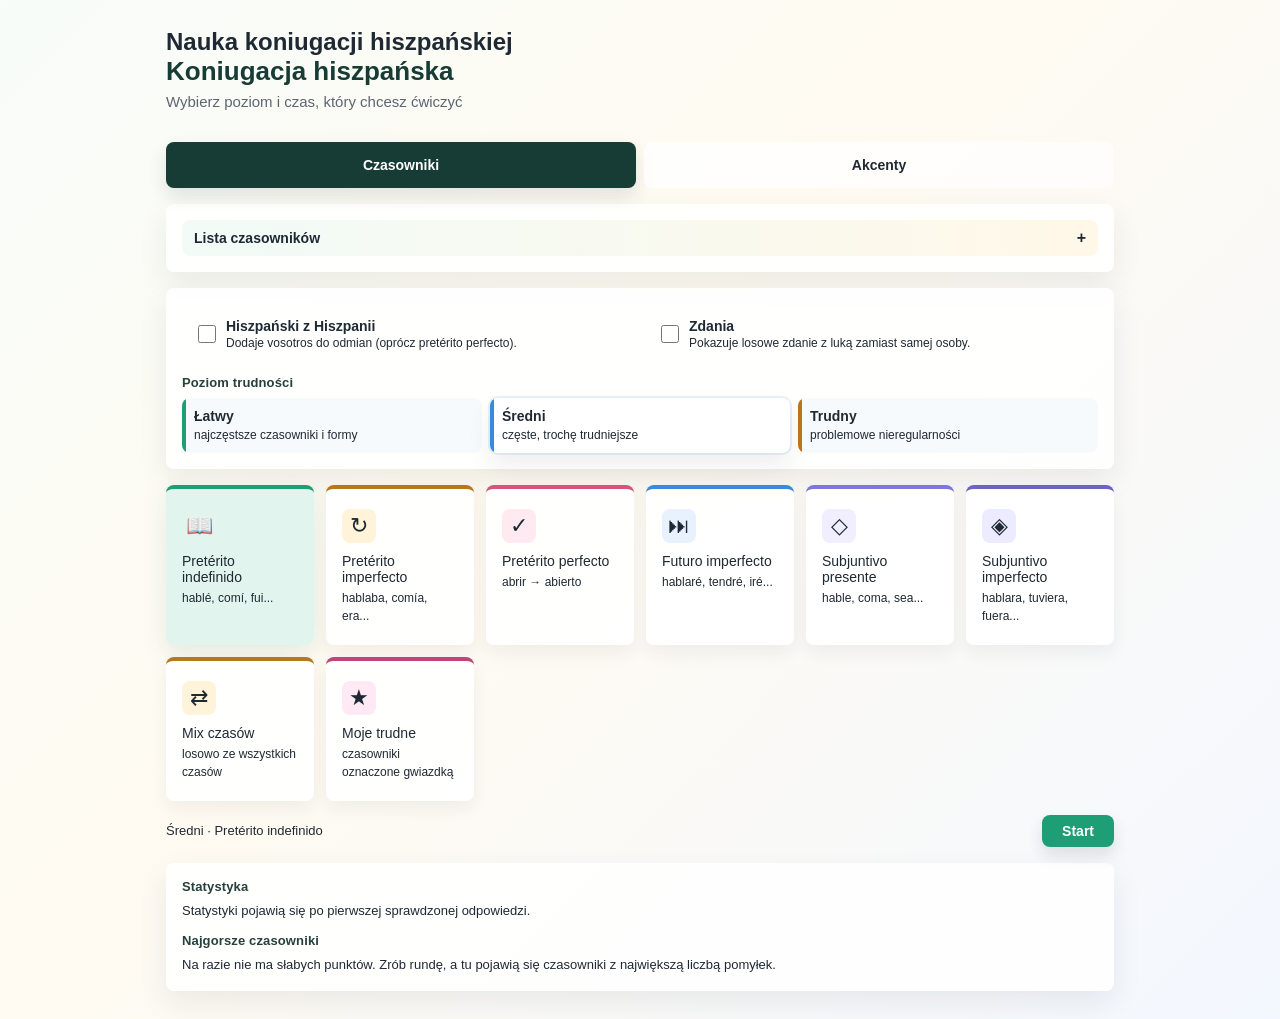
==== commit dfc5a5b0: "Add files via upload" ====
--- a/index.html
+++ b/index.html
@@ -1,631 +1,10 @@
-﻿﻿<!doctype html>
+﻿<!doctype html>
 <html lang="pl">
 <head>
 <meta charset="UTF-8">
 <meta name="viewport" content="width=device-width, initial-scale=1.0">
 
-<style>
-* { box-sizing: border-box; margin: 0; padding: 0; }
-body { font-family: Inter, "Segoe UI", "SF Pro Text", "Helvetica Neue", Arial, sans-serif; }
-.page { display: none; padding: 1.5rem 0; }
-.page.active { display: block; }
-
-.home-title { font-size: 26px; font-weight: 500; color: var(--color-text-primary); margin-bottom: 6px; }
-.home-sub { font-size: 15px; color: var(--color-text-secondary); margin-bottom: 2rem; }
-
-.tense-grid { display: grid; grid-template-columns: repeat(auto-fit, minmax(140px, 1fr)); gap: 12px; }
-.tense-card { background: var(--color-background-primary); border: 0.5px solid var(--color-border-tertiary); border-radius: var(--border-radius-lg); padding: 1.25rem 1rem; cursor: pointer; transition: border-color 0.15s, background 0.15s; text-align: left; }
-.tense-card:hover { border-color: var(--color-border-primary); background: var(--color-background-secondary); }
-.tense-card.active { border-color: #1D9E75; background: #E1F5EE; box-shadow: 0 10px 24px rgba(56, 120, 110, 0.12); }
-.tense-select-wrap { display: none; margin: 12px 0 10px; }
-.tense-select-label { display: block; margin-bottom: 6px; font-size: 13px; font-weight: 650; color: var(--color-text-primary); }
-.tense-select { width: 100%; min-height: 46px; padding: 10px 12px; border: 0.5px solid var(--color-border-secondary); border-radius: 8px; background: #FFFFFF; color: var(--color-text-primary); font: inherit; font-size: 15px; }
-.tense-icon { font-size: 22px; margin-bottom: 10px; }
-.tense-label { font-size: 14px; font-weight: 500; color: var(--color-text-primary); margin-bottom: 4px; }
-.tense-desc { font-size: 12px; color: var(--color-text-secondary); line-height: 1.5; }
-.start-panel { margin-top: 14px; display: grid; grid-template-columns: 1fr auto; gap: 12px; align-items: center; }
-.selection-note { color: var(--color-text-secondary); font-size: 13px; line-height: 1.45; }
-.settings-row { display: grid; grid-template-columns: repeat(2, minmax(0, 1fr)); gap: 10px; margin-bottom: 12px; }
-.region-toggle { display: flex; align-items: center; gap: 10px; padding: 0.85rem 1rem; border: 0.5px solid var(--color-border-tertiary); border-radius: var(--border-radius-lg); background: var(--color-background-primary); margin-bottom: 12px; cursor: pointer; }
-.settings-row .region-toggle { margin-bottom: 0; }
-.region-toggle input { width: 18px; height: 18px; accent-color: var(--color-accent-primary); }
-.region-title { display: block; font-size: 14px; font-weight: 650; color: var(--color-text-primary); }
-.region-meta { display: block; margin-top: 2px; font-size: 12px; color: var(--color-text-secondary); }
-.sentence-card { margin: 0.85rem 0; padding: 0.95rem 1rem; border: 0.5px solid var(--color-border-tertiary); border-radius: var(--border-radius-md); background: #F7FBFF; color: var(--color-text-primary); font-size: 18px; line-height: 1.5; }
-.sentence-card .blank { display: inline-block; min-width: 72px; border-bottom: 2px solid #7F8EA3; transform: translateY(-2px); }
-.sentence-card small { display: block; margin-top: 6px; color: var(--color-text-secondary); font-size: 12px; line-height: 1.35; }
-
-.back-btn { display: inline-flex; align-items: center; gap: 6px; font-size: 14px; color: var(--color-text-secondary); background: none; border: none; cursor: pointer; margin-bottom: 1.25rem; padding: 0; }
-.back-btn:hover { color: var(--color-text-primary); }
-
-.ex-header { margin-bottom: 1.25rem; }
-.ex-title { font-size: 18px; font-weight: 500; color: var(--color-text-primary); margin-bottom: 2px; }
-.ex-sub { font-size: 13px; color: var(--color-text-secondary); }
-
-.progress-bar { height: 4px; background: var(--color-border-tertiary); border-radius: 2px; margin-bottom: 1.5rem; }
-.progress-fill { height: 100%; border-radius: 2px; transition: width 0.3s; }
-.pf-indefinido { background: #1D9E75; }
-.pf-futuro { background: #378ADD; }
-.pf-imperfecto { background: #BA7517; }
-.pf-subjuntivo { background: #7F77DD; }
-.pf-subjuntivo_imperfecto { background: #6C63C7; }
-.pf-perfecto { background: #D8527A; }
-
-.counter { font-size: 13px; color: var(--color-text-secondary); margin-bottom: 1rem; }
-.card { background: var(--color-background-primary); border: 0.5px solid var(--color-border-tertiary); border-radius: var(--border-radius-lg); padding: 1.5rem; margin-bottom: 1rem; }
-.verb-name { font-size: 24px; font-weight: 500; color: var(--color-text-primary); margin-bottom: 1.25rem; }
-.pronoun-row { display: flex; align-items: center; gap: 12px; margin-bottom: 10px; }
-.pronoun { font-size: 15px; color: var(--color-text-secondary); min-width: 100px; }
-.inp { flex: 1; padding: 7px 12px; font-size: 15px; border: 0.5px solid var(--color-border-secondary); border-radius: var(--border-radius-md); background: var(--color-background-secondary); color: var(--color-text-primary); outline: none; transition: border-color 0.15s; }
-.inp:focus { border-color: var(--focus-color, #1D9E75); box-shadow: 0 0 0 2px var(--focus-shadow, rgba(29,158,117,0.15)); }
-.inp.correct { border-color: #1D9E75; background: #E1F5EE; color: #085041; }
-.inp.wrong { border-color: #E24B4A; background: #FCEBEB; color: #501313; }
-.inp.accent-warning { border-color: #D6A400; background: #FFF4BF; color: #5D4300; }
-.hint.show-accent { color: #8A6500; font-weight: 500; }
-.hint { font-size: 13px; min-width: 120px; color: var(--color-text-tertiary); }
-.hint.show-correct { color: #0F6E56; font-weight: 500; }
-.hint.show-wrong { color: #A32D2D; font-weight: 500; }
-.actions { display: flex; gap: 10px; margin-top: 1.25rem; flex-wrap: wrap; }
-.btn { padding: 8px 20px; border-radius: var(--border-radius-md); font-size: 14px; cursor: pointer; border: 0.5px solid var(--color-border-secondary); background: transparent; color: var(--color-text-primary); transition: background 0.15s; }
-.btn:hover { background: var(--color-background-secondary); }
-.btn-green { background: #1D9E75; color: #fff; border-color: #1D9E75; }
-.btn-green:hover { background: #0F6E56; border-color: #0F6E56; }
-.btn-blue { background: #378ADD; color: #fff; border-color: #378ADD; }
-.btn-blue:hover { background: #185FA5; border-color: #185FA5; }
-.btn-amber { background: #BA7517; color: #fff; border-color: #BA7517; }
-.btn-amber:hover { background: #854F0B; border-color: #854F0B; }
-.btn-purple { background: #7F77DD; color: #fff; border-color: #7F77DD; }
-.btn-purple:hover { background: #534AB7; border-color: #534AB7; }
-.translation-box { margin-top: 1rem; padding: 0.9rem 1rem; background: var(--color-background-secondary); border-radius: var(--border-radius-md); border: 0.5px solid var(--color-border-tertiary); font-size: 14px; color: var(--color-text-secondary); display: none; }
-.translation-box strong { color: var(--color-text-primary); font-weight: 500; }
-.example-line { margin-top: 0.6rem; padding-top: 0.6rem; border-top: 0.5px solid var(--color-border-tertiary); color: var(--color-text-primary); line-height: 1.45; }
-.example-line span { color: var(--color-text-secondary); }
-.verb-head { display: flex; align-items: flex-start; justify-content: space-between; gap: 12px; margin-bottom: 1.25rem; }
-.verb-head .verb-name { margin-bottom: 0; }
-.fav-btn { width: 36px; height: 36px; border-radius: 8px; border: 0.5px solid var(--color-border-secondary); background: var(--color-background-secondary); color: #9AA3AD; cursor: pointer; font-size: 20px; line-height: 1; }
-.fav-btn.active { color: #B7791F; background: #FFF3D9; border-color: #E0B35B; }
-.conj-table-wrap { margin-top: 0.75rem; display: none; }
-.conj-table-wrap.open { display: block; }
-.conj-table { width: 100%; border-collapse: collapse; overflow: hidden; border-radius: 8px; font-size: 13px; }
-.conj-table th, .conj-table td { text-align: left; padding: 8px 10px; border-bottom: 0.5px solid var(--color-border-tertiary); }
-.conj-table th { color: var(--color-text-secondary); font-weight: 600; background: rgba(255,255,255,0.55); }
-.conj-table tr:last-child th, .conj-table tr:last-child td { border-bottom: none; }
-.score-card { text-align: center; padding: 2.5rem 1.5rem; }
-.score-num { font-size: 48px; font-weight: 500; }
-.score-label { font-size: 16px; color: var(--color-text-secondary); margin: 0.5rem 0 1.5rem; }
-.score-green { color: #1D9E75; }
-.score-blue { color: #378ADD; }
-.score-amber { color: #BA7517; }
-.score-purple { color: #7F77DD; }
-.score-indigo { color: #6C63C7; }
-.score-pink { color: #D8527A; }
-
-.mode-panel { background: var(--color-background-primary); border: 0.5px solid var(--color-border-tertiary); border-radius: var(--border-radius-lg); padding: 1rem; margin-bottom: 1rem; }
-.panel-title { font-size: 13px; font-weight: 600; color: var(--color-text-primary); margin-bottom: 8px; }
-.verb-list-toggle { width: 100%; display: flex; align-items: center; justify-content: space-between; gap: 10px; border: 0.5px solid var(--color-border-secondary); background: var(--color-background-secondary); color: var(--color-text-primary); border-radius: var(--border-radius-md); padding: 10px 12px; cursor: pointer; font-size: 14px; font-weight: 600; }
-.verb-list-toggle:hover { border-color: var(--color-border-primary); }
-.verb-list-toggle span:last-child { color: var(--color-text-secondary); font-size: 16px; line-height: 1; }
-.verb-list-panel { display: none; margin-top: 10px; }
-.verb-list-panel.open { display: block; }
-.verb-list-level { margin-top: 10px; }
-.verb-list-level:first-child { margin-top: 0; }
-.verb-list-title { font-size: 12px; font-weight: 600; color: var(--color-text-secondary); margin-bottom: 6px; }
-.verb-chip-list { display: flex; flex-wrap: wrap; gap: 6px; }
-.verb-chip { padding: 5px 8px; border-radius: var(--border-radius-md); border: 0.5px solid var(--color-border-tertiary); background: var(--color-background-secondary); color: var(--color-text-primary); font-size: 13px; cursor: pointer; font-family: inherit; }
-.verb-chip.suspended { background: #FCEBEB !important; border-color: #E24B4A !important; color: #B42318 !important; text-decoration: line-through; text-decoration-thickness: 2px; opacity: 0.9; }
-.difficulty-options { display: grid; grid-template-columns: repeat(auto-fit, minmax(150px, 1fr)); gap: 8px; }
-.difficulty-option { border: 0.5px solid var(--color-border-secondary); background: var(--color-background-secondary); color: var(--color-text-primary); border-radius: var(--border-radius-md); padding: 10px 12px; text-align: left; cursor: pointer; transition: border-color 0.15s, background 0.15s, box-shadow 0.15s; }
-.difficulty-option:hover { border-color: var(--color-border-primary); }
-.difficulty-option.active { border-color: #1D9E75; background: #E1F5EE; box-shadow: 0 0 0 2px rgba(29,158,117,0.12); }
-.difficulty-name { display: block; font-size: 14px; font-weight: 600; margin-bottom: 3px; }
-.difficulty-meta { display: block; font-size: 12px; color: var(--color-text-secondary); line-height: 1.35; }
-.home-tabs { display: grid; grid-template-columns: 1fr 1fr; gap: 8px; margin-bottom: 1rem; }
-.home-tab { min-height: 46px; border: 0.5px solid var(--color-border-secondary); background: rgba(255,255,255,0.72); color: var(--color-text-primary); border-radius: 8px; cursor: pointer; font-size: 14px; font-weight: 700; }
-.home-tab.active { background: #173B35; color: #fff; border-color: #173B35; box-shadow: 0 8px 18px rgba(31,41,51,0.12); }
-.home-section { display: none; }
-.home-section.active { display: block; }
-.accent-start-card { background: linear-gradient(90deg, #FFEAF1, #F2F7FF); border: 0.5px solid rgba(192,68,122,0.18); border-radius: 8px; padding: 1rem; margin-bottom: 1rem; }
-.accent-start-card .btn { margin-top: 10px; }
-.stats-panel { background: var(--color-background-primary); border: 0.5px solid var(--color-border-tertiary); border-radius: var(--border-radius-lg); padding: 1rem; margin-top: 1rem; }
-.stats-grid { display: grid; grid-template-columns: repeat(auto-fit, minmax(110px, 1fr)); gap: 8px; margin-bottom: 1rem; }
-.stat-box { background: var(--color-background-secondary); border: 0.5px solid var(--color-border-tertiary); border-radius: var(--border-radius-md); padding: 10px; }
-.stat-num { display: block; font-size: 20px; font-weight: 600; color: var(--color-text-primary); }
-.stat-label { display: block; margin-top: 2px; font-size: 12px; color: var(--color-text-secondary); }
-.worst-list { display: grid; gap: 8px; }
-.worst-item { display: grid; grid-template-columns: 1fr auto; align-items: center; gap: 10px; background: var(--color-background-secondary); border: 0.5px solid var(--color-border-tertiary); border-radius: var(--border-radius-md); padding: 9px 10px; }
-.worst-name { font-size: 14px; font-weight: 500; color: var(--color-text-primary); }
-.worst-meta { font-size: 12px; color: var(--color-text-secondary); margin-top: 2px; }
-.muted-note { font-size: 13px; color: var(--color-text-secondary); line-height: 1.45; }
-.session-note { font-size: 13px; color: var(--color-text-secondary); margin-top: -0.5rem; margin-bottom: 1rem; }
-.verb-name small { display: block; margin-top: 4px; font-size: 13px; color: var(--color-text-secondary); font-weight: 400; }
-
-body {
-  --ui-ink: var(--color-text-primary, #1F2933);
-  --ui-muted: var(--color-text-secondary, #667085);
-  --ui-line: var(--color-border-tertiary, #D8E0E7);
-  --ui-card: rgba(255,255,255,0.92);
-  --ui-soft: rgba(247,250,252,0.92);
-  min-height: 100vh;
-  background:
-    linear-gradient(135deg, rgba(247,252,249,0.95) 0%, rgba(255,250,239,0.88) 43%, rgba(242,247,255,0.9) 100%);
-  color: var(--ui-ink);
-}
-.page { max-width: 980px; margin: 0 auto; padding: 1.75rem 1rem; }
-.home-title { color: #173B35; font-weight: 700; letter-spacing: 0; }
-.home-sub { color: #5C6670; }
-.mode-panel, .stats-panel, .card {
-  background: var(--ui-card);
-  border-color: rgba(31,41,51,0.11);
-  border-radius: 8px;
-  box-shadow: 0 12px 30px rgba(31,41,51,0.08);
-}
-.panel-title { color: #26413C; letter-spacing: 0.01em; }
-.verb-list-toggle, .difficulty-option, .stat-box, .worst-item, .translation-box {
-  background: var(--ui-soft);
-  border-color: rgba(31,41,51,0.12);
-  border-radius: 8px;
-}
-.verb-list-toggle {
-  background: linear-gradient(90deg, #F2FBF7, #FFF8E8);
-}
-.verb-list-toggle:hover, .difficulty-option:hover, .tense-card:hover {
-  transform: translateY(-1px);
-  box-shadow: 0 10px 22px rgba(31,41,51,0.09);
-}
-.verb-chip {
-  border-radius: 999px;
-  background: #F7FAFC;
-  border-color: rgba(31,41,51,0.1);
-}
-.verb-list-level:nth-child(1) .verb-chip { background: #EAF8F1; color: #0B5F4A; }
-.verb-list-level:nth-child(2) .verb-chip { background: #EEF4FF; color: #244B8F; }
-.verb-list-level:nth-child(3) .verb-chip { background: #FFF3D9; color: #7A4A08; }
-.difficulty-option { position: relative; overflow: hidden; }
-.difficulty-option::before {
-  content: "";
-  position: absolute;
-  inset: 0 auto 0 0;
-  width: 4px;
-  background: #1D9E75;
-}
-.difficulty-option:nth-child(2)::before { background: #378ADD; }
-.difficulty-option:nth-child(3)::before { background: #BA7517; }
-.difficulty-option.active {
-  background: #FFFFFF;
-  box-shadow: 0 0 0 2px rgba(29,158,117,0.12), 0 12px 24px rgba(31,41,51,0.08);
-}
-.difficulty-option:nth-child(2).active { border-color: #378ADD; box-shadow: 0 0 0 2px rgba(55,138,221,0.12), 0 12px 24px rgba(31,41,51,0.08); }
-.difficulty-option:nth-child(3).active { border-color: #BA7517; box-shadow: 0 0 0 2px rgba(186,117,23,0.13), 0 12px 24px rgba(31,41,51,0.08); }
-.tense-card {
-  background: var(--ui-card);
-  border-color: rgba(31,41,51,0.1);
-  border-radius: 8px;
-  box-shadow: 0 8px 18px rgba(31,41,51,0.06);
-  transition: transform 0.15s, box-shadow 0.15s, border-color 0.15s, background 0.15s;
-}
-.tense-card:nth-child(1) { border-top: 4px solid #1D9E75; }
-.tense-card:nth-child(2) { border-top: 4px solid #BA7517; }
-.tense-card:nth-child(3) { border-top: 4px solid #D8527A; }
-.tense-card:nth-child(4) { border-top: 4px solid #378ADD; }
-.tense-card:nth-child(5) { border-top: 4px solid #7F77DD; }
-.tense-card:nth-child(6) { border-top: 4px solid #6C63C7; }
-.tense-card:nth-child(7) { border-top: 4px solid #B7791F; }
-.tense-card:nth-child(8) { border-top: 4px solid #C0447A; }
-.tense-icon {
-  width: 34px;
-  height: 34px;
-  display: inline-flex;
-  align-items: center;
-  justify-content: center;
-  border-radius: 8px;
-  background: #F3F7FA;
-}
-.tense-card:nth-child(1) .tense-icon { background: #E1F5EE; }
-.tense-card:nth-child(2) .tense-icon { background: #FFF3D9; }
-.tense-card:nth-child(3) .tense-icon { background: #FFEAF1; }
-.tense-card:nth-child(4) .tense-icon { background: #E8F2FF; }
-.tense-card:nth-child(5) .tense-icon { background: #F0EEFF; }
-.tense-card:nth-child(6) .tense-icon { background: #ECEBFF; }
-.tense-card:nth-child(7) .tense-icon { background: #FFF3D9; }
-.tense-card:nth-child(8) .tense-icon { background: #FFE9F4; }
-.progress-bar { height: 7px; background: rgba(31,41,51,0.09); }
-.inp { background: #FFFFFF; border-color: rgba(31,41,51,0.16); border-radius: 8px; }
-.btn { border-radius: 8px; font-weight: 600; }
-.btn-green, .btn-blue, .btn-amber, .btn-purple { box-shadow: 0 8px 16px rgba(31,41,51,0.12); }
-.score-card { background: #FFFFFF; }
-body.mobile-ui {
-  background: linear-gradient(180deg, #F7FCF9 0%, #FFF8E8 54%, #F2F7FF 100%);
-  -webkit-text-size-adjust: 100%;
-}
-body.mobile-ui .page {
-  width: 100%;
-  max-width: 520px;
-  padding: 1rem 0.85rem 1.35rem;
-}
-body.mobile-ui .home-title {
-  font-size: 24px;
-  line-height: 1.15;
-}
-body.mobile-ui .home-sub {
-  font-size: 14px;
-  margin-bottom: 1rem;
-}
-body.mobile-ui .mode-panel,
-body.mobile-ui .stats-panel,
-body.mobile-ui .card {
-  padding: 0.9rem;
-  border-radius: 8px;
-  box-shadow: 0 8px 18px rgba(31,41,51,0.07);
-}
-body.mobile-ui .tense-grid,
-body.mobile-ui .home-tabs,
-body.mobile-ui .settings-row,
-body.mobile-ui .stats-grid {
-  grid-template-columns: 1fr;
-}
-body.mobile-ui .tense-grid {
-  grid-template-columns: repeat(2, minmax(0, 1fr));
-  gap: 9px;
-}
-body.mobile-ui .difficulty-options {
-  grid-template-columns: 1fr;
-}
-body.mobile-ui .start-panel {
-  grid-template-columns: 1fr;
-}
-body.mobile-ui .tense-select-wrap {
-  display: block;
-}
-body.mobile-ui .start-panel .btn {
-  width: 100%;
-}
-body.mobile-ui .tense-card,
-body.mobile-ui .difficulty-option,
-body.mobile-ui .home-tab,
-body.mobile-ui .verb-list-toggle {
-  min-height: 58px;
-  padding: 0.95rem;
-}
-body.mobile-ui .accent-start-card {
-  padding: 0.95rem;
-}
-body.mobile-ui .accent-start-card .btn {
-  width: 100%;
-}
-body.mobile-ui .tense-card {
-  display: block;
-  min-height: 104px;
-  padding: 0.8rem;
-}
-body.mobile-ui .tense-icon {
-  margin-bottom: 7px;
-}
-body.mobile-ui .tense-label {
-  font-size: 14px;
-  line-height: 1.2;
-  margin-bottom: 2px;
-}
-body.mobile-ui .tense-desc {
-  font-size: 11px;
-  line-height: 1.25;
-}
-body.mobile-ui .verb-chip-list {
-  gap: 7px;
-}
-body.mobile-ui .verb-chip {
-  font-size: 14px;
-  padding: 7px 10px;
-}
-body.mobile-ui .back-btn {
-  min-height: 44px;
-  margin-bottom: 0.75rem;
-}
-body.mobile-ui .ex-header {
-  margin-bottom: 0.9rem;
-}
-body.mobile-ui .ex-title {
-  font-size: 19px;
-}
-body.mobile-ui .progress-bar {
-  margin-bottom: 1rem;
-}
-body.mobile-ui .counter {
-  margin-bottom: 0.75rem;
-}
-body.mobile-ui .verb-head {
-  align-items: center;
-  margin-bottom: 1rem;
-}
-body.mobile-ui .verb-name {
-  font-size: 28px;
-  line-height: 1.12;
-}
-body.mobile-ui .verb-name small {
-  font-size: 13px;
-  line-height: 1.35;
-}
-body.mobile-ui .fav-btn {
-  width: 46px;
-  height: 46px;
-  flex: 0 0 46px;
-  font-size: 23px;
-}
-body.mobile-ui .session-note {
-  font-size: 12px;
-  margin-top: -0.3rem;
-  margin-bottom: 0.85rem;
-}
-body.mobile-ui .pronoun-row {
-  display: grid;
-  grid-template-columns: 1fr;
-  gap: 8px;
-}
-body.mobile-ui .pronoun {
-  min-width: 0;
-  font-size: 17px;
-  font-weight: 700;
-  color: var(--color-text-primary);
-}
-body.mobile-ui .inp {
-  width: 100%;
-  min-height: 48px;
-  font-size: 17px;
-  padding: 11px 12px;
-}
-body.mobile-ui .hint {
-  min-width: 0;
-  min-height: 20px;
-  font-size: 14px;
-}
-body.mobile-ui .translation-box {
-  font-size: 14px;
-  line-height: 1.45;
-}
-body.mobile-ui .actions {
-  position: sticky;
-  bottom: 0;
-  z-index: 5;
-  display: grid;
-  grid-template-columns: 1fr 1fr;
-  gap: 8px;
-  margin: 1rem -0.9rem -0.9rem;
-  padding: 0.75rem 0.9rem;
-  background: rgba(255,255,255,0.94);
-  border-top: 0.5px solid rgba(31,41,51,0.1);
-  backdrop-filter: blur(8px);
-}
-body.mobile-ui .btn {
-  min-height: 46px;
-  padding: 10px 12px;
-  font-size: 15px;
-}
-body.mobile-ui .conj-table {
-  font-size: 14px;
-}
-body.mobile-ui .conj-table th,
-body.mobile-ui .conj-table td {
-  padding: 9px 8px;
-}
-body.mobile-ui .worst-item {
-  grid-template-columns: 1fr;
-}
-body.mobile-ui .score-card {
-  padding: 2rem 1rem;
-}
-body.mobile-ui .score-num {
-  font-size: 44px;
-}
-
-@media (max-width: 640px) {
-  body {
-    background: linear-gradient(180deg, #F7FCF9 0%, #FFF8E8 54%, #F2F7FF 100%);
-    -webkit-text-size-adjust: 100%;
-  }
-  .page {
-    width: 100%;
-    padding: 1rem 0.85rem 1.35rem;
-  }
-  .home-title {
-    font-size: 24px;
-    line-height: 1.15;
-  }
-  .home-sub {
-    font-size: 14px;
-    margin-bottom: 1rem;
-  }
-  .mode-panel, .stats-panel, .card {
-    padding: 0.9rem;
-    border-radius: 8px;
-    box-shadow: 0 8px 18px rgba(31,41,51,0.07);
-  }
-  .difficulty-options,
-  .home-tabs,
-  .settings-row,
-  .stats-grid {
-    grid-template-columns: 1fr;
-  }
-  .tense-grid {
-    grid-template-columns: repeat(2, minmax(0, 1fr));
-    gap: 9px;
-  }
-  .start-panel {
-    grid-template-columns: 1fr;
-  }
-  .tense-select-wrap {
-    display: block;
-  }
-  .start-panel .btn {
-    width: 100%;
-  }
-  .tense-card,
-  .difficulty-option,
-  .verb-list-toggle {
-    min-height: 58px;
-    padding: 0.95rem;
-  }
-  .tense-card {
-    display: block;
-    min-height: 104px;
-    padding: 0.8rem;
-  }
-  .tense-icon {
-    margin-bottom: 7px;
-  }
-  .tense-label {
-    font-size: 14px;
-    line-height: 1.2;
-    margin-bottom: 2px;
-  }
-  .tense-desc {
-    font-size: 11px;
-    line-height: 1.25;
-  }
-  .verb-chip-list {
-    gap: 7px;
-  }
-  .verb-chip {
-    font-size: 14px;
-    padding: 7px 10px;
-  }
-  .back-btn {
-    min-height: 44px;
-    margin-bottom: 0.75rem;
-  }
-  .ex-header {
-    margin-bottom: 0.9rem;
-  }
-  .ex-title {
-    font-size: 19px;
-  }
-  .progress-bar {
-    margin-bottom: 1rem;
-  }
-  .counter {
-    margin-bottom: 0.75rem;
-  }
-  .verb-head {
-    align-items: center;
-    margin-bottom: 1rem;
-  }
-  .verb-name {
-    font-size: 28px;
-    line-height: 1.12;
-  }
-  .verb-name small {
-    font-size: 13px;
-    line-height: 1.35;
-  }
-  .fav-btn {
-    width: 46px;
-    height: 46px;
-    flex: 0 0 46px;
-    font-size: 23px;
-  }
-  .session-note {
-    font-size: 12px;
-    margin-top: -0.3rem;
-    margin-bottom: 0.85rem;
-  }
-  .pronoun-row {
-    display: grid;
-    grid-template-columns: 1fr;
-    gap: 8px;
-  }
-  .pronoun {
-    min-width: 0;
-    font-size: 17px;
-    font-weight: 700;
-    color: var(--color-text-primary);
-  }
-  .inp {
-    width: 100%;
-    min-height: 48px;
-    font-size: 17px;
-    padding: 11px 12px;
-  }
-  .hint {
-    min-width: 0;
-    min-height: 20px;
-    font-size: 14px;
-  }
-  .translation-box {
-    font-size: 14px;
-    line-height: 1.45;
-  }
-  .actions {
-    position: sticky;
-    bottom: 0;
-    z-index: 5;
-    display: grid;
-    grid-template-columns: 1fr 1fr;
-    gap: 8px;
-    margin: 1rem -0.9rem -0.9rem;
-    padding: 0.75rem 0.9rem;
-    background: rgba(255,255,255,0.94);
-    border-top: 0.5px solid rgba(31,41,51,0.1);
-    backdrop-filter: blur(8px);
-  }
-  .btn {
-    min-height: 46px;
-    padding: 10px 12px;
-    font-size: 15px;
-  }
-  .accent-start-card .btn {
-    width: 100%;
-  }
-  .conj-table {
-    font-size: 14px;
-  }
-  .conj-table th,
-  .conj-table td {
-    padding: 9px 8px;
-  }
-  .worst-item {
-    grid-template-columns: 1fr;
-  }
-  .score-card {
-    padding: 2rem 1rem;
-  }
-  .score-num {
-    font-size: 44px;
-  }
-}
-
-@media (max-width: 380px) {
-  .page {
-    padding-left: 0.65rem;
-    padding-right: 0.65rem;
-  }
-  .home-title {
-    font-size: 22px;
-  }
-  .verb-name {
-    font-size: 25px;
-  }
-  .actions {
-    grid-template-columns: 1fr;
-  }
-  .btn {
-    width: 100%;
-  }
-}
-body.mobile-ui.narrow-ui .page {
-  padding-left: 0.65rem;
-  padding-right: 0.65rem;
-}
-body.mobile-ui.narrow-ui .home-title {
-  font-size: 22px;
-}
-body.mobile-ui.narrow-ui .verb-name {
-  font-size: 25px;
-}
-body.mobile-ui.narrow-ui .actions {
-  grid-template-columns: 1fr;
-}
-body.mobile-ui.narrow-ui .btn {
-  width: 100%;
-}
-</style>
+<link rel="stylesheet" href="styles.css">
 </head>
 <body>
 <div id="page-home" class="page active">
@@ -777,1537 +156,6 @@
   <div id="exercise-area"></div>
 </div>
 
-<script>
-function applyDeviceLayout(){
-  const looksMobile = /Android|iPhone|iPad|iPod|Mobile/i.test(navigator.userAgent) || (navigator.maxTouchPoints > 1 && Math.min(screen.width, screen.height) <= 820);
-  document.body.classList.toggle("mobile-ui", looksMobile);
-  document.body.classList.toggle("narrow-ui", looksMobile && Math.min(window.innerWidth, screen.width) <= 380);
-}
-applyDeviceLayout();
-window.addEventListener("resize", applyDeviceLayout);
-
-const pronouns = ["yo","tú","él/ella","nosotros","ellos/ellas"];
-const spainPronouns = ["yo","tú","él/ella","nosotros","vosotros","ellos/ellas"];
-
-const DATA = {
-  indefinido: {
-    label: "Pretérito indefinido",
-    desc: "co zrobiłem / co się stało",
-    color: "green",
-    verbs: [
-      {inf:"hablar",en:"mówić",c:{yo:"hablé",tú:"hablaste","él/ella":"habló",nosotros:"hablamos","ellos/ellas":"hablaron"}},
-      {inf:"comer",en:"jeść",c:{yo:"comí",tú:"comiste","él/ella":"comió",nosotros:"comimos","ellos/ellas":"comieron"}},
-      {inf:"vivir",en:"żyć / mieszkać",c:{yo:"viví",tú:"viviste","él/ella":"vivió",nosotros:"vivimos","ellos/ellas":"vivieron"}},
-      {inf:"ser",en:"być",c:{yo:"fui",tú:"fuiste","él/ella":"fue",nosotros:"fuimos","ellos/ellas":"fueron"}},
-      {inf:"ir",en:"iść / jechać",c:{yo:"fui",tú:"fuiste","él/ella":"fue",nosotros:"fuimos","ellos/ellas":"fueron"}},
-      {inf:"tener",en:"mieć",c:{yo:"tuve",tú:"tuviste","él/ella":"tuvo",nosotros:"tuvimos","ellos/ellas":"tuvieron"}},
-      {inf:"estar",en:"być (gdzieś/w stanie)",c:{yo:"estuve",tú:"estuviste","él/ella":"estuvo",nosotros:"estuvimos","ellos/ellas":"estuvieron"}},
-      {inf:"hacer",en:"robić",c:{yo:"hice",tú:"hiciste","él/ella":"hizo",nosotros:"hicimos","ellos/ellas":"hicieron"}},
-      {inf:"poder",en:"móc",c:{yo:"pude",tú:"pudiste","él/ella":"pudo",nosotros:"pudimos","ellos/ellas":"pudieron"}},
-      {inf:"querer",en:"chcieć / kochać",c:{yo:"quise",tú:"quisiste","él/ella":"quiso",nosotros:"quisimos","ellos/ellas":"quisieron"}},
-      {inf:"saber",en:"wiedzieć / umieć",c:{yo:"supe",tú:"supiste","él/ella":"supo",nosotros:"supimos","ellos/ellas":"supieron"}},
-      {inf:"venir",en:"przychodzić",c:{yo:"vine",tú:"viniste","él/ella":"vino",nosotros:"vinimos","ellos/ellas":"vinieron"}},
-      {inf:"decir",en:"mówić / powiedzieć",c:{yo:"dije",tú:"dijiste","él/ella":"dijo",nosotros:"dijimos","ellos/ellas":"dijeron"}},
-      {inf:"dar",en:"dawać",c:{yo:"di",tú:"diste","él/ella":"dio",nosotros:"dimos","ellos/ellas":"dieron"}},
-      {inf:"ver",en:"widzieć / oglądać",c:{yo:"vi",tú:"viste","él/ella":"vio",nosotros:"vimos","ellos/ellas":"vieron"}},
-      {inf:"poner",en:"kłaść / stawiać",c:{yo:"puse",tú:"pusiste","él/ella":"puso",nosotros:"pusimos","ellos/ellas":"pusieron"}},
-      {inf:"traer",en:"przynosić",c:{yo:"traje",tú:"trajiste","él/ella":"trajo",nosotros:"trajimos","ellos/ellas":"trajeron"}},
-      {inf:"andar",en:"chodzić",c:{yo:"anduve",tú:"anduviste","él/ella":"anduvo",nosotros:"anduvimos","ellos/ellas":"anduvieron"}},
-      {inf:"leer",en:"czytać",c:{yo:"leí",tú:"leíste","él/ella":"leyó",nosotros:"leímos","ellos/ellas":"leyeron"}},
-      {inf:"escribir",en:"pisać",c:{yo:"escribí",tú:"escribiste","él/ella":"escribió",nosotros:"escribimos","ellos/ellas":"escribieron"}},
-      {inf:"salir",en:"wychodzić",c:{yo:"salí",tú:"saliste","él/ella":"salió",nosotros:"salimos","ellos/ellas":"salieron"}},
-      {inf:"llegar",en:"przyjeżdżać",c:{yo:"llegué",tú:"llegaste","él/ella":"llegó",nosotros:"llegamos","ellos/ellas":"llegaron"}},
-      {inf:"dormir",en:"spać",c:{yo:"dormí",tú:"dormiste","él/ella":"durmió",nosotros:"dormimos","ellos/ellas":"durmieron"}},
-      {inf:"pedir",en:"prosić / zamawiać",c:{yo:"pedí",tú:"pediste","él/ella":"pidió",nosotros:"pedimos","ellos/ellas":"pidieron"}},
-      {inf:"sentir",en:"czuć",c:{yo:"sentí",tú:"sentiste","él/ella":"sintió",nosotros:"sentimos","ellos/ellas":"sintieron"}},
-      {inf:"conducir",en:"prowadzić (auto)",c:{yo:"conduje",tú:"condujiste","él/ella":"condujo",nosotros:"condujimos","ellos/ellas":"condujeron"}},
-      {inf:"caer",en:"upadać",c:{yo:"caí",tú:"caíste","él/ella":"cayó",nosotros:"caímos","ellos/ellas":"cayeron"}},
-      {inf:"oír",en:"słyszeć",c:{yo:"oí",tú:"oíste","él/ella":"oyó",nosotros:"oímos","ellos/ellas":"oyeron"}},
-      {inf:"construir",en:"budować",c:{yo:"construí",tú:"construiste","él/ella":"construyó",nosotros:"construimos","ellos/ellas":"construyeron"}},
-      {inf:"reír",en:"śmiać się",c:{yo:"reí",tú:"reíste","él/ella":"rió",nosotros:"reímos","ellos/ellas":"rieron"}},
-      {inf:"morir",en:"umierać",c:{yo:"morí",tú:"moriste","él/ella":"murió",nosotros:"morimos","ellos/ellas":"murieron"}},
-      {inf:"seguir",en:"podążać",c:{yo:"seguí",tú:"seguiste","él/ella":"siguió",nosotros:"seguimos","ellos/ellas":"siguieron"}},
-      {inf:"elegir",en:"wybierać",c:{yo:"elegí",tú:"elegiste","él/ella":"eligió",nosotros:"elegimos","ellos/ellas":"eligieron"}},
-      {inf:"servir",en:"służyć / podawać",c:{yo:"serví",tú:"serviste","él/ella":"sirvió",nosotros:"servimos","ellos/ellas":"sirvieron"}},
-      {inf:"volver",en:"wracać",c:{yo:"volví",tú:"volviste","él/ella":"volvió",nosotros:"volvimos","ellos/ellas":"volvieron"}},
-      {inf:"empezar",en:"zaczynać",c:{yo:"empecé",tú:"empezaste","él/ella":"empezó",nosotros:"empezamos","ellos/ellas":"empezaron"}},
-      {inf:"buscar",en:"szukać",c:{yo:"busqué",tú:"buscaste","él/ella":"buscó",nosotros:"buscamos","ellos/ellas":"buscaron"}},
-      {inf:"pagar",en:"płacić",c:{yo:"pagué",tú:"pagaste","él/ella":"pagó",nosotros:"pagamos","ellos/ellas":"pagaron"}},
-      {inf:"jugar",en:"grać",c:{yo:"jugué",tú:"jugaste","él/ella":"jugó",nosotros:"jugamos","ellos/ellas":"jugaron"}},
-      {inf:"creer",en:"wierzyć / sądzić",c:{yo:"creí",tú:"creíste","él/ella":"creyó",nosotros:"creímos","ellos/ellas":"creyeron"}},
-      {inf:"nacer",en:"urodzić się",c:{yo:"nací",tú:"naciste","él/ella":"nació",nosotros:"nacimos","ellos/ellas":"nacieron"}},
-      {inf:"trabajar",en:"pracować",c:{yo:"trabajé",tú:"trabajaste","él/ella":"trabajó",nosotros:"trabajamos","ellos/ellas":"trabajaron"}},
-      {inf:"estudiar",en:"uczyć się",c:{yo:"estudié",tú:"estudiaste","él/ella":"estudió",nosotros:"estudiamos","ellos/ellas":"estudiaron"}},
-      {inf:"comprar",en:"kupować",c:{yo:"compré",tú:"compraste","él/ella":"compró",nosotros:"compramos","ellos/ellas":"compraron"}},
-      {inf:"viajar",en:"podróżować",c:{yo:"viajé",tú:"viajaste","él/ella":"viajó",nosotros:"viajamos","ellos/ellas":"viajaron"}},
-    ]
-  },
-  imperfecto: {
-    label: "Pretérito imperfecto",
-    desc: "co robiłem (w przeszłości, zwyczajowo)",
-    color: "amber",
-    verbs: [
-      {inf:"hablar",en:"mówić",c:{yo:"hablaba",tú:"hablabas","él/ella":"hablaba",nosotros:"hablábamos","ellos/ellas":"hablaban"}},
-      {inf:"comer",en:"jeść",c:{yo:"comía",tú:"comías","él/ella":"comía",nosotros:"comíamos","ellos/ellas":"comían"}},
-      {inf:"vivir",en:"żyć / mieszkać",c:{yo:"vivía",tú:"vivías","él/ella":"vivía",nosotros:"vivíamos","ellos/ellas":"vivían"}},
-      {inf:"ser",en:"być",c:{yo:"era",tú:"eras","él/ella":"era",nosotros:"éramos","ellos/ellas":"eran"}},
-      {inf:"ir",en:"iść / jechać",c:{yo:"iba",tú:"ibas","él/ella":"iba",nosotros:"íbamos","ellos/ellas":"iban"}},
-      {inf:"ver",en:"widzieć / oglądać",c:{yo:"veía",tú:"veías","él/ella":"veía",nosotros:"veíamos","ellos/ellas":"veían"}},
-      {inf:"tener",en:"mieć",c:{yo:"tenía",tú:"tenías","él/ella":"tenía",nosotros:"teníamos","ellos/ellas":"tenían"}},
-      {inf:"estar",en:"być (gdzieś/w stanie)",c:{yo:"estaba",tú:"estabas","él/ella":"estaba",nosotros:"estábamos","ellos/ellas":"estaban"}},
-      {inf:"hacer",en:"robić",c:{yo:"hacía",tú:"hacías","él/ella":"hacía",nosotros:"hacíamos","ellos/ellas":"hacían"}},
-      {inf:"poder",en:"móc",c:{yo:"podía",tú:"podías","él/ella":"podía",nosotros:"podíamos","ellos/ellas":"podían"}},
-      {inf:"querer",en:"chcieć / kochać",c:{yo:"quería",tú:"querías","él/ella":"quería",nosotros:"queríamos","ellos/ellas":"querían"}},
-      {inf:"saber",en:"wiedzieć / umieć",c:{yo:"sabía",tú:"sabías","él/ella":"sabía",nosotros:"sabíamos","ellos/ellas":"sabían"}},
-      {inf:"venir",en:"przychodzić",c:{yo:"venía",tú:"venías","él/ella":"venía",nosotros:"veníamos","ellos/ellas":"venían"}},
-      {inf:"decir",en:"mówić / powiedzieć",c:{yo:"decía",tú:"decías","él/ella":"decía",nosotros:"decíamos","ellos/ellas":"decían"}},
-      {inf:"poner",en:"kłaść / stawiać",c:{yo:"ponía",tú:"ponías","él/ella":"ponía",nosotros:"poníamos","ellos/ellas":"ponían"}},
-      {inf:"salir",en:"wychodzić",c:{yo:"salía",tú:"salías","él/ella":"salía",nosotros:"salíamos","ellos/ellas":"salían"}},
-      {inf:"trabajar",en:"pracować",c:{yo:"trabajaba",tú:"trabajabas","él/ella":"trabajaba",nosotros:"trabajábamos","ellos/ellas":"trabajaban"}},
-      {inf:"estudiar",en:"uczyć się",c:{yo:"estudiaba",tú:"estudiabas","él/ella":"estudiaba",nosotros:"estudiábamos","ellos/ellas":"estudiaban"}},
-      {inf:"comprar",en:"kupować",c:{yo:"compraba",tú:"comprabas","él/ella":"compraba",nosotros:"comprábamos","ellos/ellas":"compraban"}},
-      {inf:"viajar",en:"podróżować",c:{yo:"viajaba",tú:"viajabas","él/ella":"viajaba",nosotros:"viajábamos","ellos/ellas":"viajaban"}},
-      {inf:"dormir",en:"spać",c:{yo:"dormía",tú:"dormías","él/ella":"dormía",nosotros:"dormíamos","ellos/ellas":"dormían"}},
-      {inf:"leer",en:"czytać",c:{yo:"leía",tú:"leías","él/ella":"leía",nosotros:"leíamos","ellos/ellas":"leían"}},
-      {inf:"escribir",en:"pisać",c:{yo:"escribía",tú:"escribías","él/ella":"escribía",nosotros:"escribíamos","ellos/ellas":"escribían"}},
-      {inf:"jugar",en:"grać",c:{yo:"jugaba",tú:"jugabas","él/ella":"jugaba",nosotros:"jugábamos","ellos/ellas":"jugaban"}},
-      {inf:"beber",en:"pić",c:{yo:"bebía",tú:"bebías","él/ella":"bebía",nosotros:"bebíamos","ellos/ellas":"bebían"}},
-    {inf:"traer",en:"przynosić",c:{yo:"traía",tú:"traías","él/ella":"traía",nosotros:"traíamos","ellos/ellas":"traían"}},
-    {inf:"pedir",en:"prosić / zamawiać",c:{yo:"pedía",tú:"pedías","él/ella":"pedía",nosotros:"pedíamos","ellos/ellas":"pedían"}},
-    {inf:"nacer",en:"urodzić się",c:{yo:"nacía",tú:"nacías","él/ella":"nacía",nosotros:"nacíamos","ellos/ellas":"nacían"}},
-    {inf:"reír",en:"śmiać się",c:{yo:"reía",tú:"reías","él/ella":"reía",nosotros:"reíamos","ellos/ellas":"reían"}},
-      {inf:"vivir",en:"żyć / mieszkać",c:{yo:"vivía",tú:"vivías","él/ella":"vivía",nosotros:"vivíamos","ellos/ellas":"vivían"}},
-      {inf:"conocer",en:"znać / poznać",c:{yo:"conocía",tú:"conocías","él/ella":"conocía",nosotros:"conocíamos","ellos/ellas":"conocían"}},
-      {inf:"creer",en:"wierzyć",c:{yo:"creía",tú:"creías","él/ella":"creía",nosotros:"creíamos","ellos/ellas":"creían"}},
-      {inf:"llevar",en:"nosić / zabrać",c:{yo:"llevaba",tú:"llevabas","él/ella":"llevaba",nosotros:"llevábamos","ellos/ellas":"llevaban"}},
-      {inf:"llamar",en:"dzwonić / nazywać",c:{yo:"llamaba",tú:"llamabas","él/ella":"llamaba",nosotros:"llamábamos","ellos/ellas":"llamaban"}},
-      {inf:"pasar",en:"mijać / spędzać",c:{yo:"pasaba",tú:"pasabas","él/ella":"pasaba",nosotros:"pasábamos","ellos/ellas":"pasaban"}},
-      {inf:"dar",en:"dawać",c:{yo:"daba",tú:"dabas","él/ella":"daba",nosotros:"dábamos","ellos/ellas":"daban"}},
-      {inf:"pensar",en:"myśleć",c:{yo:"pensaba",tú:"pensabas","él/ella":"pensaba",nosotros:"pensábamos","ellos/ellas":"pensaban"}},
-      {inf:"sentir",en:"czuć",c:{yo:"sentía",tú:"sentías","él/ella":"sentía",nosotros:"sentíamos","ellos/ellas":"sentían"}},
-      {inf:"seguir",en:"podążać",c:{yo:"seguía",tú:"seguías","él/ella":"seguía",nosotros:"seguíamos","ellos/ellas":"seguían"}},
-    ]
-  },
-  futuro: {
-    label: "Futuro imperfecto",
-    desc: "co zrobię / co się stanie",
-    color: "blue",
-    verbs: [
-      {inf:"hablar",en:"mówić",c:{yo:"hablaré",tú:"hablarás","él/ella":"hablará",nosotros:"hablaremos","ellos/ellas":"hablarán"}},
-      {inf:"comer",en:"jeść",c:{yo:"comeré",tú:"comerás","él/ella":"comerá",nosotros:"comeremos","ellos/ellas":"comerán"}},
-      {inf:"vivir",en:"żyć / mieszkać",c:{yo:"viviré",tú:"vivirás","él/ella":"vivirá",nosotros:"viviremos","ellos/ellas":"vivirán"}},
-      {inf:"tener",en:"mieć",c:{yo:"tendré",tú:"tendrás","él/ella":"tendrá",nosotros:"tendremos","ellos/ellas":"tendrán"}},
-      {inf:"ser",en:"być",c:{yo:"seré",tú:"serás","él/ella":"será",nosotros:"seremos","ellos/ellas":"serán"}},
-      {inf:"ir",en:"iść / jechać",c:{yo:"iré",tú:"irás","él/ella":"irá",nosotros:"iremos","ellos/ellas":"irán"}},
-      {inf:"hacer",en:"robić",c:{yo:"haré",tú:"harás","él/ella":"hará",nosotros:"haremos","ellos/ellas":"harán"}},
-      {inf:"poder",en:"móc",c:{yo:"podré",tú:"podrás","él/ella":"podrá",nosotros:"podremos","ellos/ellas":"podrán"}},
-      {inf:"querer",en:"chcieć / kochać",c:{yo:"querré",tú:"querrás","él/ella":"querrá",nosotros:"querremos","ellos/ellas":"querrán"}},
-      {inf:"saber",en:"wiedzieć / umieć",c:{yo:"sabré",tú:"sabrás","él/ella":"sabrá",nosotros:"sabremos","ellos/ellas":"sabrán"}},
-      {inf:"venir",en:"przychodzić",c:{yo:"vendré",tú:"vendrás","él/ella":"vendrá",nosotros:"vendremos","ellos/ellas":"vendrán"}},
-      {inf:"decir",en:"mówić / powiedzieć",c:{yo:"diré",tú:"dirás","él/ella":"dirá",nosotros:"diremos","ellos/ellas":"dirán"}},
-      {inf:"poner",en:"kłaść / stawiać",c:{yo:"pondré",tú:"pondrás","él/ella":"pondrá",nosotros:"pondremos","ellos/ellas":"pondrán"}},
-      {inf:"salir",en:"wychodzić",c:{yo:"saldré",tú:"saldrás","él/ella":"saldrá",nosotros:"saldremos","ellos/ellas":"saldrán"}},
-      {inf:"valer",en:"być wartym",c:{yo:"valdré",tú:"valdrás","él/ella":"valdrá",nosotros:"valdremos","ellos/ellas":"valdrán"}},
-      {inf:"caber",en:"mieścić się",c:{yo:"cabré",tú:"cabrás","él/ella":"cabrá",nosotros:"cabremos","ellos/ellas":"cabrán"}},
-      {inf:"haber",en:"być (aux.)",c:{yo:"habré",tú:"habrás","él/ella":"habrá",nosotros:"habremos","ellos/ellas":"habrán"}},
-      {inf:"estar",en:"być (gdzieś/w stanie)",c:{yo:"estaré",tú:"estarás","él/ella":"estará",nosotros:"estaremos","ellos/ellas":"estarán"}},
-      {inf:"trabajar",en:"pracować",c:{yo:"trabajaré",tú:"trabajarás","él/ella":"trabajará",nosotros:"trabajaremos","ellos/ellas":"trabajarán"}},
-      {inf:"estudiar",en:"uczyć się",c:{yo:"estudiaré",tú:"estudiarás","él/ella":"estudiará",nosotros:"estudiaremos","ellos/ellas":"estudiarán"}},
-      {inf:"comprar",en:"kupować",c:{yo:"compraré",tú:"comprarás","él/ella":"comprará",nosotros:"compraremos","ellos/ellas":"comprarán"}},
-      {inf:"viajar",en:"podróżować",c:{yo:"viajaré",tú:"viajarás","él/ella":"viajará",nosotros:"viajaremos","ellos/ellas":"viajarán"}},
-      {inf:"dormir",en:"spać",c:{yo:"dormiré",tú:"dormirás","él/ella":"dormirá",nosotros:"dormiremos","ellos/ellas":"dormirán"}},
-      {inf:"escribir",en:"pisać",c:{yo:"escribiré",tú:"escribirás","él/ella":"escribirá",nosotros:"escribiremos","ellos/ellas":"escribirán"}},
-      {inf:"leer",en:"czytać",c:{yo:"leeré",tú:"leerás","él/ella":"leerá",nosotros:"leeremos","ellos/ellas":"leerán"}},
-      {inf:"abrir",en:"otwierać",c:{yo:"abriré",tú:"abrirás","él/ella":"abrirá",nosotros:"abriremos","ellos/ellas":"abrirán"}},
-      {inf:"seguir",en:"podążać",c:{yo:"seguiré",tú:"seguirás","él/ella":"seguirá",nosotros:"seguiremos","ellos/ellas":"seguirán"}},
-      {inf:"ver",en:"widzieć / oglądać",c:{yo:"veré",tú:"verás","él/ella":"verá",nosotros:"veremos","ellos/ellas":"verán"}},
-      {inf:"dar",en:"dawać",c:{yo:"daré",tú:"darás","él/ella":"dará",nosotros:"daremos","ellos/ellas":"darán"}},
-      {inf:"llegar",en:"przyjeżdżać",c:{yo:"llegaré",tú:"llegarás","él/ella":"llegará",nosotros:"llegaremos","ellos/ellas":"llegarán"}},
-    ]
-  },
-  subjuntivo: {
-    label: "Subjuntivo presente",
-    desc: "życzenia, wątpliwości, emocje",
-    color: "purple",
-    verbs: [
-      {inf:"hablar",en:"mówić",c:{yo:"hable",tú:"hables","él/ella":"hable",nosotros:"hablemos","ellos/ellas":"hablen"}},
-      {inf:"comer",en:"jeść",c:{yo:"coma",tú:"comas","él/ella":"coma",nosotros:"comamos","ellos/ellas":"coman"}},
-      {inf:"vivir",en:"żyć / mieszkać",c:{yo:"viva",tú:"vivas","él/ella":"viva",nosotros:"vivamos","ellos/ellas":"vivan"}},
-      {inf:"ser",en:"być",c:{yo:"sea",tú:"seas","él/ella":"sea",nosotros:"seamos","ellos/ellas":"sean"}},
-      {inf:"estar",en:"być (gdzieś/w stanie)",c:{yo:"esté",tú:"estés","él/ella":"esté",nosotros:"estemos","ellos/ellas":"estén"}},
-      {inf:"ir",en:"iść / jechać",c:{yo:"vaya",tú:"vayas","él/ella":"vaya",nosotros:"vayamos","ellos/ellas":"vayan"}},
-      {inf:"tener",en:"mieć",c:{yo:"tenga",tú:"tengas","él/ella":"tenga",nosotros:"tengamos","ellos/ellas":"tengan"}},
-      {inf:"hacer",en:"robić",c:{yo:"haga",tú:"hagas","él/ella":"haga",nosotros:"hagamos","ellos/ellas":"hagan"}},
-      {inf:"poder",en:"móc",c:{yo:"pueda",tú:"puedas","él/ella":"pueda",nosotros:"podamos","ellos/ellas":"puedan"}},
-      {inf:"querer",en:"chcieć / kochać",c:{yo:"quiera",tú:"quieras","él/ella":"quiera",nosotros:"queramos","ellos/ellas":"quieran"}},
-      {inf:"saber",en:"wiedzieć / umieć",c:{yo:"sepa",tú:"sepas","él/ella":"sepa",nosotros:"sepamos","ellos/ellas":"sepan"}},
-      {inf:"venir",en:"przychodzić",c:{yo:"venga",tú:"vengas","él/ella":"venga",nosotros:"vengamos","ellos/ellas":"vengan"}},
-      {inf:"decir",en:"mówić / powiedzieć",c:{yo:"diga",tú:"digas","él/ella":"diga",nosotros:"digamos","ellos/ellas":"digan"}},
-      {inf:"dar",en:"dawać",c:{yo:"dé",tú:"des","él/ella":"dé",nosotros:"demos","ellos/ellas":"den"}},
-      {inf:"ver",en:"widzieć / oglądać",c:{yo:"vea",tú:"veas","él/ella":"vea",nosotros:"veamos","ellos/ellas":"vean"}},
-      {inf:"poner",en:"kłaść / stawiać",c:{yo:"ponga",tú:"pongas","él/ella":"ponga",nosotros:"pongamos","ellos/ellas":"pongan"}},
-      {inf:"salir",en:"wychodzić",c:{yo:"salga",tú:"salgas","él/ella":"salga",nosotros:"salgamos","ellos/ellas":"salgan"}},
-      {inf:"traer",en:"przynosić",c:{yo:"traiga",tú:"traigas","él/ella":"traiga",nosotros:"traigamos","ellos/ellas":"traigan"}},
-      {inf:"conocer",en:"znać / poznać",c:{yo:"conozca",tú:"conozcas","él/ella":"conozca",nosotros:"conozcamos","ellos/ellas":"conozcan"}},
-      {inf:"conducir",en:"prowadzić (auto)",c:{yo:"conduzca",tú:"conduzcas","él/ella":"conduzca",nosotros:"conduzcamos","ellos/ellas":"conduzcan"}},
-      {inf:"dormir",en:"spać",c:{yo:"duerma",tú:"duermas","él/ella":"duerma",nosotros:"durmamos","ellos/ellas":"duerman"}},
-      {inf:"pedir",en:"prosić / zamawiać",c:{yo:"pida",tú:"pidas","él/ella":"pida",nosotros:"pidamos","ellos/ellas":"pidan"}},
-      {inf:"sentir",en:"czuć",c:{yo:"sienta",tú:"sientas","él/ella":"sienta",nosotros:"sintamos","ellos/ellas":"sientan"}},
-      {inf:"seguir",en:"podążać",c:{yo:"siga",tú:"sigas","él/ella":"siga",nosotros:"sigamos","ellos/ellas":"sigan"}},
-      {inf:"elegir",en:"wybierać",c:{yo:"elija",tú:"elijas","él/ella":"elija",nosotros:"elijamos","ellos/ellas":"elijan"}},
-      {inf:"volver",en:"wracać",c:{yo:"vuelva",tú:"vuelvas","él/ella":"vuelva",nosotros:"volvamos","ellos/ellas":"vuelvan"}},
-      {inf:"poder",en:"móc",c:{yo:"pueda",tú:"puedas","él/ella":"pueda",nosotros:"podamos","ellos/ellas":"puedan"}},
-      {inf:"hablar",en:"mówić",c:{yo:"hable",tú:"hables","él/ella":"hable",nosotros:"hablemos","ellos/ellas":"hablen"}},
-      {inf:"trabajar",en:"pracować",c:{yo:"trabaje",tú:"trabajes","él/ella":"trabaje",nosotros:"trabajemos","ellos/ellas":"trabajen"}},
-      {inf:"escribir",en:"pisać",c:{yo:"escriba",tú:"escribas","él/ella":"escriba",nosotros:"escribamos","ellos/ellas":"escriban"}},
-      {inf:"leer",en:"czytać",c:{yo:"lea",tú:"leas","él/ella":"lea",nosotros:"leamos","ellos/ellas":"lean"}},
-      {inf:"abrir",en:"otwierać",c:{yo:"abra",tú:"abras","él/ella":"abra",nosotros:"abramos","ellos/ellas":"abran"}},
-      {inf:"buscar",en:"szukać",c:{yo:"busque",tú:"busques","él/ella":"busque",nosotros:"busquemos","ellos/ellas":"busquen"}},
-      {inf:"llegar",en:"przyjeżdżać",c:{yo:"llegue",tú:"llegues","él/ella":"llegue",nosotros:"lleguemos","ellos/ellas":"lleguen"}},
-      {inf:"pagar",en:"płacić",c:{yo:"pague",tú:"pagues","él/ella":"pague",nosotros:"paguemos","ellos/ellas":"paguen"}},
-      {inf:"empezar",en:"zaczynać",c:{yo:"empiece",tú:"empieces","él/ella":"empiece",nosotros:"empecemos","ellos/ellas":"empiecen"}},
-      {inf:"jugar",en:"grać",c:{yo:"juegue",tú:"juegues","él/ella":"juegue",nosotros:"juguemos","ellos/ellas":"jueguen"}},
-      {inf:"haber",en:"być (aux.)",c:{yo:"haya",tú:"hayas","él/ella":"haya",nosotros:"hayamos","ellos/ellas":"hayan"}},
-    ]
-  }
-};
-
-const SUPPLEMENTAL_VERBS = {
-  indefinido: [
-    {inf:"haber",en:"być (aux.)",c:{yo:"hube",tú:"hubiste","él/ella":"hubo",nosotros:"hubimos","ellos/ellas":"hubieron"}},
-    {inf:"valer",en:"być wartym",c:{yo:"valí",tú:"valiste","él/ella":"valió",nosotros:"valimos","ellos/ellas":"valieron"}},
-    {inf:"caber",en:"mieścić się",c:{yo:"cupe",tú:"cupiste","él/ella":"cupo",nosotros:"cupimos","ellos/ellas":"cupieron"}},
-    {inf:"conocer",en:"znać / poznać",c:{yo:"conocí",tú:"conociste","él/ella":"conoció",nosotros:"conocimos","ellos/ellas":"conocieron"}},
-    {inf:"abrir",en:"otwierać",c:{yo:"abrí",tú:"abriste","él/ella":"abrió",nosotros:"abrimos","ellos/ellas":"abrieron"}},
-    {inf:"beber",en:"pić",c:{yo:"bebí",tú:"bebiste","él/ella":"bebió",nosotros:"bebimos","ellos/ellas":"bebieron"}},
-    {inf:"pensar",en:"myśleć",c:{yo:"pensé",tú:"pensaste","él/ella":"pensó",nosotros:"pensamos","ellos/ellas":"pensaron"}},
-    {inf:"perder",en:"tracić / gubić",c:{yo:"perdí",tú:"perdiste","él/ella":"perdió",nosotros:"perdimos","ellos/ellas":"perdieron"}},
-    {inf:"entender",en:"rozumieć",c:{yo:"entendí",tú:"entendiste","él/ella":"entendió",nosotros:"entendimos","ellos/ellas":"entendieron"}},
-    {inf:"encontrar",en:"znajdować",c:{yo:"encontré",tú:"encontraste","él/ella":"encontró",nosotros:"encontramos","ellos/ellas":"encontraron"}},
-    {inf:"preferir",en:"woleć",c:{yo:"preferí",tú:"preferiste","él/ella":"prefirió",nosotros:"preferimos","ellos/ellas":"prefirieron"}},
-    {inf:"conseguir",en:"osiągać / zdobywać",c:{yo:"conseguí",tú:"conseguiste","él/ella":"consiguió",nosotros:"conseguimos","ellos/ellas":"consiguieron"}},
-    {inf:"mantener",en:"utrzymywać",c:{yo:"mantuve",tú:"mantuviste","él/ella":"mantuvo",nosotros:"mantuvimos","ellos/ellas":"mantuvieron"}},
-    {inf:"traducir",en:"tłumaczyć",c:{yo:"traduje",tú:"tradujiste","él/ella":"tradujo",nosotros:"tradujimos","ellos/ellas":"tradujeron"}},
-    {inf:"producir",en:"produkować",c:{yo:"produje",tú:"produjiste","él/ella":"produjo",nosotros:"produjimos","ellos/ellas":"produjeron"}},
-    {inf:"ofrecer",en:"oferować",c:{yo:"ofrecí",tú:"ofreciste","él/ella":"ofreció",nosotros:"ofrecimos","ellos/ellas":"ofrecieron"}},
-    {inf:"aparecer",en:"pojawiać się",c:{yo:"aparecí",tú:"apareciste","él/ella":"apareció",nosotros:"aparecimos","ellos/ellas":"aparecieron"}},
-    {inf:"reconocer",en:"rozpoznawać / przyznawać",c:{yo:"reconocí",tú:"reconociste","él/ella":"reconoció",nosotros:"reconocimos","ellos/ellas":"reconocieron"}}
-  ],
-  imperfecto: [
-    {inf:"haber",en:"być (aux.)",c:{yo:"había",tú:"habías","él/ella":"había",nosotros:"habíamos","ellos/ellas":"habían"}},
-    {inf:"valer",en:"być wartym",c:{yo:"valía",tú:"valías","él/ella":"valía",nosotros:"valíamos","ellos/ellas":"valían"}},
-    {inf:"caber",en:"mieścić się",c:{yo:"cabía",tú:"cabías","él/ella":"cabía",nosotros:"cabíamos","ellos/ellas":"cabían"}},
-    {inf:"abrir",en:"otwierać",c:{yo:"abría",tú:"abrías","él/ella":"abría",nosotros:"abríamos","ellos/ellas":"abrían"}},
-    {inf:"buscar",en:"szukać",c:{yo:"buscaba",tú:"buscabas","él/ella":"buscaba",nosotros:"buscábamos","ellos/ellas":"buscaban"}},
-    {inf:"llegar",en:"przyjeżdżać",c:{yo:"llegaba",tú:"llegabas","él/ella":"llegaba",nosotros:"llegábamos","ellos/ellas":"llegaban"}},
-    {inf:"pagar",en:"płacić",c:{yo:"pagaba",tú:"pagabas","él/ella":"pagaba",nosotros:"pagábamos","ellos/ellas":"pagaban"}},
-    {inf:"perder",en:"tracić / gubić",c:{yo:"perdía",tú:"perdías","él/ella":"perdía",nosotros:"perdíamos","ellos/ellas":"perdían"}},
-    {inf:"entender",en:"rozumieć",c:{yo:"entendía",tú:"entendías","él/ella":"entendía",nosotros:"entendíamos","ellos/ellas":"entendían"}},
-    {inf:"encontrar",en:"znajdować",c:{yo:"encontraba",tú:"encontrabas","él/ella":"encontraba",nosotros:"encontrábamos","ellos/ellas":"encontraban"}},
-    {inf:"preferir",en:"woleć",c:{yo:"prefería",tú:"preferías","él/ella":"prefería",nosotros:"preferíamos","ellos/ellas":"preferían"}},
-    {inf:"elegir",en:"wybierać",c:{yo:"elegía",tú:"elegías","él/ella":"elegía",nosotros:"elegíamos","ellos/ellas":"elegían"}},
-    {inf:"servir",en:"służyć / podawać",c:{yo:"servía",tú:"servías","él/ella":"servía",nosotros:"servíamos","ellos/ellas":"servían"}},
-    {inf:"volver",en:"wracać",c:{yo:"volvía",tú:"volvías","él/ella":"volvía",nosotros:"volvíamos","ellos/ellas":"volvían"}},
-    {inf:"empezar",en:"zaczynać",c:{yo:"empezaba",tú:"empezabas","él/ella":"empezaba",nosotros:"empezábamos","ellos/ellas":"empezaban"}},
-    {inf:"conseguir",en:"osiągać / zdobywać",c:{yo:"conseguía",tú:"conseguías","él/ella":"conseguía",nosotros:"conseguíamos","ellos/ellas":"conseguían"}},
-    {inf:"mantener",en:"utrzymywać",c:{yo:"mantenía",tú:"mantenías","él/ella":"mantenía",nosotros:"manteníamos","ellos/ellas":"mantenían"}},
-    {inf:"traducir",en:"tłumaczyć",c:{yo:"traducía",tú:"traducías","él/ella":"traducía",nosotros:"traducíamos","ellos/ellas":"traducían"}},
-    {inf:"producir",en:"produkować",c:{yo:"producía",tú:"producías","él/ella":"producía",nosotros:"producíamos","ellos/ellas":"producían"}},
-    {inf:"ofrecer",en:"oferować",c:{yo:"ofrecía",tú:"ofrecías","él/ella":"ofrecía",nosotros:"ofrecíamos","ellos/ellas":"ofrecían"}},
-    {inf:"aparecer",en:"pojawiać się",c:{yo:"aparecía",tú:"aparecías","él/ella":"aparecía",nosotros:"aparecíamos","ellos/ellas":"aparecían"}},
-    {inf:"reconocer",en:"rozpoznawać / przyznawać",c:{yo:"reconocía",tú:"reconocías","él/ella":"reconocía",nosotros:"reconocíamos","ellos/ellas":"reconocían"}}
-  ],
-  futuro: [
-    {inf:"pensar",en:"myśleć",c:{yo:"pensaré",tú:"pensarás","él/ella":"pensará",nosotros:"pensaremos","ellos/ellas":"pensarán"}},
-    {inf:"sentir",en:"czuć",c:{yo:"sentiré",tú:"sentirás","él/ella":"sentirá",nosotros:"sentiremos","ellos/ellas":"sentirán"}},
-    {inf:"pedir",en:"prosić / zamawiać",c:{yo:"pediré",tú:"pedirás","él/ella":"pedirá",nosotros:"pediremos","ellos/ellas":"pedirán"}},
-    {inf:"traer",en:"przynosić",c:{yo:"traeré",tú:"traerás","él/ella":"traerá",nosotros:"traeremos","ellos/ellas":"traerán"}},
-    {inf:"nacer",en:"urodzić się",c:{yo:"naceré",tú:"nacerás","él/ella":"nacerá",nosotros:"naceremos","ellos/ellas":"nacerán"}},
-    {inf:"reír",en:"śmiać się",c:{yo:"reiré",tú:"reirás","él/ella":"reirá",nosotros:"reiremos","ellos/ellas":"reirán"}},
-    {inf:"elegir",en:"wybierać",c:{yo:"elegiré",tú:"elegirás","él/ella":"elegirá",nosotros:"elegiremos","ellos/ellas":"elegirán"}},
-    {inf:"servir",en:"służyć / podawać",c:{yo:"serviré",tú:"servirás","él/ella":"servirá",nosotros:"serviremos","ellos/ellas":"servirán"}},
-    {inf:"volver",en:"wracać",c:{yo:"volveré",tú:"volverás","él/ella":"volverá",nosotros:"volveremos","ellos/ellas":"volverán"}},
-    {inf:"empezar",en:"zaczynać",c:{yo:"empezaré",tú:"empezarás","él/ella":"empezará",nosotros:"empezaremos","ellos/ellas":"empezarán"}},
-    {inf:"buscar",en:"szukać",c:{yo:"buscaré",tú:"buscarás","él/ella":"buscará",nosotros:"buscaremos","ellos/ellas":"buscarán"}},
-    {inf:"pagar",en:"płacić",c:{yo:"pagaré",tú:"pagarás","él/ella":"pagará",nosotros:"pagaremos","ellos/ellas":"pagarán"}},
-    {inf:"jugar",en:"grać",c:{yo:"jugaré",tú:"jugarás","él/ella":"jugará",nosotros:"jugaremos","ellos/ellas":"jugarán"}},
-    {inf:"creer",en:"wierzyć / sądzić",c:{yo:"creeré",tú:"creerás","él/ella":"creerá",nosotros:"creeremos","ellos/ellas":"creerán"}},
-    {inf:"conocer",en:"znać / poznać",c:{yo:"conoceré",tú:"conocerás","él/ella":"conocerá",nosotros:"conoceremos","ellos/ellas":"conocerán"}},
-    {inf:"perder",en:"tracić / gubić",c:{yo:"perderé",tú:"perderás","él/ella":"perderá",nosotros:"perderemos","ellos/ellas":"perderán"}},
-    {inf:"entender",en:"rozumieć",c:{yo:"entenderé",tú:"entenderás","él/ella":"entenderá",nosotros:"entenderemos","ellos/ellas":"entenderán"}},
-    {inf:"encontrar",en:"znajdować",c:{yo:"encontraré",tú:"encontrarás","él/ella":"encontrará",nosotros:"encontraremos","ellos/ellas":"encontrarán"}},
-    {inf:"preferir",en:"woleć",c:{yo:"preferiré",tú:"preferirás","él/ella":"preferirá",nosotros:"preferiremos","ellos/ellas":"preferirán"}},
-    {inf:"conseguir",en:"osiągać / zdobywać",c:{yo:"conseguiré",tú:"conseguirás","él/ella":"conseguirá",nosotros:"conseguiremos","ellos/ellas":"conseguirán"}},
-    {inf:"mantener",en:"utrzymywać",c:{yo:"mantendré",tú:"mantendrás","él/ella":"mantendrá",nosotros:"mantendremos","ellos/ellas":"mantendrán"}},
-    {inf:"traducir",en:"tłumaczyć",c:{yo:"traduciré",tú:"traducirás","él/ella":"traducirá",nosotros:"traduciremos","ellos/ellas":"traducirán"}},
-    {inf:"producir",en:"produkować",c:{yo:"produciré",tú:"producirás","él/ella":"producirá",nosotros:"produciremos","ellos/ellas":"producirán"}},
-    {inf:"ofrecer",en:"oferować",c:{yo:"ofreceré",tú:"ofrecerás","él/ella":"ofrecerá",nosotros:"ofreceremos","ellos/ellas":"ofrecerán"}},
-    {inf:"aparecer",en:"pojawiać się",c:{yo:"apareceré",tú:"aparecerás","él/ella":"aparecerá",nosotros:"apareceremos","ellos/ellas":"aparecerán"}},
-    {inf:"reconocer",en:"rozpoznawać / przyznawać",c:{yo:"reconoceré",tú:"reconocerás","él/ella":"reconocerá",nosotros:"reconoceremos","ellos/ellas":"reconocerán"}}
-  ],
-  subjuntivo: [
-    {inf:"valer",en:"być wartym",c:{yo:"valga",tú:"valgas","él/ella":"valga",nosotros:"valgamos","ellos/ellas":"valgan"}},
-    {inf:"caber",en:"mieścić się",c:{yo:"quepa",tú:"quepas","él/ella":"quepa",nosotros:"quepamos","ellos/ellas":"quepan"}},
-    {inf:"escribir",en:"pisać",c:{yo:"escriba",tú:"escribas","él/ella":"escriba",nosotros:"escribamos","ellos/ellas":"escriban"}},
-    {inf:"pensar",en:"myśleć",c:{yo:"piense",tú:"pienses","él/ella":"piense",nosotros:"pensemos","ellos/ellas":"piensen"}},
-    {inf:"perder",en:"tracić / gubić",c:{yo:"pierda",tú:"pierdas","él/ella":"pierda",nosotros:"perdamos","ellos/ellas":"pierdan"}},
-    {inf:"entender",en:"rozumieć",c:{yo:"entienda",tú:"entiendas","él/ella":"entienda",nosotros:"entendamos","ellos/ellas":"entiendan"}},
-    {inf:"encontrar",en:"znajdować",c:{yo:"encuentre",tú:"encuentres","él/ella":"encuentre",nosotros:"encontremos","ellos/ellas":"encuentren"}},
-    {inf:"preferir",en:"woleć",c:{yo:"prefiera",tú:"prefieras","él/ella":"prefiera",nosotros:"prefiramos","ellos/ellas":"prefieran"}},
-    {inf:"creer",en:"wierzyć / sądzić",c:{yo:"crea",tú:"creas","él/ella":"crea",nosotros:"creamos","ellos/ellas":"crean"}},
-    {inf:"morir",en:"umierać",c:{yo:"muera",tú:"mueras","él/ella":"muera",nosotros:"muramos","ellos/ellas":"mueran"}},
-    {inf:"nacer",en:"urodzić się",c:{yo:"nazca",tú:"nazcas","él/ella":"nazca",nosotros:"nazcamos","ellos/ellas":"nazcan"}},
-    {inf:"reír",en:"śmiać się",c:{yo:"ría",tú:"rías","él/ella":"ría",nosotros:"riamos","ellos/ellas":"rían"}},
-    {inf:"conseguir",en:"osiągać / zdobywać",c:{yo:"consiga",tú:"consigas","él/ella":"consiga",nosotros:"consigamos","ellos/ellas":"consigan"}},
-    {inf:"mantener",en:"utrzymywać",c:{yo:"mantenga",tú:"mantengas","él/ella":"mantenga",nosotros:"mantengamos","ellos/ellas":"mantengan"}},
-    {inf:"traducir",en:"tłumaczyć",c:{yo:"traduzca",tú:"traduzcas","él/ella":"traduzca",nosotros:"traduzcamos","ellos/ellas":"traduzcan"}},
-    {inf:"producir",en:"produkować",c:{yo:"produzca",tú:"produzcas","él/ella":"produzca",nosotros:"produzcamos","ellos/ellas":"produzcan"}},
-    {inf:"ofrecer",en:"oferować",c:{yo:"ofrezca",tú:"ofrezcas","él/ella":"ofrezca",nosotros:"ofrezcamos","ellos/ellas":"ofrezcan"}},
-    {inf:"aparecer",en:"pojawiać się",c:{yo:"aparezca",tú:"aparezcas","él/ella":"aparezca",nosotros:"aparezcamos","ellos/ellas":"aparezcan"}},
-    {inf:"reconocer",en:"rozpoznawać / przyznawać",c:{yo:"reconozca",tú:"reconozcas","él/ella":"reconozca",nosotros:"reconozcamos","ellos/ellas":"reconozcan"}}
-  ]
-};
-
-Object.entries(SUPPLEMENTAL_VERBS).forEach(([tense, verbs]) => {
-  const existing = new Set(DATA[tense].verbs.map(v => v.inf));
-  verbs.forEach(v => { if(!existing.has(v.inf)) DATA[tense].verbs.push(v); });
-});
-DATA.perfecto = {
-  label: "Pretérito perfecto",
-  desc: "imiesłów: abrir → abierto",
-  color: "pink",
-  verbs: [
-    {inf:"abrir",en:"otwierać",part:"abierto"}, {inf:"decir",en:"mówić / powiedzieć",part:"dicho"}, {inf:"hacer",en:"robić",part:"hecho"}, {inf:"poner",en:"kłaść / stawiać",part:"puesto"}, {inf:"ver",en:"widzieć / oglądać",part:"visto"},
-    {inf:"volver",en:"wracać",part:"vuelto"}, {inf:"escribir",en:"pisać",part:"escrito"}, {inf:"morir",en:"umierać",part:"muerto"}, {inf:"romper",en:"łamać / psuć",part:"roto"}, {inf:"cubrir",en:"zakrywać",part:"cubierto"},
-    {inf:"descubrir",en:"odkrywać",part:"descubierto"}, {inf:"freír",en:"smażyć",part:"frito"}, {inf:"resolver",en:"rozwiązywać",part:"resuelto"}, {inf:"devolver",en:"oddawać",part:"devuelto"}, {inf:"imprimir",en:"drukować",part:"impreso"},
-    {inf:"ser",en:"być",part:"sido"}, {inf:"estar",en:"być (gdzieś/w stanie)",part:"estado"}, {inf:"tener",en:"mieć",part:"tenido"}, {inf:"ir",en:"iść / jechać",part:"ido"}, {inf:"poder",en:"móc",part:"podido"},
-    {inf:"querer",en:"chcieć / kochać",part:"querido"}, {inf:"saber",en:"wiedzieć / umieć",part:"sabido"}, {inf:"venir",en:"przychodzić",part:"venido"}, {inf:"dar",en:"dawać",part:"dado"}, {inf:"salir",en:"wychodzić",part:"salido"},
-    {inf:"traer",en:"przynosić",part:"traído"}, {inf:"leer",en:"czytać",part:"leído"}, {inf:"caer",en:"upadać",part:"caído"}, {inf:"oír",en:"słyszeć",part:"oído"}, {inf:"creer",en:"wierzyć / sądzić",part:"creído"},
-    {inf:"dormir",en:"spać",part:"dormido"}, {inf:"pedir",en:"prosić / zamawiać",part:"pedido"}, {inf:"sentir",en:"czuć",part:"sentido"}, {inf:"seguir",en:"podążać",part:"seguido"}, {inf:"elegir",en:"wybierać",part:"elegido"},
-    {inf:"conducir",en:"prowadzić (auto)",part:"conducido"}, {inf:"conocer",en:"znać / poznać",part:"conocido"}, {inf:"mantener",en:"utrzymywać",part:"mantenido"}, {inf:"traducir",en:"tłumaczyć",part:"traducido"}, {inf:"producir",en:"produkować",part:"producido"}
-  ]
-};
-function addAccentToLastVowel(text){
-  const accents = {a:"á", e:"é", i:"í", o:"ó", u:"ú"};
-  for(let i = text.length - 1; i >= 0; i--){
-    const ch = text[i].toLowerCase();
-    if(accents[ch]) return text.slice(0, i) + accents[ch] + text.slice(i + 1);
-  }
-  return text;
-}
-function imperfectSubjunctiveFromPreterite(verb){
-  const ellos = verb.c?.["ellos/ellas"];
-  if(!ellos || !ellos.endsWith("ron")) return null;
-  const stem = ellos.slice(0, -3);
-  return {
-    inf: verb.inf,
-    en: verb.en,
-    c: {
-      yo: stem + "ra",
-      tú: stem + "ras",
-      "él/ella": stem + "ra",
-      nosotros: addAccentToLastVowel(stem) + "ramos",
-      vosotros: stem + "rais",
-      "ellos/ellas": stem + "ran"
-    }
-  };
-}
-DATA.subjuntivo_imperfecto = {
-  label: "Subjuntivo imperfecto",
-  desc: "gdyby / żeby w przeszłości",
-  color: "indigo",
-  verbs: DATA.indefinido.verbs.map(imperfectSubjunctiveFromPreterite).filter(Boolean)
-};
-const DIFFICULTIES = {
-  easy: {
-    label: "Łatwy",
-    formCount: 15,
-    desc: "najczęstsze czasowniki i formy"
-  },
-  normal: {
-    label: "Średni",
-    formCount: 15,
-    desc: "częste, trochę trudniejsze"
-  },
-  hard: {
-    label: "Trudny",
-    formCount: 15,
-    desc: "problemowe nieregularności"
-  }
-};
-const TENSE_LEVEL_VERBS = {
-  indefinido: {
-    easy: ["ser","ir","tener","estar","hacer","poder","querer","decir","saber","venir","dar","ver","poner","salir","dormir","pedir","hablar","comer"],
-    normal: ["traer","andar","leer","oír","caer","creer","sentir","seguir","elegir","servir","morir","volver","empezar","jugar","buscar","pagar","llegar","escribir"],
-    hard: ["conducir","construir","caber","mantener","traducir","producir","preferir","conseguir","reír","nacer","conocer","perder","entender","encontrar","ofrecer","aparecer","reconocer","abrir"]
-  },
-  imperfecto: {
-    easy: ["ser","ir","ver","tener","estar","hacer","poder","querer","saber","venir","decir","poner","salir","dormir","hablar","comer","vivir","trabajar"],
-    normal: ["haber","traer","leer","creer","reír","sentir","seguir","pedir","dar","jugar","conocer","llevar","llamar","pasar","pensar","escribir","comprar","viajar"],
-    hard: ["caber","valer","conseguir","mantener","traducir","producir","ofrecer","aparecer","reconocer","preferir","elegir","servir","volver","empezar","perder","entender","encontrar","abrir"]
-  },
-  futuro: {
-    easy: ["tener","hacer","poder","querer","saber","venir","decir","poner","salir","haber","ser","ir","estar","ver","dar","hablar","comer","vivir"],
-    normal: ["valer","caber","mantener","pensar","sentir","pedir","traer","dormir","escribir","leer","abrir","seguir","volver","jugar","creer","conocer","perder","entender"],
-    hard: ["conseguir","traducir","producir","preferir","encontrar","elegir","servir","empezar","buscar","pagar","llegar","nacer","reír","ofrecer","aparecer","reconocer","comprar","viajar"]
-  },
-  subjuntivo: {
-    easy: ["ser","estar","ir","tener","hacer","poder","querer","saber","venir","decir","dar","ver","poner","salir","haber","hablar","comer","vivir"],
-    normal: ["traer","conocer","conducir","dormir","pedir","sentir","seguir","elegir","volver","empezar","jugar","buscar","llegar","pagar","escribir","leer","abrir","pensar"],
-    hard: ["caber","valer","perder","entender","encontrar","preferir","creer","morir","nacer","reír","conseguir","mantener","traducir","producir","ofrecer","aparecer","reconocer","trabajar"]
-  },
-  subjuntivo_imperfecto: {
-    easy: ["ser","ir","tener","estar","hacer","poder","querer","saber","venir","decir","dar","ver","poner","salir","haber","hablar","comer","vivir"],
-    normal: ["traer","andar","leer","oír","caer","creer","dormir","pedir","sentir","seguir","elegir","servir","morir","volver","empezar","jugar","buscar","pagar"],
-    hard: ["conducir","construir","caber","mantener","traducir","producir","preferir","conseguir","reír","nacer","conocer","perder","entender","encontrar","ofrecer","aparecer","reconocer","abrir"]
-  },
-  perfecto: {
-    easy: ["abrir","decir","hacer","poner","ver","volver","escribir","morir","ser","estar","tener","ir","poder","querer","dar"],
-    normal: ["romper","cubrir","descubrir","resolver","devolver","imprimir","saber","venir","salir","traer","leer","caer","oír","creer","dormir"],
-    hard: ["freír","pedir","sentir","seguir","elegir","conducir","conocer","mantener","traducir","producir","cubrir","descubrir","resolver","devolver","imprimir"]
-  }
-};
-function inferVosotros(tense, verb){
-  if(!verb.c || verb.c.vosotros) return;
-  if(tense === "indefinido" && verb.c["tú"]) verb.c.vosotros = verb.c["tú"] + "is";
-  if(tense === "imperfecto"){
-    const yo = verb.c.yo || "";
-    if(verb.inf === "ser") verb.c.vosotros = "erais";
-    else if(verb.inf === "ir") verb.c.vosotros = "ibais";
-    else if(verb.inf === "ver") verb.c.vosotros = "veíais";
-    else if(yo.endsWith("aba")) verb.c.vosotros = yo.slice(0, -3) + "abais";
-    else if(yo.endsWith("ía")) verb.c.vosotros = yo.slice(0, -2) + "íais";
-  }
-  if(tense === "futuro" && verb.c.yo?.endsWith("é")) verb.c.vosotros = verb.c.yo.slice(0, -1) + "éis";
-  if(tense === "subjuntivo"){
-    const nos = verb.c.nosotros || "";
-    if(verb.inf === "dar") verb.c.vosotros = "deis";
-    else if(nos.endsWith("emos")) verb.c.vosotros = nos.slice(0, -4) + "éis";
-    else if(nos.endsWith("amos")) verb.c.vosotros = nos.slice(0, -4) + "áis";
-  }
-}
-Object.entries(DATA).forEach(([tense, data]) => {
-  if(tense !== "perfecto") data.verbs.forEach(v => inferVosotros(tense, v));
-});
-const STATS_KEY = "spanishConjugationStats.v2";
-const FAVORITES_KEY = "spanishConjugationFavorites.v1";
-const SUSPENDED_VERBS_KEY = "spanishSuspendedVerbs.v1";
-const SUSPENDED_ACCENTS_KEY = "spanishSuspendedAccents.v1";
-const ACCENT_STATS_KEY = "spanishAccentStats.v1";
-const ACCENT_HARD_KEY = "spanishAccentHardWords.v1";
-const ACCENT_TOTAL = 15;
-const ACCENT_WORDS = [
-  {plain:"tambien",word:"también",pl:"też"}, {plain:"ademas",word:"además",pl:"ponadto"}, {plain:"despues",word:"después",pl:"potem"}, {plain:"aqui",word:"aquí",pl:"tutaj"}, {plain:"alli",word:"allí",pl:"tam"}, {plain:"ahi",word:"ahí",pl:"tam / właśnie tam"}, {plain:"asi",word:"así",pl:"tak / w ten sposób"}, {plain:"mas",word:"más",pl:"więcej"}, {plain:"si",word:"sí",pl:"tak"}, {plain:"aun",word:"aún",pl:"jeszcze"},
-  {plain:"como",word:"cómo",pl:"jak"}, {plain:"que",word:"qué",pl:"co / jaki"}, {plain:"quien",word:"quién",pl:"kto"}, {plain:"quienes",word:"quiénes",pl:"kto (liczba mnoga)"}, {plain:"cual",word:"cuál",pl:"który"}, {plain:"cuales",word:"cuáles",pl:"które"}, {plain:"cuando",word:"cuándo",pl:"kiedy"}, {plain:"donde",word:"dónde",pl:"gdzie"}, {plain:"cuanto",word:"cuánto",pl:"ile"}, {plain:"cuanta",word:"cuánta",pl:"ile (r. żeński)"},
-  {plain:"cuantos",word:"cuántos",pl:"ilu / ile"}, {plain:"cuantas",word:"cuántas",pl:"ile (r. żeński mn.)"}, {plain:"porque",word:"porqué",pl:"powód"}, {plain:"dia",word:"día",pl:"dzień"}, {plain:"dias",word:"días",pl:"dni"}, {plain:"pais",word:"país",pl:"kraj"}, {plain:"paises",word:"países",pl:"kraje"}, {plain:"ciudadania",word:"ciudadanía",pl:"obywatelstwo"}, {plain:"guia",word:"guía",pl:"przewodnik"}, {plain:"cafe",word:"café",pl:"kawa / kawiarnia"},
-  {plain:"te",word:"té",pl:"herbata"}, {plain:"ingles",word:"inglés",pl:"angielski"}, {plain:"frances",word:"francés",pl:"francuski"}, {plain:"aleman",word:"alemán",pl:"niemiecki"}, {plain:"japones",word:"japonés",pl:"japoński"}, {plain:"portugues",word:"portugués",pl:"portugalski"}, {plain:"compas",word:"compás",pl:"rytm / kompas"}, {plain:"menu",word:"menú",pl:"menu"}, {plain:"sofa",word:"sofá",pl:"sofa"}, {plain:"bebe",word:"bebé",pl:"dziecko"},
-  {plain:"mama",word:"mamá",pl:"mama"}, {plain:"papa",word:"papá",pl:"tata"}, {plain:"arbol",word:"árbol",pl:"drzewo"}, {plain:"lapiz",word:"lápiz",pl:"ołówek"}, {plain:"facil",word:"fácil",pl:"łatwy"}, {plain:"dificil",word:"difícil",pl:"trudny"}, {plain:"util",word:"útil",pl:"użyteczny"}, {plain:"inutil",word:"inútil",pl:"bezużyteczny"}, {plain:"rapido",word:"rápido",pl:"szybki"}, {plain:"rapidamente",word:"rápidamente",pl:"szybko"},
-  {plain:"ultimo",word:"último",pl:"ostatni"}, {plain:"unico",word:"único",pl:"jedyny"}, {plain:"proximo",word:"próximo",pl:"następny / bliski"}, {plain:"publico",word:"público",pl:"publiczny"}, {plain:"musica",word:"música",pl:"muzyka"}, {plain:"numero",word:"número",pl:"liczba / numer"}, {plain:"telefono",word:"teléfono",pl:"telefon"}, {plain:"camara",word:"cámara",pl:"aparat / kamera"}, {plain:"pagina",word:"página",pl:"strona"}, {plain:"maquina",word:"máquina",pl:"maszyna"},
-  {plain:"medico",word:"médico",pl:"lekarz"}, {plain:"periodico",word:"periódico",pl:"gazeta"}, {plain:"pelicula",word:"película",pl:"film"}, {plain:"practica",word:"práctica",pl:"praktyka"}, {plain:"tecnica",word:"técnica",pl:"technika"}, {plain:"economia",word:"economía",pl:"ekonomia"}, {plain:"policia",word:"policía",pl:"policja"}, {plain:"energia",word:"energía",pl:"energia"}, {plain:"alegria",word:"alegría",pl:"radość"}, {plain:"compania",word:"compañía",pl:"towarzystwo / firma"},
-  {plain:"todavia",word:"todavía",pl:"jeszcze"}, {plain:"linea",word:"línea",pl:"linia"}, {plain:"area",word:"área",pl:"obszar"}, {plain:"mayoria",word:"mayoría",pl:"większość"}, {plain:"minoria",word:"minoría",pl:"mniejszość"}, {plain:"teoria",word:"teoría",pl:"teoria"}, {plain:"geografia",word:"geografía",pl:"geografia"}, {plain:"biologia",word:"biología",pl:"biologia"}, {plain:"filosofia",word:"filosofía",pl:"filozofia"}, {plain:"fotografia",word:"fotografía",pl:"fotografia"},
-  {plain:"situacion",word:"situación",pl:"sytuacja"}, {plain:"informacion",word:"información",pl:"informacja"}, {plain:"educacion",word:"educación",pl:"edukacja"}, {plain:"relacion",word:"relación",pl:"relacja"}, {plain:"decision",word:"decisión",pl:"decyzja"}, {plain:"opinion",word:"opinión",pl:"opinia"}, {plain:"atencion",word:"atención",pl:"uwaga"}, {plain:"direccion",word:"dirección",pl:"adres / kierunek"}, {plain:"habitacion",word:"habitación",pl:"pokój"}, {plain:"estacion",word:"estación",pl:"stacja / pora roku"},
-  {plain:"corazon",word:"corazón",pl:"serce"}, {plain:"razon",word:"razón",pl:"racja / powód"}, {plain:"cancion",word:"canción",pl:"piosenka"}, {plain:"avion",word:"avión",pl:"samolot"}, {plain:"camion",word:"camión",pl:"ciężarówka"}, {plain:"reunion",word:"reunión",pl:"spotkanie"}, {plain:"television",word:"televisión",pl:"telewizja"}, {plain:"ocasion",word:"ocasión",pl:"okazja"}, {plain:"solucion",word:"solución",pl:"rozwiązanie"}, {plain:"conversacion",word:"conversación",pl:"rozmowa"},
-  {plain:"accion",word:"acción",pl:"akcja"}, {plain:"nacion",word:"nación",pl:"naród"}, {plain:"region",word:"región",pl:"region"}, {plain:"union",word:"unión",pl:"unia / związek"}, {plain:"comun",word:"común",pl:"wspólny"}, {plain:"jovenes",word:"jóvenes",pl:"młodzi ludzie"}, {plain:"imagenes",word:"imágenes",pl:"obrazy"}, {plain:"examenes",word:"exámenes",pl:"egzaminy"}, {plain:"origenes",word:"orígenes",pl:"pochodzenia"}, {plain:"caracter",word:"carácter",pl:"charakter"},
-  {plain:"facilmente",word:"fácilmente",pl:"łatwo"}, {plain:"ultimamente",word:"últimamente",pl:"ostatnio"}, {plain:"basicamente",word:"básicamente",pl:"zasadniczo"}, {plain:"unicamente",word:"únicamente",pl:"wyłącznie"}, {plain:"politica",word:"política",pl:"polityka"}, {plain:"logica",word:"lógica",pl:"logika"}, {plain:"fisica",word:"física",pl:"fizyka"}, {plain:"quimica",word:"química",pl:"chemia"}, {plain:"matematicas",word:"matemáticas",pl:"matematyka"}, {plain:"gramatica",word:"gramática",pl:"gramatyka"},
-  {plain:"trafico",word:"tráfico",pl:"ruch uliczny"}, {plain:"plastico",word:"plástico",pl:"plastik"}, {plain:"clasico",word:"clásico",pl:"klasyczny"}, {plain:"metodo",word:"método",pl:"metoda"}, {plain:"america",word:"América",pl:"Ameryka"}, {plain:"mexico",word:"México",pl:"Meksyk"}, {plain:"peru",word:"Perú",pl:"Peru"}, {plain:"panama",word:"Panamá",pl:"Panama"}, {plain:"bogota",word:"Bogotá",pl:"Bogota"}, {plain:"cordoba",word:"Córdoba",pl:"Kordoba"},
-  {plain:"angel",word:"ángel",pl:"anioł"}, {plain:"azucar",word:"azúcar",pl:"cukier"}, {plain:"carcel",word:"cárcel",pl:"więzienie"}, {plain:"cesped",word:"césped",pl:"trawa"}, {plain:"tunel",word:"túnel",pl:"tunel"}, {plain:"album",word:"álbum",pl:"album"}, {plain:"lider",word:"líder",pl:"lider"}, {plain:"futbol",word:"fútbol",pl:"piłka nożna"}, {plain:"record",word:"récord",pl:"rekord"}, {plain:"poster",word:"póster",pl:"plakat"},
-  {plain:"comodo",word:"cómodo",pl:"wygodny"}, {plain:"incomodo",word:"incómodo",pl:"niewygodny"}, {plain:"calido",word:"cálido",pl:"ciepły"}, {plain:"frio",word:"frío",pl:"zimno / zimny"}, {plain:"rio",word:"río",pl:"rzeka"}, {plain:"mio",word:"mío",pl:"mój"}, {plain:"tio",word:"tío",pl:"wujek"}, {plain:"tia",word:"tía",pl:"ciocia"}, {plain:"sonrie",word:"sonríe",pl:"uśmiecha się"}, {plain:"oir",word:"oír",pl:"słyszeć"},
-  {plain:"adios",word:"adiós",pl:"do widzenia"}, {plain:"quizas",word:"quizás",pl:"może"}, {plain:"quiza",word:"quizá",pl:"może"}, {plain:"jamas",word:"jamás",pl:"nigdy"}, {plain:"detras",word:"detrás",pl:"z tyłu"}, {plain:"atras",word:"atrás",pl:"wstecz / z tyłu"}, {plain:"segun",word:"según",pl:"według"}, {plain:"algun",word:"algún",pl:"jakiś"}, {plain:"ningun",word:"ningún",pl:"żaden"}, {plain:"demas",word:"demás",pl:"pozostali"},
-  {plain:"sabado",word:"sábado",pl:"sobota"}, {plain:"miercoles",word:"miércoles",pl:"środa"}, {plain:"autobus",word:"autobús",pl:"autobus"}, {plain:"balon",word:"balón",pl:"piłka"}, {plain:"jardin",word:"jardín",pl:"ogród"}, {plain:"salon",word:"salón",pl:"salon / pokój"}, {plain:"rincon",word:"rincón",pl:"kąt"}, {plain:"sillon",word:"sillón",pl:"fotel"}, {plain:"oceano",word:"océano",pl:"ocean"}, {plain:"heroe",word:"héroe",pl:"bohater"},
-  {plain:"heroes",word:"héroes",pl:"bohaterowie"}, {plain:"poesia",word:"poesía",pl:"poezja"}, {plain:"raiz",word:"raíz",pl:"korzeń"}, {plain:"baul",word:"baúl",pl:"kufer"}, {plain:"maiz",word:"maíz",pl:"kukurydza"}, {plain:"oido",word:"oído",pl:"słuch / ucho wewnętrzne"}, {plain:"caida",word:"caída",pl:"upadek"}, {plain:"reir",word:"reír",pl:"śmiać się"}, {plain:"buho",word:"búho",pl:"sowa"}, {plain:"envio",word:"envío",pl:"wysyłka"},
-  {plain:"profesion",word:"profesión",pl:"zawód"}, {plain:"presion",word:"presión",pl:"presja"}, {plain:"version",word:"versión",pl:"wersja"}, {plain:"mision",word:"misión",pl:"misja"}, {plain:"vision",word:"visión",pl:"wizja"}, {plain:"impresion",word:"impresión",pl:"wrażenie"}, {plain:"expresion",word:"expresión",pl:"wyrażenie"}, {plain:"investigacion",word:"investigación",pl:"badanie"}, {plain:"organizacion",word:"organización",pl:"organizacja"}, {plain:"comunicacion",word:"comunicación",pl:"komunikacja"},
-  {plain:"poblacion",word:"población",pl:"populacja"}, {plain:"tradicion",word:"tradición",pl:"tradycja"}, {plain:"eleccion",word:"elección",pl:"wybór"}, {plain:"emocion",word:"emoción",pl:"emocja"}, {plain:"obligacion",word:"obligación",pl:"obowiązek"}, {plain:"participacion",word:"participación",pl:"udział"}, {plain:"condicion",word:"condición",pl:"warunek"}, {plain:"posicion",word:"posición",pl:"pozycja"}, {plain:"produccion",word:"producción",pl:"produkcja"}, {plain:"construccion",word:"construcción",pl:"budowa / konstrukcja"},
-  {plain:"administracion",word:"administración",pl:"administracja"}, {plain:"practicamente",word:"prácticamente",pl:"praktycznie"}, {plain:"dificilmente",word:"difícilmente",pl:"z trudem"}, {plain:"tecnologia",word:"tecnología",pl:"technologia"}, {plain:"psicologia",word:"psicología",pl:"psychologia"}, {plain:"categoria",word:"categoría",pl:"kategoria"}, {plain:"secretaria",word:"secretaría",pl:"sekretariat"}, {plain:"garantia",word:"garantía",pl:"gwarancja"}, {plain:"melodia",word:"melodía",pl:"melodia"}, {plain:"simpatia",word:"simpatía",pl:"sympatia"}
-];
-let selectedDifficulty = localStorage.getItem("spanishConjugationDifficulty") || "normal";
-let selectedPracticeMode = localStorage.getItem("spanishPracticeMode") || "indefinido";
-let spainMode = localStorage.getItem("spanishSpainMode") === "true";
-let sentenceMode = localStorage.getItem("spanishSentenceMode") === "true";
-let selectedAccentDifficulty = localStorage.getItem("spanishAccentDifficulty") || "easy";
-let currentTense = null, queue = [], current = 0, score = 0, checked = false, sessionWrong = [];
-let accentQueue = [], accentCurrent = 0, accentScore = 0, accentChecked = false, accentSessionWrong = [];
-
-function shuffle(a){
-  const copy = [...a];
-  for(let i = copy.length - 1; i > 0; i--){
-    const j = Math.floor(Math.random() * (i + 1));
-    [copy[i], copy[j]] = [copy[j], copy[i]];
-  }
-  return copy;
-}
-function normalize(s){ return s.trim().toLowerCase().normalize("NFD").replace(/[\u0300-\u036f]/g,""); }
-function cleanText(s){ return s.trim().toLowerCase(); }
-function hasAccentDifference(answer, correct){ return normalize(answer) === normalize(correct) && cleanText(answer) !== cleanText(correct); }
-function randomPick(items){ return items[Math.floor(Math.random() * items.length)]; }
-function getPronouns(tense = currentTense){ return spainMode && tense !== "perfecto" ? spainPronouns : pronouns; }
-function isPerfecto(tense = currentTense){ return tense === "perfecto"; }
-function correctFor(q){ return isPerfecto(q.tense) ? q.verb.part : q.verb.c[q.pronoun]; }
-function subjectFor(pronoun){ return {yo:"yo", tú:"tú", "él/ella":"ella", nosotros:"nosotros", vosotros:"vosotros", "ellos/ellas":"ellos"}[pronoun] || pronoun; }
-const SENTENCE_SUBJECTS = {
-  yo: ["yo"],
-  tú: ["tú"],
-  "él/ella": ["él", "ella", "mi hermano", "mi amiga", "el profesor", "la vecina", "mi padre", "mi madre", "Carlos", "Lucía", "la doctora", "el camarero"],
-  nosotros: ["nosotros", "nosotras", "mi familia y yo", "mis amigos y yo", "mi clase y yo", "mi hermana y yo", "mi equipo y yo"],
-  vosotros: ["vosotros", "vosotras", "tú y tus amigos", "tú y tu familia", "tú y tu hermano", "vosotros dos"],
-  "ellos/ellas": ["ellos", "ellas", "mis amigos", "los estudiantes", "mis padres", "los vecinos", "las chicas", "los niños", "los profesores", "las familias"]
-};
-const SENTENCE_SUBJECT_PL = {
-  yo: "ja", tú: "ty", él: "on", ella: "ona", "mi hermano": "mój brat", "mi amiga": "moja przyjaciółka", "el profesor": "nauczyciel", "la vecina": "sąsiadka", "mi padre": "mój tata", "mi madre": "moja mama", Carlos: "Carlos", Lucía: "Lucía", "la doctora": "lekarka", "el camarero": "kelner",
-  nosotros: "my", nosotras: "my", "mi familia y yo": "moja rodzina i ja", "mis amigos y yo": "moi przyjaciele i ja", "mi clase y yo": "moja klasa i ja", "mi hermana y yo": "moja siostra i ja", "mi equipo y yo": "moja drużyna i ja",
-  vosotros: "wy", vosotras: "wy", "tú y tus amigos": "ty i twoi przyjaciele", "tú y tu familia": "ty i twoja rodzina", "tú y tu hermano": "ty i twój brat", "vosotros dos": "wy dwaj",
-  ellos: "oni", ellas: "one", "mis amigos": "moi przyjaciele", "los estudiantes": "uczniowie", "mis padres": "moi rodzice", "los vecinos": "sąsiedzi", "las chicas": "dziewczyny", "los niños": "dzieci", "los profesores": "nauczyciele", "las familias": "rodziny"
-};
-const SENTENCE_START_PL = {
-  "Ayer":"wczoraj", "Anoche":"wczoraj wieczorem", "El lunes":"w poniedziałek", "La semana pasada":"w zeszłym tygodniu", "Hace dos días":"dwa dni temu", "Esta mañana":"dziś rano", "El verano pasado":"zeszłego lata", "En aquel momento":"w tamtym momencie", "Después de clase":"po lekcji", "Durante el viaje":"podczas podróży", "Al final":"na końcu", "De repente":"nagle", "Hace un rato":"przed chwilą", "En la reunión":"na spotkaniu", "Antes de salir":"przed wyjściem", "Por la tarde":"po południu", "El fin de semana":"w weekend", "En Madrid":"w Madrycie", "En casa":"w domu", "En la fiesta":"na imprezie", "En el aeropuerto":"na lotnisku", "Durante la cena":"podczas kolacji", "Al volver a casa":"po powrocie do domu", "En el último minuto":"w ostatniej chwili",
-  "Antes":"wcześniej", "De joven":"w młodości", "En la infancia":"w dzieciństwie", "Todos los días":"codziennie", "Cada verano":"każdego lata", "Normalmente":"zwykle", "A menudo":"często", "Muchas veces":"wiele razy", "En aquella época":"w tamtym okresie", "Durante las vacaciones":"podczas wakacji", "Por las tardes":"popołudniami", "En la antigua escuela":"w dawnej szkole", "Los domingos":"w niedziele", "Cuando había tiempo":"kiedy był czas", "Siempre":"zawsze", "Casi nunca":"prawie nigdy", "Cada mañana":"każdego ranka", "En invierno":"zimą", "Durante el año":"w ciągu roku", "En casa de los abuelos":"u dziadków", "En el barrio":"w dzielnicy", "Después de comer":"po jedzeniu", "Antes de dormir":"przed snem", "Cuando llovía":"kiedy padał deszcz",
-  "Mañana":"jutro", "La próxima semana":"w przyszłym tygodniu", "El año que viene":"w przyszłym roku", "Pronto":"wkrótce", "Después":"potem", "Esta tarde":"dziś po południu", "El lunes":"w poniedziałek", "Más tarde":"później", "Si todo va bien":"jeśli wszystko pójdzie dobrze", "Dentro de poco":"niedługo", "En vacaciones":"w wakacje", "Esta noche":"dziś wieczorem", "El próximo verano":"przyszłego lata", "Después del examen":"po egzaminie", "Cuando termine la clase":"kiedy skończy się lekcja", "En el futuro":"w przyszłości", "El fin de semana":"w weekend", "Antes de la cena":"przed kolacją", "En unos minutos":"za kilka minut", "Al llegar a casa":"po przyjściu do domu", "Durante el viaje":"podczas podróży", "En la reunión":"na spotkaniu", "Después de practicar":"po ćwiczeniu", "Cuando sea posible":"kiedy będzie to możliwe",
-  "Quiero que":"chcę, żeby", "Espero que":"mam nadzieję, że", "Es posible que":"możliwe, że", "Dudo que":"wątpię, że", "Ojalá que":"oby", "Es importante que":"ważne, żeby", "Me alegra que":"cieszę się, że", "No creo que":"nie sądzę, żeby", "Prefiero que":"wolę, żeby", "Necesito que":"potrzebuję, żeby", "Tal vez":"być może", "Puede que":"możliwe, że", "Antes de que":"zanim", "Aunque":"chociaż", "Cuando sea necesario que":"kiedy będzie konieczne, żeby", "Es mejor que":"lepiej, żeby", "Me sorprende que":"dziwi mnie, że", "No parece que":"nie wygląda na to, żeby", "Es normal que":"to normalne, że", "Me gusta que":"podoba mi się, że", "Es probable que":"prawdopodobne, że", "No es seguro que":"nie jest pewne, że", "Me preocupa que":"martwi mnie, że", "Es una pena que":"szkoda, że",
-  "Quería que":"chciałem/am, żeby", "Esperaba que":"miałem/am nadzieję, że", "Era posible que":"było możliwe, że", "Dudaba que":"wątpiłem/am, że", "Ojalá":"oby", "Era importante que":"było ważne, żeby", "Me alegró que":"ucieszyło mnie, że", "No creía que":"nie sądziłem/am, żeby", "Prefería que":"wolałem/am, żeby", "Necesitaba que":"potrzebowałem/am, żeby", "Fue mejor que":"było lepiej, żeby", "Me sorprendió que":"zdziwiło mnie, że", "No parecía que":"nie wyglądało na to, żeby", "Era normal que":"było normalne, że", "Me gustaba que":"podobało mi się, że", "Era probable que":"było prawdopodobne, że", "No era seguro que":"nie było pewne, że", "Me preocupaba que":"martwiło mnie, że", "Fue una pena que":"szkoda było, że", "Después de que":"po tym, jak",
-  "Hoy he":"dzisiaj", "Esta semana he":"w tym tygodniu", "Este mes he":"w tym miesiącu", "Ya he":"już", "Nunca he":"nigdy", "Todavía no he":"jeszcze nie", "Últimamente he":"ostatnio", "Esta mañana he":"dziś rano", "En mi vida he":"w życiu", "Por fin he":"w końcu", "Después de mucho tiempo he":"po długim czasie", "Hace poco he":"niedawno", "En clase he":"na lekcji", "En casa he":"w domu", "Durante el viaje he":"podczas podróży", "Antes de salir he":"przed wyjściem", "Al final he":"na końcu", "Para practicar he":"dla praktyki", "Con calma he":"spokojnie", "Otra vez he":"znowu", "Esta tarde he":"dziś po południu", "En la reunión he":"na spotkaniu", "Después de estudiar he":"po nauce", "Sin ayuda he":"bez pomocy"
-};
-const SENTENCE_COMPLEMENTS = {
-  hablar:[{es:" con Ana.",pl:"z Aną"},{es:" en clase.",pl:"na lekcji"},{es:" por teléfono.",pl:"przez telefon"}],
-  comer:[{es:" una ensalada.",pl:"sałatkę"},{es:" en casa.",pl:"w domu"},{es:" algo rápido.",pl:"coś szybkiego"}],
-  vivir:[{es:" en Madrid.",pl:"w Madrycie"},{es:" cerca del centro.",pl:"blisko centrum"},{es:" con su familia.",pl:"z rodziną"}],
-  ser:[{es:" sincero.",pl:"szczery"},{es:" muy amable.",pl:"bardzo miły"},{es:" importante.",pl:"ważny"}],
-  estar:[{es:" en casa.",pl:"w domu"},{es:" tranquilo.",pl:"spokojny"},{es:" en la escuela.",pl:"w szkole"}],
-  ir:[{es:" a clase.",pl:"na lekcję"},{es:" al centro.",pl:"do centrum"},{es:" a casa.",pl:"do domu"}],
-  tener:[{es:" tiempo.",pl:"czas"},{es:" una idea.",pl:"pomysł"},{es:" mucha suerte.",pl:"dużo szczęścia"}],
-  hacer:[{es:" la tarea.",pl:"zadanie"},{es:" una pregunta.",pl:"pytanie"},{es:" algo importante.",pl:"coś ważnego"}],
-  poder:[{es:" ayudar.",pl:"pomóc"},{es:" venir.",pl:"przyjść"},{es:" terminar a tiempo.",pl:"skończyć na czas"}],
-  querer:[{es:" ayudar.",pl:"pomóc"},{es:" aprender más.",pl:"nauczyć się więcej"},{es:" salir temprano.",pl:"wyjść wcześniej"}],
-  decir:[{es:" la verdad.",pl:"prawdę"},{es:" algo importante.",pl:"coś ważnego"},{es:" una frase nueva.",pl:"nowe zdanie"}],
-  saber:[{es:" la respuesta.",pl:"odpowiedź"},{es:" mucho.",pl:"dużo"},{es:" qué hacer.",pl:"co zrobić"}],
-  venir:[{es:" a casa.",pl:"do domu"},{es:" a la reunión.",pl:"na spotkanie"},{es:" con nosotros.",pl:"z nami"}],
-  dar:[{es:" un regalo.",pl:"prezent"},{es:" una respuesta.",pl:"odpowiedź"},{es:" una explicación.",pl:"wyjaśnienie"}],
-  ver:[{es:" la película.",pl:"film"},{es:" el mensaje.",pl:"wiadomość"},{es:" a sus amigos.",pl:"swoich przyjaciół"}],
-  poner:[{es:" la mesa.",pl:"stół"},{es:" el libro aquí.",pl:"książkę tutaj"},{es:" atención.",pl:"uwagę"}],
-  salir:[{es:" de casa.",pl:"z domu"},{es:" temprano.",pl:"wcześnie"},{es:" con amigos.",pl:"z przyjaciółmi"}],
-  traer:[{es:" el libro.",pl:"książkę"},{es:" una mochila.",pl:"plecak"},{es:" buenas noticias.",pl:"dobre wiadomości"}],
-  dormir:[{es:" ocho horas.",pl:"osiem godzin"},{es:" bien.",pl:"dobrze"},{es:" en el hotel.",pl:"w hotelu"}],
-  pedir:[{es:" ayuda.",pl:"pomoc"},{es:" un café.",pl:"kawę"},{es:" más tiempo.",pl:"więcej czasu"}],
-  leer:[{es:" el libro.",pl:"książkę"},{es:" el mensaje.",pl:"wiadomość"},{es:" en voz alta.",pl:"na głos"}],
-  escribir:[{es:" una carta.",pl:"list"},{es:" el mensaje.",pl:"wiadomość"},{es:" una respuesta.",pl:"odpowiedź"}],
-  llegar:[{es:" a tiempo.",pl:"na czas"},{es:" tarde.",pl:"późno"},{es:" a la estación.",pl:"na stację"}],
-  sentir:[{es:" alegría.",pl:"radość"},{es:" miedo.",pl:"strach"},{es:" mucho estrés.",pl:"dużo stresu"}],
-  seguir:[{es:" el camino.",pl:"drogę"},{es:" las instrucciones.",pl:"instrukcje"},{es:" adelante.",pl:"dalej"}],
-  volver:[{es:" a casa.",pl:"do domu"},{es:" al trabajo.",pl:"do pracy"},{es:" muy tarde.",pl:"bardzo późno"}],
-  empezar:[{es:" la clase.",pl:"lekcję"},{es:" el proyecto.",pl:"projekt"},{es:" temprano.",pl:"wcześnie"}],
-  jugar:[{es:" al fútbol.",pl:"w piłkę nożną"},{es:" con amigos.",pl:"z przyjaciółmi"},{es:" en el parque.",pl:"w parku"}],
-  oír:[{es:" la música.",pl:"muzykę"},{es:" una voz.",pl:"głos"},{es:" el ruido.",pl:"hałas"}],
-  caer:[{es:" al suelo.",pl:"na ziemię"},{es:" de la silla.",pl:"z krzesła"},{es:" en la calle.",pl:"na ulicy"}],
-  creer:[{es:" la historia.",pl:"w tę historię"},{es:" en sus amigos.",pl:"w swoich przyjaciół"},{es:" que era posible.",pl:"że to było możliwe"}],
-  conocer:[{es:" a una persona nueva.",pl:"nową osobę"},{es:" la ciudad.",pl:"miasto"},{es:" bien el tema.",pl:"dobrze temat"}],
-  conducir:[{es:" el coche.",pl:"samochód"},{es:" hasta el centro.",pl:"do centrum"},{es:" con cuidado.",pl:"ostrożnie"}],
-  construir:[{es:" una casa.",pl:"dom"},{es:" una solución.",pl:"rozwiązanie"},{es:" un puente.",pl:"most"}],
-  elegir:[{es:" una opción.",pl:"jedną opcję"},{es:" el camino correcto.",pl:"właściwą drogę"},{es:" un tema.",pl:"temat"}],
-  servir:[{es:" la comida.",pl:"jedzenie"},{es:" café.",pl:"kawę"},{es:" de ejemplo.",pl:"jako przykład"}],
-  morir:[{es:" en la historia.",pl:"w tej historii"},{es:" joven.",pl:"młodo"},{es:" lejos de casa.",pl:"daleko od domu"}],
-  valer:[{es:" mucho.",pl:"dużo"},{es:" la pena.",pl:"zachodu"},{es:" cien euros.",pl:"sto euro"}],
-  caber:[{es:" en la mochila.",pl:"w plecaku"},{es:" en la caja.",pl:"w pudełku"},{es:" en el coche.",pl:"w samochodzie"}],
-  andar:[{es:" por el parque.",pl:"po parku"},{es:" mucho.",pl:"dużo"},{es:" hasta casa.",pl:"aż do domu"}],
-  pensar:[{es:" en el problema.",pl:"o problemie"},{es:" en su futuro.",pl:"o swojej przyszłości"},{es:" demasiado.",pl:"za dużo"}],
-  perder:[{es:" las llaves.",pl:"klucze"},{es:" el tren.",pl:"pociąg"},{es:" una oportunidad.",pl:"okazję"}],
-  entender:[{es:" la explicación.",pl:"wyjaśnienie"},{es:" el problema.",pl:"problem"},{es:" la pregunta.",pl:"pytanie"}],
-  encontrar:[{es:" una solución.",pl:"rozwiązanie"},{es:" el teléfono.",pl:"telefon"},{es:" a un amigo.",pl:"przyjaciela"}],
-  preferir:[{es:" el café.",pl:"kawę"},{es:" quedarse en casa.",pl:"zostać w domu"},{es:" estudiar solo.",pl:"uczyć się samemu"}],
-  conseguir:[{es:" el trabajo.",pl:"pracę"},{es:" una entrada.",pl:"bilet"},{es:" buenos resultados.",pl:"dobre wyniki"}],
-  mantener:[{es:" la calma.",pl:"spokój"},{es:" el contacto.",pl:"kontakt"},{es:" la promesa.",pl:"obietnicę"}],
-  traducir:[{es:" el texto.",pl:"tekst"},{es:" la frase.",pl:"zdanie"},{es:" una palabra difícil.",pl:"trudne słowo"}],
-  producir:[{es:" un cambio.",pl:"zmianę"},{es:" mucha energía.",pl:"dużo energii"},{es:" un resultado.",pl:"wynik"}],
-  ofrecer:[{es:" ayuda.",pl:"pomoc"},{es:" una solución.",pl:"rozwiązanie"},{es:" café.",pl:"kawę"}],
-  aparecer:[{es:" en la pantalla.",pl:"na ekranie"},{es:" de repente.",pl:"nagle"},{es:" en la lista.",pl:"na liście"}],
-  reconocer:[{es:" el error.",pl:"błąd"},{es:" a su amigo.",pl:"swojego przyjaciela"},{es:" la voz.",pl:"głos"}],
-  abrir:[{es:" la puerta.",pl:"drzwi"},{es:" el correo.",pl:"maila"},{es:" la ventana.",pl:"okno"}],
-  beber:[{es:" agua.",pl:"wodę"},{es:" un café.",pl:"kawę"},{es:" demasiado.",pl:"za dużo"}],
-  trabajar:[{es:" en la oficina.",pl:"w biurze"},{es:" mucho.",pl:"dużo"},{es:" con paciencia.",pl:"cierpliwie"}],
-  estudiar:[{es:" español.",pl:"hiszpański"},{es:" para el examen.",pl:"do egzaminu"},{es:" en la biblioteca.",pl:"w bibliotece"}],
-  comprar:[{es:" pan.",pl:"chleb"},{es:" un regalo.",pl:"prezent"},{es:" comida.",pl:"jedzenie"}],
-  viajar:[{es:" a España.",pl:"do Hiszpanii"},{es:" en tren.",pl:"pociągiem"},{es:" con su familia.",pl:"z rodziną"}],
-  nacer:[{es:" en España.",pl:"w Hiszpanii"},{es:" en verano.",pl:"latem"},{es:" en una ciudad pequeña.",pl:"w małym mieście"}],
-  reír:[{es:" mucho.",pl:"dużo"},{es:" con sus amigos.",pl:"ze swoimi przyjaciółmi"},{es:" de la broma.",pl:"z żartu"}],
-  buscar:[{es:" las llaves.",pl:"klucze"},{es:" una respuesta.",pl:"odpowiedź"},{es:" trabajo.",pl:"pracy"}],
-  pagar:[{es:" la cuenta.",pl:"rachunek"},{es:" el billete.",pl:"bilet"},{es:" en efectivo.",pl:"gotówką"}],
-  haber:[{es:" terminado el trabajo.",pl:"skończyć pracę"},{es:" estudiado mucho.",pl:"dużo się uczyć"},{es:" llegado antes.",pl:"przyjść wcześniej"}],
-  romper:[{es:" el vaso.",pl:"szklankę"},{es:" la regla.",pl:"zasadę"},{es:" el papel.",pl:"papier"}],
-  cubrir:[{es:" la mesa.",pl:"stół"},{es:" el tema.",pl:"temat"},{es:" la caja.",pl:"pudełko"}],
-  descubrir:[{es:" la verdad.",pl:"prawdę"},{es:" un lugar nuevo.",pl:"nowe miejsce"},{es:" la respuesta.",pl:"odpowiedź"}],
-  freír:[{es:" las patatas.",pl:"ziemniaki"},{es:" un huevo.",pl:"jajko"},{es:" la comida.",pl:"jedzenie"}],
-  resolver:[{es:" el problema.",pl:"problem"},{es:" la duda.",pl:"wątpliwość"},{es:" el ejercicio.",pl:"ćwiczenie"}],
-  devolver:[{es:" el libro.",pl:"książkę"},{es:" el dinero.",pl:"pieniądze"},{es:" la llamada.",pl:"telefon"}],
-  imprimir:[{es:" el documento.",pl:"dokument"},{es:" la página.",pl:"stronę"},{es:" el billete.",pl:"bilet"}]
-};
-const SENTENCE_EXTRA_COMPLEMENTS = {
-  hablar:[{es:" con el profesor.",pl:"z nauczycielem"},{es:" de sus planes.",pl:"o swoich planach"},{es:" en español.",pl:"po hiszpańsku"},{es:" con calma.",pl:"spokojnie"},{es:" durante la reunión.",pl:"podczas spotkania"}],
-  comer:[{es:" con la familia.",pl:"z rodziną"},{es:" en el restaurante.",pl:"w restauracji"},{es:" demasiado rápido.",pl:"zbyt szybko"},{es:" después de clase.",pl:"po lekcji"},{es:" una sopa caliente.",pl:"ciepłą zupę"}],
-  vivir:[{es:" en un piso pequeño.",pl:"w małym mieszkaniu"},{es:" cerca de la playa.",pl:"blisko plaży"},{es:" en otra ciudad.",pl:"w innym mieście"},{es:" sin problemas.",pl:"bez problemów"},{es:" con dos compañeros.",pl:"z dwoma współlokatorami"}],
-  ser:[{es:" una buena idea.",pl:"dobrym pomysłem"},{es:" bastante difícil.",pl:"dość trudny"},{es:" muy importante para todos.",pl:"bardzo ważny dla wszystkich"},{es:" el primero.",pl:"pierwszy"},{es:" una persona paciente.",pl:"cierpliwą osobą"}],
-  estar:[{es:" cansado.",pl:"zmęczony"},{es:" listo.",pl:"gotowy"},{es:" cerca de la puerta.",pl:"blisko drzwi"},{es:" de buen humor.",pl:"w dobrym humorze"},{es:" ocupado.",pl:"zajęty"}],
-  ir:[{es:" al supermercado.",pl:"do supermarketu"},{es:" a la biblioteca.",pl:"do biblioteki"},{es:" al médico.",pl:"do lekarza"},{es:" con prisa.",pl:"w pośpiechu"},{es:" en autobús.",pl:"autobusem"}],
-  tener:[{es:" una reunión.",pl:"spotkanie"},{es:" dolor de cabeza.",pl:"ból głowy"},{es:" razón.",pl:"rację"},{es:" muchas preguntas.",pl:"wiele pytań"},{es:" ganas de aprender.",pl:"ochotę się uczyć"}],
-  hacer:[{es:" la compra.",pl:"zakupy"},{es:" ejercicio.",pl:"ćwiczenia"},{es:" una llamada.",pl:"telefon"},{es:" un favor.",pl:"przysługę"},{es:" todo lo posible.",pl:"wszystko, co możliwe"}],
-  poder:[{es:" descansar un poco.",pl:"trochę odpocząć"},{es:" entender la pregunta.",pl:"zrozumieć pytanie"},{es:" pagar la cuenta.",pl:"zapłacić rachunek"},{es:" entrar sin problema.",pl:"wejść bez problemu"},{es:" hablar con el jefe.",pl:"porozmawiać z szefem"}],
-  querer:[{es:" un café.",pl:"kawę"},{es:" descansar.",pl:"odpocząć"},{es:" probar algo nuevo.",pl:"spróbować czegoś nowego"},{es:" hablar contigo.",pl:"porozmawiać z tobą"},{es:" cambiar de plan.",pl:"zmienić plan"}],
-  decir:[{es:" que no.",pl:"że nie"},{es:" la respuesta correcta.",pl:"poprawną odpowiedź"},{es:" su opinión.",pl:"swoją opinię"},{es:" una cosa importante.",pl:"ważną rzecz"},{es:" lo mismo.",pl:"to samo"}],
-  saber:[{es:" dónde estaba la estación.",pl:"gdzie była stacja"},{es:" cómo resolverlo.",pl:"jak to rozwiązać"},{es:" el nombre.",pl:"imię"},{es:" la fecha.",pl:"datę"},{es:" hablar un poco de español.",pl:"mówić trochę po hiszpańsku"}],
-  venir:[{es:" a la fiesta.",pl:"na imprezę"},{es:" más tarde.",pl:"później"},{es:" en tren.",pl:"pociągiem"},{es:" para ayudar.",pl:"żeby pomóc"},{es:" con buenas noticias.",pl:"z dobrymi wiadomościami"}],
-  dar:[{es:" las gracias.",pl:"podziękowania"},{es:" una oportunidad.",pl:"szansę"},{es:" un consejo.",pl:"radę"},{es:" dinero a su hermano.",pl:"pieniądze swojemu bratu"},{es:" una clase.",pl:"lekcję"}],
-  ver:[{es:" una serie nueva.",pl:"nowy serial"},{es:" el partido.",pl:"mecz"},{es:" la diferencia.",pl:"różnicę"},{es:" una foto antigua.",pl:"stare zdjęcie"},{es:" el resultado.",pl:"wynik"}],
-  poner:[{es:" la mochila en la silla.",pl:"plecak na krześle"},{es:" música.",pl:"muzykę"},{es:" el móvil en silencio.",pl:"telefon na tryb cichy"},{es:" una nota en la mesa.",pl:"notatkę na stole"},{es:" todo en orden.",pl:"wszystko w porządku"}],
-  salir:[{es:" de la oficina.",pl:"z biura"},{es:" al balcón.",pl:"na balkon"},{es:" a caminar.",pl:"na spacer"},{es:" después de la cena.",pl:"po kolacji"},{es:" sin paraguas.",pl:"bez parasola"}],
-  traer:[{es:" la comida.",pl:"jedzenie"},{es:" los documentos.",pl:"dokumenty"},{es:" un paraguas.",pl:"parasolkę"},{es:" la respuesta.",pl:"odpowiedź"},{es:" algo para beber.",pl:"coś do picia"}],
-  dormir:[{es:" poco.",pl:"mało"},{es:" profundamente.",pl:"głęboko"},{es:" en el sofá.",pl:"na kanapie"},{es:" hasta tarde.",pl:"do późna"},{es:" sin despertarse.",pl:"bez budzenia się"}],
-  pedir:[{es:" perdón.",pl:"przebaczenie"},{es:" una mesa para dos.",pl:"stolik dla dwóch osób"},{es:" la cuenta.",pl:"rachunek"},{es:" consejo.",pl:"radę"},{es:" permiso.",pl:"pozwolenie"}],
-  leer:[{es:" el periódico.",pl:"gazetę"},{es:" una novela.",pl:"powieść"},{es:" las instrucciones.",pl:"instrukcje"},{es:" antes de dormir.",pl:"przed snem"},{es:" cada página con atención.",pl:"każdą stronę uważnie"}],
-  escribir:[{es:" un correo.",pl:"maila"},{es:" en el cuaderno.",pl:"w zeszycie"},{es:" una lista.",pl:"listę"},{es:" una historia corta.",pl:"krótką historię"},{es:" con muchos errores.",pl:"z wieloma błędami"}],
-  llegar:[{es:" antes que todos.",pl:"przed wszystkimi"},{es:" sin avisar.",pl:"bez uprzedzenia"},{es:" al aeropuerto.",pl:"na lotnisko"},{es:" justo a tiempo.",pl:"dokładnie na czas"},{es:" con retraso.",pl:"z opóźnieniem"}],
-  sentir:[{es:" un poco de miedo.",pl:"trochę strachu"},{es:" mucha alegría.",pl:"dużo radości"},{es:" frío.",pl:"zimno"},{es:" curiosidad.",pl:"ciekawość"},{es:" alivio.",pl:"ulgę"}],
-  seguir:[{es:" trabajando.",pl:"pracować dalej"},{es:" estudiando.",pl:"uczyć się dalej"},{es:" el consejo.",pl:"radę"},{es:" a su hermano.",pl:"za swoim bratem"},{es:" la conversación.",pl:"rozmowę"}],
-  volver:[{es:" al mismo lugar.",pl:"w to samo miejsce"},{es:" después de una hora.",pl:"po godzinie"},{es:" con una sonrisa.",pl:"z uśmiechem"},{es:" a intentarlo.",pl:"spróbować ponownie"},{es:" antes de la cena.",pl:"przed kolacją"}],
-  empezar:[{es:" a estudiar.",pl:"uczyć się"},{es:" a trabajar.",pl:"pracować"},{es:" la reunión.",pl:"spotkanie"},{es:" con una pregunta.",pl:"od pytania"},{es:" sin miedo.",pl:"bez strachu"}],
-  jugar:[{es:" al tenis.",pl:"w tenisa"},{es:" una partida.",pl:"partię"},{es:" con el perro.",pl:"z psem"},{es:" en línea.",pl:"online"},{es:" después de clase.",pl:"po lekcji"}],
-  oír:[{es:" una canción.",pl:"piosenkę"},{es:" pasos en la calle.",pl:"kroki na ulicy"},{es:" la alarma.",pl:"alarm"},{es:" una noticia extraña.",pl:"dziwną wiadomość"},{es:" a alguien en la cocina.",pl:"kogoś w kuchni"}],
-  caer:[{es:" mal.",pl:"źle"},{es:" bien a todos.",pl:"dobrze wszystkim"},{es:" por las escaleras.",pl:"ze schodów"},{es:" en una trampa.",pl:"w pułapkę"},{es:" durante el partido.",pl:"podczas meczu"}],
-  creer:[{es:" en sí mismo.",pl:"w siebie"},{es:" cada palabra.",pl:"każdemu słowu"},{es:" en la explicación.",pl:"w wyjaśnienie"},{es:" que todo saldría bien.",pl:"że wszystko pójdzie dobrze"},{es:" en la suerte.",pl:"w szczęście"}],
-  conocer:[{es:" el camino.",pl:"drogę"},{es:" a la profesora.",pl:"nauczycielkę"},{es:" un restaurante nuevo.",pl:"nową restaurację"},{es:" la respuesta.",pl:"odpowiedź"},{es:" a mucha gente.",pl:"wielu ludzi"}],
-  conducir:[{es:" por la ciudad.",pl:"po mieście"},{es:" de noche.",pl:"nocą"},{es:" hasta la playa.",pl:"aż na plażę"},{es:" demasiado rápido.",pl:"zbyt szybko"},{es:" con mucha atención.",pl:"bardzo uważnie"}],
-  construir:[{es:" una relación.",pl:"relację"},{es:" un plan.",pl:"plan"},{es:" una idea nueva.",pl:"nowy pomysł"},{es:" una escuela.",pl:"szkołę"},{es:" una mesa.",pl:"stół"}],
-  elegir:[{es:" el menú.",pl:"menu"},{es:" la mejor respuesta.",pl:"najlepszą odpowiedź"},{es:" otro camino.",pl:"inną drogę"},{es:" un vestido.",pl:"sukienkę"},{es:" la fecha.",pl:"datę"}],
-  servir:[{es:" la cena.",pl:"kolację"},{es:" agua fría.",pl:"zimną wodę"},{es:" a los clientes.",pl:"klientom"},{es:" para explicar la regla.",pl:"do wyjaśnienia zasady"},{es:" de ayuda.",pl:"jako pomoc"}],
-  morir:[{es:" en paz.",pl:"w pokoju"},{es:" en la novela.",pl:"w powieści"},{es:" de viejo.",pl:"ze starości"},{es:" antes del final.",pl:"przed końcem"},{es:" sin decir nada.",pl:"nic nie mówiąc"}],
-  valer:[{es:" menos de lo esperado.",pl:"mniej niż oczekiwano"},{es:" mucho dinero.",pl:"dużo pieniędzy"},{es:" el esfuerzo.",pl:"wysiłku"},{es:" más que antes.",pl:"więcej niż wcześniej"},{es:" para el examen.",pl:"na egzamin"}],
-  caber:[{es:" perfectamente.",pl:"idealnie"},{es:" en una bolsa.",pl:"w torbie"},{es:" en el armario.",pl:"w szafie"},{es:" sin problema.",pl:"bez problemu"},{es:" al lado de la ventana.",pl:"obok okna"}],
-  andar:[{es:" despacio.",pl:"powoli"},{es:" por la playa.",pl:"po plaży"},{es:" sin rumbo.",pl:"bez celu"},{es:" con cuidado.",pl:"ostrożnie"},{es:" durante una hora.",pl:"przez godzinę"}],
-  pensar:[{es:" en la respuesta.",pl:"o odpowiedzi"},{es:" en cambiar de trabajo.",pl:"o zmianie pracy"},{es:" en voz alta.",pl:"na głos"},{es:" en sus amigos.",pl:"o swoich przyjaciołach"},{es:" antes de responder.",pl:"przed odpowiedzią"}],
-  perder:[{es:" la paciencia.",pl:"cierpliwość"},{es:" el móvil.",pl:"telefon"},{es:" el camino.",pl:"drogę"},{es:" mucho tiempo.",pl:"dużo czasu"},{es:" contra el otro equipo.",pl:"z drugą drużyną"}],
-  entender:[{es:" casi todo.",pl:"prawie wszystko"},{es:" la regla.",pl:"zasadę"},{es:" el chiste.",pl:"żart"},{es:" a la profesora.",pl:"nauczycielkę"},{es:" por fin.",pl:"w końcu"}],
-  encontrar:[{es:" la salida.",pl:"wyjście"},{es:" una buena excusa.",pl:"dobrą wymówkę"},{es:" el error.",pl:"błąd"},{es:" un piso barato.",pl:"tanie mieszkanie"},{es:" paz.",pl:"spokój"}],
-  preferir:[{es:" té.",pl:"herbatę"},{es:" otra opción.",pl:"inną opcję"},{es:" trabajar por la mañana.",pl:"pracować rano"},{es:" hablar después.",pl:"porozmawiać później"},{es:" el camino corto.",pl:"krótką drogę"}],
-  conseguir:[{es:" ayuda.",pl:"pomoc"},{es:" terminar el proyecto.",pl:"skończyć projekt"},{es:" una beca.",pl:"stypendium"},{es:" resolverlo.",pl:"rozwiązać to"},{es:" una mesa libre.",pl:"wolny stolik"}],
-  mantener:[{es:" la puerta abierta.",pl:"drzwi otwarte"},{es:" una conversación larga.",pl:"długą rozmowę"},{es:" el equilibrio.",pl:"równowagę"},{es:" la atención.",pl:"uwagę"},{es:" su palabra.",pl:"słowo"}],
-  traducir:[{es:" una canción.",pl:"piosenkę"},{es:" el menú.",pl:"menu"},{es:" el correo.",pl:"maila"},{es:" una noticia.",pl:"wiadomość"},{es:" todo al polaco.",pl:"wszystko na polski"}],
-  producir:[{es:" una película.",pl:"film"},{es:" ruido.",pl:"hałas"},{es:" muchos cambios.",pl:"wiele zmian"},{es:" comida local.",pl:"lokalne jedzenie"},{es:" una reacción fuerte.",pl:"silną reakcję"}],
-  ofrecer:[{es:" su asiento.",pl:"swoje miejsce"},{es:" una disculpa.",pl:"przeprosiny"},{es:" trabajo.",pl:"pracę"},{es:" apoyo.",pl:"wsparcie"},{es:" una alternativa.",pl:"alternatywę"}],
-  aparecer:[{es:" en una foto.",pl:"na zdjęciu"},{es:" al final.",pl:"na końcu"},{es:" en la puerta.",pl:"w drzwiach"},{es:" en internet.",pl:"w internecie"},{es:" sin explicación.",pl:"bez wyjaśnienia"}],
-  reconocer:[{es:" su culpa.",pl:"swoją winę"},{es:" el problema.",pl:"problem"},{es:" la canción.",pl:"piosenkę"},{es:" el lugar.",pl:"miejsce"},{es:" el esfuerzo.",pl:"wysiłek"}],
-  abrir:[{es:" la tienda.",pl:"sklep"},{es:" una cuenta.",pl:"konto"},{es:" el paquete.",pl:"paczkę"},{es:" el archivo.",pl:"plik"},{es:" los ojos.",pl:"oczy"}],
-  beber:[{es:" agua fría.",pl:"zimną wodę"},{es:" té.",pl:"herbatę"},{es:" un zumo.",pl:"sok"},{es:" con calma.",pl:"spokojnie"},{es:" durante la cena.",pl:"podczas kolacji"}],
-  trabajar:[{es:" desde casa.",pl:"z domu"},{es:" todo el día.",pl:"cały dzień"},{es:" con un equipo nuevo.",pl:"z nową drużyną"},{es:" en silencio.",pl:"w ciszy"},{es:" para ahorrar dinero.",pl:"żeby oszczędzać pieniądze"}],
-  estudiar:[{es:" gramática.",pl:"gramatykę"},{es:" vocabulario.",pl:"słownictwo"},{es:" con una aplicación.",pl:"z aplikacją"},{es:" por la noche.",pl:"nocą"},{es:" cada día.",pl:"codziennie"}],
-  comprar:[{es:" una chaqueta.",pl:"kurtkę"},{es:" billetes de tren.",pl:"bilety na pociąg"},{es:" fruta.",pl:"owoce"},{es:" algo barato.",pl:"coś taniego"},{es:" un cuaderno.",pl:"zeszyt"}],
-  viajar:[{es:" a México.",pl:"do Meksyku"},{es:" por trabajo.",pl:"służbowo"},{es:" sin maleta.",pl:"bez walizki"},{es:" con amigos.",pl:"z przyjaciółmi"},{es:" durante dos semanas.",pl:"przez dwa tygodnie"}],
-  nacer:[{es:" en primavera.",pl:"wiosną"},{es:" en Polonia.",pl:"w Polsce"},{es:" en una familia grande.",pl:"w dużej rodzinie"},{es:" el mismo día.",pl:"tego samego dnia"},{es:" muy lejos de aquí.",pl:"bardzo daleko stąd"}],
-  reír:[{es:" en voz alta.",pl:"głośno"},{es:" hasta llorar.",pl:"aż do łez"},{es:" durante la película.",pl:"podczas filmu"},{es:" sin parar.",pl:"bez przerwy"},{es:" con alegría.",pl:"z radością"}],
-  buscar:[{es:" una solución.",pl:"rozwiązanie"},{es:" el pasaporte.",pl:"paszport"},{es:" una dirección.",pl:"adres"},{es:" información.",pl:"informacje"},{es:" un hotel barato.",pl:"tani hotel"}],
-  pagar:[{es:" con tarjeta.",pl:"kartą"},{es:" por internet.",pl:"przez internet"},{es:" demasiado.",pl:"za dużo"},{es:" la entrada.",pl:"bilet wejściowy"},{es:" el alquiler.",pl:"czynsz"}],
-  haber:[{es:" una razón.",pl:"powód"},{es:" mucha gente.",pl:"dużo ludzi"},{es:" problemas.",pl:"problemy"},{es:" una solución.",pl:"rozwiązanie"},{es:" tiempo suficiente.",pl:"wystarczająco czasu"}],
-  romper:[{es:" una promesa.",pl:"obietnicę"},{es:" el silencio.",pl:"ciszę"},{es:" el ordenador.",pl:"komputer"},{es:" una taza.",pl:"kubek"},{es:" la puerta.",pl:"drzwi"}],
-  cubrir:[{es:" los gastos.",pl:"koszty"},{es:" la noticia.",pl:"wiadomość"},{es:" la comida.",pl:"jedzenie"},{es:" todo el suelo.",pl:"całą podłogę"},{es:" su cara.",pl:"twarz"}],
-  descubrir:[{es:" un secreto.",pl:"sekret"},{es:" un error.",pl:"błąd"},{es:" una canción nueva.",pl:"nową piosenkę"},{es:" un restaurante.",pl:"restaurację"},{es:" otra forma de estudiar.",pl:"inny sposób nauki"}],
-  freír:[{es:" pescado.",pl:"rybę"},{es:" verduras.",pl:"warzywa"},{es:" demasiado aceite.",pl:"za dużo oleju"},{es:" algo rápido.",pl:"coś szybkiego"},{es:" la cena.",pl:"kolację"}],
-  resolver:[{es:" el misterio.",pl:"zagadkę"},{es:" la situación.",pl:"sytuację"},{es:" el conflicto.",pl:"konflikt"},{es:" todo solo.",pl:"wszystko samemu"},{es:" la tarea difícil.",pl:"trudne zadanie"}],
-  devolver:[{es:" el favor.",pl:"przysługę"},{es:" las llaves.",pl:"klucze"},{es:" el paquete.",pl:"paczkę"},{es:" la chaqueta.",pl:"kurtkę"},{es:" el mensaje.",pl:"wiadomość"}],
-  imprimir:[{es:" las fotos.",pl:"zdjęcia"},{es:" el formulario.",pl:"formularz"},{es:" todo en color.",pl:"wszystko w kolorze"},{es:" la reserva.",pl:"rezerwację"},{es:" el contrato.",pl:"umowę"}]
-};
-Object.entries(SENTENCE_EXTRA_COMPLEMENTS).forEach(([inf, items]) => {
-  SENTENCE_COMPLEMENTS[inf] = [...(SENTENCE_COMPLEMENTS[inf] || []), ...items];
-});
-SENTENCE_COMPLEMENTS.ser = [
-  {tpl:" {adj}.", adj:"sincer", type:"o", pl:"szczery/a"},
-  {tpl:" muy {adj}.", adj:"amable", type:"e", pl:"bardzo miły/a"},
-  {tpl:" {adj} para todos.", adj:"importante", type:"e", pl:"ważny/a dla wszystkich"},
-  {tpl:" bastante {adj}.", forms:{ms:"difícil",fs:"difícil",mp:"difíciles",fp:"difíciles"}, pl:"dość trudny/a"},
-  {tpl:" {adj}.", adj:"paciente", type:"e", pl:"cierpliwy/a"},
-  {tpl:" {adj}.", adj:"responsable", type:"e", pl:"odpowiedzialny/a"},
-  {tpl:" {adj}.", adj:"puntual", type:"consonant", pl:"punktualny/a"},
-  {tpl:" {adj}.", adj:"divertid", type:"o", pl:"zabawny/a"},
-  {tpl:" {adj}.", forms:{ms:"útil",fs:"útil",mp:"útiles",fp:"útiles"}, pl:"użyteczny/a"},
-  {tpl:" {adj} con los demás.", adj:"honest", type:"o", pl:"uczciwy/a wobec innych"}
-];
-SENTENCE_COMPLEMENTS.estar = [
-  {tpl:" {adj}.", adj:"cansad", type:"o", pl:"zmęczony/a"},
-  {tpl:" {adj}.", adj:"list", type:"o", pl:"gotowy/a"},
-  {es:" cerca de la puerta.", pl:"blisko drzwi"},
-  {es:" de buen humor.", pl:"w dobrym humorze"},
-  {tpl:" {adj}.", adj:"ocupad", type:"o", pl:"zajęty/a"},
-  {tpl:" {adj}.", adj:"tranquil", type:"o", pl:"spokojny/a"},
-  {tpl:" muy {adj}.", adj:"content", type:"o", pl:"bardzo zadowolony/a"},
-  {tpl:" {adj} de aprender.", adj:"orgullos", type:"o", pl:"dumny/a z nauki"},
-  {es:" en el centro.", pl:"w centrum"},
-  {es:" con sus amigos.", pl:"ze swoimi przyjaciółmi"}
-];
-const SENTENCE_ACTION_PL = {
-  hablar:"rozmawiać", comer:"jeść", vivir:"mieszkać", ser:"być", estar:"być / znajdować się", ir:"iść / jechać", tener:"mieć", hacer:"robić", poder:"móc", querer:"chcieć", decir:"powiedzieć", saber:"wiedzieć / umieć", venir:"przyjść", dar:"dać", ver:"zobaczyć", poner:"położyć / włączyć", salir:"wyjść", traer:"przynieść", dormir:"spać", pedir:"poprosić", leer:"czytać", escribir:"napisać", llegar:"przyjść / dotrzeć", sentir:"czuć", seguir:"kontynuować / iść za", volver:"wrócić", empezar:"zacząć", jugar:"grać", oír:"usłyszeć", caer:"upaść / wypaść", creer:"wierzyć", conocer:"poznać / znać", conducir:"prowadzić", construir:"budować", elegir:"wybrać", servir:"podać / służyć", morir:"umrzeć", valer:"być wartym", caber:"zmieścić się", andar:"chodzić", pensar:"myśleć", perder:"zgubić / stracić", entender:"rozumieć", encontrar:"znaleźć", preferir:"woleć", conseguir:"zdobyć / osiągnąć", mantener:"utrzymać", traducir:"tłumaczyć", producir:"produkować / powodować", ofrecer:"zaoferować", aparecer:"pojawić się", reconocer:"rozpoznać / przyznać", abrir:"otworzyć", beber:"pić", trabajar:"pracować", estudiar:"uczyć się", comprar:"kupić", viajar:"podróżować", nacer:"urodzić się", reír:"śmiać się", buscar:"szukać", pagar:"zapłacić", haber:"być / istnieć", romper:"złamać / zepsuć", cubrir:"zakryć", descubrir:"odkryć", freír:"smażyć", resolver:"rozwiązać", devolver:"oddać", imprimir:"wydrukować"
-};
-const SENTENCE_BANK = {
-  indefinido: {
-    starts: ["Ayer", "Anoche", "El lunes", "La semana pasada", "Hace dos días", "Esta mañana", "El verano pasado", "En aquel momento", "Después de clase", "Durante el viaje", "Al final", "De repente", "Hace un rato", "En la reunión", "Antes de salir", "Por la tarde", "El fin de semana", "En Madrid", "En casa", "En la fiesta", "En el aeropuerto", "Durante la cena", "Al volver a casa", "En el último minuto"],
-    ends: [".", " muy rápido.", " sin problema.", " con mis amigos.", " en casa.", " en la escuela.", " en el trabajo.", " durante la clase.", " antes de cenar.", " después de comer.", " por la mañana.", " por la noche.", " en el centro.", " con calma.", " por primera vez.", " otra vez.", " muy bien.", " con cuidado.", " en el hotel.", " durante el examen."]
-  },
-  imperfecto: {
-    starts: ["Antes", "De joven", "En la infancia", "Todos los días", "Cada verano", "Normalmente", "A menudo", "Muchas veces", "En aquella época", "Durante las vacaciones", "Por las tardes", "En la antigua escuela", "Los domingos", "Cuando había tiempo", "Siempre", "Casi nunca", "Cada mañana", "En invierno", "Durante el año", "En casa de los abuelos", "En el barrio", "Después de comer", "Antes de dormir", "Cuando llovía"],
-    ends: [".", " mucho.", " con frecuencia.", " en casa.", " con mi familia.", " en la escuela.", " después de clase.", " antes de dormir.", " cada semana.", " sin prisa.", " por la tarde.", " cuando llovía.", " con mis amigos.", " en el barrio.", " durante horas.", " muy bien.", " todos juntos.", " en silencio.", " con alegría.", " tranquilamente."]
-  },
-  futuro: {
-    starts: ["Mañana", "La próxima semana", "El año que viene", "Pronto", "Después", "Esta tarde", "El lunes", "Más tarde", "Si todo va bien", "Dentro de poco", "En vacaciones", "Esta noche", "El próximo verano", "Después del examen", "Cuando termine la clase", "En el futuro", "El fin de semana", "Antes de la cena", "En unos minutos", "Al llegar a casa", "Durante el viaje", "En la reunión", "Después de practicar", "Cuando sea posible"],
-    ends: [".", " sin problema.", " con mis amigos.", " en casa.", " en la escuela.", " en el trabajo.", " después de comer.", " antes de dormir.", " con calma.", " por la tarde.", " por la noche.", " muy bien.", " cuando llegue.", " si todo va bien.", " durante el viaje.", " en el centro.", " otra vez.", " con cuidado.", " rápidamente.", " para practicar."]
-  },
-  subjuntivo: {
-    starts: ["Quiero que", "Espero que", "Es posible que", "Dudo que", "Ojalá que", "Es importante que", "Me alegra que", "No creo que", "Prefiero que", "Necesito que", "Tal vez", "Puede que", "Antes de que", "Aunque", "Cuando sea necesario que", "Es mejor que", "Me sorprende que", "No parece que", "Es normal que", "Me gusta que", "Es probable que", "No es seguro que", "Me preocupa que", "Es una pena que"],
-    ends: [".", " hoy.", " mañana.", " pronto.", " en casa.", " con nosotros.", " en la clase.", " sin problema.", " con cuidado.", " antes de salir.", " después de comer.", " por la mañana.", " por la tarde.", " esta vez.", " durante la reunión.", " para aprender.", " si puede.", " cuando llegue.", " con más calma.", " correctamente."]
-  },
-  subjuntivo_imperfecto: {
-    starts: ["Quería que", "Esperaba que", "Era posible que", "Dudaba que", "Ojalá", "Era importante que", "Me alegró que", "No creía que", "Prefería que", "Necesitaba que", "Fue mejor que", "Me sorprendió que", "No parecía que", "Era normal que", "Me gustaba que", "Era probable que", "No era seguro que", "Me preocupaba que", "Fue una pena que", "Después de que"],
-    ends: [".", " ayer.", " entonces.", " en casa.", " con nosotros.", " en la clase.", " sin problema.", " con cuidado.", " antes de salir.", " después de comer.", " por la mañana.", " por la tarde.", " aquella vez.", " durante la reunión.", " para aprender.", " cuando llegara.", " con más calma.", " correctamente.", " en aquel momento.", " durante el viaje."]
-  },
-  perfecto: {
-    starts: ["Hoy he", "Esta semana he", "Este mes he", "Ya he", "Nunca he", "Todavía no he", "Últimamente he", "Esta mañana he", "En mi vida he", "Por fin he", "Después de mucho tiempo he", "Hace poco he", "En clase he", "En casa he", "Durante el viaje he", "Antes de salir he", "Al final he", "Para practicar he", "Con calma he", "Otra vez he", "Esta tarde he", "En la reunión he", "Después de estudiar he", "Sin ayuda he"],
-    ends: [".", " todo.", " mucho.", " esto.", " algo importante.", " la tarea.", " el mensaje.", " la puerta.", " el problema.", " la respuesta.", " con cuidado.", " muy rápido.", " en casa.", " en clase.", " durante la semana.", " antes de comer.", " después de estudiar.", " sin ayuda.", " por primera vez.", " otra vez."]
-  }
-};
-function sentenceVariantCount(){
-  const complements = Object.values(SENTENCE_COMPLEMENTS).reduce((sum, items) => sum + items.length, 0);
-  const closers = SENTENCE_CLOSERS.length || 1;
-  return Object.values(SENTENCE_BANK).reduce((sum, bank) => sum + (bank.starts.length * complements * closers), 0);
-}
-const SENTENCE_CLOSERS = [
-  {es:"", pl:""},
-  {es:" sin problema", pl:"bez problemu"},
-  {es:" con calma", pl:"spokojnie"},
-  {es:" otra vez", pl:"znowu"},
-  {es:" antes de salir", pl:"przed wyjściem"},
-  {es:" después de clase", pl:"po lekcji"},
-  {es:" por la mañana", pl:"rano"},
-  {es:" por la tarde", pl:"po południu"},
-  {es:" en casa", pl:"w domu"},
-  {es:" con sus amigos", pl:"ze swoimi przyjaciółmi"},
-  {es:" con mucho cuidado", pl:"bardzo ostrożnie"},
-  {es:" para practicar", pl:"żeby poćwiczyć"}
-];
-function sentenceComplementFor(inf){
-  return randomPick(SENTENCE_COMPLEMENTS[inf] || [{es:".", pl:""}]);
-}
-function subjectGrammar(pronoun, subject){
-  const s = subject || "";
-  const plural = ["nosotros","vosotros","ellos/ellas"].includes(pronoun) || /(^los |^las |^mis | y |familias|profesores|estudiantes|vecinos|niños|chicas|padres|amigos|vosotras|nosotras|ellos|ellas)/.test(s);
-  const feminine = /(^la |^las |Lucía|madre|amiga|vecina|doctora|hermana|familias|chicas|nosotras|vosotras|ellas)/.test(s);
-  return {plural, feminine};
-}
-function adjectiveForm(spec, pronoun, subject){
-  const g = subjectGrammar(pronoun, subject);
-  const key = (g.feminine ? "f" : "m") + (g.plural ? "p" : "s");
-  if(spec.forms) return spec.forms[key] || spec.forms.ms;
-  if(spec.type === "e") return spec.adj + (g.plural ? "s" : "");
-  if(spec.type === "consonant") return spec.adj + (g.plural ? "es" : "");
-  return spec.adj + (g.feminine ? "a" : "o") + (g.plural ? "s" : "");
-}
-function renderComplementForSubject(complement, pronoun, subject){
-  if(!complement.tpl) return complement;
-  return {
-    es: complement.tpl.replace("{adj}", adjectiveForm(complement, pronoun, subject)),
-    pl: complement.pl
-  };
-}
-function sentenceComplementForSubject(inf, pronoun, subject){
-  return renderComplementForSubject(sentenceComplementFor(inf), pronoun, subject);
-}
-function sentenceStartFor(tense, inf){
-  const bank = SENTENCE_BANK[tense] || SENTENCE_BANK.indefinido;
-  const avoid = {
-    vivir: ["Cuando vivía allí"],
-    estudiar: ["Mientras estudiaba"],
-    llegar: ["Cuando llegué"],
-    poder: ["Cuando pueda"]
-  }[inf] || [];
-  const starts = bank.starts.filter(start => !avoid.includes(start));
-  return randomPick(starts.length ? starts : bank.starts);
-}
-function addSentenceCloser(complement){
-  if(!complement.es.endsWith(".")) return complement;
-  if(Math.random() < 0.55) return complement;
-  const closer = randomPick(SENTENCE_CLOSERS);
-  if(!closer.es) return complement;
-  const base = complement.es.toLowerCase();
-  const extra = closer.es.toLowerCase();
-  if((base.includes(" con ") && extra.startsWith(" con ")) || (base.includes(" en casa") && extra.includes("en casa")) || (base.includes(" por la ") && extra.startsWith(" por la "))) return complement;
-  return {
-    es: complement.es.replace(/\.$/, "") + " " + closer.es + ".",
-    pl: [complement.pl, closer.pl].filter(Boolean).join(", ")
-  };
-}
-function sentenceTranslation(start, subject, verb, complement, tense){
-  const startPl = SENTENCE_START_PL[start] || start.toLowerCase();
-  const subjectPl = subject ? (SENTENCE_SUBJECT_PL[subject] || subject) : "";
-  const action = SENTENCE_ACTION_PL[verb.inf] || verb.en.replace(/\s*\/\s*/g, " / ");
-  const what = [action, complement.pl].filter(Boolean).join(" ");
-  if(isPerfecto(tense)) return [startPl, what].filter(Boolean).join(" · ");
-  return [startPl, subjectPl, what].filter(Boolean).join(" · ");
-}
-function sentencePromptFor(q, correct){
-  const tense = q.tense || currentTense;
-  const start = sentenceStartFor(tense, q.verb.inf);
-  if(isPerfecto(tense)){
-    const complement = addSentenceCloser(sentenceComplementForSubject(q.verb.inf, "yo", "yo"));
-    return {
-      blank: `${start} <span class="blank"></span>${complement.es}`,
-      full: `${start} ${correct}${complement.es}`,
-      pl: sentenceTranslation(start, "", q.verb, complement, tense)
-    };
-  }
-  const subject = randomPick(SENTENCE_SUBJECTS[q.pronoun] || [subjectFor(q.pronoun)]);
-  const complement = addSentenceCloser(sentenceComplementForSubject(q.verb.inf, q.pronoun, subject));
-  return {
-    blank: `${start} ${subject} <span class="blank"></span>${complement.es}`,
-    full: `${start} ${subject} ${correct}${complement.es}`,
-    pl: sentenceTranslation(start, subject, q.verb, complement, tense)
-  };
-}
-function exampleFor(q, correct){
-  if(isPerfecto(q.tense)){
-    return randomPick([
-      "He " + correct + " la puerta.",
-      "Ya he " + correct + " esto antes.",
-      "Hoy he " + correct + " mucho.",
-      "Esta semana he " + correct + " algo importante.",
-      "Nunca he " + correct + " así."
-    ]);
-  }
-  const subject = subjectFor(q.pronoun);
-  const tense = q.tense || currentTense;
-  const sets = {
-    indefinido: ["Ayer " + subject + " " + correct + ".", "La semana pasada " + subject + " " + correct + ".", "En ese momento " + subject + " " + correct + ".", "Anoche " + subject + " " + correct + ".", "De repente " + subject + " " + correct + "."],
-    imperfecto: ["Antes " + subject + " " + correct + " a menudo.", "De niño, " + subject + " " + correct + ".", "Cada verano " + subject + " " + correct + ".", "Normalmente " + subject + " " + correct + ".", "Mientras tanto, " + subject + " " + correct + "."],
-    futuro: ["Mañana " + subject + " " + correct + ".", "El próximo año " + subject + " " + correct + ".", "Después " + subject + " " + correct + ".", "Pronto " + subject + " " + correct + ".", "Esta tarde " + subject + " " + correct + "."],
-    subjuntivo: ["Es posible que " + subject + " " + correct + ".", "Quiero que " + subject + " " + correct + ".", "Dudo que " + subject + " " + correct + ".", "Ojalá que " + subject + " " + correct + ".", "Es importante que " + subject + " " + correct + "."],
-    subjuntivo_imperfecto: ["Quería que " + subject + " " + correct + ".", "Esperaba que " + subject + " " + correct + ".", "Dudaba que " + subject + " " + correct + ".", "Ojalá " + subject + " " + correct + ".", "Era importante que " + subject + " " + correct + "."]
-  };
-  return randomPick(sets[tense] || [subject + " " + correct + "."]);
-}
-function showExample(q, correct){
-  const box = document.getElementById("example-line");
-  if(box) box.innerHTML = q.sentence ? "<span>Zdanie:</span> " + q.sentence.full + "<br><span>Sens:</span> " + q.sentence.pl : "<span>Przykład:</span> " + exampleFor(q, correct);
-}
-function statKey(tense, inf){ return `${tense}::${inf}`; }
-function getFavorites(){
-  try { return JSON.parse(localStorage.getItem(FAVORITES_KEY)) || []; }
-  catch(e){ return []; }
-}
-function saveFavorites(items){ localStorage.setItem(FAVORITES_KEY, JSON.stringify(items)); }
-function isFavorite(inf){ return getFavorites().includes(inf); }
-function toggleFavorite(inf){
-  const favs = getFavorites();
-  const next = favs.includes(inf) ? favs.filter(v => v !== inf) : [...favs, inf];
-  saveFavorites(next);
-  document.querySelectorAll(`[data-fav-inf="${inf}"]`).forEach(btn => {
-    btn.classList.toggle("active", next.includes(inf));
-    btn.setAttribute("aria-pressed", String(next.includes(inf)));
-  });
-}
-function getSuspendedVerbs(){
-  try { return JSON.parse(localStorage.getItem(SUSPENDED_VERBS_KEY)) || []; }
-  catch(e){ return []; }
-}
-function saveSuspendedVerbs(items){ localStorage.setItem(SUSPENDED_VERBS_KEY, JSON.stringify(items)); }
-function verbSuspendKey(tense, level, inf){ return `${tense}::${level}::${inf}`; }
-function isVerbSuspended(tense, level, inf){ return getSuspendedVerbs().includes(verbSuspendKey(tense, level, inf)); }
-function toggleVerbSuspended(tense, level, inf){
-  const key = verbSuspendKey(tense, level, inf);
-  const current = getSuspendedVerbs();
-  const next = current.includes(key) ? current.filter(item => item !== key) : [...current, key];
-  saveSuspendedVerbs(next);
-  renderVerbList();
-}
-function getSuspendedAccents(){
-  try { return JSON.parse(localStorage.getItem(SUSPENDED_ACCENTS_KEY)) || []; }
-  catch(e){ return []; }
-}
-function saveSuspendedAccents(items){ localStorage.setItem(SUSPENDED_ACCENTS_KEY, JSON.stringify(items)); }
-function accentSuspendKey(level, word){ return `${level}::${word}`; }
-function isAccentSuspended(level, word){ return getSuspendedAccents().includes(accentSuspendKey(level, word)); }
-function toggleAccentSuspended(level, word){
-  const key = accentSuspendKey(level, word);
-  const current = getSuspendedAccents();
-  const next = current.includes(key) ? current.filter(item => item !== key) : [...current, key];
-  saveSuspendedAccents(next);
-  renderAccentList();
-}
-function getStats(){
-  try { return JSON.parse(localStorage.getItem(STATS_KEY)) || {}; }
-  catch(e){ return {}; }
-}
-function saveStats(stats){ localStorage.setItem(STATS_KEY, JSON.stringify(stats)); }
-function getUniqueVerbs(tense, level = null, includeSuspended = false){
-  if(!DATA[tense]) return [];
-  const seen = new Set();
-  const allowed = level && TENSE_LEVEL_VERBS[tense] ? new Set(TENSE_LEVEL_VERBS[tense][level] || []) : null;
-  return DATA[tense].verbs.filter(v => {
-    if(allowed && !allowed.has(v.inf)) return false;
-    if(level && !includeSuspended && isVerbSuspended(tense, level, v.inf)) return false;
-    if(seen.has(v.inf)) return false;
-    seen.add(v.inf);
-    if(isPerfecto(tense)) return Boolean(v.part);
-    return getPronouns(tense).every(p => Object.prototype.hasOwnProperty.call(v.c, p));
-  });
-}
-function buildQueueFromVerbs(verbs, tense = currentTense){
-  if(isPerfecto(tense)) return shuffle(verbs).map(v => ({verb:v, pronoun:null, tense}));
-  const people = getPronouns(tense);
-  const groups = shuffle(verbs).map(v => ({
-    inf: v.inf,
-    items: shuffle(people).map(p => ({verb:v, pronoun:p, tense}))
-  }));
-  const queue = [];
-  while(groups.some(g => g.items.length)){
-    const lastInf = queue.length ? queue[queue.length - 1].verb.inf : null;
-    let candidates = groups
-      .filter(g => g.items.length && g.inf !== lastInf)
-      .sort((a, b) => b.items.length - a.items.length);
-    if(!candidates.length) candidates = groups.filter(g => g.items.length);
-    const bestSize = candidates[0]?.items.length || 0;
-    const best = candidates.filter(g => g.items.length === bestSize);
-    const chosen = randomPick(best);
-    queue.push(chosen.items.pop());
-  }
-  return queue;
-}
-function buildRandomFormQueue(verbs, count = 15, tense = currentTense){
-  if(isPerfecto(tense)) return shuffle(verbs).slice(0, count).map(v => ({verb:v, pronoun:null, tense}));
-  const people = getPronouns(tense);
-  const remaining = shuffle(verbs.flatMap(v => people.map(p => ({verb:v, pronoun:p, tense}))));
-  const queue = [];
-  while(queue.length < count && remaining.length){
-    const lastInf = queue.length ? queue[queue.length - 1].verb.inf : null;
-    const candidates = remaining.filter(item => item.verb.inf !== lastInf);
-    const pool = candidates.length ? candidates : remaining;
-    const chosen = randomPick(pool);
-    queue.push(chosen);
-    remaining.splice(remaining.indexOf(chosen), 1);
-  }
-  return queue;
-}
-function recordAnswer(q, ok){
-  const stats = getStats();
-  const tense = q.tense || currentTense;
-  const key = statKey(tense, q.verb.inf);
-  const item = stats[key] || { tense, inf: q.verb.inf, en: q.verb.en, attempts: 0, correct: 0, wrong: 0 };
-  item.attempts += 1;
-  if(ok) item.correct += 1; else item.wrong += 1;
-  item.lastPracticed = Date.now();
-  stats[key] = item;
-  saveStats(stats);
-  if(!ok && !sessionWrong.some(item => item.verb.inf === q.verb.inf && item.pronoun === q.pronoun && item.tense === tense)){
-    sessionWrong.push({verb: q.verb, pronoun: q.pronoun, tense});
-  }
-  renderStats();
-}
-function getWorstStats(limit = 5, tense = null){
-  return Object.values(getStats())
-    .filter(s => s.attempts > 0 && (!tense || s.tense === tense))
-    .map(s => ({...s, accuracy: s.correct / s.attempts}))
-    .sort((a,b) => (a.accuracy - b.accuracy) || (b.wrong - a.wrong) || (b.attempts - a.attempts))
-    .slice(0, limit);
-}
-
-function showPage(id){
-  document.querySelectorAll(".page").forEach(p=>p.classList.remove("active"));
-  document.getElementById(id).classList.add("active");
-  if(id === "page-home"){ renderStats(); renderAccentStats(); }
-}
-
-function goHome(){ showPage("page-home"); }
-
-function showHomeTab(tab){
-  document.querySelectorAll(".home-section").forEach(section => section.classList.remove("active"));
-  document.querySelectorAll(".home-tab").forEach(btn => btn.classList.remove("active"));
-  document.getElementById(tab === "accents" ? "home-accents" : "home-verbs").classList.add("active");
-  document.getElementById(tab === "accents" ? "tab-accents" : "tab-verbs").classList.add("active");
-  if(tab === "accents") renderAccentStats();
-}
-
-function renderDifficultyOptions(){
-  const wrap = document.getElementById("difficulty-options");
-  if(!wrap) return;
-  wrap.innerHTML = Object.entries(DIFFICULTIES).map(([key, d]) => `
-    <button type="button" class="difficulty-option ${selectedDifficulty === key ? "active" : ""}" onclick="setDifficulty('${key}')" aria-pressed="${selectedDifficulty === key}">
-      <span class="difficulty-name">${d.label}</span>
-      <span class="difficulty-meta">${d.desc}</span>
-    </button>`).join("");
-}
-function renderPracticeSelection(){
-  document.querySelectorAll(".tense-card[data-mode]").forEach(card => {
-    const active = card.dataset.mode === selectedPracticeMode;
-    card.classList.toggle("active", active);
-    card.setAttribute("aria-pressed", String(active));
-  });
-  const tenseSelect = document.getElementById("tense-select");
-  if(tenseSelect) tenseSelect.value = selectedPracticeMode;
-  const toggle = document.getElementById("spain-mode-toggle");
-  if(toggle) toggle.checked = spainMode;
-  const sentenceToggle = document.getElementById("sentence-mode-toggle");
-  if(sentenceToggle) sentenceToggle.checked = sentenceMode;
-  const note = document.getElementById("selection-note");
-  if(note){
-    const label = selectedPracticeMode === "mix" ? "Mix czasów" : selectedPracticeMode === "favorites" ? "Moje trudne" : DATA[selectedPracticeMode]?.label;
-    const region = spainMode && selectedPracticeMode !== "perfecto" ? " · z vosotros" : "";
-    const sentences = sentenceMode ? ` · zdania (${sentenceVariantCount()}+ wariantów)` : "";
-    note.textContent = `${DIFFICULTIES[selectedDifficulty].label} · ${label}${region}${sentences}`;
-  }
-}
-function selectPracticeMode(mode){
-  selectedPracticeMode = mode;
-  localStorage.setItem("spanishPracticeMode", mode);
-  renderPracticeSelection();
-  renderVerbList();
-}
-const ACCENT_DIFFICULTIES = {
-  easy: { label: "Prosty", desc: "częste krótkie słowa", start: 0, end: 70 },
-  normal: { label: "Średni", desc: "więcej rzeczowników i pytań", start: 70, end: 140 },
-  hard: { label: "Trudny", desc: "dłuższe słowa i końcówki -ción/-ía", start: 140, end: ACCENT_WORDS.length }
-};
-function getAccentPool(){
-  const d = ACCENT_DIFFICULTIES[selectedAccentDifficulty] || ACCENT_DIFFICULTIES.easy;
-  return ACCENT_WORDS.slice(d.start, d.end).filter(item => !isAccentSuspended(selectedAccentDifficulty, item.word));
-}
-function renderAccentDifficultyOptions(){
-  const wrap = document.getElementById("accent-difficulty-options");
-  if(!wrap) return;
-  wrap.innerHTML = Object.entries(ACCENT_DIFFICULTIES).map(([key, d]) => `
-    <button type="button" class="difficulty-option ${selectedAccentDifficulty === key ? "active" : ""}" onclick="setAccentDifficulty('${key}')" aria-pressed="${selectedAccentDifficulty === key}">
-      <span class="difficulty-name">${d.label}</span>
-      <span class="difficulty-meta">${d.desc}</span>
-    </button>`).join("");
-}
-function setAccentDifficulty(level){
-  selectedAccentDifficulty = level;
-  localStorage.setItem("spanishAccentDifficulty", level);
-  renderAccentDifficultyOptions();
-}
-function renderVerbList(){
-  const panel = document.getElementById("verb-list-panel");
-  if(!panel) return;
-  const mode = DATA[selectedPracticeMode] ? selectedPracticeMode : "indefinido";
-  const verbs = getUniqueVerbs(mode, selectedDifficulty, true);
-  panel.innerHTML = `
-    <div class="verb-list-level">
-      <div class="verb-list-title">${DATA[mode].label} · ${DIFFICULTIES[selectedDifficulty].label}</div>
-      <div class="verb-chip-list">${verbs.map(v => {
-        const suspended = isVerbSuspended(mode, selectedDifficulty, v.inf);
-        return `<button type="button" class="verb-chip ${suspended ? "suspended" : ""}" onclick="toggleVerbSuspended('${mode}', '${selectedDifficulty}', '${v.inf.replace(/'/g,"\\'")}')" aria-pressed="${suspended}" title="Kliknij, aby ${suspended ? "przywrócić" : "zawiesić"}">${v.inf}</button>`;
-      }).join("")}</div>
-    </div>`;
-}
-function toggleVerbList(){
-  const panel = document.getElementById("verb-list-panel");
-  const toggle = document.getElementById("verb-list-toggle");
-  const arrow = document.getElementById("verb-list-arrow");
-  if(!panel || !toggle || !arrow) return;
-  const open = panel.classList.toggle("open");
-  toggle.setAttribute("aria-expanded", String(open));
-  arrow.textContent = open ? "−" : "+";
-}
-function renderAccentList(){
-  const panel = document.getElementById("accent-list-panel");
-  if(!panel) return;
-  panel.innerHTML = Object.entries(ACCENT_DIFFICULTIES).map(([level, d]) => {
-    const words = ACCENT_WORDS.slice(d.start, d.end);
-    return `
-    <div class="verb-list-level">
-      <div class="verb-list-title">${d.label}</div>
-      <div class="verb-chip-list">${words.map(item => {
-        const suspended = isAccentSuspended(level, item.word);
-        return `<button type="button" class="verb-chip ${suspended ? "suspended" : ""}" onclick="toggleAccentSuspended('${level}', '${item.word.replace(/'/g,"\\'")}')" aria-pressed="${suspended}" title="Kliknij, aby ${suspended ? "przywrócić" : "zawiesić"}">${item.word}</button>`;
-      }).join("")}</div>
-    </div>`;
-  }).join("");
-}
-function toggleAccentList(){
-  const panel = document.getElementById("accent-list-panel");
-  const toggle = document.getElementById("accent-list-toggle");
-  const arrow = document.getElementById("accent-list-arrow");
-  if(!panel || !toggle || !arrow) return;
-  const open = panel.classList.toggle("open");
-  toggle.setAttribute("aria-expanded", String(open));
-  arrow.textContent = open ? "−" : "+";
-}
-function setDifficulty(level){
-  selectedDifficulty = level;
-  localStorage.setItem("spanishConjugationDifficulty", level);
-  renderDifficultyOptions();
-  renderPracticeSelection();
-  renderVerbList();
-}
-function setSpainMode(enabled){
-  spainMode = enabled;
-  localStorage.setItem("spanishSpainMode", String(enabled));
-  renderPracticeSelection();
-  renderVerbList();
-}
-function setSentenceMode(enabled){
-  sentenceMode = enabled;
-  localStorage.setItem("spanishSentenceMode", String(enabled));
-  renderPracticeSelection();
-}
-
-function getAccentStats(){
-  try { return JSON.parse(localStorage.getItem(ACCENT_STATS_KEY)) || {}; }
-  catch(e){ return {}; }
-}
-function saveAccentStats(stats){ localStorage.setItem(ACCENT_STATS_KEY, JSON.stringify(stats)); }
-function getAccentHard(){
-  try { return JSON.parse(localStorage.getItem(ACCENT_HARD_KEY)) || []; }
-  catch(e){ return []; }
-}
-function saveAccentHard(words){ localStorage.setItem(ACCENT_HARD_KEY, JSON.stringify(words)); }
-function isAccentHard(word){ return getAccentHard().includes(word); }
-function toggleAccentHard(word){
-  const hard = getAccentHard();
-  const next = hard.includes(word) ? hard.filter(w => w !== word) : [...hard, word];
-  saveAccentHard(next);
-  document.querySelectorAll(`[data-accent-word="${word}"]`).forEach(btn => {
-    btn.classList.toggle("active", next.includes(word));
-    btn.setAttribute("aria-pressed", String(next.includes(word)));
-  });
-  renderAccentStats();
-}
-function recordAccentAnswer(item, ok){
-  const stats = getAccentStats();
-  const row = stats[item.word] || { word: item.word, plain: item.plain, pl: item.pl, attempts: 0, correct: 0, wrong: 0 };
-  row.attempts += 1;
-  if(ok) row.correct += 1; else row.wrong += 1;
-  row.lastPracticed = Date.now();
-  stats[item.word] = row;
-  saveAccentStats(stats);
-  if(!ok && !accentSessionWrong.some(w => w.word === item.word)) accentSessionWrong.push(item);
-  renderAccentStats();
-}
-function getAccentWorst(limit = 5){
-  return Object.values(getAccentStats())
-    .filter(s => s.attempts > 0)
-    .map(s => ({...s, accuracy: s.correct / s.attempts}))
-    .sort((a,b) => (a.accuracy - b.accuracy) || (b.wrong - a.wrong) || (b.attempts - a.attempts))
-    .slice(0, limit);
-}
-function renderAccentStats(){
-  const summary = document.getElementById("accent-stats-summary");
-  const worstBox = document.getElementById("accent-worst-words");
-  const hardBox = document.getElementById("accent-hard-words");
-  if(!summary || !worstBox || !hardBox) return;
-  const all = Object.values(getAccentStats());
-  const attempts = all.reduce((sum, s) => sum + s.attempts, 0);
-  const correct = all.reduce((sum, s) => sum + s.correct, 0);
-  const wrong = all.reduce((sum, s) => sum + s.wrong, 0);
-  const pct = attempts ? Math.round((correct / attempts) * 100) : 0;
-  summary.innerHTML = attempts ? `
-    <div class="stats-grid">
-      <div class="stat-box"><span class="stat-num">${attempts}</span><span class="stat-label">odpowiedzi</span></div>
-      <div class="stat-box"><span class="stat-num">${pct}%</span><span class="stat-label">poprawnych</span></div>
-      <div class="stat-box"><span class="stat-num">${wrong}</span><span class="stat-label">do powtórki</span></div>
-    </div>` : `<p class="muted-note">Statystyki akcentów pojawią się po pierwszej odpowiedzi.</p>`;
-
-  const worst = getAccentWorst(5);
-  worstBox.innerHTML = worst.length ? `<div class="worst-list">${worst.map(s => `
-    <div class="worst-item">
-      <div><div class="worst-name">${s.word}</div><div class="worst-meta">${s.pl}: ${Math.round(s.accuracy * 100)}% (${s.correct}/${s.attempts})</div></div>
-      <button class="btn" onclick="startAccentQuiz([ACCENT_WORDS.find(w => w.word === '${s.word.replace(/'/g,"\\'")}')], 'Powtórka: ${s.word.replace(/'/g,"\\'")}')">Powtórz</button>
-    </div>`).join("")}</div>` : `<p class="muted-note">Na razie nie ma słabych słów z akcentami.</p>`;
-
-  const hard = getAccentHard().map(word => ACCENT_WORDS.find(w => w.word === word)).filter(Boolean);
-  hardBox.innerHTML = hard.length ? `
-    <div class="worst-list">${hard.map(w => `
-      <div class="worst-item">
-        <div><div class="worst-name">${w.word}</div><div class="worst-meta">${w.pl}</div></div>
-        <button class="btn" onclick="toggleAccentHard('${w.word.replace(/'/g,"\\'")}')">Usuń</button>
-      </div>`).join("")}</div>
-    <div class="actions" style="position:static;margin:10px 0 0;padding:0;background:transparent;border:0;">
-      <button class="btn btn-amber" onclick="startAccentHardQuiz()">Ćwicz trudne</button>
-    </div>` : `<p class="muted-note">Oznacz słowo gwiazdką w trybie Akcenty, a pojawi się tutaj.</p>`;
-}
-
-function renderStats(){
-  const summary = document.getElementById("stats-summary");
-  const worstBox = document.getElementById("worst-verbs");
-  if(!summary || !worstBox) return;
-  const all = Object.values(getStats());
-  const attempts = all.reduce((sum, s) => sum + s.attempts, 0);
-  const correct = all.reduce((sum, s) => sum + s.correct, 0);
-  const wrong = all.reduce((sum, s) => sum + s.wrong, 0);
-  const pct = attempts ? Math.round((correct / attempts) * 100) : 0;
-  summary.innerHTML = attempts ? `
-    <div class="stats-grid">
-      <div class="stat-box"><span class="stat-num">${attempts}</span><span class="stat-label">odpowiedzi</span></div>
-      <div class="stat-box"><span class="stat-num">${pct}%</span><span class="stat-label">poprawnych</span></div>
-      <div class="stat-box"><span class="stat-num">${wrong}</span><span class="stat-label">do powtórki</span></div>
-    </div>` : `<p class="muted-note">Statystyki pojawią się po pierwszej sprawdzonej odpowiedzi.</p>`;
-
-  const worst = getWorstStats(5);
-  worstBox.innerHTML = worst.length ? `<div class="worst-list">${worst.map(s => {
-    const acc = Math.round(s.accuracy * 100);
-    return `<div class="worst-item">
-      <div><div class="worst-name">${s.inf}</div><div class="worst-meta">${DATA[s.tense].label}: ${acc}% (${s.correct}/${s.attempts})</div></div>
-      <button class="btn" onclick="repeatWorst('${s.tense}', '${s.inf.replace(/'/g,"\\'")}')">Powtórz</button>
-    </div>`;
-  }).join("")}</div>` : `<p class="muted-note">Na razie nie ma słabych punktów. Zrób rundę, a tu pojawią się czasowniki z największą liczbą pomyłek.</p>`;
-}
-
-function startSelectedPractice(){
-  if(selectedPracticeMode === "mix"){ startMixedTense(); return; }
-  if(selectedPracticeMode === "favorites"){ startFavoritesMix(); return; }
-  startTense(selectedPracticeMode);
-}
-
-function startTense(tense, customVerbs = null, customTitle = null, customDesc = null){
-  currentTense = tense;
-  const d = DATA[tense];
-  document.getElementById("ex-title").textContent = customTitle || d.label;
-  document.getElementById("ex-sub").textContent = customDesc || (customVerbs ? "Powtórka wybranych czasowników" : `${d.desc} · ${DIFFICULTIES[selectedDifficulty].label}`);
-  const pf = document.getElementById("progress");
-  pf.className = "progress-fill pf-" + tense;
-
-  const btnClass = { indefinido:"btn-green", futuro:"btn-blue", imperfecto:"btn-amber", subjuntivo:"btn-purple", subjuntivo_imperfecto:"btn-purple", perfecto:"btn-purple" }[tense];
-  window._btnClass = btnClass;
-
-  const available = getUniqueVerbs(tense, selectedDifficulty);
-  const verbs = customVerbs || available;
-  if(!verbs.length){
-    alert("W tym zakresie wszystkie elementy są zawieszone. Przywróć coś na liście albo wybierz inny poziom.");
-    return;
-  }
-  queue = customVerbs ? buildQueueFromVerbs(verbs, tense) : buildRandomFormQueue(verbs, DIFFICULTIES[selectedDifficulty].formCount, tense);
-  current = 0; score = 0; checked = false; sessionWrong = [];
-  showPage("page-exercise");
-  renderExercise();
-}
-
-function repeatWorst(tense = currentTense, inf = null){
-  const unique = getUniqueVerbs(tense);
-  const verbs = inf ? unique.filter(v => v.inf === inf) : getWorstStats(3, tense).map(s => unique.find(v => v.inf === s.inf)).filter(Boolean);
-  if(!verbs.length) return;
-  startTense(tense, verbs, "Powtórka: najsłabsze czasowniki", "Powtórka czasowników, które mają najniższą skuteczność");
-}
-
-function buildMixedForms(filterFavorites = false){
-  const favs = getFavorites();
-  return Object.keys(DATA).flatMap(tense => {
-    const verbs = getUniqueVerbs(tense, selectedDifficulty).filter(v => !filterFavorites || favs.includes(v.inf));
-    if(isPerfecto(tense)) return verbs.map(v => ({verb:v, pronoun:null, tense}));
-    return verbs.flatMap(v => getPronouns(tense).map(p => ({verb:v, pronoun:p, tense})));
-  });
-}
-
-function startMixedTense(){
-  currentTense = "mix";
-  document.getElementById("ex-title").textContent = "Mix czasów";
-  document.getElementById("ex-sub").textContent = "15 losowych form ze wszystkich czasów · " + DIFFICULTIES[selectedDifficulty].label;
-  const pf = document.getElementById("progress");
-  pf.className = "progress-fill";
-  pf.style.background = "#D8527A";
-  window._btnClass = "btn-purple";
-  queue = shuffle(buildMixedForms(false)).slice(0, 15);
-  current = 0; score = 0; checked = false; sessionWrong = [];
-  showPage("page-exercise");
-  renderExercise();
-}
-
-function startFavoritesMix(){
-  const favs = getFavorites();
-  if(!favs.length){
-    alert("Najpierw oznacz czasownik gwiazdką podczas ćwiczenia.");
-    return;
-  }
-  const forms = buildMixedForms(true);
-  if(!forms.length){
-    alert("Oznaczone czasowniki nie są dostępne w aktualnym poziomie.");
-    return;
-  }
-  currentTense = "favorites";
-  document.getElementById("ex-title").textContent = "Moje trudne";
-  document.getElementById("ex-sub").textContent = "15 losowych form z czasowników oznaczonych gwiazdką";
-  const pf = document.getElementById("progress");
-  pf.className = "progress-fill";
-  pf.style.background = "#B7791F";
-  window._btnClass = "btn-amber";
-  queue = shuffle(forms).slice(0, 15);
-  current = 0; score = 0; checked = false; sessionWrong = [];
-  showPage("page-exercise");
-  renderExercise();
-}
-
-function conjugationTableHtml(q){
-  const tense = q.tense || currentTense;
-  const title = DATA[tense]?.label || "";
-  if(isPerfecto(tense)){
-    return `
-    <div class="conj-table-wrap" id="conj-table-wrap">
-      <table class="conj-table" aria-label="Participio ${q.verb.inf}">
-        <tbody>
-          <tr><th>Bezokolicznik</th><td>${q.verb.inf}</td></tr>
-          <tr><th>Participio</th><td>${q.verb.part}</td></tr>
-        </tbody>
-      </table>
-    </div>`;
-  }
-  const people = getPronouns(tense);
-  return `
-    <div class="conj-table-wrap" id="conj-table-wrap">
-      <table class="conj-table" aria-label="Odmiana ${q.verb.inf}">
-        <tbody>
-          <tr><th colspan="2">${q.verb.inf} · ${title}</th></tr>
-          ${people.map(p => `<tr><th>${p}</th><td>${q.verb.c[p]}</td></tr>`).join("")}
-        </tbody>
-      </table>
-    </div>`;
-}
-
-function toggleConjugationTable(){
-  const table = document.getElementById("conj-table-wrap");
-  if(table) table.classList.toggle("open");
-}
-
-function startWrongReview(){
-  if(!sessionWrong.length) return;
-  const wrongQueue = shuffle(sessionWrong);
-  document.getElementById("ex-title").textContent = "Powtórka: błędne formy";
-  document.getElementById("ex-sub").textContent = "Powtórka tylko tych form, które były błędne w ostatniej rundzie";
-  queue = wrongQueue;
-  current = 0; score = 0; checked = false; sessionWrong = [];
-  showPage("page-exercise");
-  renderExercise();
-}
-
-function startAccentQuiz(customWords = null, title = "Akcenty"){
-  currentTense = "accent";
-  const source = customWords || getAccentPool();
-  if(!source.length){
-    alert("W tym poziomie wszystkie słowa są zawieszone. Przywróć coś na liście albo wybierz inny poziom.");
-    return;
-  }
-  accentQueue = shuffle(source).slice(0, Math.min(source.length, ACCENT_TOTAL));
-  accentCurrent = 0; accentScore = 0; accentChecked = false; accentSessionWrong = [];
-  document.getElementById("ex-title").textContent = title;
-  document.getElementById("ex-sub").textContent = "Wpisz hiszpańskie słowo z poprawnym akcentem" + (customWords ? "" : " · " + ACCENT_DIFFICULTIES[selectedAccentDifficulty].label);
-  const pf = document.getElementById("progress");
-  pf.className = "progress-fill";
-  pf.style.background = "#C0447A";
-  window._btnClass = "btn-purple";
-  showPage("page-exercise");
-  renderAccentExercise();
-}
-
-function startAccentHardQuiz(){
-  const hard = getAccentHard().map(word => ACCENT_WORDS.find(w => w.word === word)).filter(Boolean);
-  if(!hard.length){
-    alert("Najpierw oznacz trudne słowa gwiazdką w trybie Akcenty.");
-    return;
-  }
-  startAccentQuiz(hard, "Akcenty: trudne słowa");
-}
-
-function renderAccentExercise(){
-  if(accentCurrent >= accentQueue.length){ renderAccentScore(); return; }
-  const item = accentQueue[accentCurrent];
-  accentChecked = false;
-  document.getElementById("counter").textContent = `Pytanie ${accentCurrent+1} / ${accentQueue.length}`;
-  document.getElementById("progress").style.width = `${(accentCurrent/accentQueue.length)*100}%`;
-  document.getElementById("exercise-area").innerHTML = `
-    <div class="card">
-      <div class="verb-head">
-        <div class="verb-name">${item.plain}<small>${item.pl}</small></div>
-        <button class="fav-btn ${isAccentHard(item.word) ? "active" : ""}" data-accent-word="${item.word}" onclick="toggleAccentHard('${item.word.replace(/'/g,"\\'")}')" aria-pressed="${isAccentHard(item.word)}" title="Oznacz jako trudne">★</button>
-      </div>
-      <div class="session-note">Przepisz słowo po hiszpańsku z poprawnym akcentem.</div>
-      <div class="pronoun-row">
-        <span class="pronoun">akcent</span>
-        <input class="inp" id="accent-ans" type="text" placeholder="wpisz z akcentem..." autocomplete="off" autocorrect="off" spellcheck="false"/>
-        <span class="hint" id="accent-hint"></span>
-      </div>
-      <div class="actions">
-        <button class="btn ${window._btnClass}" id="accent-check-btn" onclick="checkAccentAnswer()">Sprawdź</button>
-        <button class="btn" onclick="skipAccentQ()">Pomiń →</button>
-      </div>
-    </div>`;
-  const inp = document.getElementById("accent-ans");
-  inp.focus();
-  inp.addEventListener("keydown", e => { if(e.key==="Enter") accentChecked ? nextAccentQ() : checkAccentAnswer(); });
-}
-
-function checkAccentAnswer(){
-  if(accentChecked) return;
-  accentChecked = true;
-  const item = accentQueue[accentCurrent];
-  const inp = document.getElementById("accent-ans");
-  const hint = document.getElementById("accent-hint");
-  const btn = document.getElementById("accent-check-btn");
-  const ok = cleanText(inp.value) === cleanText(item.word);
-  if(ok){
-    inp.classList.add("correct");
-    hint.textContent = "✓ dobrze!";
-    hint.className = "hint show-correct";
-    accentScore++;
-  } else {
-    inp.classList.add("wrong");
-    hint.textContent = item.word;
-    hint.className = "hint show-wrong";
-  }
-  recordAccentAnswer(item, ok);
-  btn.textContent = "Dalej →";
-  btn.onclick = nextAccentQ;
-}
-
-function skipAccentQ(){
-  if(!accentChecked){
-    accentChecked = true;
-    const item = accentQueue[accentCurrent];
-    document.getElementById("accent-ans").classList.add("wrong");
-    document.getElementById("accent-hint").textContent = item.word;
-    document.getElementById("accent-hint").className = "hint show-wrong";
-    const btn = document.getElementById("accent-check-btn");
-    btn.textContent = "Dalej →";
-    btn.onclick = nextAccentQ;
-    recordAccentAnswer(item, false);
-  } else nextAccentQ();
-}
-
-function nextAccentQ(){ accentCurrent++; renderAccentExercise(); }
-
-function startAccentWrongReview(){
-  if(!accentSessionWrong.length) return;
-  startAccentQuiz(accentSessionWrong, "Akcenty: błędne słowa");
-}
-
-function renderAccentScore(){
-  document.getElementById("progress").style.width = "100%";
-  document.getElementById("counter").textContent = "";
-  const total = accentQueue.length;
-  const pct = Math.round((accentScore/total)*100);
-  const msg = pct >= 80 ? "Świetnie z akcentami!" : pct >= 50 ? "Niezłe, parę akcentów do powtórki." : "Warto powtórzyć te słowa.";
-  const retryWrong = accentSessionWrong.length ? `<button class="btn" onclick="startAccentWrongReview()">Powtórz błędne (${accentSessionWrong.length})</button>` : "";
-  document.getElementById("exercise-area").innerHTML = `
-    <div class="card score-card">
-      <div class="score-num score-pink">${accentScore}/${total}</div>
-      <div class="score-label">${pct}% poprawnych<br><span style="font-size:15px;color:var(--color-text-primary)">${msg}</span></div>
-      <div style="display:flex;gap:10px;justify-content:center;flex-wrap:wrap;">
-        <button class="btn btn-purple" onclick="startAccentQuiz()">Jeszcze raz</button>
-        ${retryWrong}
-        <button class="btn" onclick="goHome()">Inne ćwiczenie</button>
-      </div>
-    </div>`;
-}
-
-function renderExercise(){
-  if(current >= queue.length){ renderScore(); return; }
-  const q = queue[current];
-  const v = q.verb, p = q.pronoun;
-  const qTense = q.tense || currentTense;
-  const tenseNote = currentTense === "mix" || currentTense === "favorites" ? `<small>${v.en} · ${DATA[qTense].label}</small>` : `<small>${v.en}</small>`;
-  const isParticiple = isPerfecto(qTense);
-  const correct = correctFor(q);
-  q.sentence = sentenceMode ? sentencePromptFor(q, correct) : null;
-  checked = false;
-  document.getElementById("counter").textContent = `Pytanie ${current+1} / ${queue.length}`;
-  document.getElementById("progress").style.width = `${(current/queue.length)*100}%`;
-  document.getElementById("exercise-area").innerHTML = `
-    <div class="card">
-      <div class="verb-head">
-        <div class="verb-name">${v.inf}${tenseNote}</div>
-        <button class="fav-btn ${isFavorite(v.inf) ? "active" : ""}" data-fav-inf="${v.inf}" onclick="toggleFavorite('${v.inf.replace(/'/g,"\\'")}')" aria-pressed="${isFavorite(v.inf)}" title="Oznacz jako trudny">★</button>
-      </div>
-      <div class="session-note">${sentenceMode ? "Uzupełnij zdanie poprawną formą czasownika." : isParticiple ? "Wpisz participio, np. abrir → abierto." : `Losowe formy z wybranego zakresu${spainMode ? ", z vosotros." : ", bez vosotros."}`}</div>
-      ${sentenceMode ? `<div class="sentence-card">${q.sentence.blank}<small>${isParticiple ? "Wpisz participio." : "Forma dla: " + p}</small></div>` : ""}
-      <div class="pronoun-row">
-        <span class="pronoun">${isParticiple ? "participio" : p}</span>
-        <input class="inp" id="ans" type="text" placeholder="${isParticiple ? "wpisz imiesłów..." : "wpisz formę..."}" autocomplete="off" autocorrect="off" spellcheck="false"/>
-        <span class="hint" id="hint"></span>
-      </div>
-      <div class="translation-box" id="tbox"><strong>${v.inf}</strong> = ${v.en}<div class="example-line" id="example-line"></div><button class="btn" style="margin-top:10px;" onclick="toggleConjugationTable()">${isParticiple ? "Pokaż participio" : "Pokaż odmianę"}</button>${conjugationTableHtml(q)}</div>
-      <div class="actions">
-        <button class="btn ${window._btnClass}" id="check-btn" onclick="checkAnswer()">Sprawdź</button>
-        <button class="btn" onclick="skipQ()">Pomiń →</button>
-      </div>
-    </div>`;
-  const inp = document.getElementById("ans");
-  inp.focus();
-  inp.addEventListener("keydown", e => { if(e.key==="Enter") checked ? nextQ() : checkAnswer(); });
-}
-
-function checkAnswer(){
-  if(checked) return;
-  checked = true;
-  const q = queue[current], correct = correctFor(q);
-  const inp = document.getElementById("ans");
-  const hint = document.getElementById("hint");
-  const btn = document.getElementById("check-btn");
-  const ok = normalize(inp.value) === normalize(correct);
-  const accentIssue = ok && hasAccentDifference(inp.value, correct);
-  if(accentIssue){
-    inp.classList.add("accent-warning");
-    hint.textContent = "✓ zaliczone, akcent: " + correct;
-    hint.className = "hint show-accent";
-    score++;
-  } else if(ok){
-    inp.classList.add("correct");
-    hint.textContent="✓ dobrze!";
-    hint.className="hint show-correct";
-    score++;
-  } else {
-    inp.classList.add("wrong");
-    hint.textContent=correct;
-    hint.className="hint show-wrong";
-  }
-  recordAnswer(q, ok);
-  showExample(q, correct);
-  document.getElementById("tbox").style.display="block";
-  btn.textContent="Dalej →";
-  btn.onclick=nextQ;
-}
-
-function skipQ(){
-  if(!checked){
-    checked=true;
-    const q = queue[current];
-    const correct=correctFor(q);
-    const inp=document.getElementById("ans");
-    inp.classList.add("wrong");
-    document.getElementById("hint").textContent=correct;
-    document.getElementById("hint").className="hint show-wrong";
-    showExample(q, correct);
-    document.getElementById("tbox").style.display="block";
-    const btn=document.getElementById("check-btn");
-    btn.textContent="Dalej →"; btn.onclick=nextQ;
-    recordAnswer(q, false);
-  } else nextQ();
-}
-
-function nextQ(){ current++; renderExercise(); }
-
-function renderScore(){
-  document.getElementById("progress").style.width="100%";
-  document.getElementById("counter").textContent="";
-  const total = queue.length;
-  const pct=Math.round((score/total)*100);
-  const msg=pct>=80?"¡Muy bien!":pct>=50?"Niezłe, ćwicz dalej!":"Warto powtórzyć materiał.";
-  const sc = { indefinido:"score-green", futuro:"score-blue", imperfecto:"score-amber", subjuntivo:"score-purple", subjuntivo_imperfecto:"score-indigo", perfecto:"score-pink", mix:"score-purple", favorites:"score-amber" }[currentTense] || "score-green";
-  const retryWrong = sessionWrong.length ? `<button class="btn" onclick="startWrongReview()">Powtórz błędne (${sessionWrong.length})</button>` : "";
-  const retryWorst = DATA[currentTense] && getWorstStats(3, currentTense).length ? `<button class="btn" onclick="repeatWorst('${currentTense}')">Powtórz najsłabsze</button>` : "";
-  const againAction = currentTense === "mix" ? "startMixedTense()" : currentTense === "favorites" ? "startFavoritesMix()" : `startTense('${currentTense}')`;
-  document.getElementById("exercise-area").innerHTML=`
-    <div class="card score-card">
-      <div class="score-num ${sc}">${score}/${total}</div>
-      <div class="score-label">${pct}% poprawnych<br><span style="font-size:15px;color:var(--color-text-primary)">${msg}</span></div>
-      <div style="display:flex;gap:10px;justify-content:center;flex-wrap:wrap;">
-        <button class="btn ${window._btnClass}" onclick="${againAction}">Jeszcze raz</button>
-        ${retryWrong}
-        ${retryWorst}
-        <button class="btn" onclick="goHome()">Inne ćwiczenie</button>
-      </div>
-    </div>`;
-}
-
-renderVerbList();
-renderAccentList();
-renderDifficultyOptions();
-renderPracticeSelection();
-renderAccentDifficultyOptions();
-renderStats();
-renderAccentStats();</script>
+<script src="app.js"></script>
 </body>
 </html>
--- a/styles.css
+++ b/styles.css
@@ -0,0 +1,620 @@
+﻿* { box-sizing: border-box; margin: 0; padding: 0; }
+body { font-family: Inter, "Segoe UI", "SF Pro Text", "Helvetica Neue", Arial, sans-serif; }
+.page { display: none; padding: 1.5rem 0; }
+.page.active { display: block; }
+
+.home-title { font-size: 26px; font-weight: 500; color: var(--color-text-primary); margin-bottom: 6px; }
+.home-sub { font-size: 15px; color: var(--color-text-secondary); margin-bottom: 2rem; }
+
+.tense-grid { display: grid; grid-template-columns: repeat(auto-fit, minmax(140px, 1fr)); gap: 12px; }
+.tense-card { background: var(--color-background-primary); border: 0.5px solid var(--color-border-tertiary); border-radius: var(--border-radius-lg); padding: 1.25rem 1rem; cursor: pointer; transition: border-color 0.15s, background 0.15s; text-align: left; }
+.tense-card:hover { border-color: var(--color-border-primary); background: var(--color-background-secondary); }
+.tense-card.active { border-color: #1D9E75; background: #E1F5EE; box-shadow: 0 10px 24px rgba(56, 120, 110, 0.12); }
+.tense-select-wrap { display: none; margin: 12px 0 10px; }
+.tense-select-label { display: block; margin-bottom: 6px; font-size: 13px; font-weight: 650; color: var(--color-text-primary); }
+.tense-select { width: 100%; min-height: 46px; padding: 10px 12px; border: 0.5px solid var(--color-border-secondary); border-radius: 8px; background: #FFFFFF; color: var(--color-text-primary); font: inherit; font-size: 15px; }
+.tense-icon { font-size: 22px; margin-bottom: 10px; }
+.tense-label { font-size: 14px; font-weight: 500; color: var(--color-text-primary); margin-bottom: 4px; }
+.tense-desc { font-size: 12px; color: var(--color-text-secondary); line-height: 1.5; }
+.start-panel { margin-top: 14px; display: grid; grid-template-columns: 1fr auto; gap: 12px; align-items: center; }
+.selection-note { color: var(--color-text-secondary); font-size: 13px; line-height: 1.45; }
+.settings-row { display: grid; grid-template-columns: repeat(2, minmax(0, 1fr)); gap: 10px; margin-bottom: 12px; }
+.region-toggle { display: flex; align-items: center; gap: 10px; padding: 0.85rem 1rem; border: 0.5px solid var(--color-border-tertiary); border-radius: var(--border-radius-lg); background: var(--color-background-primary); margin-bottom: 12px; cursor: pointer; }
+.settings-row .region-toggle { margin-bottom: 0; }
+.region-toggle input { width: 18px; height: 18px; accent-color: var(--color-accent-primary); }
+.region-title { display: block; font-size: 14px; font-weight: 650; color: var(--color-text-primary); }
+.region-meta { display: block; margin-top: 2px; font-size: 12px; color: var(--color-text-secondary); }
+.sentence-card { margin: 0.85rem 0; padding: 0.95rem 1rem; border: 0.5px solid var(--color-border-tertiary); border-radius: var(--border-radius-md); background: #F7FBFF; color: var(--color-text-primary); font-size: 18px; line-height: 1.5; }
+.sentence-card .blank { display: inline-block; min-width: 72px; border-bottom: 2px solid #7F8EA3; transform: translateY(-2px); }
+.sentence-card small { display: block; margin-top: 6px; color: var(--color-text-secondary); font-size: 12px; line-height: 1.35; }
+
+.back-btn { display: inline-flex; align-items: center; gap: 6px; font-size: 14px; color: var(--color-text-secondary); background: none; border: none; cursor: pointer; margin-bottom: 1.25rem; padding: 0; }
+.back-btn:hover { color: var(--color-text-primary); }
+
+.ex-header { margin-bottom: 1.25rem; }
+.ex-title { font-size: 18px; font-weight: 500; color: var(--color-text-primary); margin-bottom: 2px; }
+.ex-sub { font-size: 13px; color: var(--color-text-secondary); }
+
+.progress-bar { height: 4px; background: var(--color-border-tertiary); border-radius: 2px; margin-bottom: 1.5rem; }
+.progress-fill { height: 100%; border-radius: 2px; transition: width 0.3s; }
+.pf-indefinido { background: #1D9E75; }
+.pf-futuro { background: #378ADD; }
+.pf-imperfecto { background: #BA7517; }
+.pf-subjuntivo { background: #7F77DD; }
+.pf-subjuntivo_imperfecto { background: #6C63C7; }
+.pf-perfecto { background: #D8527A; }
+
+.counter { font-size: 13px; color: var(--color-text-secondary); margin-bottom: 1rem; }
+.card { background: var(--color-background-primary); border: 0.5px solid var(--color-border-tertiary); border-radius: var(--border-radius-lg); padding: 1.5rem; margin-bottom: 1rem; }
+.verb-name { font-size: 24px; font-weight: 500; color: var(--color-text-primary); margin-bottom: 1.25rem; }
+.pronoun-row { display: flex; align-items: center; gap: 12px; margin-bottom: 10px; }
+.pronoun { font-size: 15px; color: var(--color-text-secondary); min-width: 100px; }
+.inp { flex: 1; padding: 7px 12px; font-size: 15px; border: 0.5px solid var(--color-border-secondary); border-radius: var(--border-radius-md); background: var(--color-background-secondary); color: var(--color-text-primary); outline: none; transition: border-color 0.15s; }
+.inp:focus { border-color: var(--focus-color, #1D9E75); box-shadow: 0 0 0 2px var(--focus-shadow, rgba(29,158,117,0.15)); }
+.inp.correct { border-color: #1D9E75; background: #E1F5EE; color: #085041; }
+.inp.wrong { border-color: #E24B4A; background: #FCEBEB; color: #501313; }
+.inp.accent-warning { border-color: #D6A400; background: #FFF4BF; color: #5D4300; }
+.hint.show-accent { color: #8A6500; font-weight: 500; }
+.hint { font-size: 13px; min-width: 120px; color: var(--color-text-tertiary); }
+.hint.show-correct { color: #0F6E56; font-weight: 500; }
+.hint.show-wrong { color: #A32D2D; font-weight: 500; }
+.actions { display: flex; gap: 10px; margin-top: 1.25rem; flex-wrap: wrap; }
+.btn { padding: 8px 20px; border-radius: var(--border-radius-md); font-size: 14px; cursor: pointer; border: 0.5px solid var(--color-border-secondary); background: transparent; color: var(--color-text-primary); transition: background 0.15s; }
+.btn:hover { background: var(--color-background-secondary); }
+.btn-green { background: #1D9E75; color: #fff; border-color: #1D9E75; }
+.btn-green:hover { background: #0F6E56; border-color: #0F6E56; }
+.btn-blue { background: #378ADD; color: #fff; border-color: #378ADD; }
+.btn-blue:hover { background: #185FA5; border-color: #185FA5; }
+.btn-amber { background: #BA7517; color: #fff; border-color: #BA7517; }
+.btn-amber:hover { background: #854F0B; border-color: #854F0B; }
+.btn-purple { background: #7F77DD; color: #fff; border-color: #7F77DD; }
+.btn-purple:hover { background: #534AB7; border-color: #534AB7; }
+.translation-box { margin-top: 1rem; padding: 0.9rem 1rem; background: var(--color-background-secondary); border-radius: var(--border-radius-md); border: 0.5px solid var(--color-border-tertiary); font-size: 14px; color: var(--color-text-secondary); display: none; }
+.translation-box strong { color: var(--color-text-primary); font-weight: 500; }
+.example-line { margin-top: 0.6rem; padding-top: 0.6rem; border-top: 0.5px solid var(--color-border-tertiary); color: var(--color-text-primary); line-height: 1.45; }
+.example-line span { color: var(--color-text-secondary); }
+.verb-head { display: flex; align-items: flex-start; justify-content: space-between; gap: 12px; margin-bottom: 1.25rem; }
+.verb-head .verb-name { margin-bottom: 0; }
+.fav-btn { width: 36px; height: 36px; border-radius: 8px; border: 0.5px solid var(--color-border-secondary); background: var(--color-background-secondary); color: #9AA3AD; cursor: pointer; font-size: 20px; line-height: 1; }
+.fav-btn.active { color: #B7791F; background: #FFF3D9; border-color: #E0B35B; }
+.conj-table-wrap { margin-top: 0.75rem; display: none; }
+.conj-table-wrap.open { display: block; }
+.conj-table { width: 100%; border-collapse: collapse; overflow: hidden; border-radius: 8px; font-size: 13px; }
+.conj-table th, .conj-table td { text-align: left; padding: 8px 10px; border-bottom: 0.5px solid var(--color-border-tertiary); }
+.conj-table th { color: var(--color-text-secondary); font-weight: 600; background: rgba(255,255,255,0.55); }
+.conj-table tr:last-child th, .conj-table tr:last-child td { border-bottom: none; }
+.score-card { text-align: center; padding: 2.5rem 1.5rem; }
+.score-num { font-size: 48px; font-weight: 500; }
+.score-label { font-size: 16px; color: var(--color-text-secondary); margin: 0.5rem 0 1.5rem; }
+.score-green { color: #1D9E75; }
+.score-blue { color: #378ADD; }
+.score-amber { color: #BA7517; }
+.score-purple { color: #7F77DD; }
+.score-indigo { color: #6C63C7; }
+.score-pink { color: #D8527A; }
+
+.mode-panel { background: var(--color-background-primary); border: 0.5px solid var(--color-border-tertiary); border-radius: var(--border-radius-lg); padding: 1rem; margin-bottom: 1rem; }
+.panel-title { font-size: 13px; font-weight: 600; color: var(--color-text-primary); margin-bottom: 8px; }
+.verb-list-toggle { width: 100%; display: flex; align-items: center; justify-content: space-between; gap: 10px; border: 0.5px solid var(--color-border-secondary); background: var(--color-background-secondary); color: var(--color-text-primary); border-radius: var(--border-radius-md); padding: 10px 12px; cursor: pointer; font-size: 14px; font-weight: 600; }
+.verb-list-toggle:hover { border-color: var(--color-border-primary); }
+.verb-list-toggle span:last-child { color: var(--color-text-secondary); font-size: 16px; line-height: 1; }
+.verb-list-panel { display: none; margin-top: 10px; }
+.verb-list-panel.open { display: block; }
+.verb-list-level { margin-top: 10px; }
+.verb-list-level:first-child { margin-top: 0; }
+.verb-list-title { font-size: 12px; font-weight: 600; color: var(--color-text-secondary); margin-bottom: 6px; }
+.verb-chip-list { display: flex; flex-wrap: wrap; gap: 6px; }
+.verb-chip { padding: 5px 8px; border-radius: var(--border-radius-md); border: 0.5px solid var(--color-border-tertiary); background: var(--color-background-secondary); color: var(--color-text-primary); font-size: 13px; cursor: pointer; font-family: inherit; }
+.verb-chip.suspended { background: #FCEBEB !important; border-color: #E24B4A !important; color: #B42318 !important; text-decoration: line-through; text-decoration-thickness: 2px; opacity: 0.9; }
+.difficulty-options { display: grid; grid-template-columns: repeat(auto-fit, minmax(150px, 1fr)); gap: 8px; }
+.difficulty-option { border: 0.5px solid var(--color-border-secondary); background: var(--color-background-secondary); color: var(--color-text-primary); border-radius: var(--border-radius-md); padding: 10px 12px; text-align: left; cursor: pointer; transition: border-color 0.15s, background 0.15s, box-shadow 0.15s; }
+.difficulty-option:hover { border-color: var(--color-border-primary); }
+.difficulty-option.active { border-color: #1D9E75; background: #E1F5EE; box-shadow: 0 0 0 2px rgba(29,158,117,0.12); }
+.difficulty-name { display: block; font-size: 14px; font-weight: 600; margin-bottom: 3px; }
+.difficulty-meta { display: block; font-size: 12px; color: var(--color-text-secondary); line-height: 1.35; }
+.home-tabs { display: grid; grid-template-columns: 1fr 1fr; gap: 8px; margin-bottom: 1rem; }
+.home-tab { min-height: 46px; border: 0.5px solid var(--color-border-secondary); background: rgba(255,255,255,0.72); color: var(--color-text-primary); border-radius: 8px; cursor: pointer; font-size: 14px; font-weight: 700; }
+.home-tab.active { background: #173B35; color: #fff; border-color: #173B35; box-shadow: 0 8px 18px rgba(31,41,51,0.12); }
+.home-section { display: none; }
+.home-section.active { display: block; }
+.accent-start-card { background: linear-gradient(90deg, #FFEAF1, #F2F7FF); border: 0.5px solid rgba(192,68,122,0.18); border-radius: 8px; padding: 1rem; margin-bottom: 1rem; }
+.accent-start-card .btn { margin-top: 10px; }
+.stats-panel { background: var(--color-background-primary); border: 0.5px solid var(--color-border-tertiary); border-radius: var(--border-radius-lg); padding: 1rem; margin-top: 1rem; }
+.stats-grid { display: grid; grid-template-columns: repeat(auto-fit, minmax(110px, 1fr)); gap: 8px; margin-bottom: 1rem; }
+.stat-box { background: var(--color-background-secondary); border: 0.5px solid var(--color-border-tertiary); border-radius: var(--border-radius-md); padding: 10px; }
+.stat-num { display: block; font-size: 20px; font-weight: 600; color: var(--color-text-primary); }
+.stat-label { display: block; margin-top: 2px; font-size: 12px; color: var(--color-text-secondary); }
+.worst-list { display: grid; gap: 8px; }
+.worst-item { display: grid; grid-template-columns: 1fr auto; align-items: center; gap: 10px; background: var(--color-background-secondary); border: 0.5px solid var(--color-border-tertiary); border-radius: var(--border-radius-md); padding: 9px 10px; }
+.worst-name { font-size: 14px; font-weight: 500; color: var(--color-text-primary); }
+.worst-meta { font-size: 12px; color: var(--color-text-secondary); margin-top: 2px; }
+.muted-note { font-size: 13px; color: var(--color-text-secondary); line-height: 1.45; }
+.session-note { font-size: 13px; color: var(--color-text-secondary); margin-top: -0.5rem; margin-bottom: 1rem; }
+.verb-name small { display: block; margin-top: 4px; font-size: 13px; color: var(--color-text-secondary); font-weight: 400; }
+
+body {
+  --ui-ink: var(--color-text-primary, #1F2933);
+  --ui-muted: var(--color-text-secondary, #667085);
+  --ui-line: var(--color-border-tertiary, #D8E0E7);
+  --ui-card: rgba(255,255,255,0.92);
+  --ui-soft: rgba(247,250,252,0.92);
+  min-height: 100vh;
+  background:
+    linear-gradient(135deg, rgba(247,252,249,0.95) 0%, rgba(255,250,239,0.88) 43%, rgba(242,247,255,0.9) 100%);
+  color: var(--ui-ink);
+}
+.page { max-width: 980px; margin: 0 auto; padding: 1.75rem 1rem; }
+.home-title { color: #173B35; font-weight: 700; letter-spacing: 0; }
+.home-sub { color: #5C6670; }
+.mode-panel, .stats-panel, .card {
+  background: var(--ui-card);
+  border-color: rgba(31,41,51,0.11);
+  border-radius: 8px;
+  box-shadow: 0 12px 30px rgba(31,41,51,0.08);
+}
+.panel-title { color: #26413C; letter-spacing: 0.01em; }
+.verb-list-toggle, .difficulty-option, .stat-box, .worst-item, .translation-box {
+  background: var(--ui-soft);
+  border-color: rgba(31,41,51,0.12);
+  border-radius: 8px;
+}
+.verb-list-toggle {
+  background: linear-gradient(90deg, #F2FBF7, #FFF8E8);
+}
+.verb-list-toggle:hover, .difficulty-option:hover, .tense-card:hover {
+  transform: translateY(-1px);
+  box-shadow: 0 10px 22px rgba(31,41,51,0.09);
+}
+.verb-chip {
+  border-radius: 999px;
+  background: #F7FAFC;
+  border-color: rgba(31,41,51,0.1);
+}
+.verb-list-level:nth-child(1) .verb-chip { background: #EAF8F1; color: #0B5F4A; }
+.verb-list-level:nth-child(2) .verb-chip { background: #EEF4FF; color: #244B8F; }
+.verb-list-level:nth-child(3) .verb-chip { background: #FFF3D9; color: #7A4A08; }
+.difficulty-option { position: relative; overflow: hidden; }
+.difficulty-option::before {
+  content: "";
+  position: absolute;
+  inset: 0 auto 0 0;
+  width: 4px;
+  background: #1D9E75;
+}
+.difficulty-option:nth-child(2)::before { background: #378ADD; }
+.difficulty-option:nth-child(3)::before { background: #BA7517; }
+.difficulty-option.active {
+  background: #FFFFFF;
+  box-shadow: 0 0 0 2px rgba(29,158,117,0.12), 0 12px 24px rgba(31,41,51,0.08);
+}
+.difficulty-option:nth-child(2).active { border-color: #378ADD; box-shadow: 0 0 0 2px rgba(55,138,221,0.12), 0 12px 24px rgba(31,41,51,0.08); }
+.difficulty-option:nth-child(3).active { border-color: #BA7517; box-shadow: 0 0 0 2px rgba(186,117,23,0.13), 0 12px 24px rgba(31,41,51,0.08); }
+.tense-card {
+  background: var(--ui-card);
+  border-color: rgba(31,41,51,0.1);
+  border-radius: 8px;
+  box-shadow: 0 8px 18px rgba(31,41,51,0.06);
+  transition: transform 0.15s, box-shadow 0.15s, border-color 0.15s, background 0.15s;
+}
+.tense-card:nth-child(1) { border-top: 4px solid #1D9E75; }
+.tense-card:nth-child(2) { border-top: 4px solid #BA7517; }
+.tense-card:nth-child(3) { border-top: 4px solid #D8527A; }
+.tense-card:nth-child(4) { border-top: 4px solid #378ADD; }
+.tense-card:nth-child(5) { border-top: 4px solid #7F77DD; }
+.tense-card:nth-child(6) { border-top: 4px solid #6C63C7; }
+.tense-card:nth-child(7) { border-top: 4px solid #B7791F; }
+.tense-card:nth-child(8) { border-top: 4px solid #C0447A; }
+.tense-icon {
+  width: 34px;
+  height: 34px;
+  display: inline-flex;
+  align-items: center;
+  justify-content: center;
+  border-radius: 8px;
+  background: #F3F7FA;
+}
+.tense-card:nth-child(1) .tense-icon { background: #E1F5EE; }
+.tense-card:nth-child(2) .tense-icon { background: #FFF3D9; }
+.tense-card:nth-child(3) .tense-icon { background: #FFEAF1; }
+.tense-card:nth-child(4) .tense-icon { background: #E8F2FF; }
+.tense-card:nth-child(5) .tense-icon { background: #F0EEFF; }
+.tense-card:nth-child(6) .tense-icon { background: #ECEBFF; }
+.tense-card:nth-child(7) .tense-icon { background: #FFF3D9; }
+.tense-card:nth-child(8) .tense-icon { background: #FFE9F4; }
+.progress-bar { height: 7px; background: rgba(31,41,51,0.09); }
+.inp { background: #FFFFFF; border-color: rgba(31,41,51,0.16); border-radius: 8px; }
+.btn { border-radius: 8px; font-weight: 600; }
+.btn-green, .btn-blue, .btn-amber, .btn-purple { box-shadow: 0 8px 16px rgba(31,41,51,0.12); }
+.score-card { background: #FFFFFF; }
+body.mobile-ui {
+  background: linear-gradient(180deg, #F7FCF9 0%, #FFF8E8 54%, #F2F7FF 100%);
+  -webkit-text-size-adjust: 100%;
+}
+body.mobile-ui .page {
+  width: 100%;
+  max-width: 520px;
+  padding: 1rem 0.85rem 1.35rem;
+}
+body.mobile-ui .home-title {
+  font-size: 24px;
+  line-height: 1.15;
+}
+body.mobile-ui .home-sub {
+  font-size: 14px;
+  margin-bottom: 1rem;
+}
+body.mobile-ui .mode-panel,
+body.mobile-ui .stats-panel,
+body.mobile-ui .card {
+  padding: 0.9rem;
+  border-radius: 8px;
+  box-shadow: 0 8px 18px rgba(31,41,51,0.07);
+}
+body.mobile-ui .tense-grid,
+body.mobile-ui .home-tabs,
+body.mobile-ui .settings-row,
+body.mobile-ui .stats-grid {
+  grid-template-columns: 1fr;
+}
+body.mobile-ui .tense-grid {
+  grid-template-columns: repeat(2, minmax(0, 1fr));
+  gap: 9px;
+}
+body.mobile-ui .difficulty-options {
+  grid-template-columns: 1fr;
+}
+body.mobile-ui .start-panel {
+  grid-template-columns: 1fr;
+}
+body.mobile-ui .tense-select-wrap {
+  display: block;
+}
+body.mobile-ui .start-panel .btn {
+  width: 100%;
+}
+body.mobile-ui .tense-card,
+body.mobile-ui .difficulty-option,
+body.mobile-ui .home-tab,
+body.mobile-ui .verb-list-toggle {
+  min-height: 58px;
+  padding: 0.95rem;
+}
+body.mobile-ui .accent-start-card {
+  padding: 0.95rem;
+}
+body.mobile-ui .accent-start-card .btn {
+  width: 100%;
+}
+body.mobile-ui .tense-card {
+  display: block;
+  min-height: 104px;
+  padding: 0.8rem;
+}
+body.mobile-ui .tense-icon {
+  margin-bottom: 7px;
+}
+body.mobile-ui .tense-label {
+  font-size: 14px;
+  line-height: 1.2;
+  margin-bottom: 2px;
+}
+body.mobile-ui .tense-desc {
+  font-size: 11px;
+  line-height: 1.25;
+}
+body.mobile-ui .verb-chip-list {
+  gap: 7px;
+}
+body.mobile-ui .verb-chip {
+  font-size: 14px;
+  padding: 7px 10px;
+}
+body.mobile-ui .back-btn {
+  min-height: 44px;
+  margin-bottom: 0.75rem;
+}
+body.mobile-ui .ex-header {
+  margin-bottom: 0.9rem;
+}
+body.mobile-ui .ex-title {
+  font-size: 19px;
+}
+body.mobile-ui .progress-bar {
+  margin-bottom: 1rem;
+}
+body.mobile-ui .counter {
+  margin-bottom: 0.75rem;
+}
+body.mobile-ui .verb-head {
+  align-items: center;
+  margin-bottom: 1rem;
+}
+body.mobile-ui .verb-name {
+  font-size: 28px;
+  line-height: 1.12;
+}
+body.mobile-ui .verb-name small {
+  font-size: 13px;
+  line-height: 1.35;
+}
+body.mobile-ui .fav-btn {
+  width: 46px;
+  height: 46px;
+  flex: 0 0 46px;
+  font-size: 23px;
+}
+body.mobile-ui .session-note {
+  font-size: 12px;
+  margin-top: -0.3rem;
+  margin-bottom: 0.85rem;
+}
+body.mobile-ui .pronoun-row {
+  display: grid;
+  grid-template-columns: 1fr;
+  gap: 8px;
+}
+body.mobile-ui .pronoun {
+  min-width: 0;
+  font-size: 17px;
+  font-weight: 700;
+  color: var(--color-text-primary);
+}
+body.mobile-ui .inp {
+  width: 100%;
+  min-height: 48px;
+  font-size: 17px;
+  padding: 11px 12px;
+}
+body.mobile-ui .hint {
+  min-width: 0;
+  min-height: 20px;
+  font-size: 14px;
+}
+body.mobile-ui .translation-box {
+  font-size: 14px;
+  line-height: 1.45;
+}
+body.mobile-ui .actions {
+  position: sticky;
+  bottom: 0;
+  z-index: 5;
+  display: grid;
+  grid-template-columns: 1fr 1fr;
+  gap: 8px;
+  margin: 1rem -0.9rem -0.9rem;
+  padding: 0.75rem 0.9rem;
+  background: rgba(255,255,255,0.94);
+  border-top: 0.5px solid rgba(31,41,51,0.1);
+  backdrop-filter: blur(8px);
+}
+body.mobile-ui .btn {
+  min-height: 46px;
+  padding: 10px 12px;
+  font-size: 15px;
+}
+body.mobile-ui .conj-table {
+  font-size: 14px;
+}
+body.mobile-ui .conj-table th,
+body.mobile-ui .conj-table td {
+  padding: 9px 8px;
+}
+body.mobile-ui .worst-item {
+  grid-template-columns: 1fr;
+}
+body.mobile-ui .score-card {
+  padding: 2rem 1rem;
+}
+body.mobile-ui .score-num {
+  font-size: 44px;
+}
+
+@media (max-width: 640px) {
+  body {
+    background: linear-gradient(180deg, #F7FCF9 0%, #FFF8E8 54%, #F2F7FF 100%);
+    -webkit-text-size-adjust: 100%;
+  }
+  .page {
+    width: 100%;
+    padding: 1rem 0.85rem 1.35rem;
+  }
+  .home-title {
+    font-size: 24px;
+    line-height: 1.15;
+  }
+  .home-sub {
+    font-size: 14px;
+    margin-bottom: 1rem;
+  }
+  .mode-panel, .stats-panel, .card {
+    padding: 0.9rem;
+    border-radius: 8px;
+    box-shadow: 0 8px 18px rgba(31,41,51,0.07);
+  }
+  .difficulty-options,
+  .home-tabs,
+  .settings-row,
+  .stats-grid {
+    grid-template-columns: 1fr;
+  }
+  .tense-grid {
+    grid-template-columns: repeat(2, minmax(0, 1fr));
+    gap: 9px;
+  }
+  .start-panel {
+    grid-template-columns: 1fr;
+  }
+  .tense-select-wrap {
+    display: block;
+  }
+  .start-panel .btn {
+    width: 100%;
+  }
+  .tense-card,
+  .difficulty-option,
+  .verb-list-toggle {
+    min-height: 58px;
+    padding: 0.95rem;
+  }
+  .tense-card {
+    display: block;
+    min-height: 104px;
+    padding: 0.8rem;
+  }
+  .tense-icon {
+    margin-bottom: 7px;
+  }
+  .tense-label {
+    font-size: 14px;
+    line-height: 1.2;
+    margin-bottom: 2px;
+  }
+  .tense-desc {
+    font-size: 11px;
+    line-height: 1.25;
+  }
+  .verb-chip-list {
+    gap: 7px;
+  }
+  .verb-chip {
+    font-size: 14px;
+    padding: 7px 10px;
+  }
+  .back-btn {
+    min-height: 44px;
+    margin-bottom: 0.75rem;
+  }
+  .ex-header {
+    margin-bottom: 0.9rem;
+  }
+  .ex-title {
+    font-size: 19px;
+  }
+  .progress-bar {
+    margin-bottom: 1rem;
+  }
+  .counter {
+    margin-bottom: 0.75rem;
+  }
+  .verb-head {
+    align-items: center;
+    margin-bottom: 1rem;
+  }
+  .verb-name {
+    font-size: 28px;
+    line-height: 1.12;
+  }
+  .verb-name small {
+    font-size: 13px;
+    line-height: 1.35;
+  }
+  .fav-btn {
+    width: 46px;
+    height: 46px;
+    flex: 0 0 46px;
+    font-size: 23px;
+  }
+  .session-note {
+    font-size: 12px;
+    margin-top: -0.3rem;
+    margin-bottom: 0.85rem;
+  }
+  .pronoun-row {
+    display: grid;
+    grid-template-columns: 1fr;
+    gap: 8px;
+  }
+  .pronoun {
+    min-width: 0;
+    font-size: 17px;
+    font-weight: 700;
+    color: var(--color-text-primary);
+  }
+  .inp {
+    width: 100%;
+    min-height: 48px;
+    font-size: 17px;
+    padding: 11px 12px;
+  }
+  .hint {
+    min-width: 0;
+    min-height: 20px;
+    font-size: 14px;
+  }
+  .translation-box {
+    font-size: 14px;
+    line-height: 1.45;
+  }
+  .actions {
+    position: sticky;
+    bottom: 0;
+    z-index: 5;
+    display: grid;
+    grid-template-columns: 1fr 1fr;
+    gap: 8px;
+    margin: 1rem -0.9rem -0.9rem;
+    padding: 0.75rem 0.9rem;
+    background: rgba(255,255,255,0.94);
+    border-top: 0.5px solid rgba(31,41,51,0.1);
+    backdrop-filter: blur(8px);
+  }
+  .btn {
+    min-height: 46px;
+    padding: 10px 12px;
+    font-size: 15px;
+  }
+  .accent-start-card .btn {
+    width: 100%;
+  }
+  .conj-table {
+    font-size: 14px;
+  }
+  .conj-table th,
+  .conj-table td {
+    padding: 9px 8px;
+  }
+  .worst-item {
+    grid-template-columns: 1fr;
+  }
+  .score-card {
+    padding: 2rem 1rem;
+  }
+  .score-num {
+    font-size: 44px;
+  }
+}
+
+@media (max-width: 380px) {
+  .page {
+    padding-left: 0.65rem;
+    padding-right: 0.65rem;
+  }
+  .home-title {
+    font-size: 22px;
+  }
+  .verb-name {
+    font-size: 25px;
+  }
+  .actions {
+    grid-template-columns: 1fr;
+  }
+  .btn {
+    width: 100%;
+  }
+}
+body.mobile-ui.narrow-ui .page {
+  padding-left: 0.65rem;
+  padding-right: 0.65rem;
+}
+body.mobile-ui.narrow-ui .home-title {
+  font-size: 22px;
+}
+body.mobile-ui.narrow-ui .verb-name {
+  font-size: 25px;
+}
+body.mobile-ui.narrow-ui .actions {
+  grid-template-columns: 1fr;
+}
+body.mobile-ui.narrow-ui .btn {
+  width: 100%;
+}
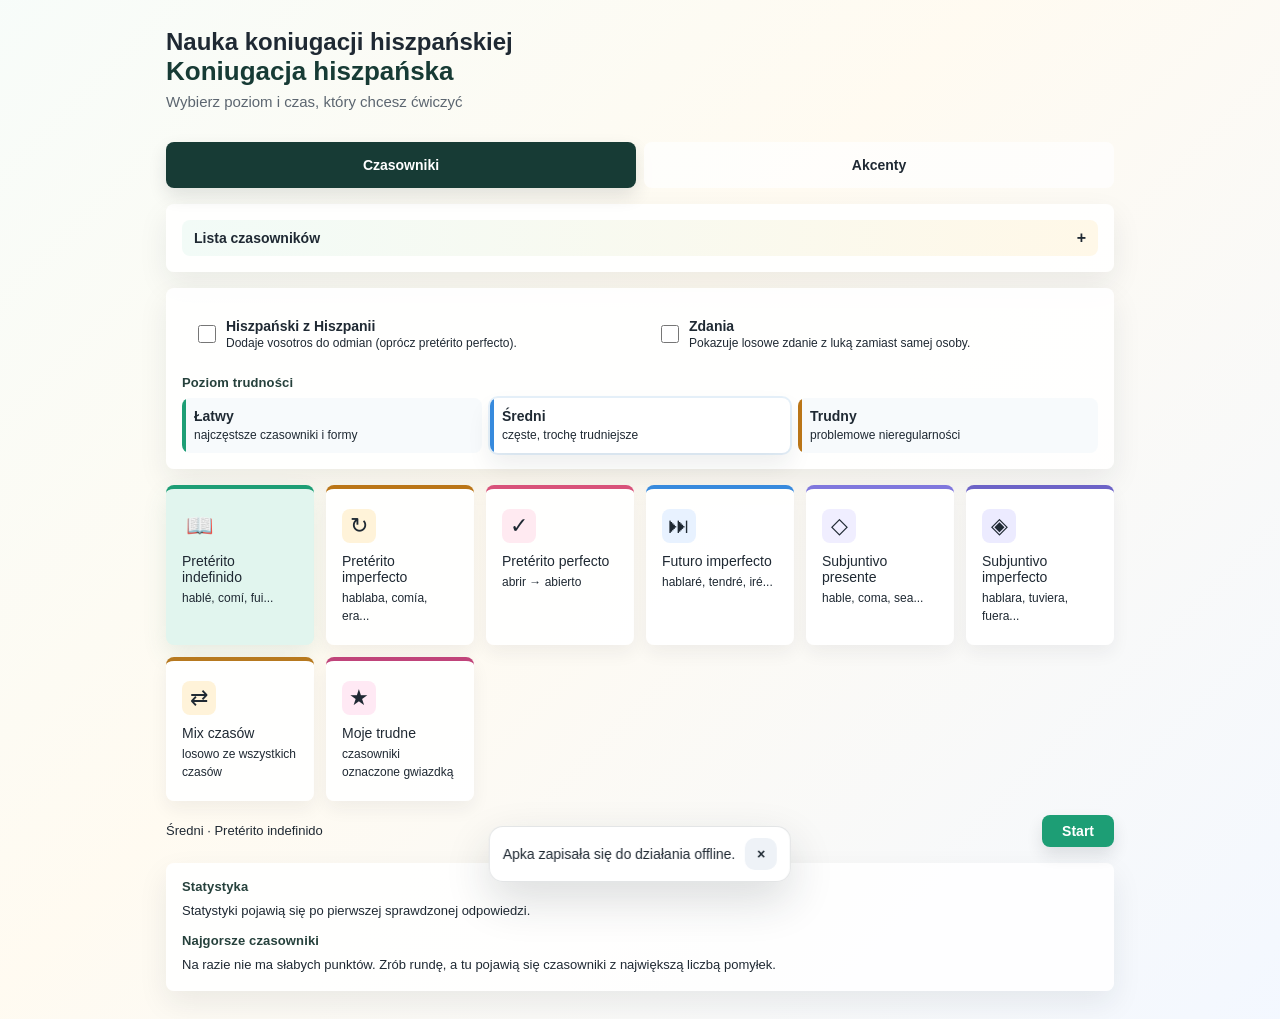
==== commit 895212b0: "Add files via upload" ====
--- a/index.html
+++ b/index.html
@@ -1,149 +1,155 @@
 ﻿<!doctype html>
 <html lang="pl">
-<head>
-<meta charset="UTF-8">
-<meta name="viewport" content="width=device-width, initial-scale=1.0">
-
-<link rel="stylesheet" href="styles.css">
-</head>
+<head>
+<meta charset="UTF-8">
+<meta name="viewport" content="width=device-width, initial-scale=1.0">
+<meta name="theme-color" content="#2563EB">
+<meta name="apple-mobile-web-app-capable" content="yes">
+<meta name="apple-mobile-web-app-title" content="Hiszpański">
+<meta name="apple-mobile-web-app-status-bar-style" content="default">
+<link rel="manifest" href="manifest.json">
+<link rel="icon" href="icons/icon.svg" type="image/svg+xml">
+
+<link rel="stylesheet" href="styles.css">
+</head>
 <body>
 <div id="page-home" class="page active">
-  <h2 class="sr-only">Nauka koniugacji hiszpańskiej</h2>
-  <p class="home-title">Koniugacja hiszpańska</p>
-  <p class="home-sub">Wybierz poziom i czas, który chcesz ćwiczyć</p>
-
-  <div class="home-tabs" role="tablist" aria-label="Tryb nauki">
-    <button class="home-tab active" id="tab-verbs" onclick="showHomeTab('verbs')" type="button">Czasowniki</button>
-    <button class="home-tab" id="tab-accents" onclick="showHomeTab('accents')" type="button">Akcenty</button>
-  </div>
-
-  <div class="home-section active" id="home-verbs">
-  <section class="mode-panel" aria-labelledby="verb-list-title">
-    <button type="button" class="verb-list-toggle" onclick="toggleVerbList()" aria-expanded="false" id="verb-list-toggle">
-      <span id="verb-list-title">Lista czasowników</span>
-      <span id="verb-list-arrow">+</span>
-    </button>
-    <div class="verb-list-panel" id="verb-list-panel"></div>
-  </section>
-
-  <section class="mode-panel" aria-labelledby="difficulty-title">
-    <div class="settings-row">
-      <label class="region-toggle">
-        <input type="checkbox" id="spain-mode-toggle" onchange="setSpainMode(this.checked)">
-        <span>
-          <span class="region-title">Hiszpański z Hiszpanii</span>
-          <span class="region-meta">Dodaje vosotros do odmian (oprócz pretérito perfecto).</span>
-        </span>
-      </label>
-      <label class="region-toggle">
-        <input type="checkbox" id="sentence-mode-toggle" onchange="setSentenceMode(this.checked)">
-        <span>
-          <span class="region-title">Zdania</span>
-          <span class="region-meta">Pokazuje losowe zdanie z luką zamiast samej osoby.</span>
-        </span>
-      </label>
-    </div>
-    <div class="panel-title" id="difficulty-title">Poziom trudności</div>
-    <div class="difficulty-options" id="difficulty-options"></div>
-  </section>
-
-  <div class="tense-select-wrap">
-    <label class="tense-select-label" for="tense-select">Czas</label>
-    <select class="tense-select" id="tense-select" onchange="selectPracticeMode(this.value)">
-      <option value="indefinido">Pretérito indefinido</option>
-      <option value="imperfecto">Pretérito imperfecto</option>
-      <option value="perfecto">Pretérito perfecto</option>
-      <option value="futuro">Futuro imperfecto</option>
-      <option value="subjuntivo">Subjuntivo presente</option>
-      <option value="subjuntivo_imperfecto">Subjuntivo imperfecto</option>
-      <option value="mix">Mix czasów</option>
-      <option value="favorites">Moje trudne</option>
-    </select>
-  </div>
-
-  <div class="tense-grid">
-    <div class="tense-card" data-mode="indefinido" onclick="selectPracticeMode('indefinido')">
-      <div class="tense-icon">📖</div>
-      <div class="tense-label">Pretérito indefinido</div>
-      <div class="tense-desc">hablé, comí, fui...</div>
-    </div>
-    <div class="tense-card" data-mode="imperfecto" onclick="selectPracticeMode('imperfecto')">
-      <div class="tense-icon">↻</div>
-      <div class="tense-label">Pretérito imperfecto</div>
-      <div class="tense-desc">hablaba, comía, era...</div>
-    </div>
-    <div class="tense-card" data-mode="perfecto" onclick="selectPracticeMode('perfecto')">
-      <div class="tense-icon">✓</div>
-      <div class="tense-label">Pretérito perfecto</div>
-      <div class="tense-desc">abrir → abierto</div>
-    </div>
-    <div class="tense-card" data-mode="futuro" onclick="selectPracticeMode('futuro')">
-      <div class="tense-icon">⏭</div>
-      <div class="tense-label">Futuro imperfecto</div>
-      <div class="tense-desc">hablaré, tendré, iré...</div>
-    </div>
-    <div class="tense-card" data-mode="subjuntivo" onclick="selectPracticeMode('subjuntivo')">
-      <div class="tense-icon">◇</div>
-      <div class="tense-label">Subjuntivo presente</div>
-      <div class="tense-desc">hable, coma, sea...</div>
-    </div>
-    <div class="tense-card" data-mode="subjuntivo_imperfecto" onclick="selectPracticeMode('subjuntivo_imperfecto')">
-      <div class="tense-icon">◈</div>
-      <div class="tense-label">Subjuntivo imperfecto</div>
-      <div class="tense-desc">hablara, tuviera, fuera...</div>
-    </div>
-    <div class="tense-card" data-mode="mix" onclick="selectPracticeMode('mix')">
-      <div class="tense-icon">⇄</div>
-      <div class="tense-label">Mix czasów</div>
-      <div class="tense-desc">losowo ze wszystkich czasów</div>
-    </div>
-    <div class="tense-card" data-mode="favorites" onclick="selectPracticeMode('favorites')">
-      <div class="tense-icon">★</div>
-      <div class="tense-label">Moje trudne</div>
-      <div class="tense-desc">czasowniki oznaczone gwiazdką</div>
-    </div>
-  </div>
-  <div class="start-panel">
-    <div class="selection-note" id="selection-note"></div>
-    <button class="btn btn-green" type="button" onclick="startSelectedPractice()">Start</button>
-  </div>
-
-  <section class="stats-panel" aria-labelledby="stats-title">
+  <h2 class="sr-only">Nauka koniugacji hiszpańskiej</h2>
+  <p class="home-title">Koniugacja hiszpańska</p>
+  <p class="home-sub">Wybierz poziom i czas, który chcesz ćwiczyć</p>
+
+  <div class="home-tabs" role="tablist" aria-label="Tryb nauki">
+    <button class="home-tab active" id="tab-verbs" onclick="showHomeTab('verbs')" type="button">Czasowniki</button>
+    <button class="home-tab" id="tab-accents" onclick="showHomeTab('accents')" type="button">Akcenty</button>
+  </div>
+
+  <div class="home-section active" id="home-verbs">
+  <section class="mode-panel" aria-labelledby="verb-list-title">
+    <button type="button" class="verb-list-toggle" onclick="toggleVerbList()" aria-expanded="false" id="verb-list-toggle">
+      <span id="verb-list-title">Lista czasowników</span>
+      <span id="verb-list-arrow">+</span>
+    </button>
+    <div class="verb-list-panel" id="verb-list-panel"></div>
+  </section>
+
+  <section class="mode-panel" aria-labelledby="difficulty-title">
+    <div class="settings-row">
+      <label class="region-toggle">
+        <input type="checkbox" id="spain-mode-toggle" onchange="setSpainMode(this.checked)">
+        <span>
+          <span class="region-title">Hiszpański z Hiszpanii</span>
+          <span class="region-meta">Dodaje vosotros do odmian (oprócz pretérito perfecto).</span>
+        </span>
+      </label>
+      <label class="region-toggle">
+        <input type="checkbox" id="sentence-mode-toggle" onchange="setSentenceMode(this.checked)">
+        <span>
+          <span class="region-title">Zdania</span>
+          <span class="region-meta">Pokazuje losowe zdanie z luką zamiast samej osoby.</span>
+        </span>
+      </label>
+    </div>
+    <div class="panel-title" id="difficulty-title">Poziom trudności</div>
+    <div class="difficulty-options" id="difficulty-options"></div>
+  </section>
+
+  <div class="tense-select-wrap">
+    <label class="tense-select-label" for="tense-select">Czas</label>
+    <select class="tense-select" id="tense-select" onchange="selectPracticeMode(this.value)">
+      <option value="indefinido">Pretérito indefinido</option>
+      <option value="imperfecto">Pretérito imperfecto</option>
+      <option value="perfecto">Pretérito perfecto</option>
+      <option value="futuro">Futuro imperfecto</option>
+      <option value="subjuntivo">Subjuntivo presente</option>
+      <option value="subjuntivo_imperfecto">Subjuntivo imperfecto</option>
+      <option value="mix">Mix czasów</option>
+      <option value="favorites">Moje trudne</option>
+    </select>
+  </div>
+
+  <div class="tense-grid">
+    <div class="tense-card" data-mode="indefinido" onclick="selectPracticeMode('indefinido')">
+      <div class="tense-icon">📖</div>
+      <div class="tense-label">Pretérito indefinido</div>
+      <div class="tense-desc">hablé, comí, fui...</div>
+    </div>
+    <div class="tense-card" data-mode="imperfecto" onclick="selectPracticeMode('imperfecto')">
+      <div class="tense-icon">↻</div>
+      <div class="tense-label">Pretérito imperfecto</div>
+      <div class="tense-desc">hablaba, comía, era...</div>
+    </div>
+    <div class="tense-card" data-mode="perfecto" onclick="selectPracticeMode('perfecto')">
+      <div class="tense-icon">✓</div>
+      <div class="tense-label">Pretérito perfecto</div>
+      <div class="tense-desc">abrir → abierto</div>
+    </div>
+    <div class="tense-card" data-mode="futuro" onclick="selectPracticeMode('futuro')">
+      <div class="tense-icon">⏭</div>
+      <div class="tense-label">Futuro imperfecto</div>
+      <div class="tense-desc">hablaré, tendré, iré...</div>
+    </div>
+    <div class="tense-card" data-mode="subjuntivo" onclick="selectPracticeMode('subjuntivo')">
+      <div class="tense-icon">◇</div>
+      <div class="tense-label">Subjuntivo presente</div>
+      <div class="tense-desc">hable, coma, sea...</div>
+    </div>
+    <div class="tense-card" data-mode="subjuntivo_imperfecto" onclick="selectPracticeMode('subjuntivo_imperfecto')">
+      <div class="tense-icon">◈</div>
+      <div class="tense-label">Subjuntivo imperfecto</div>
+      <div class="tense-desc">hablara, tuviera, fuera...</div>
+    </div>
+    <div class="tense-card" data-mode="mix" onclick="selectPracticeMode('mix')">
+      <div class="tense-icon">⇄</div>
+      <div class="tense-label">Mix czasów</div>
+      <div class="tense-desc">losowo ze wszystkich czasów</div>
+    </div>
+    <div class="tense-card" data-mode="favorites" onclick="selectPracticeMode('favorites')">
+      <div class="tense-icon">★</div>
+      <div class="tense-label">Moje trudne</div>
+      <div class="tense-desc">czasowniki oznaczone gwiazdką</div>
+    </div>
+  </div>
+  <div class="start-panel">
+    <div class="selection-note" id="selection-note"></div>
+    <button class="btn btn-green" type="button" onclick="startSelectedPractice()">Start</button>
+  </div>
+
+  <section class="stats-panel" aria-labelledby="stats-title">
     <div class="panel-title" id="stats-title">Statystyka</div>
     <div id="stats-summary"></div>
-    <div class="panel-title" style="margin-top:12px;">Najgorsze czasowniki</div>
-    <div id="worst-verbs"></div>
-  </section>
-  </div>
-
-  <div class="home-section" id="home-accents">
-  <section class="mode-panel" aria-labelledby="accent-list-title">
-    <button type="button" class="verb-list-toggle" onclick="toggleAccentList()" aria-expanded="false" id="accent-list-toggle">
-      <span id="accent-list-title">Lista słów z akcentami</span>
-      <span id="accent-list-arrow">+</span>
-    </button>
-    <div class="verb-list-panel" id="accent-list-panel"></div>
-  </section>
-
-  <section class="mode-panel" aria-labelledby="accent-difficulty-title">
-    <div class="panel-title" id="accent-difficulty-title">Poziom akcentów</div>
-    <div class="difficulty-options" id="accent-difficulty-options"></div>
-  </section>
-  <div class="accent-start-card">
-    <div class="tense-label">Akcenty</div>
-    <div class="tense-desc">Dostajesz słowo bez akcentu i znaczenie po polsku, wpisujesz poprawną wersję po hiszpańsku.</div>
-    <button class="btn btn-purple" onclick="startAccentQuiz()">Start: Akcenty</button>
-  </div>
-  <section class="stats-panel" aria-labelledby="accent-stats-title">
-    <div class="panel-title" id="accent-stats-title">Akcenty: statystyka</div>
-    <div id="accent-stats-summary"></div>
-    <div class="panel-title" style="margin-top:12px;">Akcenty: najgorsze słowa</div>
-    <div id="accent-worst-words"></div>
-    <div class="panel-title" style="margin-top:12px;">Akcenty: trudne słowa</div>
-    <div id="accent-hard-words"></div>
-  </section>
-  </div>
-</div>
+    <div class="panel-title" style="margin-top:12px;">Najgorsze czasowniki</div>
+    <div id="worst-verbs"></div>
+  </section>
+  </div>
+
+  <div class="home-section" id="home-accents">
+  <section class="mode-panel" aria-labelledby="accent-list-title">
+    <button type="button" class="verb-list-toggle" onclick="toggleAccentList()" aria-expanded="false" id="accent-list-toggle">
+      <span id="accent-list-title">Lista słów z akcentami</span>
+      <span id="accent-list-arrow">+</span>
+    </button>
+    <div class="verb-list-panel" id="accent-list-panel"></div>
+  </section>
+
+  <section class="mode-panel" aria-labelledby="accent-difficulty-title">
+    <div class="panel-title" id="accent-difficulty-title">Poziom akcentów</div>
+    <div class="difficulty-options" id="accent-difficulty-options"></div>
+  </section>
+  <div class="accent-start-card">
+    <div class="tense-label">Akcenty</div>
+    <div class="tense-desc">Dostajesz słowo bez akcentu i znaczenie po polsku, wpisujesz poprawną wersję po hiszpańsku.</div>
+    <button class="btn btn-purple" onclick="startAccentQuiz()">Start: Akcenty</button>
+  </div>
+  <section class="stats-panel" aria-labelledby="accent-stats-title">
+    <div class="panel-title" id="accent-stats-title">Akcenty: statystyka</div>
+    <div id="accent-stats-summary"></div>
+    <div class="panel-title" style="margin-top:12px;">Akcenty: najgorsze słowa</div>
+    <div id="accent-worst-words"></div>
+    <div class="panel-title" style="margin-top:12px;">Akcenty: trudne słowa</div>
+    <div id="accent-hard-words"></div>
+  </section>
+  </div>
+</div>
 
 <div id="page-exercise" class="page">
   <button class="back-btn" onclick="goHome()"><i class="ti ti-arrow-left" aria-hidden="true"></i> Strona główna</button>
@@ -156,6 +162,6 @@
   <div id="exercise-area"></div>
 </div>
 
-<script src="app.js"></script>
+<script src="app.js"></script>
 </body>
 </html>
--- a/styles.css
+++ b/styles.css
@@ -1,32 +1,32 @@
 ﻿* { box-sizing: border-box; margin: 0; padding: 0; }
-body { font-family: Inter, "Segoe UI", "SF Pro Text", "Helvetica Neue", Arial, sans-serif; }
+body { font-family: Inter, "Segoe UI", "SF Pro Text", "Helvetica Neue", Arial, sans-serif; }
 .page { display: none; padding: 1.5rem 0; }
 .page.active { display: block; }
 
 .home-title { font-size: 26px; font-weight: 500; color: var(--color-text-primary); margin-bottom: 6px; }
 .home-sub { font-size: 15px; color: var(--color-text-secondary); margin-bottom: 2rem; }
 
-.tense-grid { display: grid; grid-template-columns: repeat(auto-fit, minmax(140px, 1fr)); gap: 12px; }
-.tense-card { background: var(--color-background-primary); border: 0.5px solid var(--color-border-tertiary); border-radius: var(--border-radius-lg); padding: 1.25rem 1rem; cursor: pointer; transition: border-color 0.15s, background 0.15s; text-align: left; }
-.tense-card:hover { border-color: var(--color-border-primary); background: var(--color-background-secondary); }
-.tense-card.active { border-color: #1D9E75; background: #E1F5EE; box-shadow: 0 10px 24px rgba(56, 120, 110, 0.12); }
-.tense-select-wrap { display: none; margin: 12px 0 10px; }
-.tense-select-label { display: block; margin-bottom: 6px; font-size: 13px; font-weight: 650; color: var(--color-text-primary); }
-.tense-select { width: 100%; min-height: 46px; padding: 10px 12px; border: 0.5px solid var(--color-border-secondary); border-radius: 8px; background: #FFFFFF; color: var(--color-text-primary); font: inherit; font-size: 15px; }
-.tense-icon { font-size: 22px; margin-bottom: 10px; }
-.tense-label { font-size: 14px; font-weight: 500; color: var(--color-text-primary); margin-bottom: 4px; }
-.tense-desc { font-size: 12px; color: var(--color-text-secondary); line-height: 1.5; }
-.start-panel { margin-top: 14px; display: grid; grid-template-columns: 1fr auto; gap: 12px; align-items: center; }
-.selection-note { color: var(--color-text-secondary); font-size: 13px; line-height: 1.45; }
-.settings-row { display: grid; grid-template-columns: repeat(2, minmax(0, 1fr)); gap: 10px; margin-bottom: 12px; }
-.region-toggle { display: flex; align-items: center; gap: 10px; padding: 0.85rem 1rem; border: 0.5px solid var(--color-border-tertiary); border-radius: var(--border-radius-lg); background: var(--color-background-primary); margin-bottom: 12px; cursor: pointer; }
-.settings-row .region-toggle { margin-bottom: 0; }
-.region-toggle input { width: 18px; height: 18px; accent-color: var(--color-accent-primary); }
-.region-title { display: block; font-size: 14px; font-weight: 650; color: var(--color-text-primary); }
-.region-meta { display: block; margin-top: 2px; font-size: 12px; color: var(--color-text-secondary); }
-.sentence-card { margin: 0.85rem 0; padding: 0.95rem 1rem; border: 0.5px solid var(--color-border-tertiary); border-radius: var(--border-radius-md); background: #F7FBFF; color: var(--color-text-primary); font-size: 18px; line-height: 1.5; }
-.sentence-card .blank { display: inline-block; min-width: 72px; border-bottom: 2px solid #7F8EA3; transform: translateY(-2px); }
-.sentence-card small { display: block; margin-top: 6px; color: var(--color-text-secondary); font-size: 12px; line-height: 1.35; }
+.tense-grid { display: grid; grid-template-columns: repeat(auto-fit, minmax(140px, 1fr)); gap: 12px; }
+.tense-card { background: var(--color-background-primary); border: 0.5px solid var(--color-border-tertiary); border-radius: var(--border-radius-lg); padding: 1.25rem 1rem; cursor: pointer; transition: border-color 0.15s, background 0.15s; text-align: left; }
+.tense-card:hover { border-color: var(--color-border-primary); background: var(--color-background-secondary); }
+.tense-card.active { border-color: #1D9E75; background: #E1F5EE; box-shadow: 0 10px 24px rgba(56, 120, 110, 0.12); }
+.tense-select-wrap { display: none; margin: 12px 0 10px; }
+.tense-select-label { display: block; margin-bottom: 6px; font-size: 13px; font-weight: 650; color: var(--color-text-primary); }
+.tense-select { width: 100%; min-height: 46px; padding: 10px 12px; border: 0.5px solid var(--color-border-secondary); border-radius: 8px; background: #FFFFFF; color: var(--color-text-primary); font: inherit; font-size: 15px; }
+.tense-icon { font-size: 22px; margin-bottom: 10px; }
+.tense-label { font-size: 14px; font-weight: 500; color: var(--color-text-primary); margin-bottom: 4px; }
+.tense-desc { font-size: 12px; color: var(--color-text-secondary); line-height: 1.5; }
+.start-panel { margin-top: 14px; display: grid; grid-template-columns: 1fr auto; gap: 12px; align-items: center; }
+.selection-note { color: var(--color-text-secondary); font-size: 13px; line-height: 1.45; }
+.settings-row { display: grid; grid-template-columns: repeat(2, minmax(0, 1fr)); gap: 10px; margin-bottom: 12px; }
+.region-toggle { display: flex; align-items: center; gap: 10px; padding: 0.85rem 1rem; border: 0.5px solid var(--color-border-tertiary); border-radius: var(--border-radius-lg); background: var(--color-background-primary); margin-bottom: 12px; cursor: pointer; }
+.settings-row .region-toggle { margin-bottom: 0; }
+.region-toggle input { width: 18px; height: 18px; accent-color: var(--color-accent-primary); }
+.region-title { display: block; font-size: 14px; font-weight: 650; color: var(--color-text-primary); }
+.region-meta { display: block; margin-top: 2px; font-size: 12px; color: var(--color-text-secondary); }
+.sentence-card { margin: 0.85rem 0; padding: 0.95rem 1rem; border: 0.5px solid var(--color-border-tertiary); border-radius: var(--border-radius-md); background: #F7FBFF; color: var(--color-text-primary); font-size: 18px; line-height: 1.5; }
+.sentence-card .blank { display: inline-block; min-width: 72px; border-bottom: 2px solid #7F8EA3; transform: translateY(-2px); }
+.sentence-card small { display: block; margin-top: 6px; color: var(--color-text-secondary); font-size: 12px; line-height: 1.35; }
 
 .back-btn { display: inline-flex; align-items: center; gap: 6px; font-size: 14px; color: var(--color-text-secondary); background: none; border: none; cursor: pointer; margin-bottom: 1.25rem; padding: 0; }
 .back-btn:hover { color: var(--color-text-primary); }
@@ -38,11 +38,11 @@
 .progress-bar { height: 4px; background: var(--color-border-tertiary); border-radius: 2px; margin-bottom: 1.5rem; }
 .progress-fill { height: 100%; border-radius: 2px; transition: width 0.3s; }
 .pf-indefinido { background: #1D9E75; }
-.pf-futuro { background: #378ADD; }
-.pf-imperfecto { background: #BA7517; }
-.pf-subjuntivo { background: #7F77DD; }
-.pf-subjuntivo_imperfecto { background: #6C63C7; }
-.pf-perfecto { background: #D8527A; }
+.pf-futuro { background: #378ADD; }
+.pf-imperfecto { background: #BA7517; }
+.pf-subjuntivo { background: #7F77DD; }
+.pf-subjuntivo_imperfecto { background: #6C63C7; }
+.pf-perfecto { background: #D8527A; }
 
 .counter { font-size: 13px; color: var(--color-text-secondary); margin-bottom: 1rem; }
 .card { background: var(--color-background-primary); border: 0.5px solid var(--color-border-tertiary); border-radius: var(--border-radius-lg); padding: 1.5rem; margin-bottom: 1rem; }
@@ -71,54 +71,54 @@
 .btn-purple:hover { background: #534AB7; border-color: #534AB7; }
 .translation-box { margin-top: 1rem; padding: 0.9rem 1rem; background: var(--color-background-secondary); border-radius: var(--border-radius-md); border: 0.5px solid var(--color-border-tertiary); font-size: 14px; color: var(--color-text-secondary); display: none; }
 .translation-box strong { color: var(--color-text-primary); font-weight: 500; }
-.example-line { margin-top: 0.6rem; padding-top: 0.6rem; border-top: 0.5px solid var(--color-border-tertiary); color: var(--color-text-primary); line-height: 1.45; }
-.example-line span { color: var(--color-text-secondary); }
-.verb-head { display: flex; align-items: flex-start; justify-content: space-between; gap: 12px; margin-bottom: 1.25rem; }
-.verb-head .verb-name { margin-bottom: 0; }
-.fav-btn { width: 36px; height: 36px; border-radius: 8px; border: 0.5px solid var(--color-border-secondary); background: var(--color-background-secondary); color: #9AA3AD; cursor: pointer; font-size: 20px; line-height: 1; }
-.fav-btn.active { color: #B7791F; background: #FFF3D9; border-color: #E0B35B; }
-.conj-table-wrap { margin-top: 0.75rem; display: none; }
-.conj-table-wrap.open { display: block; }
-.conj-table { width: 100%; border-collapse: collapse; overflow: hidden; border-radius: 8px; font-size: 13px; }
-.conj-table th, .conj-table td { text-align: left; padding: 8px 10px; border-bottom: 0.5px solid var(--color-border-tertiary); }
-.conj-table th { color: var(--color-text-secondary); font-weight: 600; background: rgba(255,255,255,0.55); }
-.conj-table tr:last-child th, .conj-table tr:last-child td { border-bottom: none; }
-.score-card { text-align: center; padding: 2.5rem 1.5rem; }
+.example-line { margin-top: 0.6rem; padding-top: 0.6rem; border-top: 0.5px solid var(--color-border-tertiary); color: var(--color-text-primary); line-height: 1.45; }
+.example-line span { color: var(--color-text-secondary); }
+.verb-head { display: flex; align-items: flex-start; justify-content: space-between; gap: 12px; margin-bottom: 1.25rem; }
+.verb-head .verb-name { margin-bottom: 0; }
+.fav-btn { width: 36px; height: 36px; border-radius: 8px; border: 0.5px solid var(--color-border-secondary); background: var(--color-background-secondary); color: #9AA3AD; cursor: pointer; font-size: 20px; line-height: 1; }
+.fav-btn.active { color: #B7791F; background: #FFF3D9; border-color: #E0B35B; }
+.conj-table-wrap { margin-top: 0.75rem; display: none; }
+.conj-table-wrap.open { display: block; }
+.conj-table { width: 100%; border-collapse: collapse; overflow: hidden; border-radius: 8px; font-size: 13px; }
+.conj-table th, .conj-table td { text-align: left; padding: 8px 10px; border-bottom: 0.5px solid var(--color-border-tertiary); }
+.conj-table th { color: var(--color-text-secondary); font-weight: 600; background: rgba(255,255,255,0.55); }
+.conj-table tr:last-child th, .conj-table tr:last-child td { border-bottom: none; }
+.score-card { text-align: center; padding: 2.5rem 1.5rem; }
 .score-num { font-size: 48px; font-weight: 500; }
 .score-label { font-size: 16px; color: var(--color-text-secondary); margin: 0.5rem 0 1.5rem; }
 .score-green { color: #1D9E75; }
 .score-blue { color: #378ADD; }
-.score-amber { color: #BA7517; }
-.score-purple { color: #7F77DD; }
-.score-indigo { color: #6C63C7; }
-.score-pink { color: #D8527A; }
+.score-amber { color: #BA7517; }
+.score-purple { color: #7F77DD; }
+.score-indigo { color: #6C63C7; }
+.score-pink { color: #D8527A; }
 
-.mode-panel { background: var(--color-background-primary); border: 0.5px solid var(--color-border-tertiary); border-radius: var(--border-radius-lg); padding: 1rem; margin-bottom: 1rem; }
-.panel-title { font-size: 13px; font-weight: 600; color: var(--color-text-primary); margin-bottom: 8px; }
-.verb-list-toggle { width: 100%; display: flex; align-items: center; justify-content: space-between; gap: 10px; border: 0.5px solid var(--color-border-secondary); background: var(--color-background-secondary); color: var(--color-text-primary); border-radius: var(--border-radius-md); padding: 10px 12px; cursor: pointer; font-size: 14px; font-weight: 600; }
-.verb-list-toggle:hover { border-color: var(--color-border-primary); }
-.verb-list-toggle span:last-child { color: var(--color-text-secondary); font-size: 16px; line-height: 1; }
-.verb-list-panel { display: none; margin-top: 10px; }
-.verb-list-panel.open { display: block; }
-.verb-list-level { margin-top: 10px; }
-.verb-list-level:first-child { margin-top: 0; }
-.verb-list-title { font-size: 12px; font-weight: 600; color: var(--color-text-secondary); margin-bottom: 6px; }
-.verb-chip-list { display: flex; flex-wrap: wrap; gap: 6px; }
-.verb-chip { padding: 5px 8px; border-radius: var(--border-radius-md); border: 0.5px solid var(--color-border-tertiary); background: var(--color-background-secondary); color: var(--color-text-primary); font-size: 13px; cursor: pointer; font-family: inherit; }
-.verb-chip.suspended { background: #FCEBEB !important; border-color: #E24B4A !important; color: #B42318 !important; text-decoration: line-through; text-decoration-thickness: 2px; opacity: 0.9; }
-.difficulty-options { display: grid; grid-template-columns: repeat(auto-fit, minmax(150px, 1fr)); gap: 8px; }
-.difficulty-option { border: 0.5px solid var(--color-border-secondary); background: var(--color-background-secondary); color: var(--color-text-primary); border-radius: var(--border-radius-md); padding: 10px 12px; text-align: left; cursor: pointer; transition: border-color 0.15s, background 0.15s, box-shadow 0.15s; }
+.mode-panel { background: var(--color-background-primary); border: 0.5px solid var(--color-border-tertiary); border-radius: var(--border-radius-lg); padding: 1rem; margin-bottom: 1rem; }
+.panel-title { font-size: 13px; font-weight: 600; color: var(--color-text-primary); margin-bottom: 8px; }
+.verb-list-toggle { width: 100%; display: flex; align-items: center; justify-content: space-between; gap: 10px; border: 0.5px solid var(--color-border-secondary); background: var(--color-background-secondary); color: var(--color-text-primary); border-radius: var(--border-radius-md); padding: 10px 12px; cursor: pointer; font-size: 14px; font-weight: 600; }
+.verb-list-toggle:hover { border-color: var(--color-border-primary); }
+.verb-list-toggle span:last-child { color: var(--color-text-secondary); font-size: 16px; line-height: 1; }
+.verb-list-panel { display: none; margin-top: 10px; }
+.verb-list-panel.open { display: block; }
+.verb-list-level { margin-top: 10px; }
+.verb-list-level:first-child { margin-top: 0; }
+.verb-list-title { font-size: 12px; font-weight: 600; color: var(--color-text-secondary); margin-bottom: 6px; }
+.verb-chip-list { display: flex; flex-wrap: wrap; gap: 6px; }
+.verb-chip { padding: 5px 8px; border-radius: var(--border-radius-md); border: 0.5px solid var(--color-border-tertiary); background: var(--color-background-secondary); color: var(--color-text-primary); font-size: 13px; cursor: pointer; font-family: inherit; }
+.verb-chip.suspended { background: #FCEBEB !important; border-color: #E24B4A !important; color: #B42318 !important; text-decoration: line-through; text-decoration-thickness: 2px; opacity: 0.9; }
+.difficulty-options { display: grid; grid-template-columns: repeat(auto-fit, minmax(150px, 1fr)); gap: 8px; }
+.difficulty-option { border: 0.5px solid var(--color-border-secondary); background: var(--color-background-secondary); color: var(--color-text-primary); border-radius: var(--border-radius-md); padding: 10px 12px; text-align: left; cursor: pointer; transition: border-color 0.15s, background 0.15s, box-shadow 0.15s; }
 .difficulty-option:hover { border-color: var(--color-border-primary); }
 .difficulty-option.active { border-color: #1D9E75; background: #E1F5EE; box-shadow: 0 0 0 2px rgba(29,158,117,0.12); }
 .difficulty-name { display: block; font-size: 14px; font-weight: 600; margin-bottom: 3px; }
-.difficulty-meta { display: block; font-size: 12px; color: var(--color-text-secondary); line-height: 1.35; }
-.home-tabs { display: grid; grid-template-columns: 1fr 1fr; gap: 8px; margin-bottom: 1rem; }
-.home-tab { min-height: 46px; border: 0.5px solid var(--color-border-secondary); background: rgba(255,255,255,0.72); color: var(--color-text-primary); border-radius: 8px; cursor: pointer; font-size: 14px; font-weight: 700; }
-.home-tab.active { background: #173B35; color: #fff; border-color: #173B35; box-shadow: 0 8px 18px rgba(31,41,51,0.12); }
-.home-section { display: none; }
-.home-section.active { display: block; }
-.accent-start-card { background: linear-gradient(90deg, #FFEAF1, #F2F7FF); border: 0.5px solid rgba(192,68,122,0.18); border-radius: 8px; padding: 1rem; margin-bottom: 1rem; }
-.accent-start-card .btn { margin-top: 10px; }
+.difficulty-meta { display: block; font-size: 12px; color: var(--color-text-secondary); line-height: 1.35; }
+.home-tabs { display: grid; grid-template-columns: 1fr 1fr; gap: 8px; margin-bottom: 1rem; }
+.home-tab { min-height: 46px; border: 0.5px solid var(--color-border-secondary); background: rgba(255,255,255,0.72); color: var(--color-text-primary); border-radius: 8px; cursor: pointer; font-size: 14px; font-weight: 700; }
+.home-tab.active { background: #173B35; color: #fff; border-color: #173B35; box-shadow: 0 8px 18px rgba(31,41,51,0.12); }
+.home-section { display: none; }
+.home-section.active { display: block; }
+.accent-start-card { background: linear-gradient(90deg, #FFEAF1, #F2F7FF); border: 0.5px solid rgba(192,68,122,0.18); border-radius: 8px; padding: 1rem; margin-bottom: 1rem; }
+.accent-start-card .btn { margin-top: 10px; }
 .stats-panel { background: var(--color-background-primary); border: 0.5px solid var(--color-border-tertiary); border-radius: var(--border-radius-lg); padding: 1rem; margin-top: 1rem; }
 .stats-grid { display: grid; grid-template-columns: repeat(auto-fit, minmax(110px, 1fr)); gap: 8px; margin-bottom: 1rem; }
 .stat-box { background: var(--color-background-secondary); border: 0.5px solid var(--color-border-tertiary); border-radius: var(--border-radius-md); padding: 10px; }
@@ -128,493 +128,557 @@
 .worst-item { display: grid; grid-template-columns: 1fr auto; align-items: center; gap: 10px; background: var(--color-background-secondary); border: 0.5px solid var(--color-border-tertiary); border-radius: var(--border-radius-md); padding: 9px 10px; }
 .worst-name { font-size: 14px; font-weight: 500; color: var(--color-text-primary); }
 .worst-meta { font-size: 12px; color: var(--color-text-secondary); margin-top: 2px; }
-.muted-note { font-size: 13px; color: var(--color-text-secondary); line-height: 1.45; }
-.session-note { font-size: 13px; color: var(--color-text-secondary); margin-top: -0.5rem; margin-bottom: 1rem; }
-.verb-name small { display: block; margin-top: 4px; font-size: 13px; color: var(--color-text-secondary); font-weight: 400; }
-
-body {
-  --ui-ink: var(--color-text-primary, #1F2933);
-  --ui-muted: var(--color-text-secondary, #667085);
-  --ui-line: var(--color-border-tertiary, #D8E0E7);
-  --ui-card: rgba(255,255,255,0.92);
-  --ui-soft: rgba(247,250,252,0.92);
-  min-height: 100vh;
-  background:
-    linear-gradient(135deg, rgba(247,252,249,0.95) 0%, rgba(255,250,239,0.88) 43%, rgba(242,247,255,0.9) 100%);
-  color: var(--ui-ink);
-}
-.page { max-width: 980px; margin: 0 auto; padding: 1.75rem 1rem; }
-.home-title { color: #173B35; font-weight: 700; letter-spacing: 0; }
-.home-sub { color: #5C6670; }
-.mode-panel, .stats-panel, .card {
-  background: var(--ui-card);
-  border-color: rgba(31,41,51,0.11);
-  border-radius: 8px;
-  box-shadow: 0 12px 30px rgba(31,41,51,0.08);
-}
-.panel-title { color: #26413C; letter-spacing: 0.01em; }
-.verb-list-toggle, .difficulty-option, .stat-box, .worst-item, .translation-box {
-  background: var(--ui-soft);
-  border-color: rgba(31,41,51,0.12);
-  border-radius: 8px;
-}
-.verb-list-toggle {
-  background: linear-gradient(90deg, #F2FBF7, #FFF8E8);
-}
-.verb-list-toggle:hover, .difficulty-option:hover, .tense-card:hover {
-  transform: translateY(-1px);
-  box-shadow: 0 10px 22px rgba(31,41,51,0.09);
-}
-.verb-chip {
-  border-radius: 999px;
-  background: #F7FAFC;
-  border-color: rgba(31,41,51,0.1);
-}
-.verb-list-level:nth-child(1) .verb-chip { background: #EAF8F1; color: #0B5F4A; }
-.verb-list-level:nth-child(2) .verb-chip { background: #EEF4FF; color: #244B8F; }
-.verb-list-level:nth-child(3) .verb-chip { background: #FFF3D9; color: #7A4A08; }
-.difficulty-option { position: relative; overflow: hidden; }
-.difficulty-option::before {
-  content: "";
-  position: absolute;
-  inset: 0 auto 0 0;
-  width: 4px;
-  background: #1D9E75;
-}
-.difficulty-option:nth-child(2)::before { background: #378ADD; }
-.difficulty-option:nth-child(3)::before { background: #BA7517; }
-.difficulty-option.active {
-  background: #FFFFFF;
-  box-shadow: 0 0 0 2px rgba(29,158,117,0.12), 0 12px 24px rgba(31,41,51,0.08);
-}
-.difficulty-option:nth-child(2).active { border-color: #378ADD; box-shadow: 0 0 0 2px rgba(55,138,221,0.12), 0 12px 24px rgba(31,41,51,0.08); }
-.difficulty-option:nth-child(3).active { border-color: #BA7517; box-shadow: 0 0 0 2px rgba(186,117,23,0.13), 0 12px 24px rgba(31,41,51,0.08); }
-.tense-card {
-  background: var(--ui-card);
-  border-color: rgba(31,41,51,0.1);
-  border-radius: 8px;
-  box-shadow: 0 8px 18px rgba(31,41,51,0.06);
-  transition: transform 0.15s, box-shadow 0.15s, border-color 0.15s, background 0.15s;
-}
-.tense-card:nth-child(1) { border-top: 4px solid #1D9E75; }
-.tense-card:nth-child(2) { border-top: 4px solid #BA7517; }
-.tense-card:nth-child(3) { border-top: 4px solid #D8527A; }
-.tense-card:nth-child(4) { border-top: 4px solid #378ADD; }
-.tense-card:nth-child(5) { border-top: 4px solid #7F77DD; }
-.tense-card:nth-child(6) { border-top: 4px solid #6C63C7; }
-.tense-card:nth-child(7) { border-top: 4px solid #B7791F; }
-.tense-card:nth-child(8) { border-top: 4px solid #C0447A; }
-.tense-icon {
-  width: 34px;
-  height: 34px;
-  display: inline-flex;
-  align-items: center;
-  justify-content: center;
-  border-radius: 8px;
-  background: #F3F7FA;
-}
-.tense-card:nth-child(1) .tense-icon { background: #E1F5EE; }
-.tense-card:nth-child(2) .tense-icon { background: #FFF3D9; }
-.tense-card:nth-child(3) .tense-icon { background: #FFEAF1; }
-.tense-card:nth-child(4) .tense-icon { background: #E8F2FF; }
-.tense-card:nth-child(5) .tense-icon { background: #F0EEFF; }
-.tense-card:nth-child(6) .tense-icon { background: #ECEBFF; }
-.tense-card:nth-child(7) .tense-icon { background: #FFF3D9; }
-.tense-card:nth-child(8) .tense-icon { background: #FFE9F4; }
-.progress-bar { height: 7px; background: rgba(31,41,51,0.09); }
-.inp { background: #FFFFFF; border-color: rgba(31,41,51,0.16); border-radius: 8px; }
-.btn { border-radius: 8px; font-weight: 600; }
-.btn-green, .btn-blue, .btn-amber, .btn-purple { box-shadow: 0 8px 16px rgba(31,41,51,0.12); }
-.score-card { background: #FFFFFF; }
-body.mobile-ui {
-  background: linear-gradient(180deg, #F7FCF9 0%, #FFF8E8 54%, #F2F7FF 100%);
-  -webkit-text-size-adjust: 100%;
-}
-body.mobile-ui .page {
-  width: 100%;
-  max-width: 520px;
-  padding: 1rem 0.85rem 1.35rem;
-}
-body.mobile-ui .home-title {
-  font-size: 24px;
-  line-height: 1.15;
-}
-body.mobile-ui .home-sub {
-  font-size: 14px;
-  margin-bottom: 1rem;
-}
-body.mobile-ui .mode-panel,
-body.mobile-ui .stats-panel,
-body.mobile-ui .card {
-  padding: 0.9rem;
-  border-radius: 8px;
-  box-shadow: 0 8px 18px rgba(31,41,51,0.07);
-}
-body.mobile-ui .tense-grid,
-body.mobile-ui .home-tabs,
-body.mobile-ui .settings-row,
-body.mobile-ui .stats-grid {
-  grid-template-columns: 1fr;
-}
-body.mobile-ui .tense-grid {
-  grid-template-columns: repeat(2, minmax(0, 1fr));
-  gap: 9px;
-}
-body.mobile-ui .difficulty-options {
-  grid-template-columns: 1fr;
-}
-body.mobile-ui .start-panel {
-  grid-template-columns: 1fr;
-}
-body.mobile-ui .tense-select-wrap {
-  display: block;
-}
-body.mobile-ui .start-panel .btn {
-  width: 100%;
-}
-body.mobile-ui .tense-card,
-body.mobile-ui .difficulty-option,
-body.mobile-ui .home-tab,
-body.mobile-ui .verb-list-toggle {
-  min-height: 58px;
-  padding: 0.95rem;
-}
-body.mobile-ui .accent-start-card {
-  padding: 0.95rem;
-}
-body.mobile-ui .accent-start-card .btn {
-  width: 100%;
-}
-body.mobile-ui .tense-card {
-  display: block;
-  min-height: 104px;
-  padding: 0.8rem;
-}
-body.mobile-ui .tense-icon {
-  margin-bottom: 7px;
-}
-body.mobile-ui .tense-label {
-  font-size: 14px;
-  line-height: 1.2;
-  margin-bottom: 2px;
-}
-body.mobile-ui .tense-desc {
-  font-size: 11px;
-  line-height: 1.25;
-}
-body.mobile-ui .verb-chip-list {
-  gap: 7px;
-}
-body.mobile-ui .verb-chip {
-  font-size: 14px;
-  padding: 7px 10px;
-}
-body.mobile-ui .back-btn {
-  min-height: 44px;
-  margin-bottom: 0.75rem;
-}
-body.mobile-ui .ex-header {
-  margin-bottom: 0.9rem;
-}
-body.mobile-ui .ex-title {
-  font-size: 19px;
-}
-body.mobile-ui .progress-bar {
-  margin-bottom: 1rem;
-}
-body.mobile-ui .counter {
-  margin-bottom: 0.75rem;
-}
-body.mobile-ui .verb-head {
-  align-items: center;
-  margin-bottom: 1rem;
-}
-body.mobile-ui .verb-name {
-  font-size: 28px;
-  line-height: 1.12;
-}
-body.mobile-ui .verb-name small {
-  font-size: 13px;
-  line-height: 1.35;
-}
-body.mobile-ui .fav-btn {
-  width: 46px;
-  height: 46px;
-  flex: 0 0 46px;
-  font-size: 23px;
-}
-body.mobile-ui .session-note {
-  font-size: 12px;
-  margin-top: -0.3rem;
-  margin-bottom: 0.85rem;
-}
-body.mobile-ui .pronoun-row {
-  display: grid;
-  grid-template-columns: 1fr;
-  gap: 8px;
-}
-body.mobile-ui .pronoun {
-  min-width: 0;
-  font-size: 17px;
-  font-weight: 700;
-  color: var(--color-text-primary);
-}
-body.mobile-ui .inp {
-  width: 100%;
-  min-height: 48px;
-  font-size: 17px;
-  padding: 11px 12px;
-}
-body.mobile-ui .hint {
-  min-width: 0;
-  min-height: 20px;
-  font-size: 14px;
-}
-body.mobile-ui .translation-box {
-  font-size: 14px;
-  line-height: 1.45;
-}
-body.mobile-ui .actions {
-  position: sticky;
-  bottom: 0;
-  z-index: 5;
-  display: grid;
-  grid-template-columns: 1fr 1fr;
-  gap: 8px;
-  margin: 1rem -0.9rem -0.9rem;
-  padding: 0.75rem 0.9rem;
-  background: rgba(255,255,255,0.94);
-  border-top: 0.5px solid rgba(31,41,51,0.1);
-  backdrop-filter: blur(8px);
-}
-body.mobile-ui .btn {
-  min-height: 46px;
-  padding: 10px 12px;
-  font-size: 15px;
-}
-body.mobile-ui .conj-table {
-  font-size: 14px;
-}
-body.mobile-ui .conj-table th,
-body.mobile-ui .conj-table td {
-  padding: 9px 8px;
-}
-body.mobile-ui .worst-item {
-  grid-template-columns: 1fr;
-}
-body.mobile-ui .score-card {
-  padding: 2rem 1rem;
-}
-body.mobile-ui .score-num {
-  font-size: 44px;
-}
-
-@media (max-width: 640px) {
-  body {
-    background: linear-gradient(180deg, #F7FCF9 0%, #FFF8E8 54%, #F2F7FF 100%);
-    -webkit-text-size-adjust: 100%;
-  }
-  .page {
-    width: 100%;
-    padding: 1rem 0.85rem 1.35rem;
-  }
-  .home-title {
-    font-size: 24px;
-    line-height: 1.15;
-  }
-  .home-sub {
-    font-size: 14px;
-    margin-bottom: 1rem;
-  }
-  .mode-panel, .stats-panel, .card {
-    padding: 0.9rem;
-    border-radius: 8px;
-    box-shadow: 0 8px 18px rgba(31,41,51,0.07);
-  }
-  .difficulty-options,
-  .home-tabs,
-  .settings-row,
-  .stats-grid {
-    grid-template-columns: 1fr;
-  }
-  .tense-grid {
-    grid-template-columns: repeat(2, minmax(0, 1fr));
-    gap: 9px;
-  }
-  .start-panel {
-    grid-template-columns: 1fr;
-  }
-  .tense-select-wrap {
-    display: block;
-  }
-  .start-panel .btn {
-    width: 100%;
-  }
-  .tense-card,
-  .difficulty-option,
-  .verb-list-toggle {
-    min-height: 58px;
-    padding: 0.95rem;
-  }
-  .tense-card {
-    display: block;
-    min-height: 104px;
-    padding: 0.8rem;
-  }
-  .tense-icon {
-    margin-bottom: 7px;
-  }
-  .tense-label {
-    font-size: 14px;
-    line-height: 1.2;
-    margin-bottom: 2px;
-  }
-  .tense-desc {
-    font-size: 11px;
-    line-height: 1.25;
-  }
-  .verb-chip-list {
-    gap: 7px;
-  }
-  .verb-chip {
-    font-size: 14px;
-    padding: 7px 10px;
-  }
-  .back-btn {
-    min-height: 44px;
-    margin-bottom: 0.75rem;
-  }
-  .ex-header {
-    margin-bottom: 0.9rem;
-  }
-  .ex-title {
-    font-size: 19px;
-  }
-  .progress-bar {
-    margin-bottom: 1rem;
-  }
-  .counter {
-    margin-bottom: 0.75rem;
-  }
-  .verb-head {
-    align-items: center;
-    margin-bottom: 1rem;
-  }
-  .verb-name {
-    font-size: 28px;
-    line-height: 1.12;
-  }
-  .verb-name small {
-    font-size: 13px;
-    line-height: 1.35;
-  }
-  .fav-btn {
-    width: 46px;
-    height: 46px;
-    flex: 0 0 46px;
-    font-size: 23px;
-  }
-  .session-note {
-    font-size: 12px;
-    margin-top: -0.3rem;
-    margin-bottom: 0.85rem;
-  }
-  .pronoun-row {
-    display: grid;
-    grid-template-columns: 1fr;
-    gap: 8px;
-  }
-  .pronoun {
-    min-width: 0;
-    font-size: 17px;
-    font-weight: 700;
-    color: var(--color-text-primary);
-  }
-  .inp {
-    width: 100%;
-    min-height: 48px;
-    font-size: 17px;
-    padding: 11px 12px;
-  }
-  .hint {
-    min-width: 0;
-    min-height: 20px;
-    font-size: 14px;
-  }
-  .translation-box {
-    font-size: 14px;
-    line-height: 1.45;
-  }
-  .actions {
-    position: sticky;
-    bottom: 0;
-    z-index: 5;
-    display: grid;
-    grid-template-columns: 1fr 1fr;
-    gap: 8px;
-    margin: 1rem -0.9rem -0.9rem;
-    padding: 0.75rem 0.9rem;
-    background: rgba(255,255,255,0.94);
-    border-top: 0.5px solid rgba(31,41,51,0.1);
-    backdrop-filter: blur(8px);
-  }
-  .btn {
-    min-height: 46px;
-    padding: 10px 12px;
-    font-size: 15px;
-  }
-  .accent-start-card .btn {
-    width: 100%;
-  }
-  .conj-table {
-    font-size: 14px;
-  }
-  .conj-table th,
-  .conj-table td {
-    padding: 9px 8px;
-  }
-  .worst-item {
-    grid-template-columns: 1fr;
-  }
-  .score-card {
-    padding: 2rem 1rem;
-  }
-  .score-num {
-    font-size: 44px;
-  }
-}
-
-@media (max-width: 380px) {
-  .page {
-    padding-left: 0.65rem;
-    padding-right: 0.65rem;
-  }
-  .home-title {
-    font-size: 22px;
-  }
-  .verb-name {
-    font-size: 25px;
-  }
-  .actions {
-    grid-template-columns: 1fr;
-  }
-  .btn {
-    width: 100%;
-  }
-}
-body.mobile-ui.narrow-ui .page {
-  padding-left: 0.65rem;
-  padding-right: 0.65rem;
-}
-body.mobile-ui.narrow-ui .home-title {
-  font-size: 22px;
-}
-body.mobile-ui.narrow-ui .verb-name {
-  font-size: 25px;
-}
-body.mobile-ui.narrow-ui .actions {
-  grid-template-columns: 1fr;
-}
-body.mobile-ui.narrow-ui .btn {
-  width: 100%;
-}+.muted-note { font-size: 13px; color: var(--color-text-secondary); line-height: 1.45; }
+.session-note { font-size: 13px; color: var(--color-text-secondary); margin-top: -0.5rem; margin-bottom: 1rem; }
+.verb-name small { display: block; margin-top: 4px; font-size: 13px; color: var(--color-text-secondary); font-weight: 400; }
+
+body {
+  --ui-ink: var(--color-text-primary, #1F2933);
+  --ui-muted: var(--color-text-secondary, #667085);
+  --ui-line: var(--color-border-tertiary, #D8E0E7);
+  --ui-card: rgba(255,255,255,0.92);
+  --ui-soft: rgba(247,250,252,0.92);
+  min-height: 100vh;
+  background:
+    linear-gradient(135deg, rgba(247,252,249,0.95) 0%, rgba(255,250,239,0.88) 43%, rgba(242,247,255,0.9) 100%);
+  color: var(--ui-ink);
+}
+.page { max-width: 980px; margin: 0 auto; padding: 1.75rem 1rem; }
+.home-title { color: #173B35; font-weight: 700; letter-spacing: 0; }
+.home-sub { color: #5C6670; }
+.mode-panel, .stats-panel, .card {
+  background: var(--ui-card);
+  border-color: rgba(31,41,51,0.11);
+  border-radius: 8px;
+  box-shadow: 0 12px 30px rgba(31,41,51,0.08);
+}
+.panel-title { color: #26413C; letter-spacing: 0.01em; }
+.verb-list-toggle, .difficulty-option, .stat-box, .worst-item, .translation-box {
+  background: var(--ui-soft);
+  border-color: rgba(31,41,51,0.12);
+  border-radius: 8px;
+}
+.verb-list-toggle {
+  background: linear-gradient(90deg, #F2FBF7, #FFF8E8);
+}
+.verb-list-toggle:hover, .difficulty-option:hover, .tense-card:hover {
+  transform: translateY(-1px);
+  box-shadow: 0 10px 22px rgba(31,41,51,0.09);
+}
+.verb-chip {
+  border-radius: 999px;
+  background: #F7FAFC;
+  border-color: rgba(31,41,51,0.1);
+}
+.verb-list-level:nth-child(1) .verb-chip { background: #EAF8F1; color: #0B5F4A; }
+.verb-list-level:nth-child(2) .verb-chip { background: #EEF4FF; color: #244B8F; }
+.verb-list-level:nth-child(3) .verb-chip { background: #FFF3D9; color: #7A4A08; }
+.difficulty-option { position: relative; overflow: hidden; }
+.difficulty-option::before {
+  content: "";
+  position: absolute;
+  inset: 0 auto 0 0;
+  width: 4px;
+  background: #1D9E75;
+}
+.difficulty-option:nth-child(2)::before { background: #378ADD; }
+.difficulty-option:nth-child(3)::before { background: #BA7517; }
+.difficulty-option.active {
+  background: #FFFFFF;
+  box-shadow: 0 0 0 2px rgba(29,158,117,0.12), 0 12px 24px rgba(31,41,51,0.08);
+}
+.difficulty-option:nth-child(2).active { border-color: #378ADD; box-shadow: 0 0 0 2px rgba(55,138,221,0.12), 0 12px 24px rgba(31,41,51,0.08); }
+.difficulty-option:nth-child(3).active { border-color: #BA7517; box-shadow: 0 0 0 2px rgba(186,117,23,0.13), 0 12px 24px rgba(31,41,51,0.08); }
+.tense-card {
+  background: var(--ui-card);
+  border-color: rgba(31,41,51,0.1);
+  border-radius: 8px;
+  box-shadow: 0 8px 18px rgba(31,41,51,0.06);
+  transition: transform 0.15s, box-shadow 0.15s, border-color 0.15s, background 0.15s;
+}
+.tense-card:nth-child(1) { border-top: 4px solid #1D9E75; }
+.tense-card:nth-child(2) { border-top: 4px solid #BA7517; }
+.tense-card:nth-child(3) { border-top: 4px solid #D8527A; }
+.tense-card:nth-child(4) { border-top: 4px solid #378ADD; }
+.tense-card:nth-child(5) { border-top: 4px solid #7F77DD; }
+.tense-card:nth-child(6) { border-top: 4px solid #6C63C7; }
+.tense-card:nth-child(7) { border-top: 4px solid #B7791F; }
+.tense-card:nth-child(8) { border-top: 4px solid #C0447A; }
+.tense-icon {
+  width: 34px;
+  height: 34px;
+  display: inline-flex;
+  align-items: center;
+  justify-content: center;
+  border-radius: 8px;
+  background: #F3F7FA;
+}
+.tense-card:nth-child(1) .tense-icon { background: #E1F5EE; }
+.tense-card:nth-child(2) .tense-icon { background: #FFF3D9; }
+.tense-card:nth-child(3) .tense-icon { background: #FFEAF1; }
+.tense-card:nth-child(4) .tense-icon { background: #E8F2FF; }
+.tense-card:nth-child(5) .tense-icon { background: #F0EEFF; }
+.tense-card:nth-child(6) .tense-icon { background: #ECEBFF; }
+.tense-card:nth-child(7) .tense-icon { background: #FFF3D9; }
+.tense-card:nth-child(8) .tense-icon { background: #FFE9F4; }
+.progress-bar { height: 7px; background: rgba(31,41,51,0.09); }
+.inp { background: #FFFFFF; border-color: rgba(31,41,51,0.16); border-radius: 8px; }
+.btn { border-radius: 8px; font-weight: 600; }
+.btn-green, .btn-blue, .btn-amber, .btn-purple { box-shadow: 0 8px 16px rgba(31,41,51,0.12); }
+.score-card { background: #FFFFFF; }
+body.mobile-ui {
+  background: linear-gradient(180deg, #F7FCF9 0%, #FFF8E8 54%, #F2F7FF 100%);
+  -webkit-text-size-adjust: 100%;
+}
+body.mobile-ui .page {
+  width: 100%;
+  max-width: 520px;
+  padding: 1rem 0.85rem 1.35rem;
+}
+body.mobile-ui .home-title {
+  font-size: 24px;
+  line-height: 1.15;
+}
+body.mobile-ui .home-sub {
+  font-size: 14px;
+  margin-bottom: 1rem;
+}
+body.mobile-ui .mode-panel,
+body.mobile-ui .stats-panel,
+body.mobile-ui .card {
+  padding: 0.9rem;
+  border-radius: 8px;
+  box-shadow: 0 8px 18px rgba(31,41,51,0.07);
+}
+body.mobile-ui .tense-grid,
+body.mobile-ui .home-tabs,
+body.mobile-ui .settings-row,
+body.mobile-ui .stats-grid {
+  grid-template-columns: 1fr;
+}
+body.mobile-ui .tense-grid {
+  grid-template-columns: repeat(2, minmax(0, 1fr));
+  gap: 9px;
+}
+body.mobile-ui .difficulty-options {
+  grid-template-columns: 1fr;
+}
+body.mobile-ui .start-panel {
+  grid-template-columns: 1fr;
+}
+body.mobile-ui .tense-select-wrap {
+  display: block;
+}
+body.mobile-ui .start-panel .btn {
+  width: 100%;
+}
+body.mobile-ui .tense-card,
+body.mobile-ui .difficulty-option,
+body.mobile-ui .home-tab,
+body.mobile-ui .verb-list-toggle {
+  min-height: 58px;
+  padding: 0.95rem;
+}
+body.mobile-ui .accent-start-card {
+  padding: 0.95rem;
+}
+body.mobile-ui .accent-start-card .btn {
+  width: 100%;
+}
+body.mobile-ui .tense-card {
+  display: block;
+  min-height: 104px;
+  padding: 0.8rem;
+}
+body.mobile-ui .tense-icon {
+  margin-bottom: 7px;
+}
+body.mobile-ui .tense-label {
+  font-size: 14px;
+  line-height: 1.2;
+  margin-bottom: 2px;
+}
+body.mobile-ui .tense-desc {
+  font-size: 11px;
+  line-height: 1.25;
+}
+body.mobile-ui .verb-chip-list {
+  gap: 7px;
+}
+body.mobile-ui .verb-chip {
+  font-size: 14px;
+  padding: 7px 10px;
+}
+body.mobile-ui .back-btn {
+  min-height: 44px;
+  margin-bottom: 0.75rem;
+}
+body.mobile-ui .ex-header {
+  margin-bottom: 0.9rem;
+}
+body.mobile-ui .ex-title {
+  font-size: 19px;
+}
+body.mobile-ui .progress-bar {
+  margin-bottom: 1rem;
+}
+body.mobile-ui .counter {
+  margin-bottom: 0.75rem;
+}
+body.mobile-ui .verb-head {
+  align-items: center;
+  margin-bottom: 1rem;
+}
+body.mobile-ui .verb-name {
+  font-size: 28px;
+  line-height: 1.12;
+}
+body.mobile-ui .verb-name small {
+  font-size: 13px;
+  line-height: 1.35;
+}
+body.mobile-ui .fav-btn {
+  width: 46px;
+  height: 46px;
+  flex: 0 0 46px;
+  font-size: 23px;
+}
+body.mobile-ui .session-note {
+  font-size: 12px;
+  margin-top: -0.3rem;
+  margin-bottom: 0.85rem;
+}
+body.mobile-ui .pronoun-row {
+  display: grid;
+  grid-template-columns: 1fr;
+  gap: 8px;
+}
+body.mobile-ui .pronoun {
+  min-width: 0;
+  font-size: 17px;
+  font-weight: 700;
+  color: var(--color-text-primary);
+}
+body.mobile-ui .inp {
+  width: 100%;
+  min-height: 48px;
+  font-size: 17px;
+  padding: 11px 12px;
+}
+body.mobile-ui .hint {
+  min-width: 0;
+  min-height: 20px;
+  font-size: 14px;
+}
+body.mobile-ui .translation-box {
+  font-size: 14px;
+  line-height: 1.45;
+}
+body.mobile-ui .actions {
+  position: sticky;
+  bottom: 0;
+  z-index: 5;
+  display: grid;
+  grid-template-columns: 1fr 1fr;
+  gap: 8px;
+  margin: 1rem -0.9rem -0.9rem;
+  padding: 0.75rem 0.9rem;
+  background: rgba(255,255,255,0.94);
+  border-top: 0.5px solid rgba(31,41,51,0.1);
+  backdrop-filter: blur(8px);
+}
+body.mobile-ui .btn {
+  min-height: 46px;
+  padding: 10px 12px;
+  font-size: 15px;
+}
+body.mobile-ui .conj-table {
+  font-size: 14px;
+}
+body.mobile-ui .conj-table th,
+body.mobile-ui .conj-table td {
+  padding: 9px 8px;
+}
+body.mobile-ui .worst-item {
+  grid-template-columns: 1fr;
+}
+body.mobile-ui .score-card {
+  padding: 2rem 1rem;
+}
+body.mobile-ui .score-num {
+  font-size: 44px;
+}
+
+@media (max-width: 640px) {
+  body {
+    background: linear-gradient(180deg, #F7FCF9 0%, #FFF8E8 54%, #F2F7FF 100%);
+    -webkit-text-size-adjust: 100%;
+  }
+  .page {
+    width: 100%;
+    padding: 1rem 0.85rem 1.35rem;
+  }
+  .home-title {
+    font-size: 24px;
+    line-height: 1.15;
+  }
+  .home-sub {
+    font-size: 14px;
+    margin-bottom: 1rem;
+  }
+  .mode-panel, .stats-panel, .card {
+    padding: 0.9rem;
+    border-radius: 8px;
+    box-shadow: 0 8px 18px rgba(31,41,51,0.07);
+  }
+  .difficulty-options,
+  .home-tabs,
+  .settings-row,
+  .stats-grid {
+    grid-template-columns: 1fr;
+  }
+  .tense-grid {
+    grid-template-columns: repeat(2, minmax(0, 1fr));
+    gap: 9px;
+  }
+  .start-panel {
+    grid-template-columns: 1fr;
+  }
+  .tense-select-wrap {
+    display: block;
+  }
+  .start-panel .btn {
+    width: 100%;
+  }
+  .tense-card,
+  .difficulty-option,
+  .verb-list-toggle {
+    min-height: 58px;
+    padding: 0.95rem;
+  }
+  .tense-card {
+    display: block;
+    min-height: 104px;
+    padding: 0.8rem;
+  }
+  .tense-icon {
+    margin-bottom: 7px;
+  }
+  .tense-label {
+    font-size: 14px;
+    line-height: 1.2;
+    margin-bottom: 2px;
+  }
+  .tense-desc {
+    font-size: 11px;
+    line-height: 1.25;
+  }
+  .verb-chip-list {
+    gap: 7px;
+  }
+  .verb-chip {
+    font-size: 14px;
+    padding: 7px 10px;
+  }
+  .back-btn {
+    min-height: 44px;
+    margin-bottom: 0.75rem;
+  }
+  .ex-header {
+    margin-bottom: 0.9rem;
+  }
+  .ex-title {
+    font-size: 19px;
+  }
+  .progress-bar {
+    margin-bottom: 1rem;
+  }
+  .counter {
+    margin-bottom: 0.75rem;
+  }
+  .verb-head {
+    align-items: center;
+    margin-bottom: 1rem;
+  }
+  .verb-name {
+    font-size: 28px;
+    line-height: 1.12;
+  }
+  .verb-name small {
+    font-size: 13px;
+    line-height: 1.35;
+  }
+  .fav-btn {
+    width: 46px;
+    height: 46px;
+    flex: 0 0 46px;
+    font-size: 23px;
+  }
+  .session-note {
+    font-size: 12px;
+    margin-top: -0.3rem;
+    margin-bottom: 0.85rem;
+  }
+  .pronoun-row {
+    display: grid;
+    grid-template-columns: 1fr;
+    gap: 8px;
+  }
+  .pronoun {
+    min-width: 0;
+    font-size: 17px;
+    font-weight: 700;
+    color: var(--color-text-primary);
+  }
+  .inp {
+    width: 100%;
+    min-height: 48px;
+    font-size: 17px;
+    padding: 11px 12px;
+  }
+  .hint {
+    min-width: 0;
+    min-height: 20px;
+    font-size: 14px;
+  }
+  .translation-box {
+    font-size: 14px;
+    line-height: 1.45;
+  }
+  .actions {
+    position: sticky;
+    bottom: 0;
+    z-index: 5;
+    display: grid;
+    grid-template-columns: 1fr 1fr;
+    gap: 8px;
+    margin: 1rem -0.9rem -0.9rem;
+    padding: 0.75rem 0.9rem;
+    background: rgba(255,255,255,0.94);
+    border-top: 0.5px solid rgba(31,41,51,0.1);
+    backdrop-filter: blur(8px);
+  }
+  .btn {
+    min-height: 46px;
+    padding: 10px 12px;
+    font-size: 15px;
+  }
+  .accent-start-card .btn {
+    width: 100%;
+  }
+  .conj-table {
+    font-size: 14px;
+  }
+  .conj-table th,
+  .conj-table td {
+    padding: 9px 8px;
+  }
+  .worst-item {
+    grid-template-columns: 1fr;
+  }
+  .score-card {
+    padding: 2rem 1rem;
+  }
+  .score-num {
+    font-size: 44px;
+  }
+}
+
+@media (max-width: 380px) {
+  .page {
+    padding-left: 0.65rem;
+    padding-right: 0.65rem;
+  }
+  .home-title {
+    font-size: 22px;
+  }
+  .verb-name {
+    font-size: 25px;
+  }
+  .actions {
+    grid-template-columns: 1fr;
+  }
+  .btn {
+    width: 100%;
+  }
+}
+body.mobile-ui.narrow-ui .page {
+  padding-left: 0.65rem;
+  padding-right: 0.65rem;
+}
+body.mobile-ui.narrow-ui .home-title {
+  font-size: 22px;
+}
+body.mobile-ui.narrow-ui .verb-name {
+  font-size: 25px;
+}
+body.mobile-ui.narrow-ui .actions {
+  grid-template-columns: 1fr;
+}
+body.mobile-ui.narrow-ui .btn {
+  width: 100%;
+}
+
+.pwa-toast {
+  position: fixed;
+  left: 50%;
+  bottom: 18px;
+  z-index: 1000;
+  display: flex;
+  align-items: center;
+  gap: 10px;
+  max-width: min(92vw, 520px);
+  padding: 11px 13px;
+  border: 0.5px solid rgba(31,41,51,0.12);
+  border-radius: 14px;
+  background: rgba(255,255,255,0.96);
+  color: var(--color-text-primary);
+  box-shadow: 0 18px 45px rgba(31,41,51,0.16);
+  font-size: 14px;
+  line-height: 1.35;
+  transform: translate(-50%, 140%);
+  opacity: 0;
+  pointer-events: none;
+  transition: transform 180ms ease, opacity 180ms ease;
+  backdrop-filter: blur(12px);
+}
+.pwa-toast.show {
+  transform: translate(-50%, 0);
+  opacity: 1;
+  pointer-events: auto;
+}
+.pwa-toast button {
+  flex: 0 0 auto;
+  border: 0;
+  border-radius: 10px;
+  padding: 8px 10px;
+  background: var(--color-accent-primary);
+  color: #fff;
+  font: inherit;
+  font-weight: 700;
+  cursor: pointer;
+}
+.pwa-toast .pwa-close {
+  width: 32px;
+  height: 32px;
+  padding: 0;
+  background: #EEF2F7;
+  color: var(--color-text-primary);
+}
+
+@media (max-width: 520px) {
+  .pwa-toast {
+    bottom: 10px;
+    align-items: stretch;
+    flex-direction: column;
+  }
+  .pwa-toast button {
+    width: 100%;
+  }
+  .pwa-toast .pwa-close {
+    position: absolute;
+    right: 8px;
+    top: 8px;
+    width: 30px;
+  }
+}
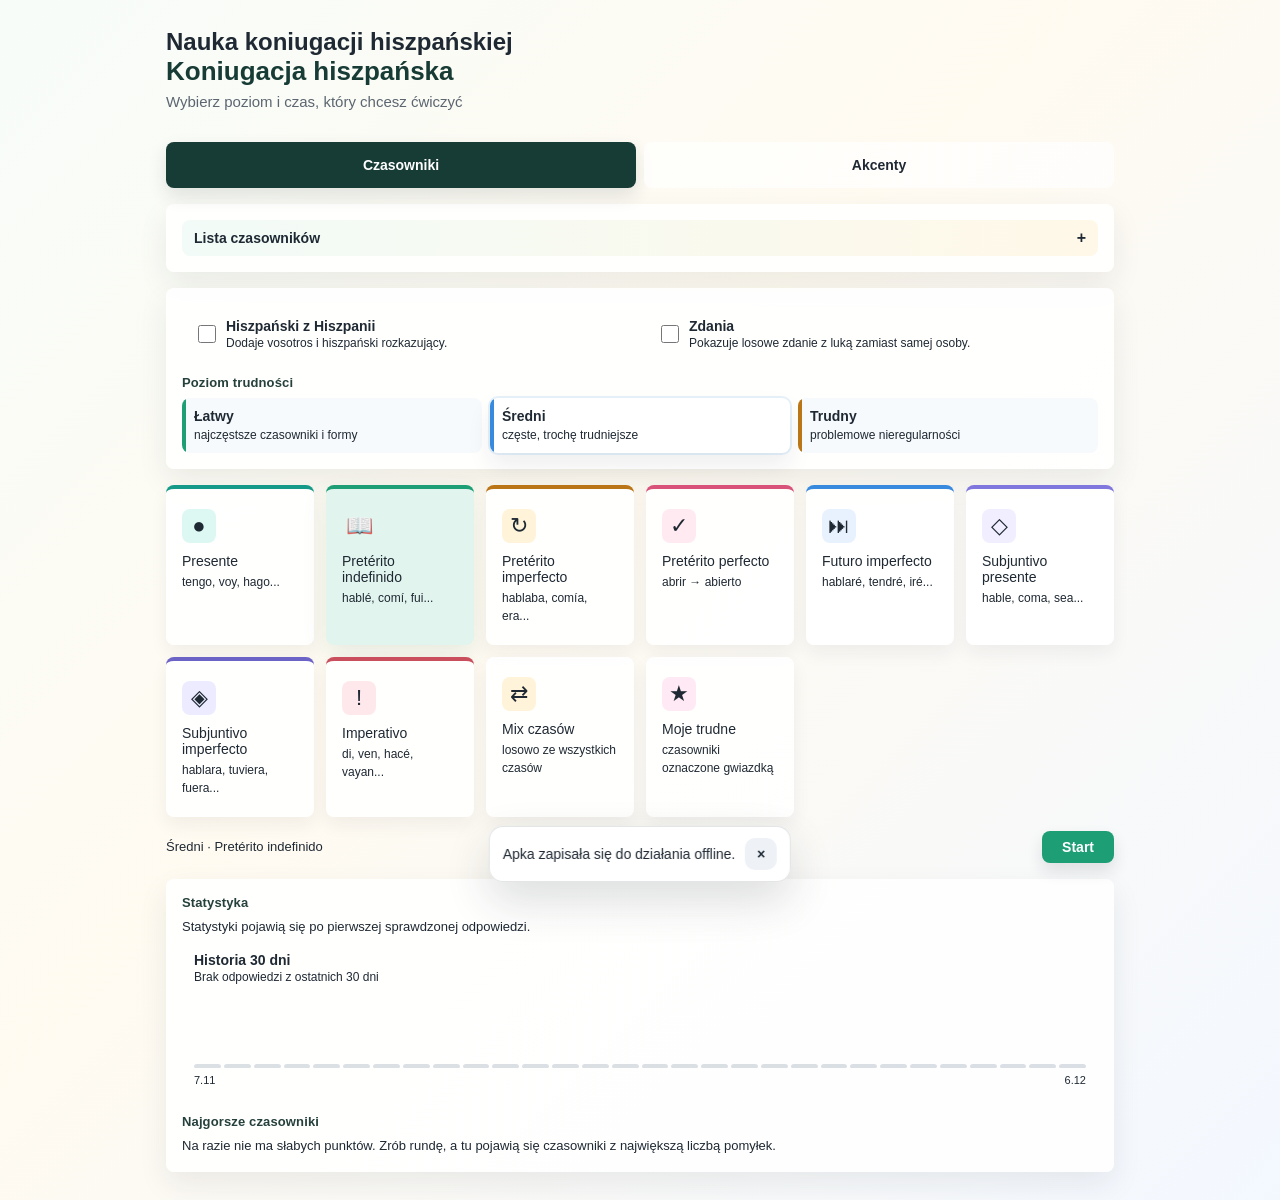
==== commit 9b1d23db: "Add files via upload" ====
--- a/index.html
+++ b/index.html
@@ -38,7 +38,7 @@
         <input type="checkbox" id="spain-mode-toggle" onchange="setSpainMode(this.checked)">
         <span>
           <span class="region-title">Hiszpański z Hiszpanii</span>
-          <span class="region-meta">Dodaje vosotros do odmian (oprócz pretérito perfecto).</span>
+          <span class="region-meta">Dodaje vosotros i hiszpański rozkazujący.</span>
         </span>
       </label>
       <label class="region-toggle">
@@ -56,18 +56,25 @@
   <div class="tense-select-wrap">
     <label class="tense-select-label" for="tense-select">Czas</label>
     <select class="tense-select" id="tense-select" onchange="selectPracticeMode(this.value)">
+      <option value="presente">Presente</option>
       <option value="indefinido">Pretérito indefinido</option>
       <option value="imperfecto">Pretérito imperfecto</option>
       <option value="perfecto">Pretérito perfecto</option>
       <option value="futuro">Futuro imperfecto</option>
       <option value="subjuntivo">Subjuntivo presente</option>
       <option value="subjuntivo_imperfecto">Subjuntivo imperfecto</option>
+      <option value="imperativo">Imperativo</option>
       <option value="mix">Mix czasów</option>
       <option value="favorites">Moje trudne</option>
     </select>
   </div>
 
   <div class="tense-grid">
+    <div class="tense-card" data-mode="presente" onclick="selectPracticeMode('presente')">
+      <div class="tense-icon">●</div>
+      <div class="tense-label">Presente</div>
+      <div class="tense-desc">tengo, voy, hago...</div>
+    </div>
     <div class="tense-card" data-mode="indefinido" onclick="selectPracticeMode('indefinido')">
       <div class="tense-icon">📖</div>
       <div class="tense-label">Pretérito indefinido</div>
@@ -97,6 +104,11 @@
       <div class="tense-icon">◈</div>
       <div class="tense-label">Subjuntivo imperfecto</div>
       <div class="tense-desc">hablara, tuviera, fuera...</div>
+    </div>
+    <div class="tense-card" data-mode="imperativo" onclick="selectPracticeMode('imperativo')">
+      <div class="tense-icon">!</div>
+      <div class="tense-label">Imperativo</div>
+      <div class="tense-desc">di, ven, hacé, vayan...</div>
     </div>
     <div class="tense-card" data-mode="mix" onclick="selectPracticeMode('mix')">
       <div class="tense-icon">⇄</div>
@@ -162,6 +174,6 @@
   <div id="exercise-area"></div>
 </div>
 
-<script src="app.js"></script>
+<script src="app.js?v=2026-06-14-3"></script>
 </body>
 </html>
--- a/styles.css
+++ b/styles.css
@@ -36,13 +36,15 @@
 .ex-sub { font-size: 13px; color: var(--color-text-secondary); }
 
 .progress-bar { height: 4px; background: var(--color-border-tertiary); border-radius: 2px; margin-bottom: 1.5rem; }
-.progress-fill { height: 100%; border-radius: 2px; transition: width 0.3s; }
-.pf-indefinido { background: #1D9E75; }
+.progress-fill { height: 100%; border-radius: 2px; transition: width 0.3s; }
+.pf-presente { background: #159A8A; }
+.pf-indefinido { background: #1D9E75; }
 .pf-futuro { background: #378ADD; }
 .pf-imperfecto { background: #BA7517; }
 .pf-subjuntivo { background: #7F77DD; }
 .pf-subjuntivo_imperfecto { background: #6C63C7; }
 .pf-perfecto { background: #D8527A; }
+.pf-imperativo { background: #C94F5D; }
 
 .counter { font-size: 13px; color: var(--color-text-secondary); margin-bottom: 1rem; }
 .card { background: var(--color-background-primary); border: 0.5px solid var(--color-border-tertiary); border-radius: var(--border-radius-lg); padding: 1.5rem; margin-bottom: 1rem; }
@@ -86,12 +88,14 @@
 .score-card { text-align: center; padding: 2.5rem 1.5rem; }
 .score-num { font-size: 48px; font-weight: 500; }
 .score-label { font-size: 16px; color: var(--color-text-secondary); margin: 0.5rem 0 1.5rem; }
-.score-green { color: #1D9E75; }
-.score-blue { color: #378ADD; }
+.score-green { color: #1D9E75; }
+.score-teal { color: #159A8A; }
+.score-blue { color: #378ADD; }
 .score-amber { color: #BA7517; }
 .score-purple { color: #7F77DD; }
 .score-indigo { color: #6C63C7; }
 .score-pink { color: #D8527A; }
+.score-rose { color: #C94F5D; }
 
 .mode-panel { background: var(--color-background-primary); border: 0.5px solid var(--color-border-tertiary); border-radius: var(--border-radius-lg); padding: 1rem; margin-bottom: 1rem; }
 .panel-title { font-size: 13px; font-weight: 600; color: var(--color-text-primary); margin-bottom: 8px; }
@@ -127,8 +131,17 @@
 .worst-list { display: grid; gap: 8px; }
 .worst-item { display: grid; grid-template-columns: 1fr auto; align-items: center; gap: 10px; background: var(--color-background-secondary); border: 0.5px solid var(--color-border-tertiary); border-radius: var(--border-radius-md); padding: 9px 10px; }
 .worst-name { font-size: 14px; font-weight: 500; color: var(--color-text-primary); }
-.worst-meta { font-size: 12px; color: var(--color-text-secondary); margin-top: 2px; }
+.worst-meta { font-size: 12px; color: var(--color-text-secondary); margin-top: 2px; }
 .muted-note { font-size: 13px; color: var(--color-text-secondary); line-height: 1.45; }
+.progress-history { margin: 0.2rem 0 1rem; padding: 12px; border: 0.5px solid var(--color-border-tertiary); border-radius: var(--border-radius-md); background: var(--color-background-secondary); }
+.history-head { display: flex; justify-content: space-between; gap: 12px; align-items: center; margin-bottom: 10px; }
+.history-title { font-size: 14px; font-weight: 650; color: var(--color-text-primary); }
+.history-meta { margin-top: 2px; font-size: 12px; color: var(--color-text-secondary); }
+.history-chart { height: 74px; display: grid; grid-template-columns: repeat(30, minmax(3px, 1fr)); gap: 3px; align-items: end; }
+.history-bar-wrap { height: 100%; display: flex; align-items: end; }
+.history-bar { width: 100%; min-height: 4px; border-radius: 5px 5px 2px 2px; background: linear-gradient(180deg, #22C55E 0%, #2563EB 100%); }
+.history-bar.empty { background: rgba(127,142,163,0.28); }
+.history-axis { display: flex; justify-content: space-between; margin-top: 6px; font-size: 11px; color: var(--color-text-tertiary); }
 .session-note { font-size: 13px; color: var(--color-text-secondary); margin-top: -0.5rem; margin-bottom: 1rem; }
 .verb-name small { display: block; margin-top: 4px; font-size: 13px; color: var(--color-text-secondary); font-weight: 400; }
 
@@ -204,6 +217,16 @@
 .tense-card:nth-child(6) { border-top: 4px solid #6C63C7; }
 .tense-card:nth-child(7) { border-top: 4px solid #B7791F; }
 .tense-card:nth-child(8) { border-top: 4px solid #C0447A; }
+.tense-card[data-mode="presente"] { border-top-color: #159A8A; }
+.tense-card[data-mode="indefinido"] { border-top-color: #1D9E75; }
+.tense-card[data-mode="imperfecto"] { border-top-color: #BA7517; }
+.tense-card[data-mode="perfecto"] { border-top-color: #D8527A; }
+.tense-card[data-mode="futuro"] { border-top-color: #378ADD; }
+.tense-card[data-mode="subjuntivo"] { border-top-color: #7F77DD; }
+.tense-card[data-mode="subjuntivo_imperfecto"] { border-top-color: #6C63C7; }
+.tense-card[data-mode="imperativo"] { border-top-color: #C94F5D; }
+.tense-card[data-mode="mix"] { border-top-color: #B7791F; }
+.tense-card[data-mode="favorites"] { border-top-color: #C0447A; }
 .tense-icon {
   width: 34px;
   height: 34px;
@@ -221,6 +244,16 @@
 .tense-card:nth-child(6) .tense-icon { background: #ECEBFF; }
 .tense-card:nth-child(7) .tense-icon { background: #FFF3D9; }
 .tense-card:nth-child(8) .tense-icon { background: #FFE9F4; }
+.tense-card[data-mode="presente"] .tense-icon { background: #DDF8F3; }
+.tense-card[data-mode="indefinido"] .tense-icon { background: #E1F5EE; }
+.tense-card[data-mode="imperfecto"] .tense-icon { background: #FFF3D9; }
+.tense-card[data-mode="perfecto"] .tense-icon { background: #FFEAF1; }
+.tense-card[data-mode="futuro"] .tense-icon { background: #E8F2FF; }
+.tense-card[data-mode="subjuntivo"] .tense-icon { background: #F0EEFF; }
+.tense-card[data-mode="subjuntivo_imperfecto"] .tense-icon { background: #ECEBFF; }
+.tense-card[data-mode="imperativo"] .tense-icon { background: #FFE8EC; }
+.tense-card[data-mode="mix"] .tense-icon { background: #FFF3D9; }
+.tense-card[data-mode="favorites"] .tense-icon { background: #FFE9F4; }
 .progress-bar { height: 7px; background: rgba(31,41,51,0.09); }
 .inp { background: #FFFFFF; border-color: rgba(31,41,51,0.16); border-radius: 8px; }
 .btn { border-radius: 8px; font-weight: 600; }
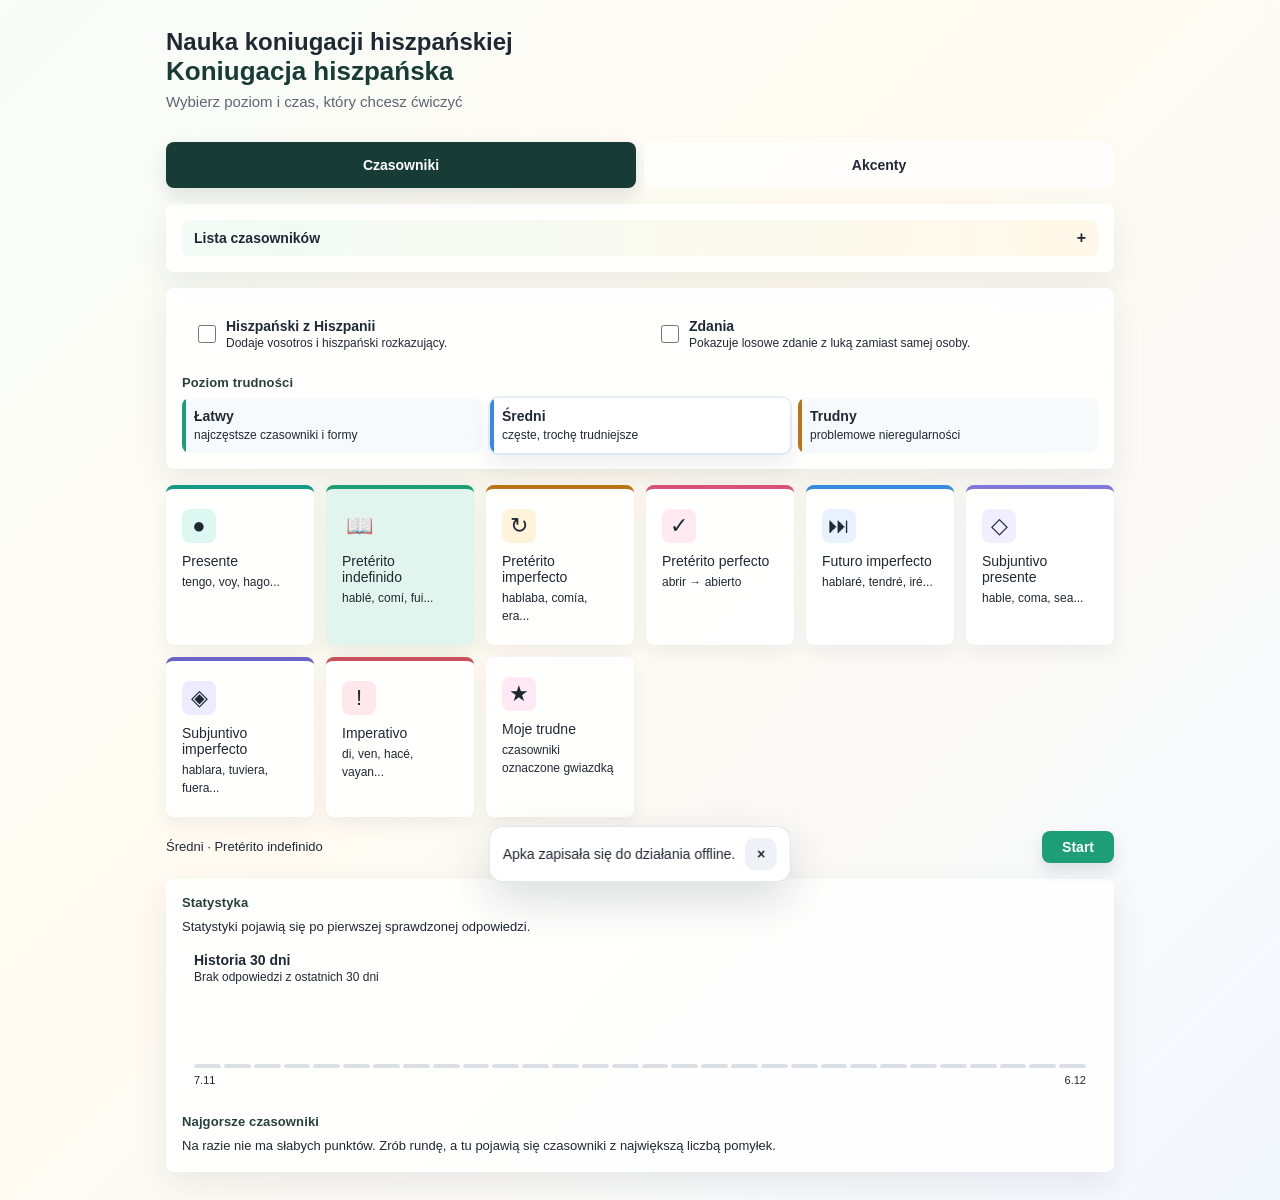
==== commit 08be6d10: "Add files via upload" ====
--- a/index.html
+++ b/index.html
@@ -54,8 +54,8 @@
   </section>
 
   <div class="tense-select-wrap">
-    <label class="tense-select-label" for="tense-select">Czas</label>
-    <select class="tense-select" id="tense-select" onchange="selectPracticeMode(this.value)">
+    <label class="tense-select-label" for="tense-select">Czasy</label>
+    <select class="tense-select" id="tense-select" multiple size="8" onchange="selectTensesFromSelect(this)">
       <option value="presente">Presente</option>
       <option value="indefinido">Pretérito indefinido</option>
       <option value="imperfecto">Pretérito imperfecto</option>
@@ -64,8 +64,6 @@
       <option value="subjuntivo">Subjuntivo presente</option>
       <option value="subjuntivo_imperfecto">Subjuntivo imperfecto</option>
       <option value="imperativo">Imperativo</option>
-      <option value="mix">Mix czasów</option>
-      <option value="favorites">Moje trudne</option>
     </select>
   </div>
 
@@ -109,11 +107,6 @@
       <div class="tense-icon">!</div>
       <div class="tense-label">Imperativo</div>
       <div class="tense-desc">di, ven, hacé, vayan...</div>
-    </div>
-    <div class="tense-card" data-mode="mix" onclick="selectPracticeMode('mix')">
-      <div class="tense-icon">⇄</div>
-      <div class="tense-label">Mix czasów</div>
-      <div class="tense-desc">losowo ze wszystkich czasów</div>
     </div>
     <div class="tense-card" data-mode="favorites" onclick="selectPracticeMode('favorites')">
       <div class="tense-icon">★</div>
@@ -174,6 +167,6 @@
   <div id="exercise-area"></div>
 </div>
 
-<script src="app.js?v=2026-06-14-3"></script>
+<script src="app.js?v=2026-06-14-4"></script>
 </body>
 </html>
